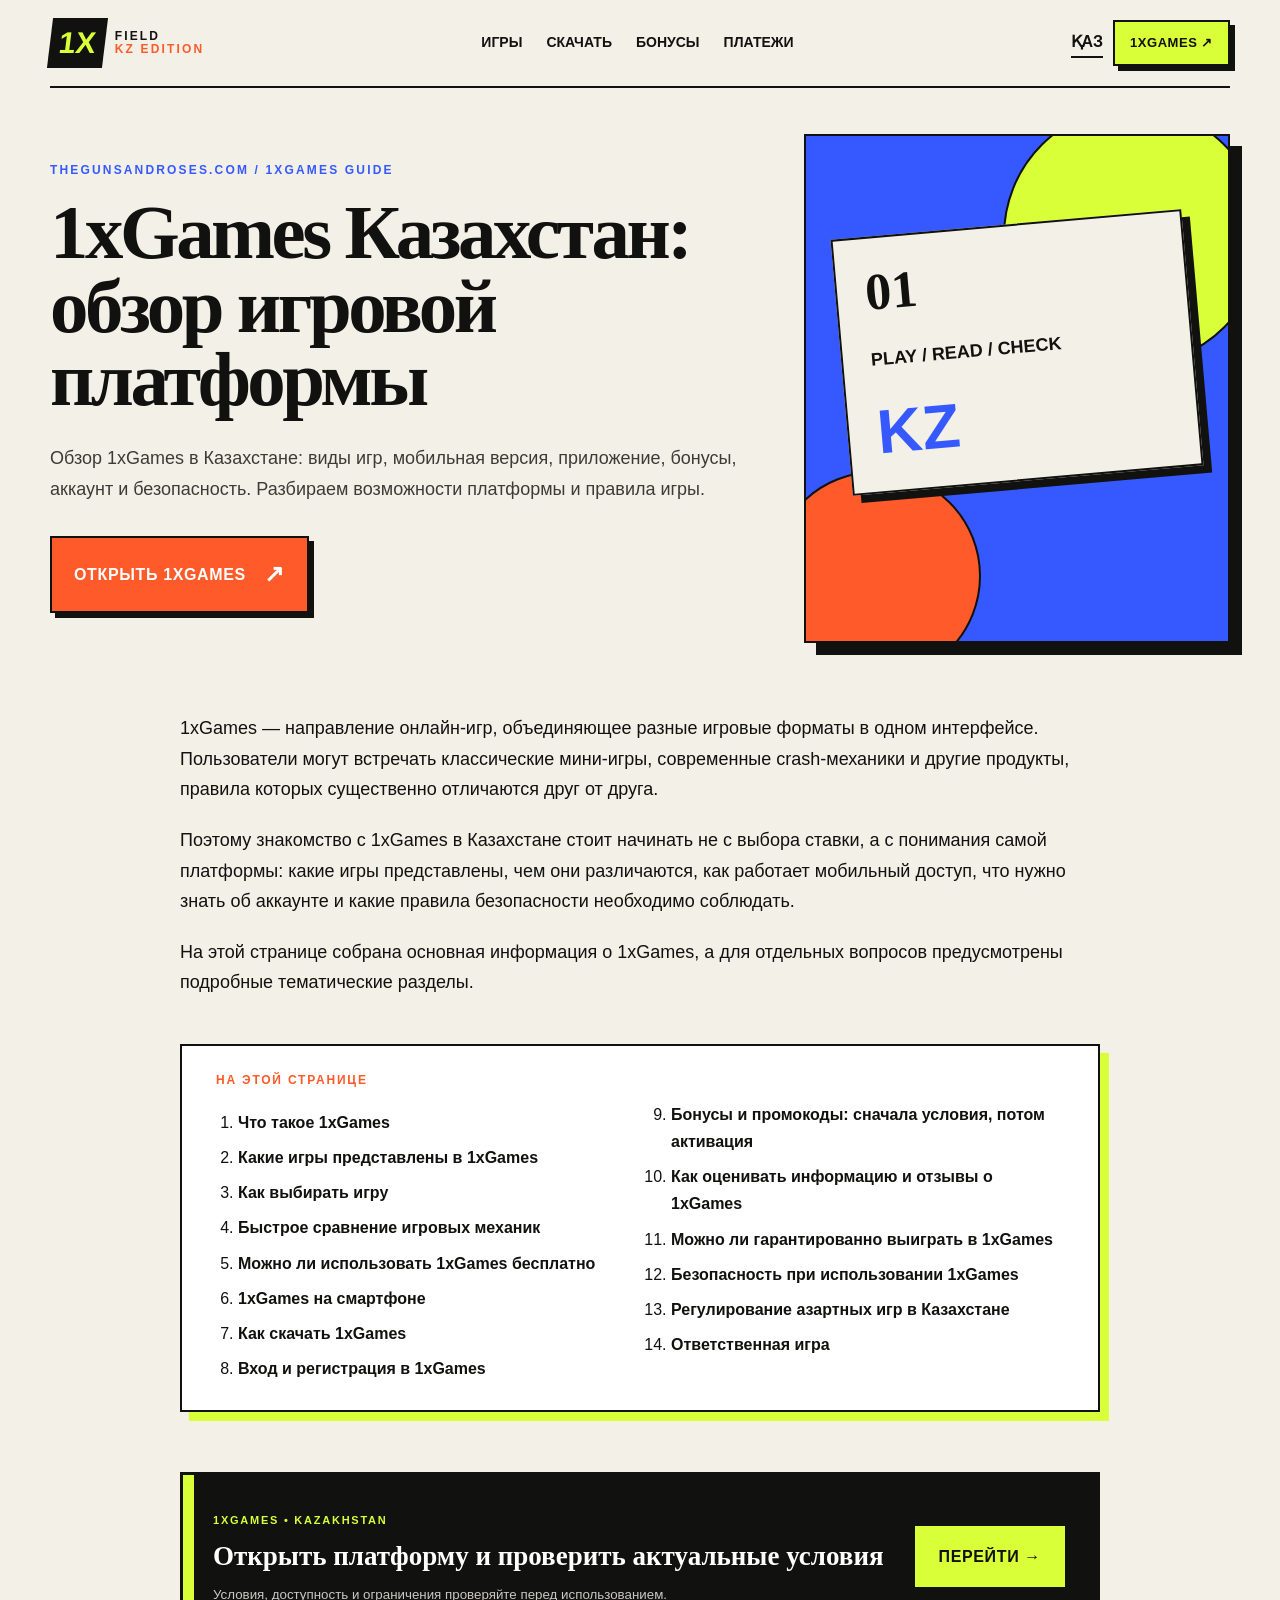
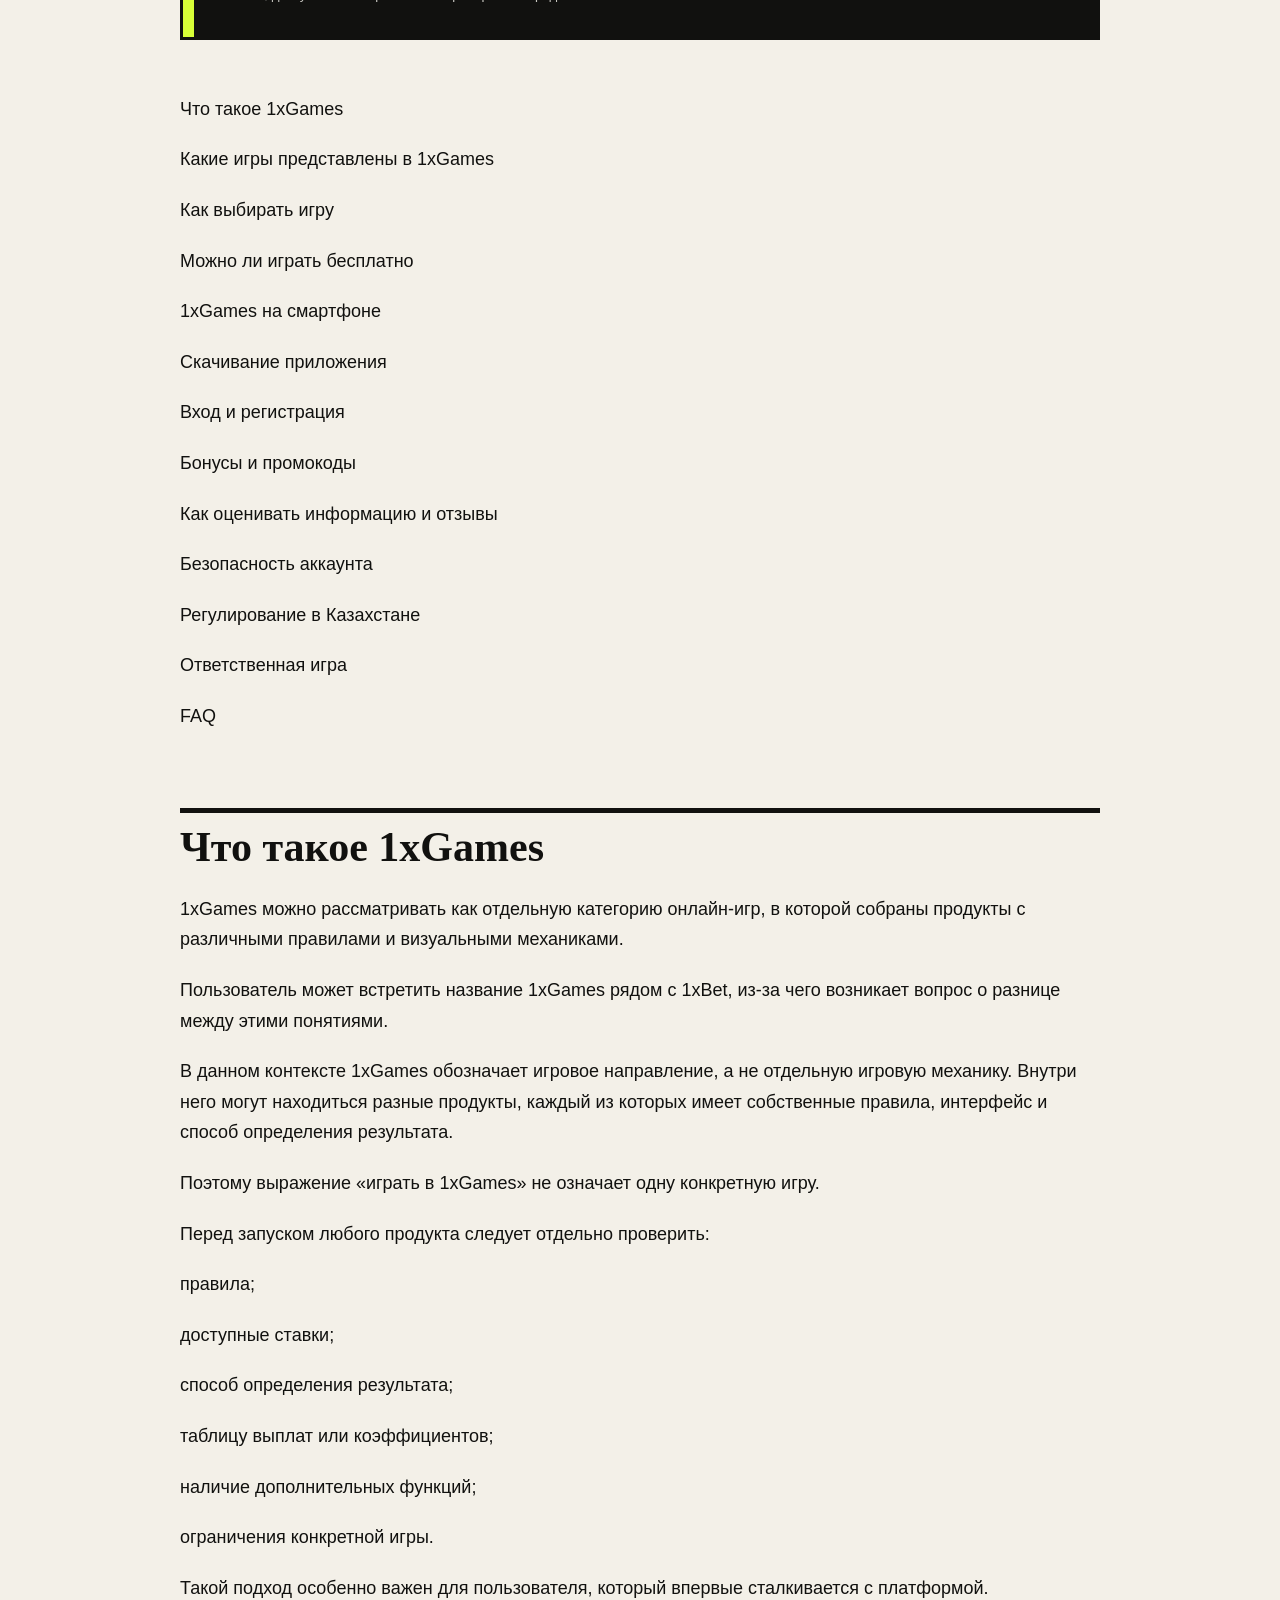
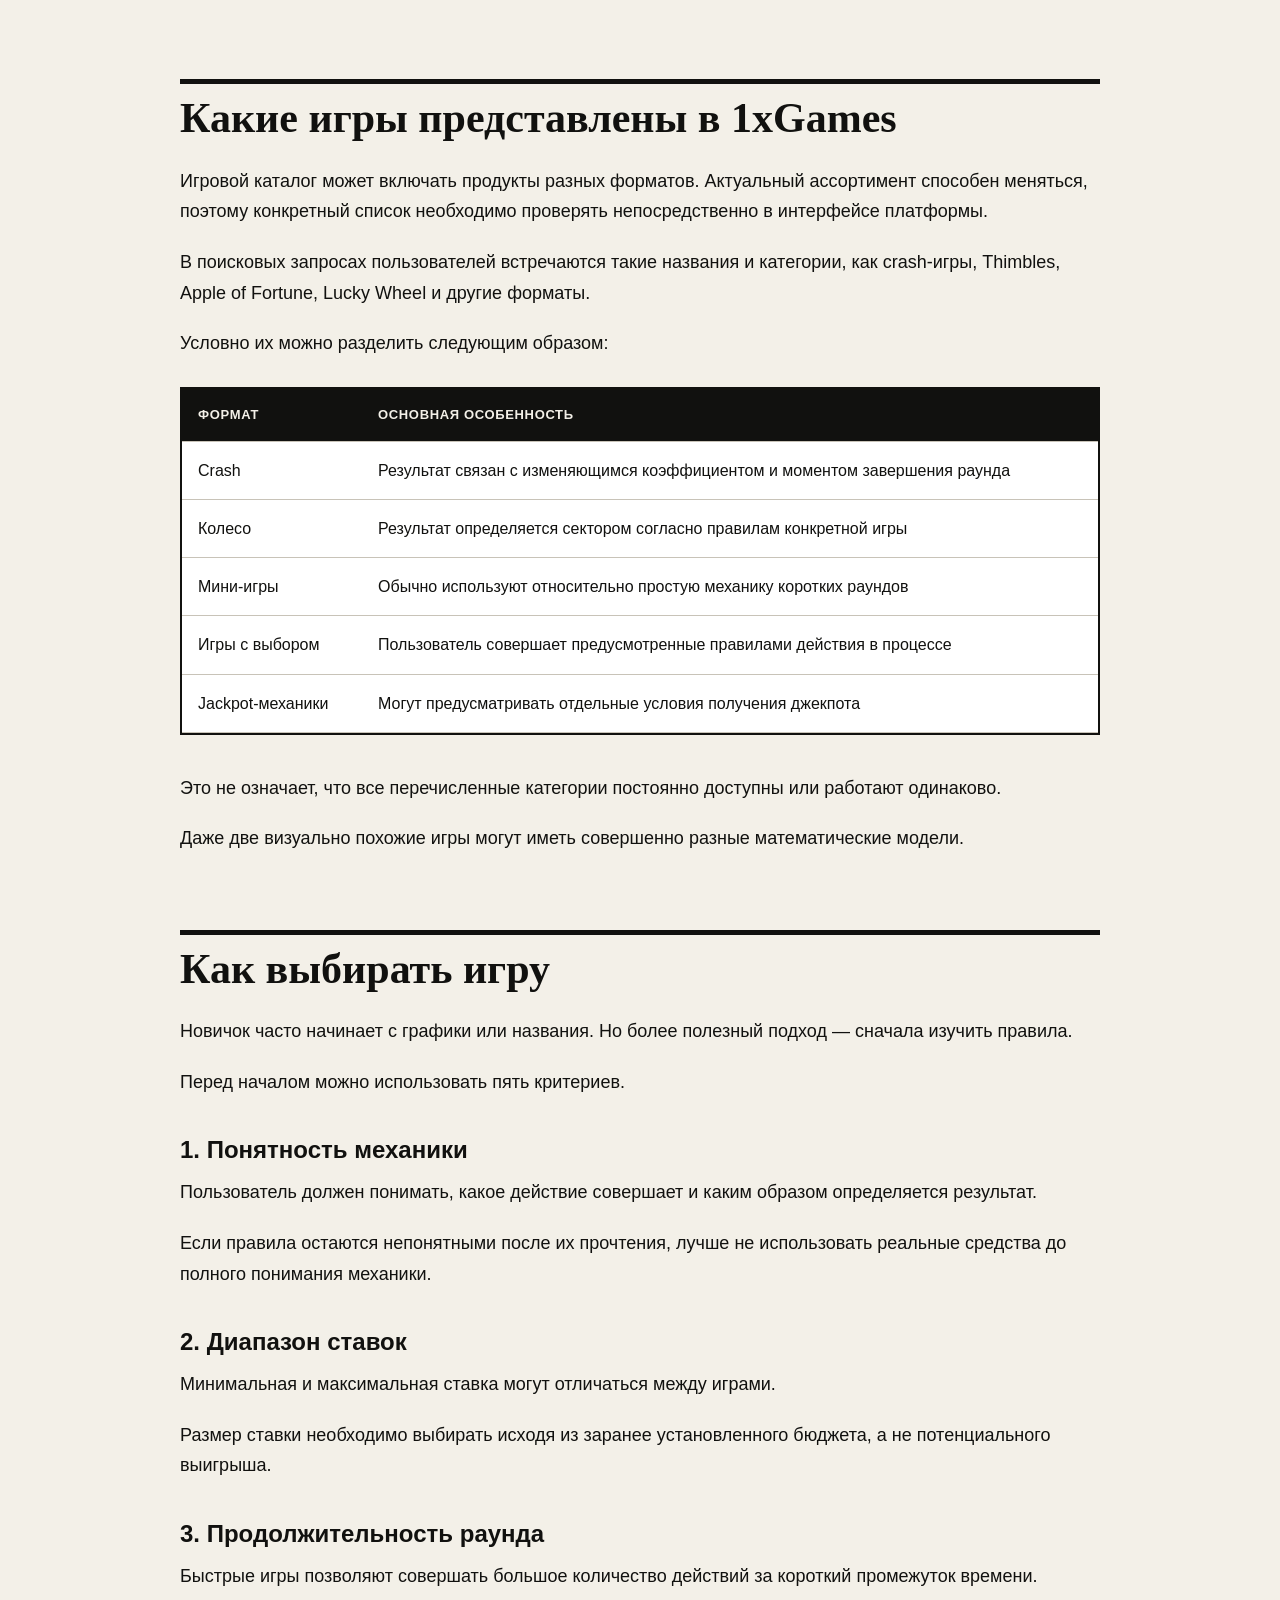
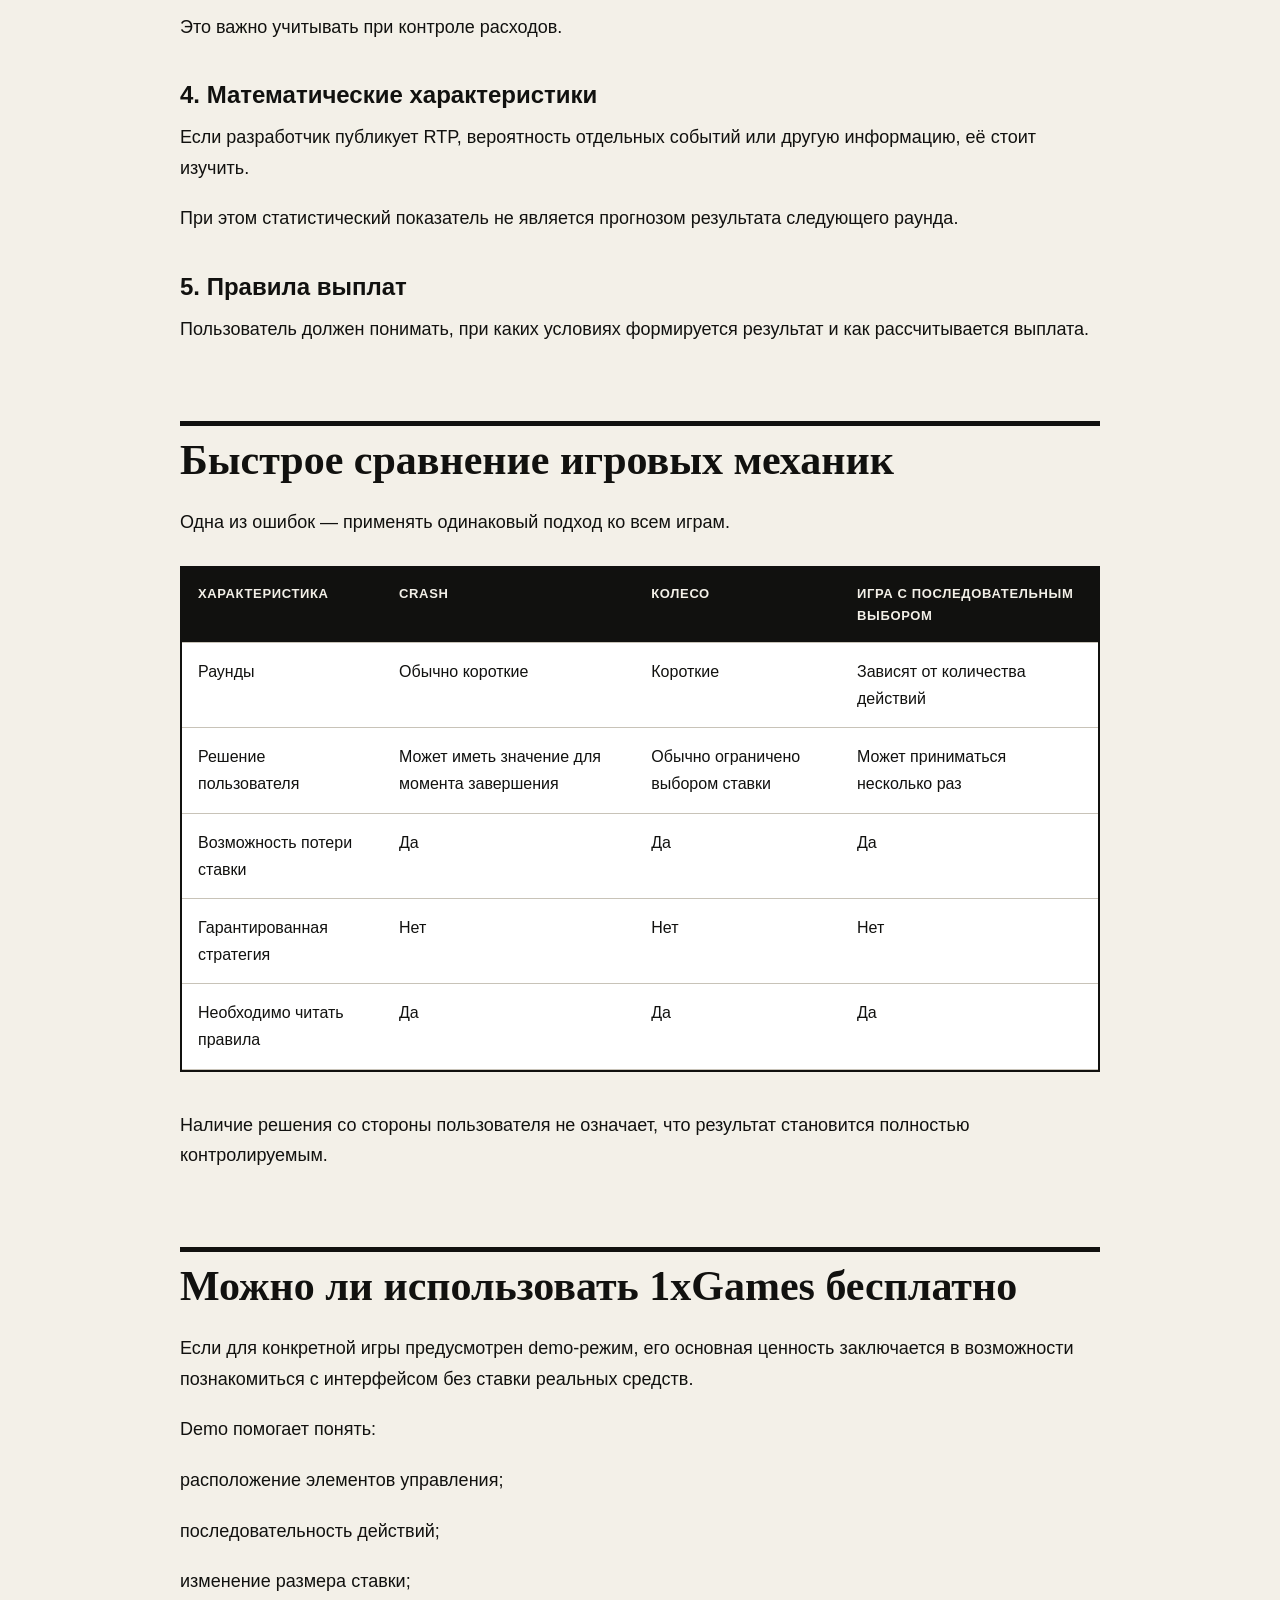
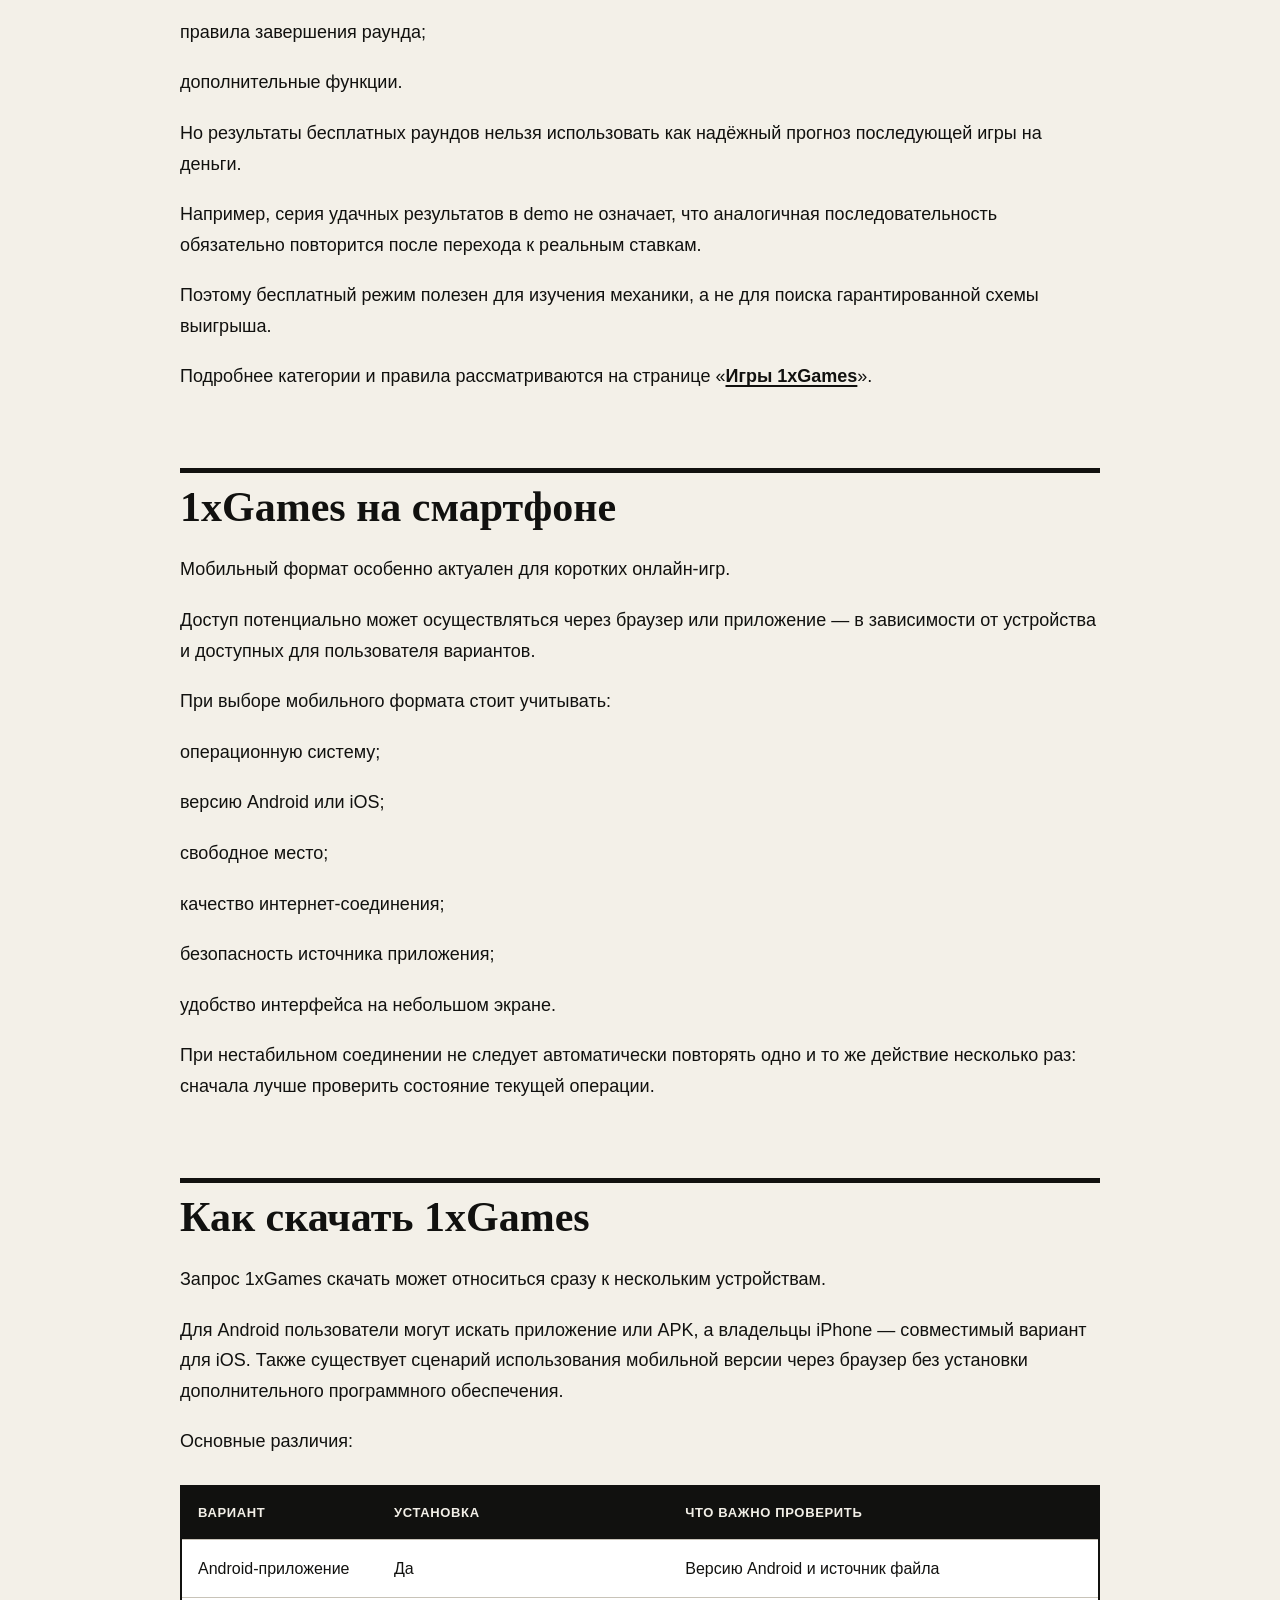
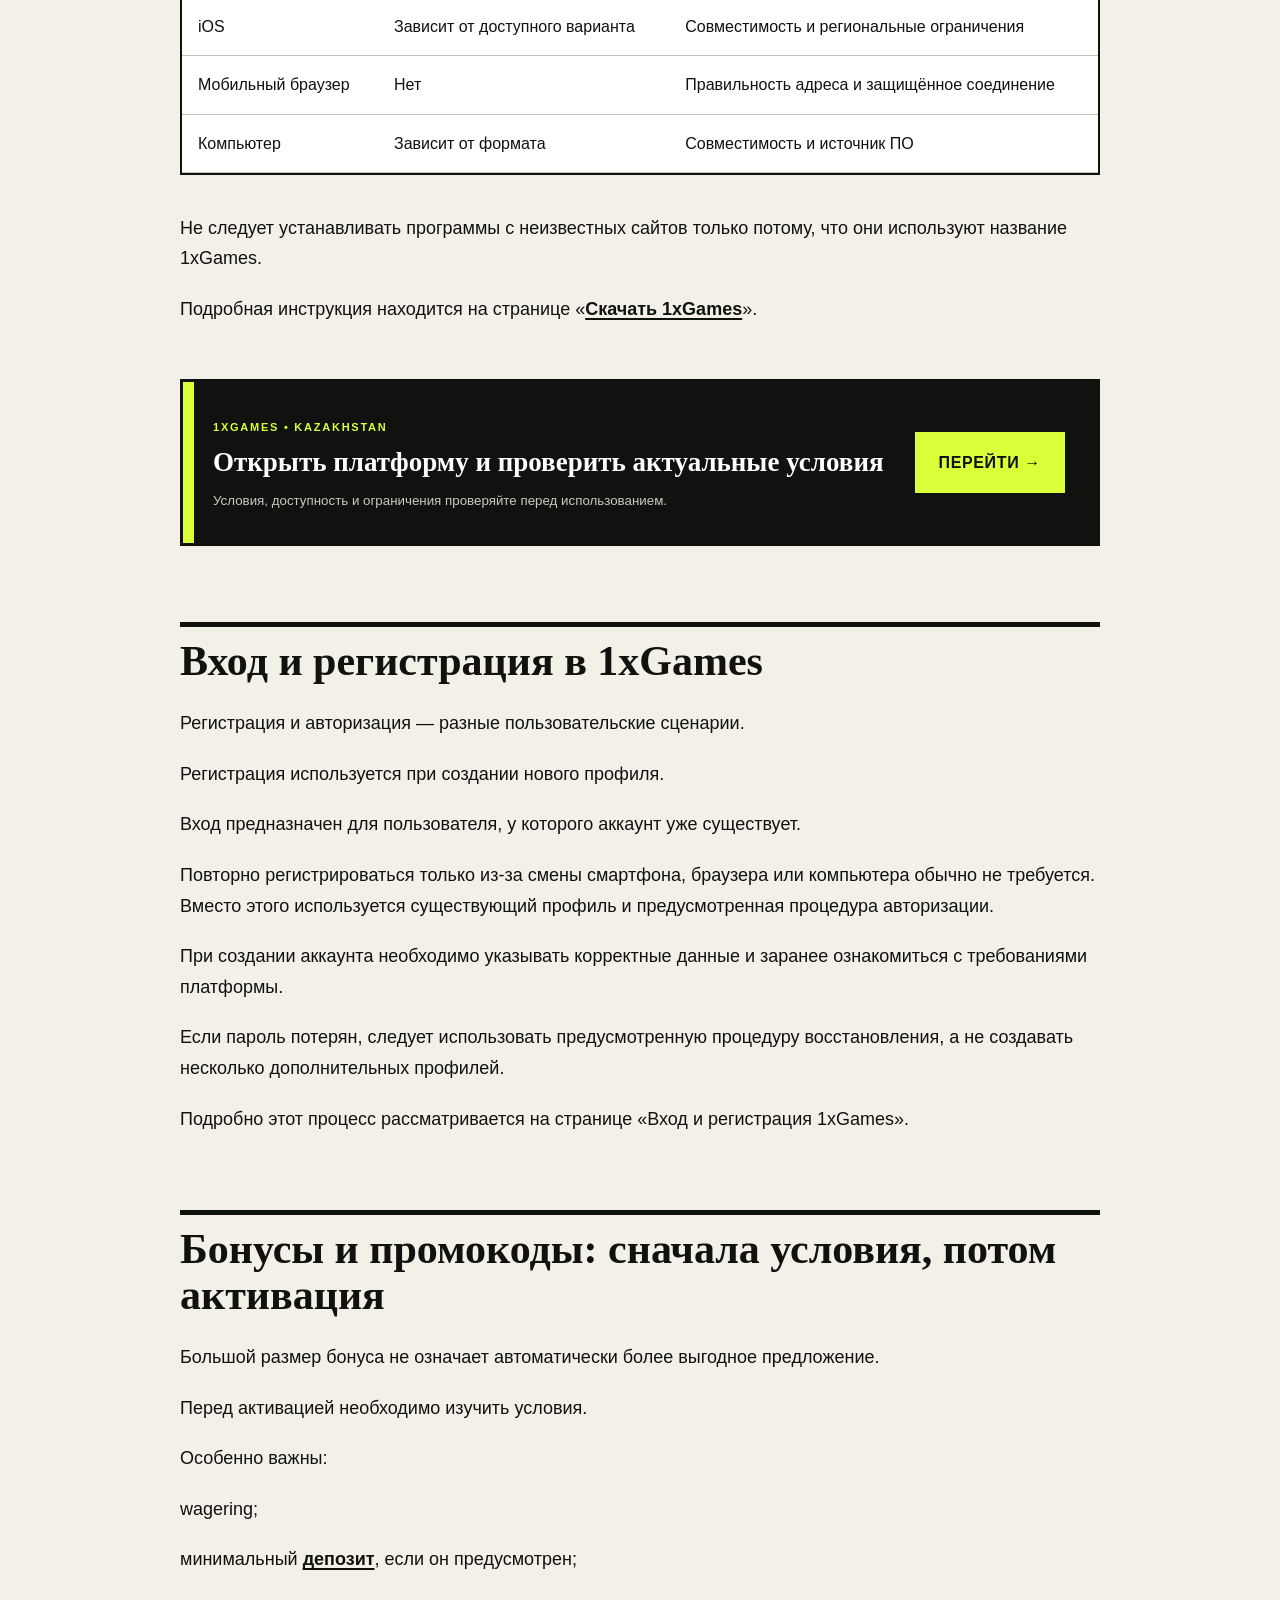
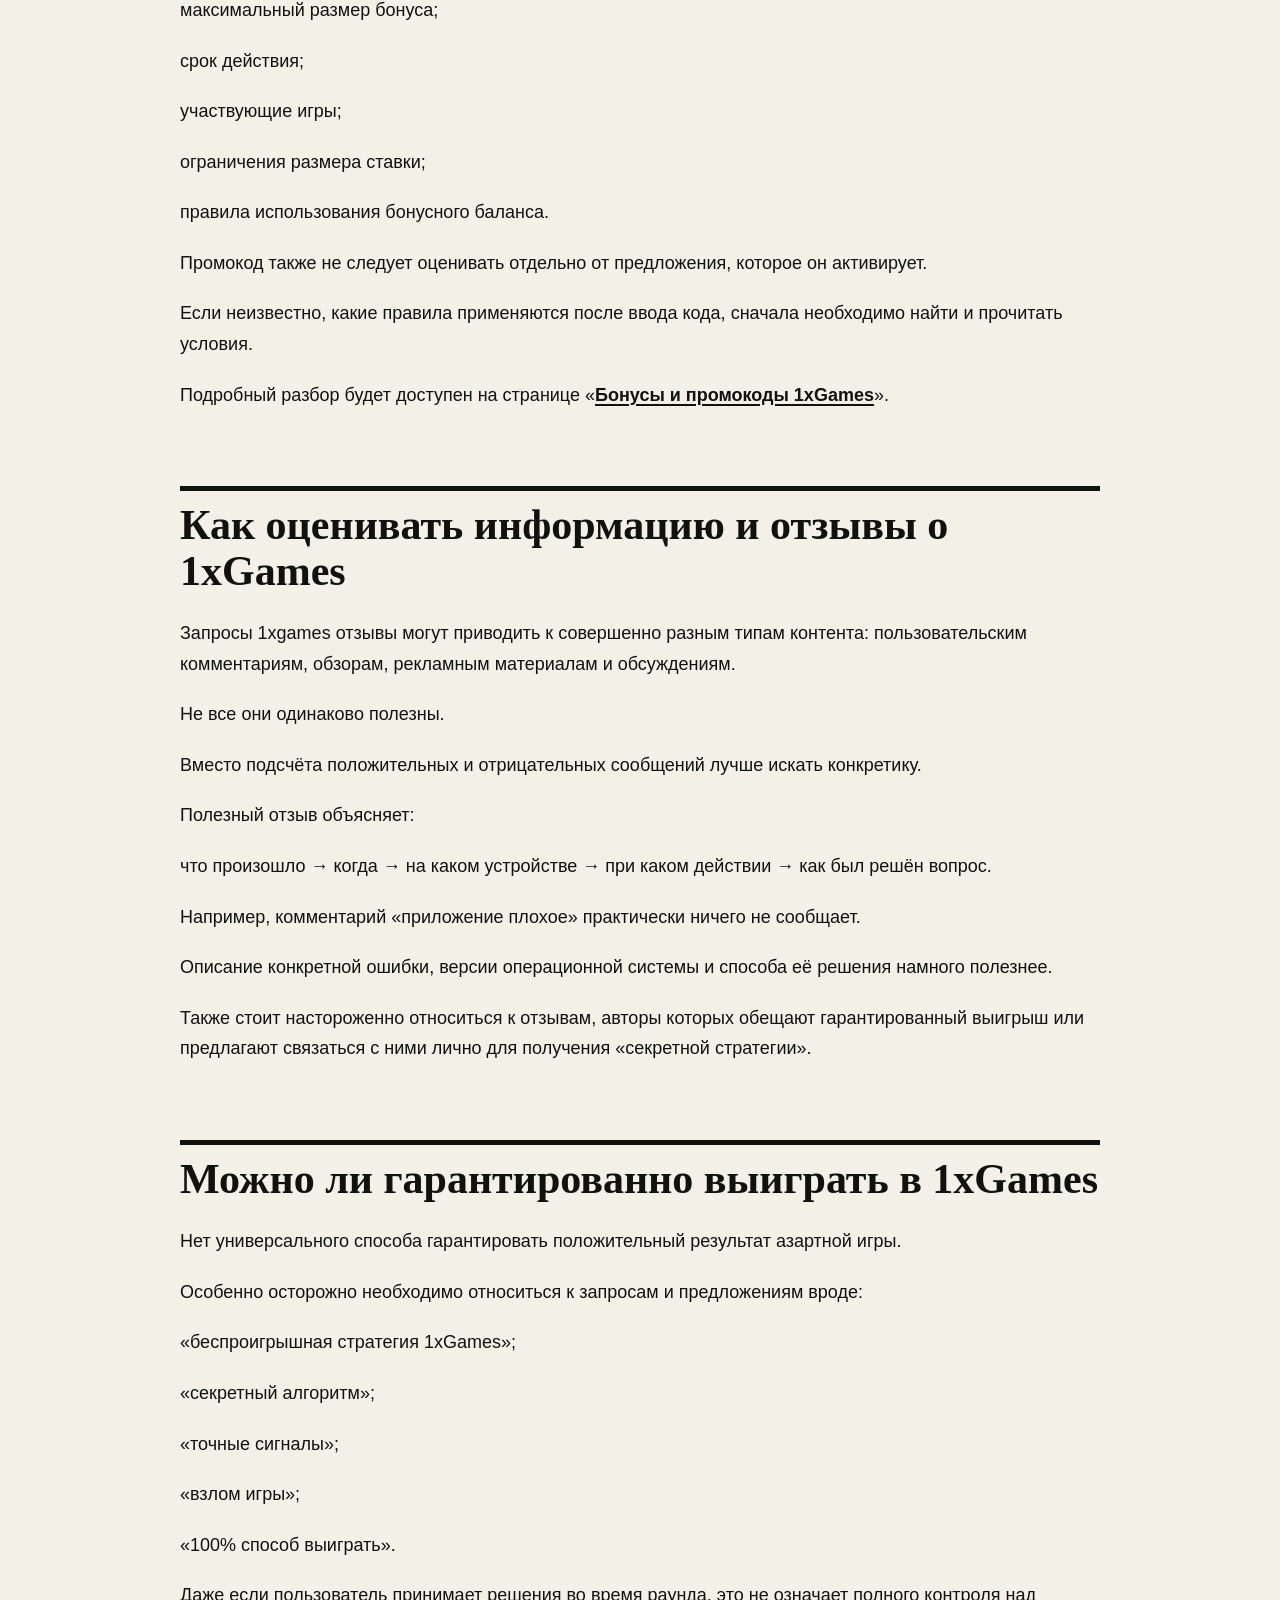
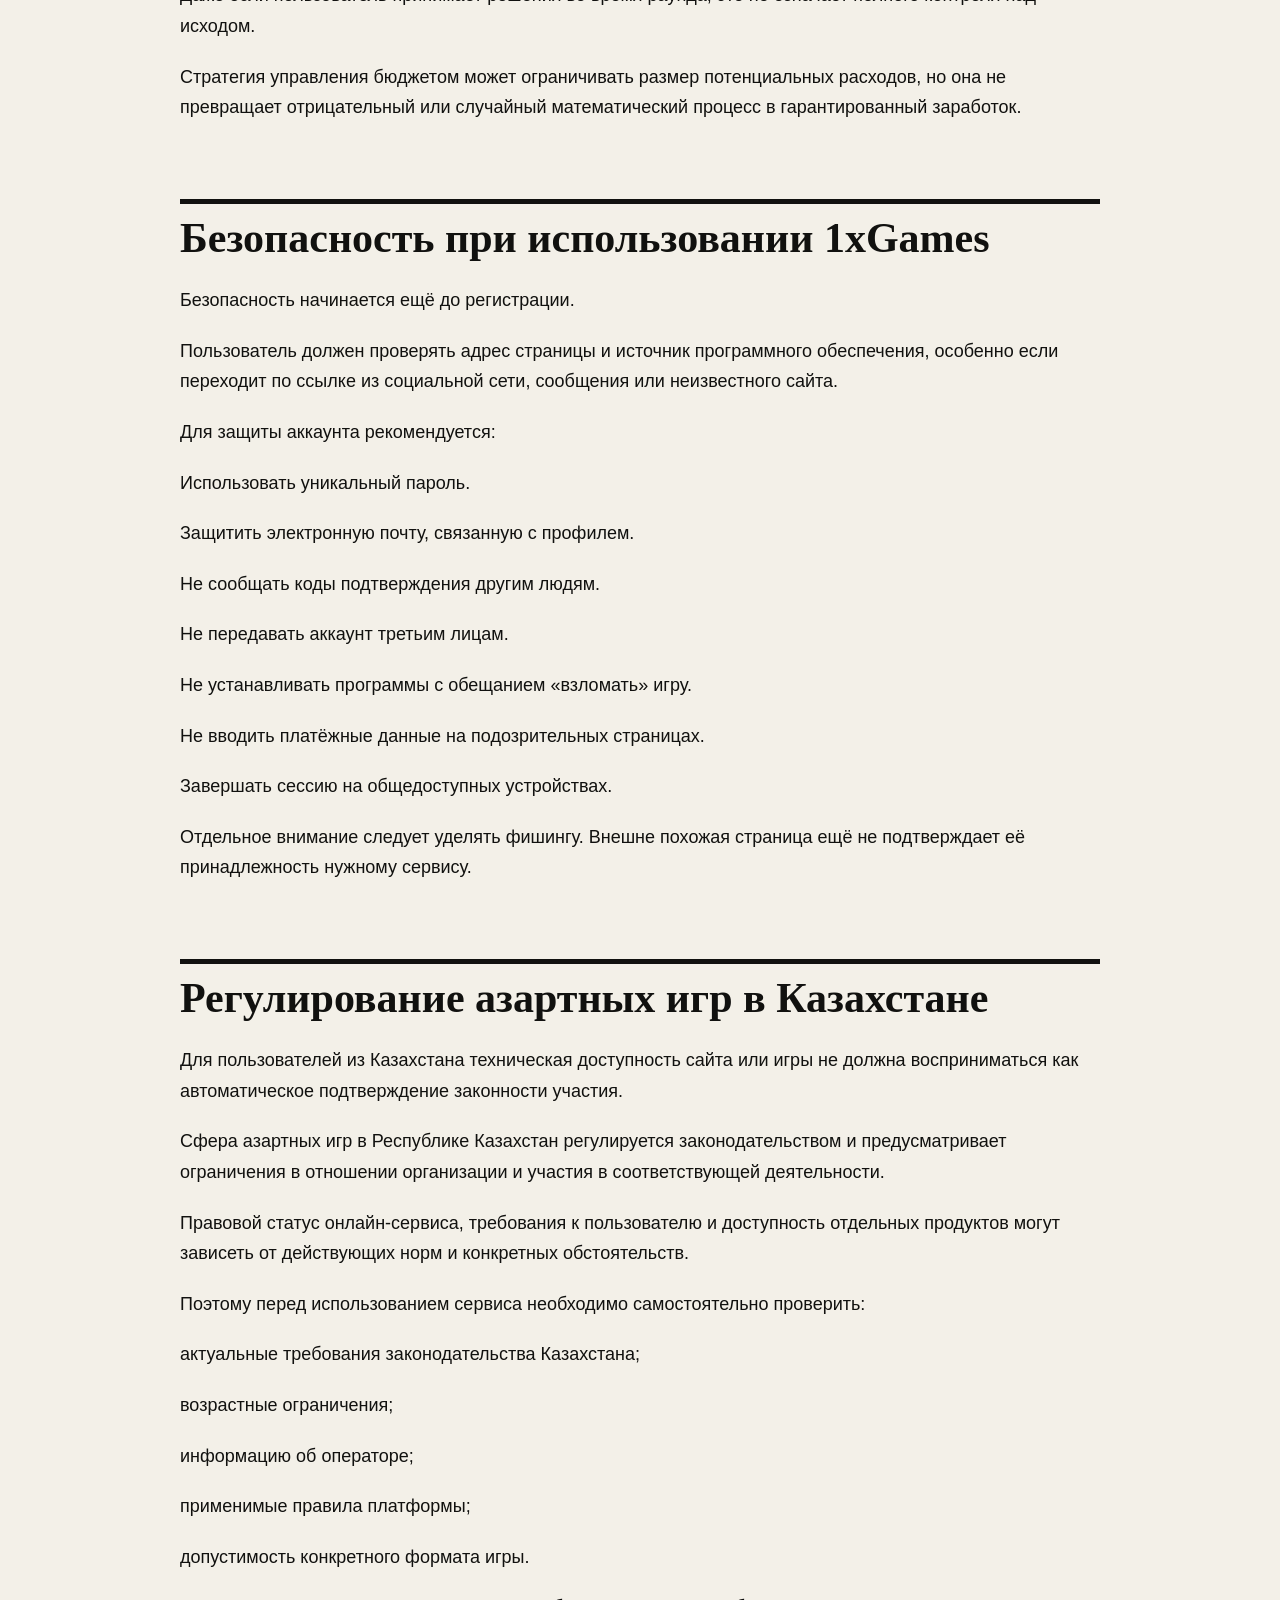
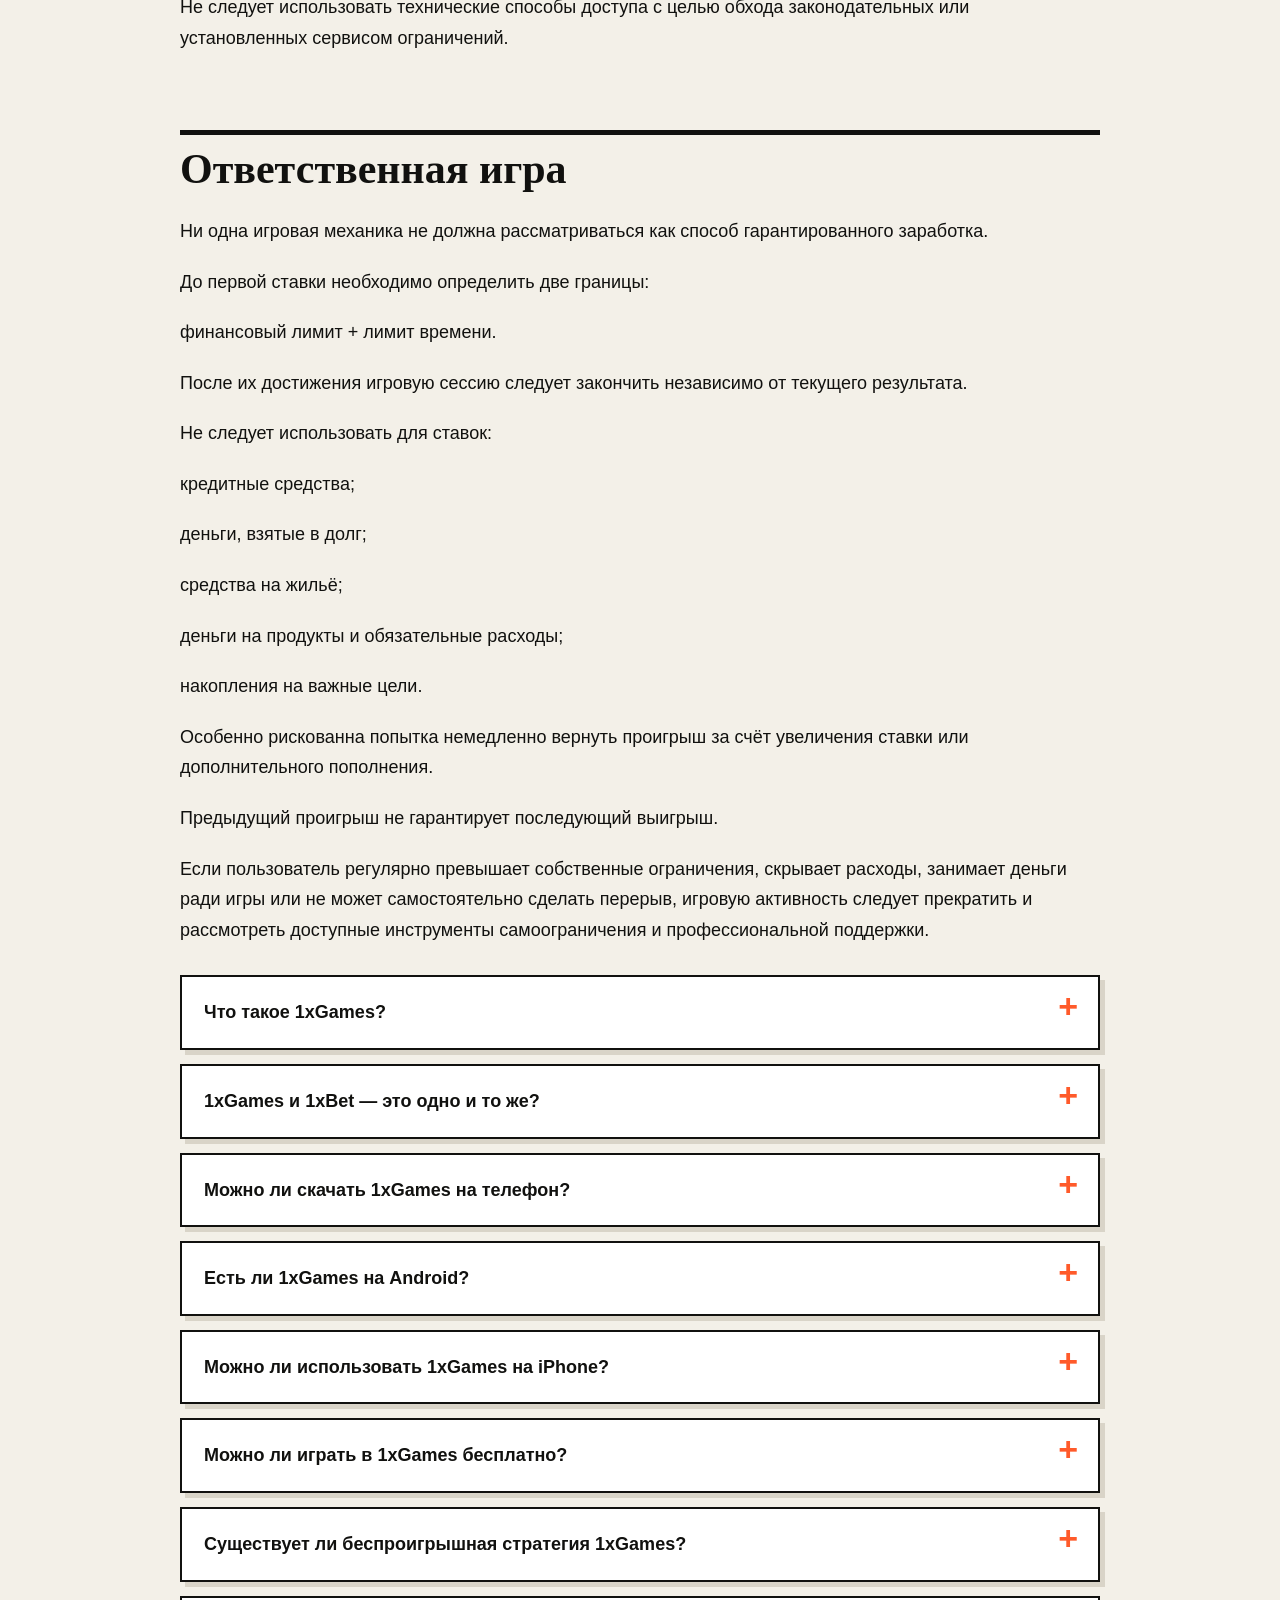
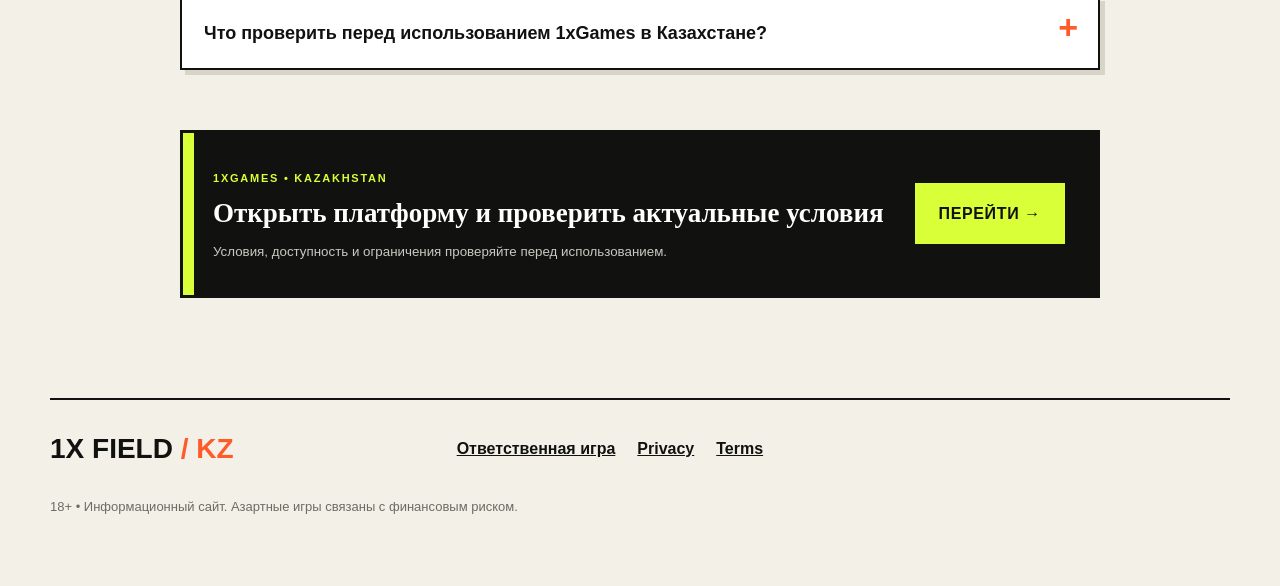
==== index.html @ cf9b111a "first commit" ====
<!doctype html><html lang="ru"><head><meta charset="utf-8"><meta name="viewport" content="width=device-width,initial-scale=1"><title>1xGames Казахстан — игры, приложение и обзор платформы</title><meta name="description" content="Обзор 1xGames в Казахстане: виды игр, мобильная версия, приложение, бонусы, аккаунт и безопасность. Разбираем возможности платформы и правила игры."><link rel="canonical" href="https://thegunsandroses.com/"><meta name="robots" content="index,follow"><meta name="google-site-verification" content="P_tBZTkmZBPvhhTVpAWwyuTfqRqusBLi5eSHK2BmX5U" /><meta property="og:title" content="1xGames Казахстан — игры, приложение и обзор платформы"><meta property="og:description" content="Обзор 1xGames в Казахстане: виды игр, мобильная версия, приложение, бонусы, аккаунт и безопасность. Разбираем возможности платформы и правила игры."><meta property="og:url" content="https://thegunsandroses.com/"><meta property="og:type" content="article"><link rel="icon" href="/favicon.svg" type="image/svg+xml"><link rel="stylesheet" href="/assets/css/site.css"></head><body>
<header class="mast"><a class="brand" href="/"><span class="brand-mark">1X</span><span class="brand-copy">FIELD<br><b>KZ EDITION</b></span></a><nav class="desk-nav"><a href="/games/">Игры</a><a href="/download/">Скачать</a><a href="/bonuses/">Бонусы</a><a href="/payments/">Платежи</a></nav><div class="head-actions"><a class="lang" href="/kz/">ҚАЗ</a><a class="head-cta" href="/go/">1XGAMES ↗</a></div></header>
<main><section class="hero"><div class="hero-copy"><div class="eyebrow">THEGUNSANDROSES.COM / 1XGAMES GUIDE</div><h1>1xGames Казахстан: обзор игровой платформы</h1><p>Обзор 1xGames в Казахстане: виды игр, мобильная версия, приложение, бонусы, аккаунт и безопасность. Разбираем возможности платформы и правила игры.</p><a class="hero-btn" href="/go/">ОТКРЫТЬ 1XGAMES <span>↗</span></a></div><div class="hero-art" aria-hidden="true"><div class="orb orb-a"></div><div class="orb orb-b"></div><div class="grid-card"><span>01</span><b>PLAY / READ / CHECK</b><em>KZ</em></div></div></section>
<article class="content-shell"><p>1xGames — направление онлайн-игр, объединяющее разные игровые форматы в одном интерфейсе. Пользователи могут встречать классические мини-игры, современные crash-механики и другие продукты, правила которых существенно отличаются друг от друга.</p><p>Поэтому знакомство с 1xGames в Казахстане стоит начинать не с выбора ставки, а с понимания самой платформы: какие игры представлены, чем они различаются, как работает мобильный доступ, что нужно знать об аккаунте и какие правила безопасности необходимо соблюдать.</p><p>На этой странице собрана основная информация о 1xGames, а для отдельных вопросов предусмотрены подробные тематические разделы.</p><nav class="toc"><div class="toc-kicker">НА ЭТОЙ СТРАНИЦЕ</div><ol><li><a href="#что-такое-1xgames">Что такое 1xGames</a></li><li><a href="#какие-игры-представлены-в-1xgames">Какие игры представлены в 1xGames</a></li><li><a href="#как-выбирать-игру">Как выбирать игру</a></li><li><a href="#быстрое-сравнение-игровых-механик">Быстрое сравнение игровых механик</a></li><li><a href="#можно-ли-использовать-1xgames-бесплатно">Можно ли использовать 1xGames бесплатно</a></li><li><a href="#1xgames-на-смартфоне">1xGames на смартфоне</a></li><li><a href="#как-скачать-1xgames">Как скачать 1xGames</a></li><li><a href="#вход-и-регистрация-в-1xgames">Вход и регистрация в 1xGames</a></li><li><a href="#бонусы-и-промокоды-сначала-условия-потом-активация">Бонусы и промокоды: сначала условия, потом активация</a></li><li><a href="#как-оценивать-информацию-и-отзывы-о-1xgames">Как оценивать информацию и отзывы о 1xGames</a></li><li><a href="#можно-ли-гарантированно-выиграть-в-1xgames">Можно ли гарантированно выиграть в 1xGames</a></li><li><a href="#безопасность-при-использовании-1xgames">Безопасность при использовании 1xGames</a></li><li><a href="#регулирование-азартных-игр-в-казахстане">Регулирование азартных игр в Казахстане</a></li><li><a href="#ответственная-игра">Ответственная игра</a></li></ol></nav><aside class="ref-panel"><div><span class="ref-label">1XGAMES • KAZAKHSTAN</span><strong>Открыть платформу и проверить актуальные условия</strong><small>Условия, доступность и ограничения проверяйте перед использованием.</small></div><a class="action-btn" href="/go/">ПЕРЕЙТИ →</a></aside><p>Что такое 1xGames</p><p>Какие игры представлены в 1xGames</p><p>Как выбирать игру</p><p>Можно ли играть бесплатно</p><p>1xGames на смартфоне</p><p>Скачивание приложения</p><p>Вход и регистрация</p><p>Бонусы и промокоды</p><p>Как оценивать информацию и отзывы</p><p>Безопасность аккаунта</p><p>Регулирование в Казахстане</p><p>Ответственная игра</p><p>FAQ</p><h2 id="что-такое-1xgames">Что такое 1xGames</h2><p>1xGames можно рассматривать как отдельную категорию онлайн-игр, в которой собраны продукты с различными правилами и визуальными механиками.</p><p>Пользователь может встретить название 1xGames рядом с 1xBet, из-за чего возникает вопрос о разнице между этими понятиями.</p><p>В данном контексте 1xGames обозначает игровое направление, а не отдельную игровую механику. Внутри него могут находиться разные продукты, каждый из которых имеет собственные правила, интерфейс и способ определения результата.</p><p>Поэтому выражение «играть в 1xGames» не означает одну конкретную игру.</p><p>Перед запуском любого продукта следует отдельно проверить:</p><p>правила;</p><p>доступные ставки;</p><p>способ определения результата;</p><p>таблицу выплат или коэффициентов;</p><p>наличие дополнительных функций;</p><p>ограничения конкретной игры.</p><p>Такой подход особенно важен для пользователя, который впервые сталкивается с платформой.</p><h2 id="какие-игры-представлены-в-1xgames">Какие игры представлены в 1xGames</h2><p>Игровой каталог может включать продукты разных форматов. Актуальный ассортимент способен меняться, поэтому конкретный список необходимо проверять непосредственно в интерфейсе платформы.</p><p>В поисковых запросах пользователей встречаются такие названия и категории, как crash-игры, Thimbles, Apple of Fortune, Lucky Wheel и другие форматы.</p><p>Условно их можно разделить следующим образом:</p><div class="table-wrap"><table><tr><th>Формат</th><th>Основная особенность</th></tr><tr><td>Crash</td><td>Результат связан с изменяющимся коэффициентом и моментом завершения раунда</td></tr><tr><td>Колесо</td><td>Результат определяется сектором согласно правилам конкретной игры</td></tr><tr><td>Мини-игры</td><td>Обычно используют относительно простую механику коротких раундов</td></tr><tr><td>Игры с выбором</td><td>Пользователь совершает предусмотренные правилами действия в процессе</td></tr><tr><td>Jackpot-механики</td><td>Могут предусматривать отдельные условия получения джекпота</td></tr></table></div><p>Это не означает, что все перечисленные категории постоянно доступны или работают одинаково.</p><p>Даже две визуально похожие игры могут иметь совершенно разные математические модели.</p><h2 id="как-выбирать-игру">Как выбирать игру</h2><p>Новичок часто начинает с графики или названия. Но более полезный подход — сначала изучить правила.</p><p>Перед началом можно использовать пять критериев.</p><h3>1. Понятность механики</h3><p>Пользователь должен понимать, какое действие совершает и каким образом определяется результат.</p><p>Если правила остаются непонятными после их прочтения, лучше не использовать реальные средства до полного понимания механики.</p><h3>2. Диапазон ставок</h3><p>Минимальная и максимальная ставка могут отличаться между играми.</p><p>Размер ставки необходимо выбирать исходя из заранее установленного бюджета, а не потенциального выигрыша.</p><h3>3. Продолжительность раунда</h3><p>Быстрые игры позволяют совершать большое количество действий за короткий промежуток времени.</p><p>Это важно учитывать при контроле расходов.</p><h3>4. Математические характеристики</h3><p>Если разработчик публикует RTP, вероятность отдельных событий или другую информацию, её стоит изучить.</p><p>При этом статистический показатель не является прогнозом результата следующего раунда.</p><h3>5. Правила выплат</h3><p>Пользователь должен понимать, при каких условиях формируется результат и как рассчитывается выплата.</p><h2 id="быстрое-сравнение-игровых-механик">Быстрое сравнение игровых механик</h2><p>Одна из ошибок — применять одинаковый подход ко всем играм.</p><div class="table-wrap"><table><tr><th>Характеристика</th><th>Crash</th><th>Колесо</th><th>Игра с последовательным выбором</th></tr><tr><td>Раунды</td><td>Обычно короткие</td><td>Короткие</td><td>Зависят от количества действий</td></tr><tr><td>Решение пользователя</td><td>Может иметь значение для момента завершения</td><td>Обычно ограничено выбором ставки</td><td>Может приниматься несколько раз</td></tr><tr><td>Возможность потери ставки</td><td>Да</td><td>Да</td><td>Да</td></tr><tr><td>Гарантированная стратегия</td><td>Нет</td><td>Нет</td><td>Нет</td></tr><tr><td>Необходимо читать правила</td><td>Да</td><td>Да</td><td>Да</td></tr></table></div><p>Наличие решения со стороны пользователя не означает, что результат становится полностью контролируемым.</p><h2 id="можно-ли-использовать-1xgames-бесплатно">Можно ли использовать 1xGames бесплатно</h2><p>Если для конкретной игры предусмотрен demo-режим, его основная ценность заключается в возможности познакомиться с интерфейсом без ставки реальных средств.</p><p>Demo помогает понять:</p><p>расположение элементов управления;</p><p>последовательность действий;</p><p>изменение размера ставки;</p><p>правила завершения раунда;</p><p>дополнительные функции.</p><p>Но результаты бесплатных раундов нельзя использовать как надёжный прогноз последующей игры на деньги.</p><p>Например, серия удачных результатов в demo не означает, что аналогичная последовательность обязательно повторится после перехода к реальным ставкам.</p><p>Поэтому бесплатный режим полезен для изучения механики, а не для поиска гарантированной схемы выигрыша.</p><p>Подробнее категории и правила рассматриваются на странице «<a class="text-link" href="/games/">Игры 1xGames</a>».</p><h2 id="1xgames-на-смартфоне">1xGames на смартфоне</h2><p>Мобильный формат особенно актуален для коротких онлайн-игр.</p><p>Доступ потенциально может осуществляться через браузер или приложение — в зависимости от устройства и доступных для пользователя вариантов.</p><p>При выборе мобильного формата стоит учитывать:</p><p>операционную систему;</p><p>версию Android или iOS;</p><p>свободное место;</p><p>качество интернет-соединения;</p><p>безопасность источника приложения;</p><p>удобство интерфейса на небольшом экране.</p><p>При нестабильном соединении не следует автоматически повторять одно и то же действие несколько раз: сначала лучше проверить состояние текущей операции.</p><h2 id="как-скачать-1xgames">Как скачать 1xGames</h2><p>Запрос 1xGames скачать может относиться сразу к нескольким устройствам.</p><p>Для Android пользователи могут искать приложение или APK, а владельцы iPhone — совместимый вариант для iOS. Также существует сценарий использования мобильной версии через браузер без установки дополнительного программного обеспечения.</p><p>Основные различия:</p><div class="table-wrap"><table><tr><th>Вариант</th><th>Установка</th><th>Что важно проверить</th></tr><tr><td>Android-приложение</td><td>Да</td><td>Версию Android и источник файла</td></tr><tr><td>iOS</td><td>Зависит от доступного варианта</td><td>Совместимость и региональные ограничения</td></tr><tr><td>Мобильный браузер</td><td>Нет</td><td>Правильность адреса и защищённое соединение</td></tr><tr><td>Компьютер</td><td>Зависит от формата</td><td>Совместимость и источник ПО</td></tr></table></div><p>Не следует устанавливать программы с неизвестных сайтов только потому, что они используют название 1xGames.</p><p>Подробная инструкция находится на странице «<a class="text-link" href="/download/">Скачать 1xGames</a>».</p><aside class="ref-panel"><div><span class="ref-label">1XGAMES • KAZAKHSTAN</span><strong>Открыть платформу и проверить актуальные условия</strong><small>Условия, доступность и ограничения проверяйте перед использованием.</small></div><a class="action-btn" href="/go/">ПЕРЕЙТИ →</a></aside><h2 id="вход-и-регистрация-в-1xgames">Вход и регистрация в 1xGames</h2><p>Регистрация и авторизация — разные пользовательские сценарии.</p><p>Регистрация используется при создании нового профиля.</p><p>Вход предназначен для пользователя, у которого аккаунт уже существует.</p><p>Повторно регистрироваться только из-за смены смартфона, браузера или компьютера обычно не требуется. Вместо этого используется существующий профиль и предусмотренная процедура авторизации.</p><p>При создании аккаунта необходимо указывать корректные данные и заранее ознакомиться с требованиями платформы.</p><p>Если пароль потерян, следует использовать предусмотренную процедуру восстановления, а не создавать несколько дополнительных профилей.</p><p>Подробно этот процесс рассматривается на странице «Вход и регистрация 1xGames».</p><h2 id="бонусы-и-промокоды-сначала-условия-потом-активация">Бонусы и промокоды: сначала условия, потом активация</h2><p>Большой размер бонуса не означает автоматически более выгодное предложение.</p><p>Перед активацией необходимо изучить условия.</p><p>Особенно важны:</p><p>wagering;</p><p>минимальный <a class="text-link" href="/payments/">депозит</a>, если он предусмотрен;</p><p>максимальный размер бонуса;</p><p>срок действия;</p><p>участвующие игры;</p><p>ограничения размера ставки;</p><p>правила использования бонусного баланса.</p><p>Промокод также не следует оценивать отдельно от предложения, которое он активирует.</p><p>Если неизвестно, какие правила применяются после ввода кода, сначала необходимо найти и прочитать условия.</p><p>Подробный разбор будет доступен на странице «<a class="text-link" href="/bonuses/">Бонусы и промокоды 1xGames</a>».</p><h2 id="как-оценивать-информацию-и-отзывы-о-1xgames">Как оценивать информацию и отзывы о 1xGames</h2><p>Запросы 1xgames отзывы могут приводить к совершенно разным типам контента: пользовательским комментариям, обзорам, рекламным материалам и обсуждениям.</p><p>Не все они одинаково полезны.</p><p>Вместо подсчёта положительных и отрицательных сообщений лучше искать конкретику.</p><p>Полезный отзыв объясняет:</p><p>что произошло → когда → на каком устройстве → при каком действии → как был решён вопрос.</p><p>Например, комментарий «приложение плохое» практически ничего не сообщает.</p><p>Описание конкретной ошибки, версии операционной системы и способа её решения намного полезнее.</p><p>Также стоит настороженно относиться к отзывам, авторы которых обещают гарантированный выигрыш или предлагают связаться с ними лично для получения «секретной стратегии».</p><h2 id="можно-ли-гарантированно-выиграть-в-1xgames">Можно ли гарантированно выиграть в 1xGames</h2><p>Нет универсального способа гарантировать положительный результат азартной игры.</p><p>Особенно осторожно необходимо относиться к запросам и предложениям вроде:</p><p>«беспроигрышная стратегия 1xGames»;</p><p>«секретный алгоритм»;</p><p>«точные сигналы»;</p><p>«взлом игры»;</p><p>«100% способ выиграть».</p><p>Даже если пользователь принимает решения во время раунда, это не означает полного контроля над исходом.</p><p>Стратегия управления бюджетом может ограничивать размер потенциальных расходов, но она не превращает отрицательный или случайный математический процесс в гарантированный заработок.</p><h2 id="безопасность-при-использовании-1xgames">Безопасность при использовании 1xGames</h2><p>Безопасность начинается ещё до регистрации.</p><p>Пользователь должен проверять адрес страницы и источник программного обеспечения, особенно если переходит по ссылке из социальной сети, сообщения или неизвестного сайта.</p><p>Для защиты аккаунта рекомендуется:</p><p>Использовать уникальный пароль.</p><p>Защитить электронную почту, связанную с профилем.</p><p>Не сообщать коды подтверждения другим людям.</p><p>Не передавать аккаунт третьим лицам.</p><p>Не устанавливать программы с обещанием «взломать» игру.</p><p>Не вводить платёжные данные на подозрительных страницах.</p><p>Завершать сессию на общедоступных устройствах.</p><p>Отдельное внимание следует уделять фишингу. Внешне похожая страница ещё не подтверждает её принадлежность нужному сервису.</p><h2 id="регулирование-азартных-игр-в-казахстане">Регулирование азартных игр в Казахстане</h2><p>Для пользователей из Казахстана техническая доступность сайта или игры не должна восприниматься как автоматическое подтверждение законности участия.</p><p>Сфера азартных игр в Республике Казахстан регулируется законодательством и предусматривает ограничения в отношении организации и участия в соответствующей деятельности.</p><p>Правовой статус онлайн-сервиса, требования к пользователю и доступность отдельных продуктов могут зависеть от действующих норм и конкретных обстоятельств.</p><p>Поэтому перед использованием сервиса необходимо самостоятельно проверить:</p><p>актуальные требования законодательства Казахстана;</p><p>возрастные ограничения;</p><p>информацию об операторе;</p><p>применимые правила платформы;</p><p>допустимость конкретного формата игры.</p><p>Не следует использовать технические способы доступа с целью обхода законодательных или установленных сервисом ограничений.</p><h2 id="ответственная-игра">Ответственная игра</h2><p>Ни одна игровая механика не должна рассматриваться как способ гарантированного заработка.</p><p>До первой ставки необходимо определить две границы:</p><p>финансовый лимит + лимит времени.</p><p>После их достижения игровую сессию следует закончить независимо от текущего результата.</p><p>Не следует использовать для ставок:</p><p>кредитные средства;</p><p>деньги, взятые в долг;</p><p>средства на жильё;</p><p>деньги на продукты и обязательные расходы;</p><p>накопления на важные цели.</p><p>Особенно рискованна попытка немедленно вернуть проигрыш за счёт увеличения ставки или дополнительного пополнения.</p><p>Предыдущий проигрыш не гарантирует последующий выигрыш.</p><p>Если пользователь регулярно превышает собственные ограничения, скрывает расходы, занимает деньги ради игры или не может самостоятельно сделать перерыв, игровую активность следует прекратить и рассмотреть доступные инструменты самоограничения и профессиональной поддержки.</p><div class="faq-grid"><details><summary>Что такое 1xGames?</summary><div class="faq-answer"><p>1xGames — игровое направление, объединяющее различные онлайн-игры и механики. Правила, ставки и способ определения результата зависят от конкретного продукта.</p></div></details><details><summary>1xGames и 1xBet — это одно и то же?</summary><div class="faq-answer"><p>Название 1xGames может встречаться внутри экосистемы, связанной с игровыми продуктами 1xBet. При этом 1xGames следует рассматривать как направление или категорию игр, а не как название одной конкретной игры.</p></div></details><details><summary>Можно ли скачать 1xGames на телефон?</summary><div class="faq-answer"><p>Варианты мобильного доступа зависят от устройства и доступности программного обеспечения. Пользователям Android и iOS следует отдельно проверять совместимость и источник приложения. Альтернативой может быть мобильная браузерная версия.</p></div></details><details><summary>Есть ли 1xGames на Android?</summary><div class="faq-answer"><p>Для Android могут использоваться соответствующие мобильные варианты, если они доступны пользователю. Перед установкой необходимо проверить системные требования и происхождение файла.</p></div></details><details><summary>Можно ли использовать 1xGames на iPhone?</summary><div class="faq-answer"><p>Возможность использования на iPhone зависит от актуальной доступности для iOS и региона. Если отдельное приложение недоступно, потенциальной альтернативой может быть совместимая мобильная веб-версия.</p></div></details><details><summary>Можно ли играть в 1xGames бесплатно?</summary><div class="faq-answer"><p>Если конкретная игра поддерживает demo-режим, его можно использовать для знакомства с интерфейсом и правилами. Наличие бесплатного режима необходимо проверять для каждой игры отдельно.</p></div></details><details><summary>Существует ли беспроигрышная стратегия 1xGames?</summary><div class="faq-answer"><p>Нет стратегии, которая могла бы гарантировать выигрыш в азартной игре. Предложения «100% алгоритмов», сигналов или программ для гарантированного выигрыша следует воспринимать критически.</p></div></details><details><summary>Что проверить перед использованием 1xGames в Казахстане?</summary><div class="faq-answer"><p>Следует проверить действующее законодательство Казахстана, возрастные требования, условия платформы, информацию об операторе и правила конкретной игры. Техническая доступность сайта сама по себе не подтверждает право на участие.</p></div></details></div><aside class="ref-panel"><div><span class="ref-label">1XGAMES • KAZAKHSTAN</span><strong>Открыть платформу и проверить актуальные условия</strong><small>Условия, доступность и ограничения проверяйте перед использованием.</small></div><a class="action-btn" href="/go/">ПЕРЕЙТИ →</a></aside></article></main>
<footer><div class="foot-brand">1X FIELD <span>/ KZ</span></div><div class="foot-links"><a href="/responsible-gaming/">Ответственная игра</a><a href="/privacy-policy/">Privacy</a><a href="/terms/">Terms</a></div><p>18+ • Информационный сайт. Азартные игры связаны с финансовым риском.</p></footer><script src="/assets/js/site.js" defer></script></body></html>
---- assets/css/site.css ----
:root{--ink:#11110f;--paper:#f3f0e8;--acid:#d8ff37;--orange:#ff5a2a;--blue:#3559ff;--muted:#6d6b63;--line:#c8c3b8;--max:1180px}*{box-sizing:border-box}html{scroll-behavior:smooth}body{margin:0;background:var(--paper);color:var(--ink);font-family:"Trebuchet MS",Arial,sans-serif;line-height:1.7}a{color:inherit}.mast{height:88px;max-width:var(--max);margin:auto;display:flex;align-items:center;justify-content:space-between;border-bottom:2px solid var(--ink);gap:24px}.brand{display:flex;align-items:center;text-decoration:none;gap:10px}.brand-mark{background:var(--ink);color:var(--acid);font:900 30px/1 Arial;padding:10px 9px;transform:skew(-7deg)}.brand-copy{font:700 12px/1.05 Arial;letter-spacing:.18em}.brand-copy b{color:var(--orange)}.desk-nav{display:flex;gap:24px}.desk-nav a{text-decoration:none;font-weight:800;font-size:14px;text-transform:uppercase}.desk-nav a:hover,.text-link:hover{color:var(--blue)}.head-actions{display:flex;gap:10px;align-items:center}.lang{font-weight:900;text-decoration:none;border-bottom:2px solid}.head-cta,.hero-btn,.action-btn{display:inline-flex;align-items:center;justify-content:center;text-decoration:none;font-weight:900;text-transform:uppercase;letter-spacing:.04em;border:2px solid var(--ink);box-shadow:5px 5px 0 var(--ink);transition:.18s}.head-cta{background:var(--acid);padding:10px 15px;font-size:13px}.head-cta:hover,.hero-btn:hover,.action-btn:hover{transform:translate(3px,3px);box-shadow:2px 2px 0 var(--ink)}main{overflow:hidden}.hero{max-width:var(--max);margin:46px auto 26px;display:grid;grid-template-columns:1.25fr .75fr;gap:44px;align-items:stretch}.hero-copy{padding:30px 0}.eyebrow{font:900 12px/1 Arial;letter-spacing:.18em;color:var(--blue);margin-bottom:20px}.hero h1,.policy h1{font-family:Georgia,"Times New Roman",serif;font-size:clamp(42px,6vw,78px);line-height:.96;letter-spacing:-.045em;margin:0 0 26px;max-width:900px}.hero-copy>p{font-size:18px;max-width:720px;color:#3c3b37}.hero-btn{margin-top:14px;background:var(--orange);color:#fff;padding:16px 22px}.hero-btn span{font-size:24px;margin-left:18px}.hero-art{position:relative;min-height:430px;border:2px solid var(--ink);background:var(--blue);overflow:hidden;box-shadow:12px 12px 0 var(--ink)}.orb{position:absolute;border-radius:50%;border:2px solid var(--ink)}.orb-a{width:260px;height:260px;background:var(--acid);right:-35px;top:-30px}.orb-b{width:210px;height:210px;background:var(--orange);left:-35px;bottom:-40px}.grid-card{position:absolute;inset:88px 35px auto 35px;background:var(--paper);border:2px solid var(--ink);padding:28px;transform:rotate(-5deg);box-shadow:8px 8px 0 var(--ink);display:grid;gap:26px}.grid-card span{font:900 52px/1 Georgia}.grid-card b{font-size:18px}.grid-card em{font:900 62px/1 Arial;color:var(--blue);font-style:normal}.content-shell{max-width:920px;margin:70px auto 100px}.content-shell>p{font-size:18px;margin:0 0 20px}.content-shell h2{font-family:Georgia,serif;font-size:42px;line-height:1.08;margin:76px 0 24px;padding-top:12px;border-top:5px solid var(--ink)}.content-shell h3{font-size:24px;line-height:1.25;margin:38px 0 12px}.text-link{font-weight:800;text-decoration-thickness:2px;text-underline-offset:3px}.toc{margin:46px 0 60px;background:#fff;border:2px solid var(--ink);padding:28px 34px;box-shadow:9px 9px 0 var(--acid)}.toc-kicker{font:900 12px/1 Arial;letter-spacing:.15em;color:var(--orange);margin-bottom:15px}.toc ol{columns:2;column-gap:40px;margin:0;padding-left:22px}.toc li{break-inside:avoid;margin:8px 0}.toc a{text-decoration:none;font-weight:700}.toc a:hover{text-decoration:underline}.table-wrap{overflow-x:auto;margin:28px 0 38px;border:2px solid var(--ink);background:#fff}.table-wrap table{border-collapse:collapse;width:100%;min-width:620px}.table-wrap th,.table-wrap td{padding:15px 16px;border-bottom:1px solid var(--line);text-align:left;vertical-align:top}.table-wrap th{background:var(--ink);color:var(--paper);font-size:13px;text-transform:uppercase;letter-spacing:.05em}.ref-panel{margin:54px 0;background:var(--ink);color:#fff;border:3px solid var(--ink);padding:30px;display:grid;grid-template-columns:1fr auto;gap:28px;align-items:center;position:relative}.ref-panel:before{content:"";position:absolute;left:0;top:0;width:11px;height:100%;background:var(--acid)}.ref-panel strong{display:block;font:700 27px/1.15 Georgia;margin:8px 0}.ref-panel small{color:#c9c8c2}.ref-label{color:var(--acid);font:900 11px/1 Arial;letter-spacing:.16em}.action-btn{background:var(--acid);color:var(--ink);padding:17px 24px;min-width:150px}.faq-grid{display:grid;gap:14px;margin:30px 0 60px}.faq-grid details{background:#fff;border:2px solid var(--ink);box-shadow:5px 5px 0 #d9d4c8}.faq-grid summary{cursor:pointer;list-style:none;padding:20px 56px 20px 22px;font-weight:900;font-size:18px;position:relative}.faq-grid summary::-webkit-details-marker{display:none}.faq-grid summary:after{content:"+";position:absolute;right:20px;top:12px;font:900 34px/1 Arial;color:var(--orange)}.faq-grid details[open] summary:after{content:"−"}.faq-answer{padding:0 22px 20px;color:#3f3d38}.policy{max-width:920px;margin:90px auto 160px}.policy p{font-size:20px}footer{border-top:2px solid var(--ink);max-width:var(--max);margin:auto;padding:35px 0 55px;display:grid;grid-template-columns:1fr 2fr;gap:20px}.foot-brand{font:900 28px/1 Arial}.foot-brand span{color:var(--orange)}.foot-links{display:flex;gap:22px;flex-wrap:wrap}.foot-links a{font-weight:800}footer p{grid-column:1/-1;color:var(--muted);font-size:13px}
@media(max-width:900px){.mast{height:auto;padding:18px 20px}.desk-nav{display:none}.hero{grid-template-columns:1fr;margin:25px 20px}.hero-art{min-height:300px}.content-shell{margin:50px 20px 80px}.content-shell h2{font-size:34px}.toc ol{columns:1}.ref-panel{grid-template-columns:1fr}.action-btn{width:100%}.policy{margin:60px 20px 100px}footer{margin:0 20px;grid-template-columns:1fr}.head-cta{padding:9px 10px}.brand-copy{display:none}}
@media(max-width:520px){.hero h1{font-size:44px}.hero-art{min-height:250px}.grid-card{inset:55px 25px auto}.grid-card em{font-size:48px}.content-shell>p{font-size:17px}.content-shell h2{font-size:30px}.ref-panel strong{font-size:23px}.toc{padding:24px}.head-actions{gap:7px}.head-cta{font-size:11px}.lang{font-size:12px}}
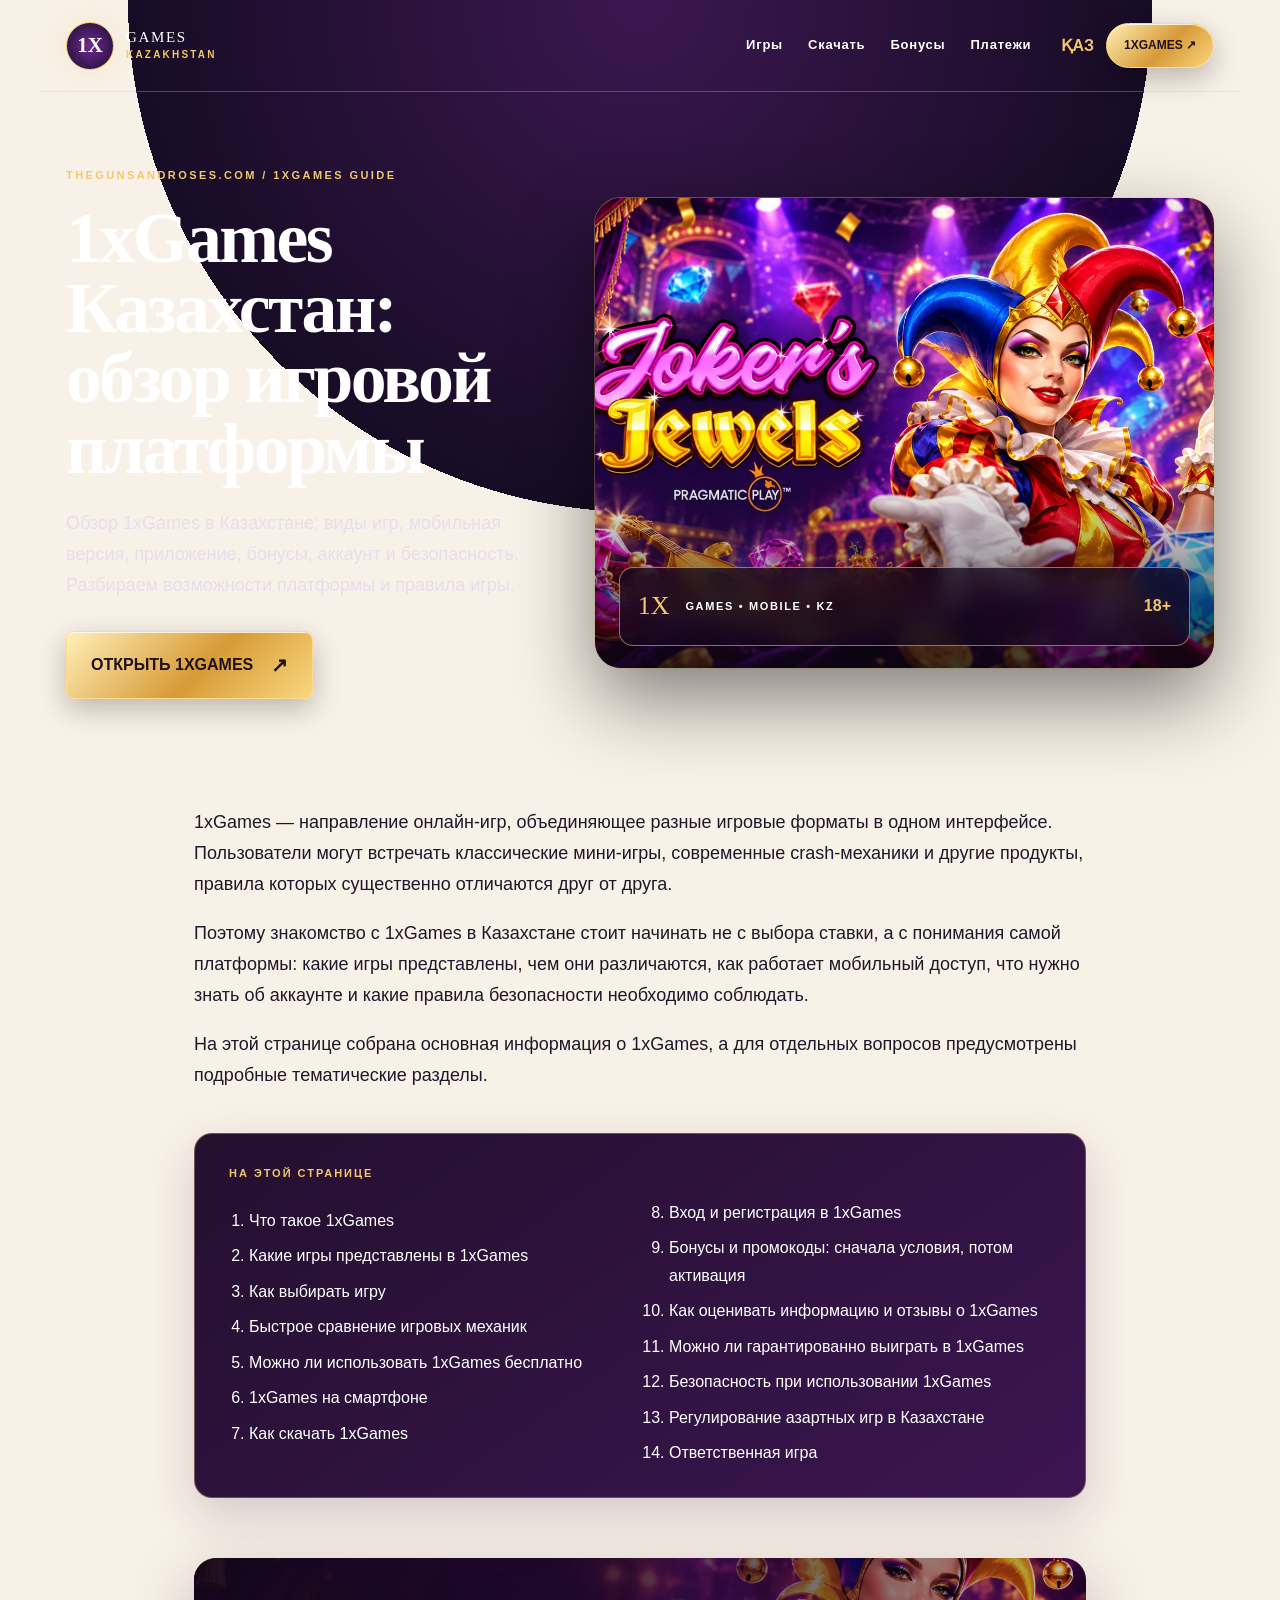
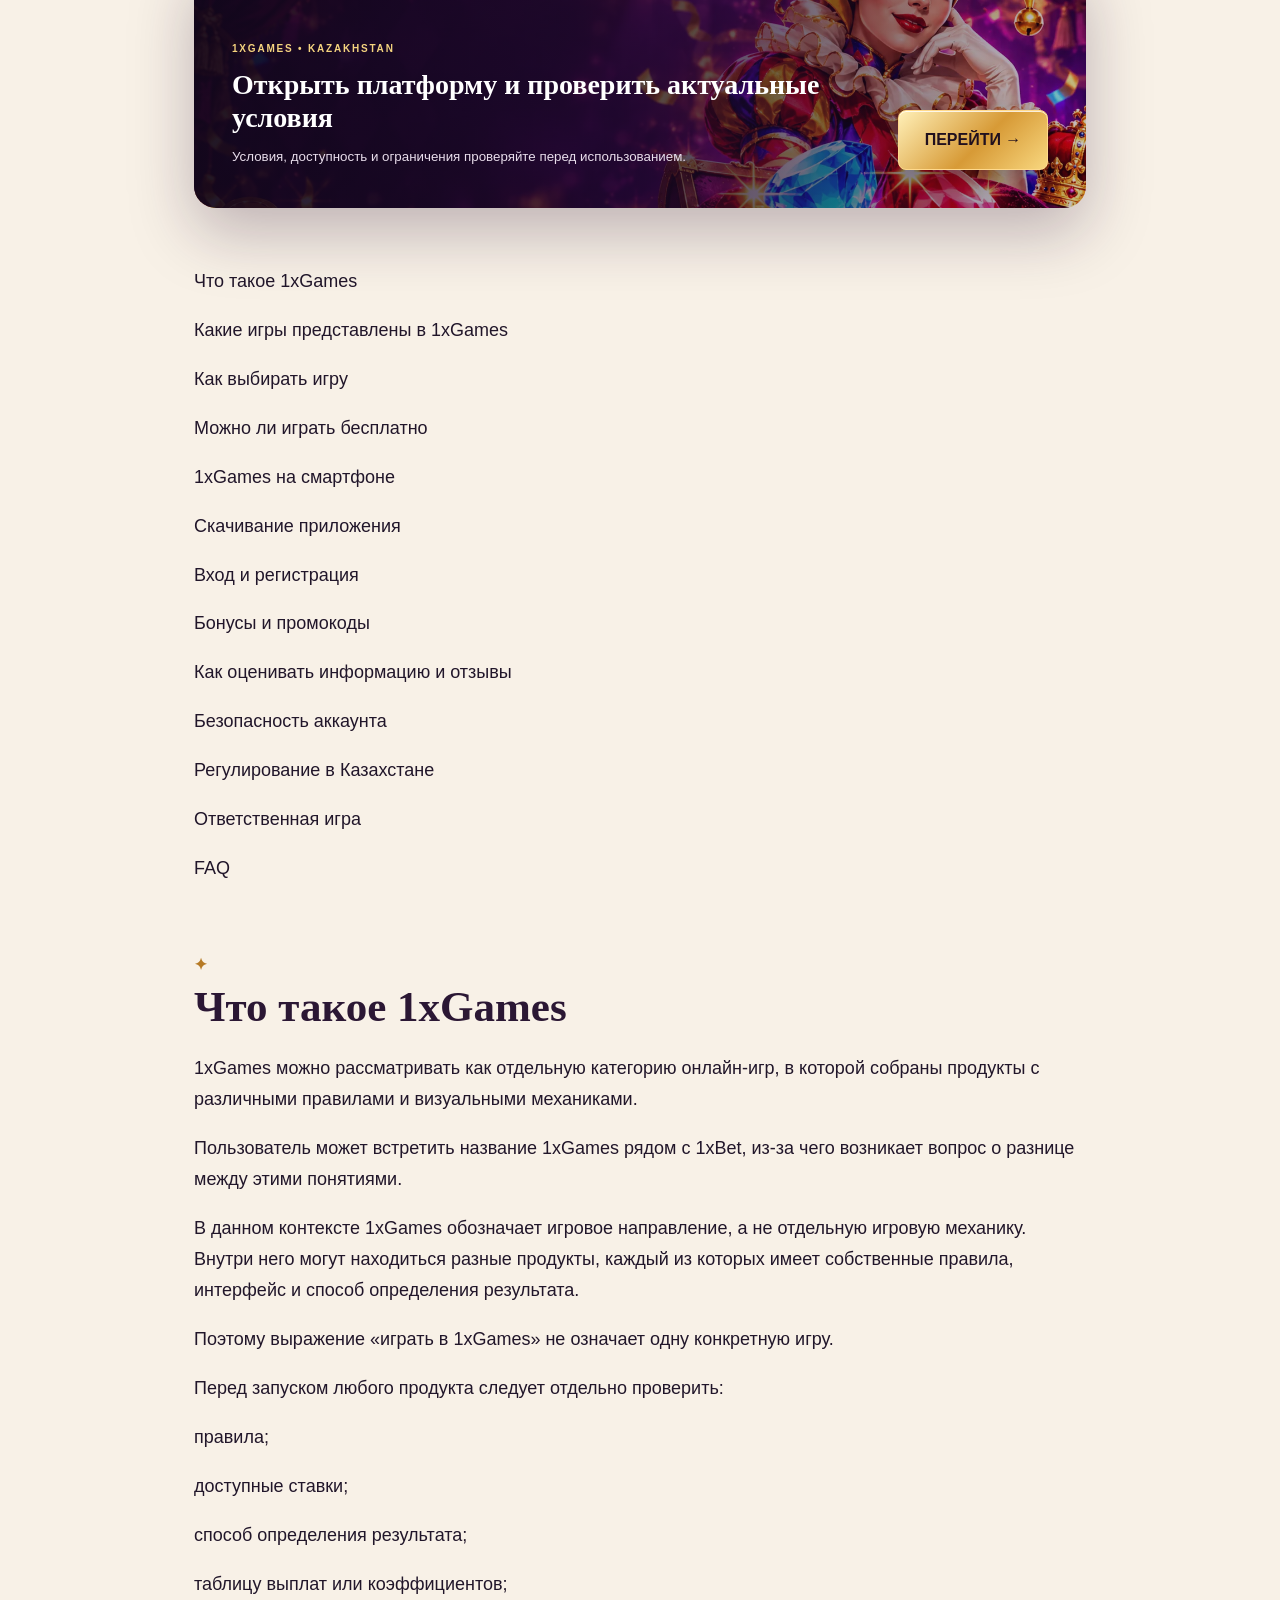
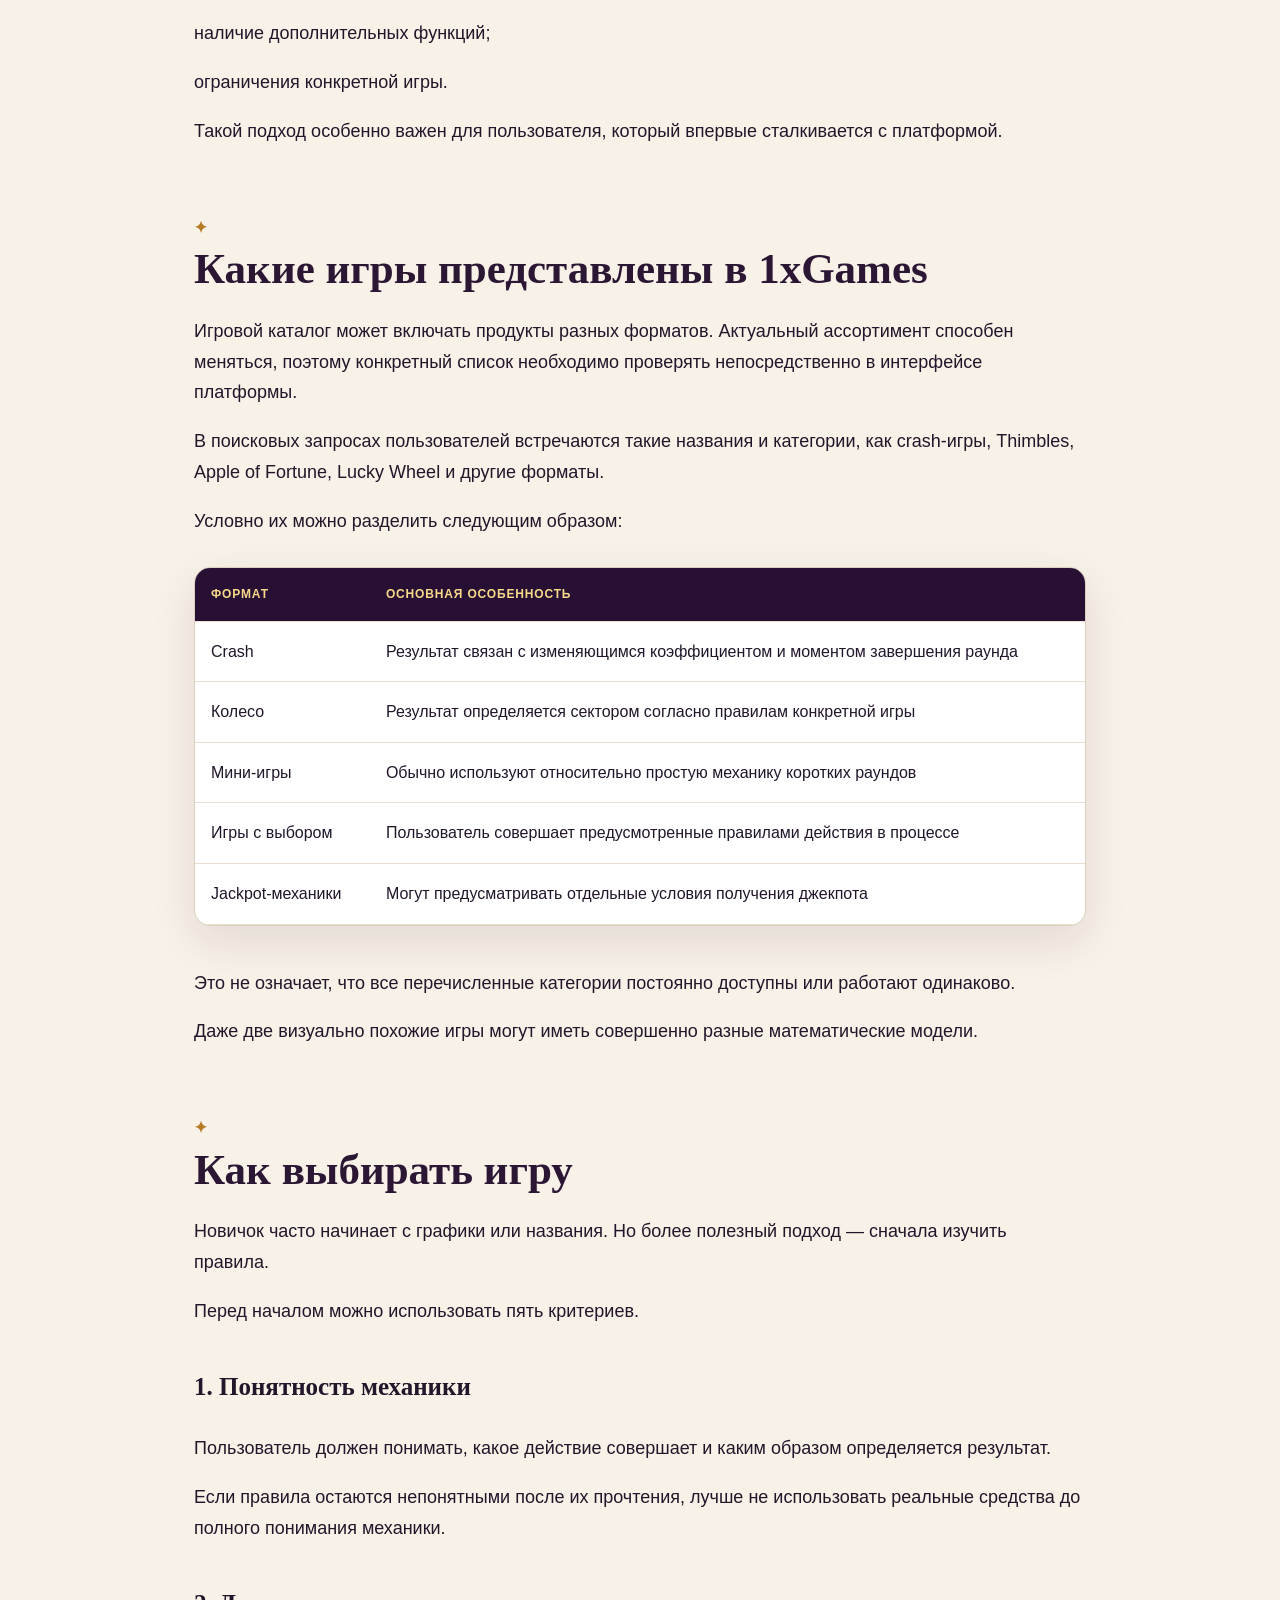
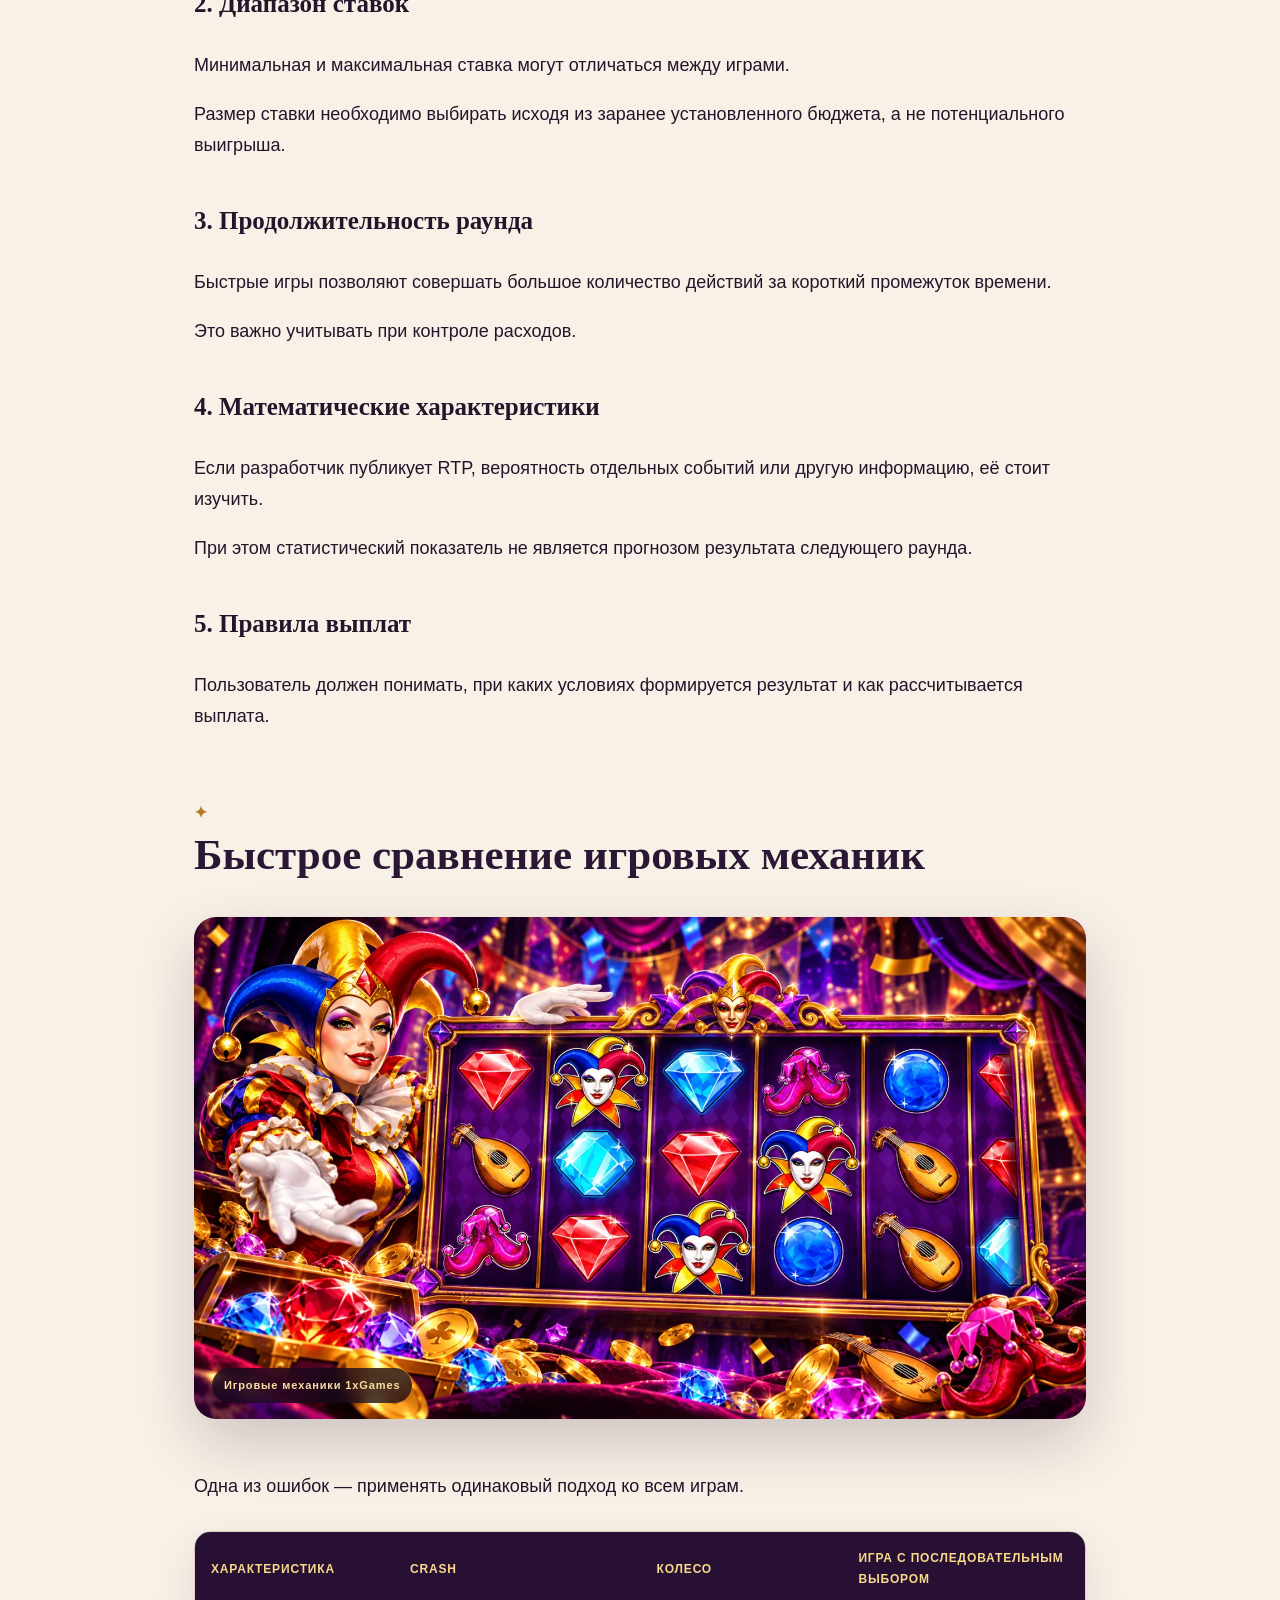
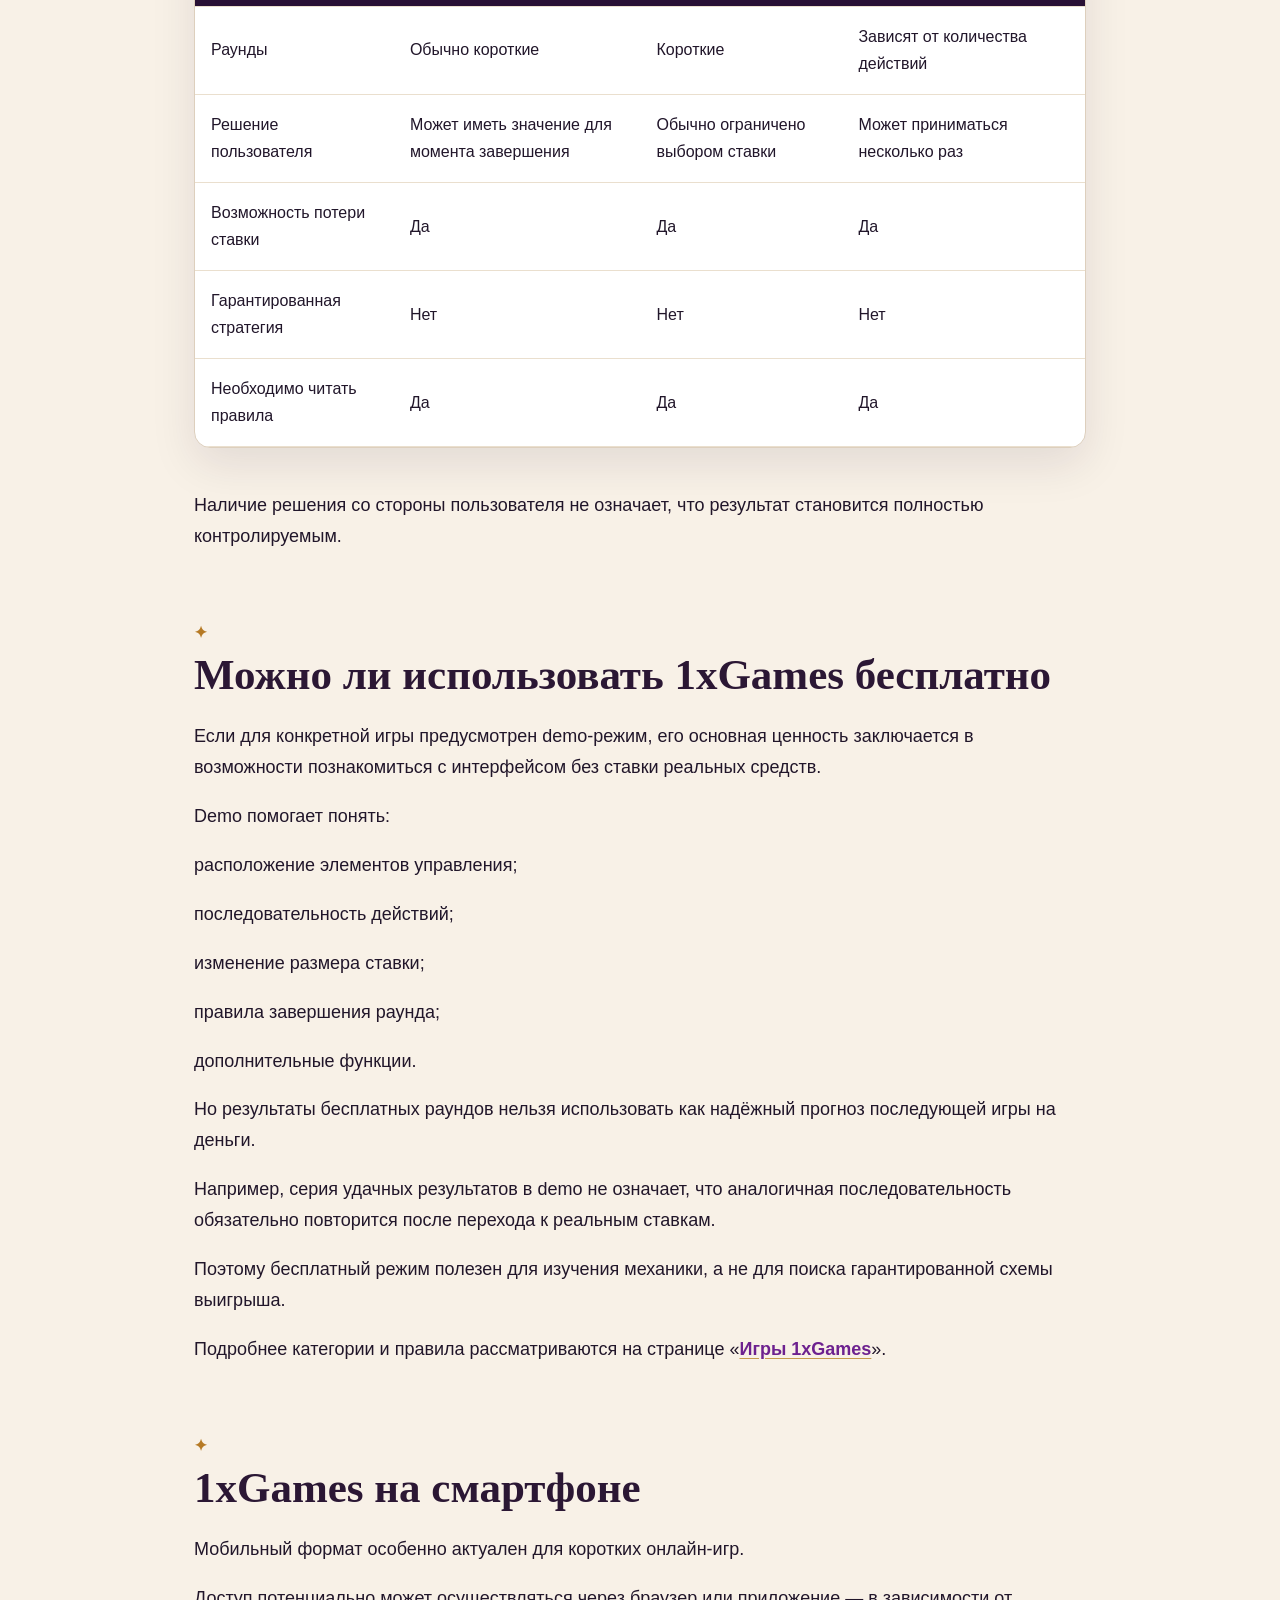
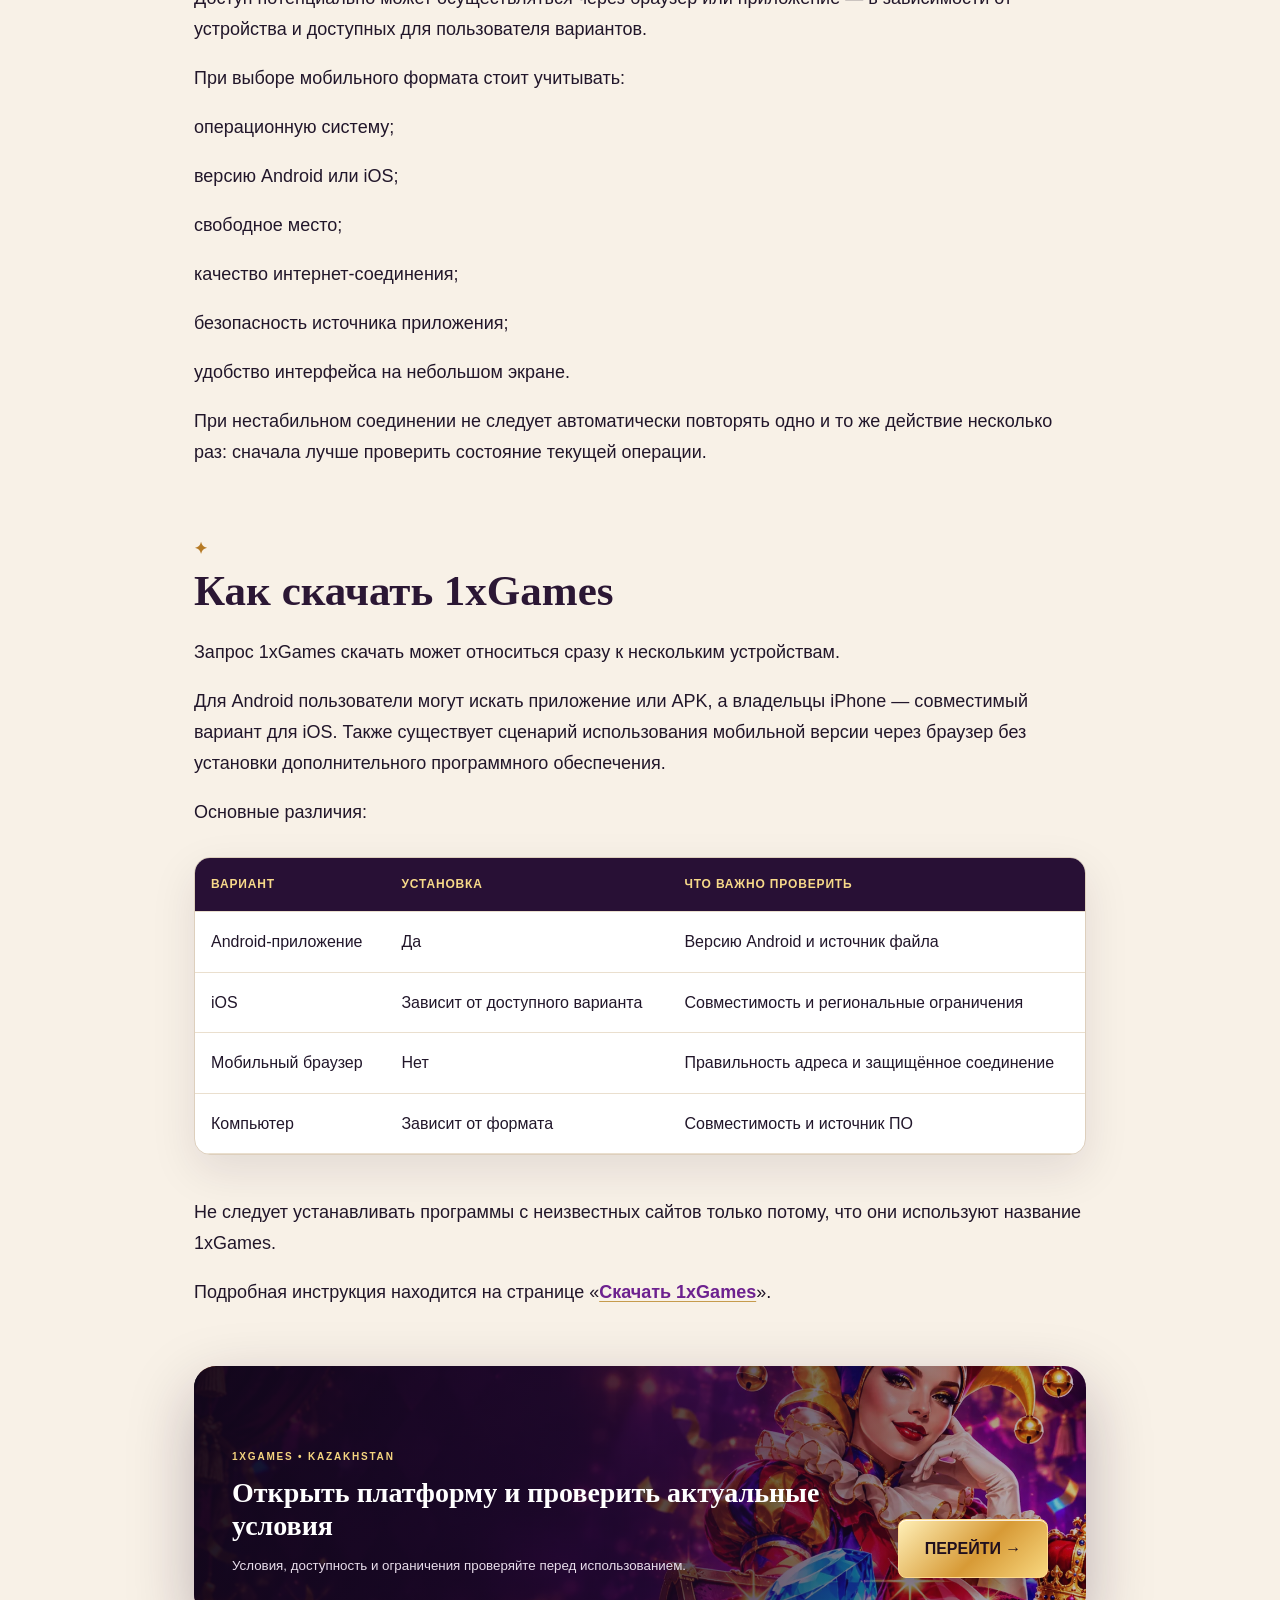
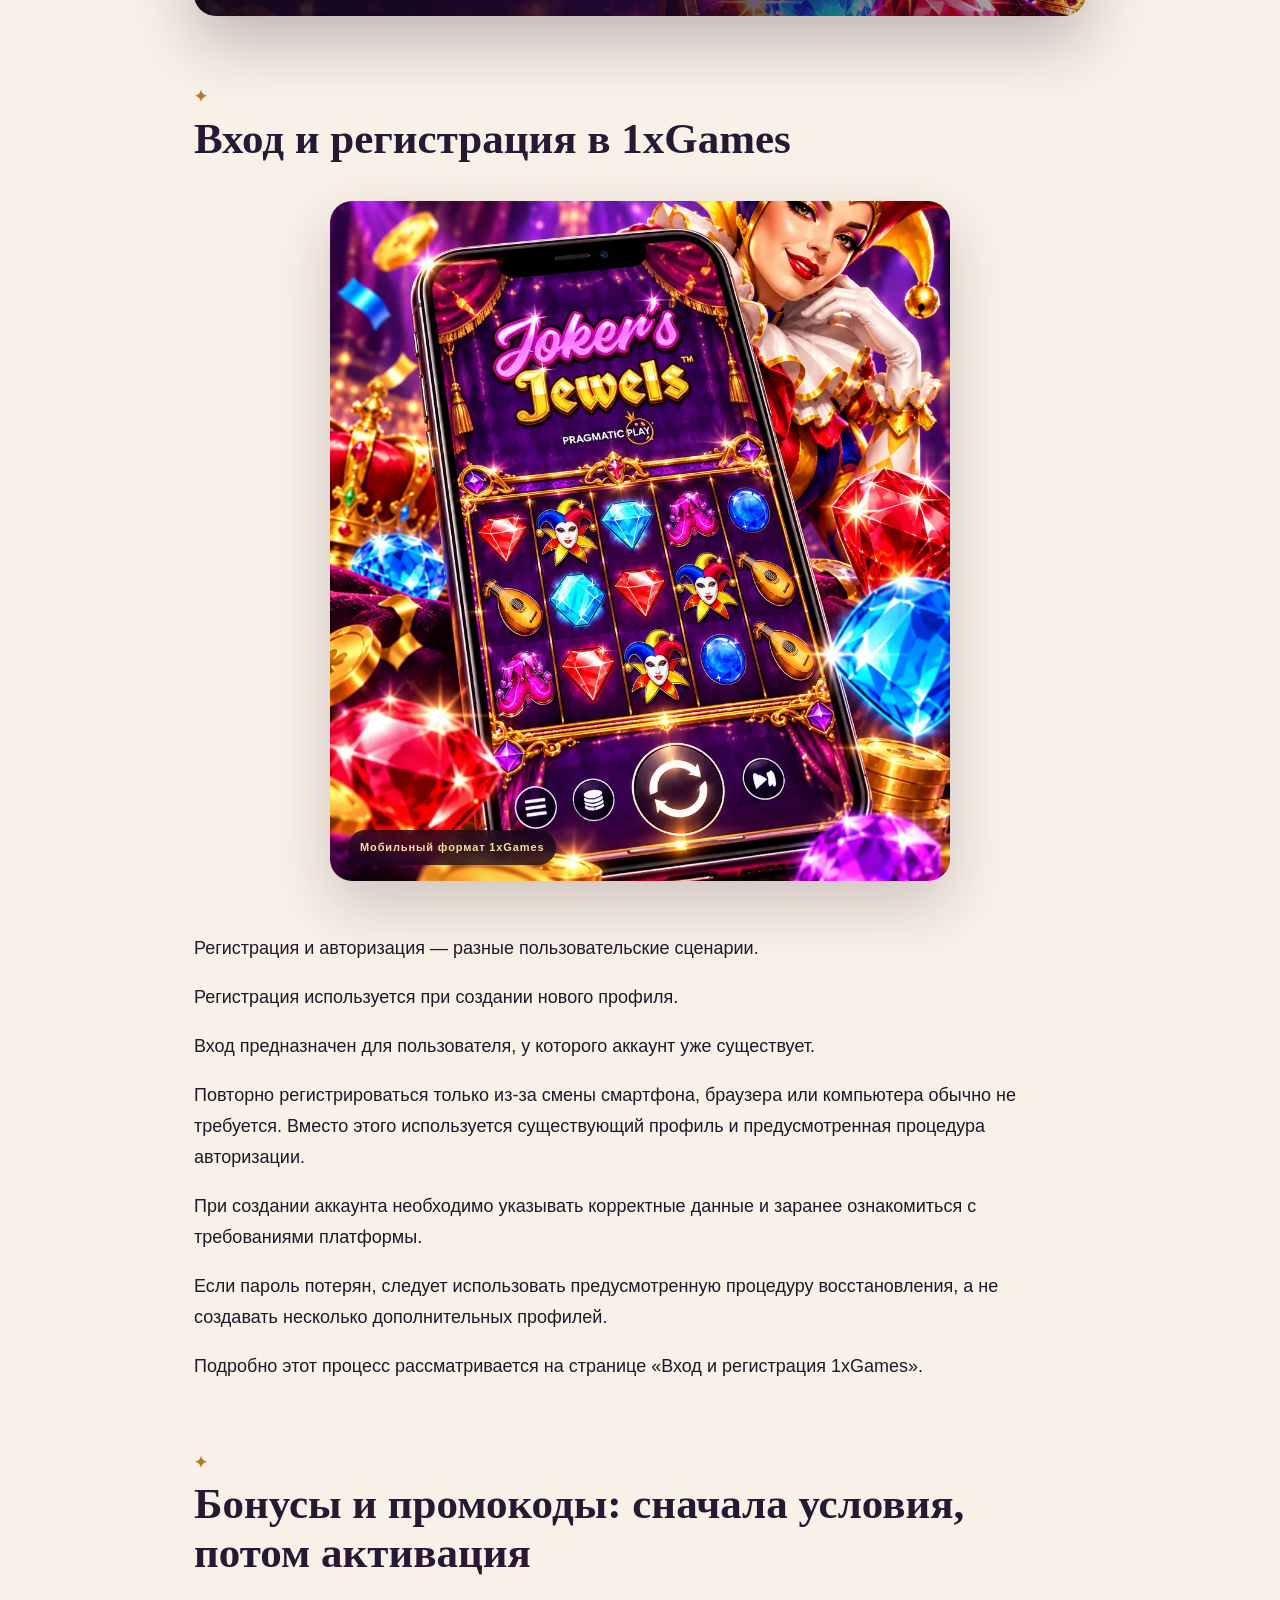
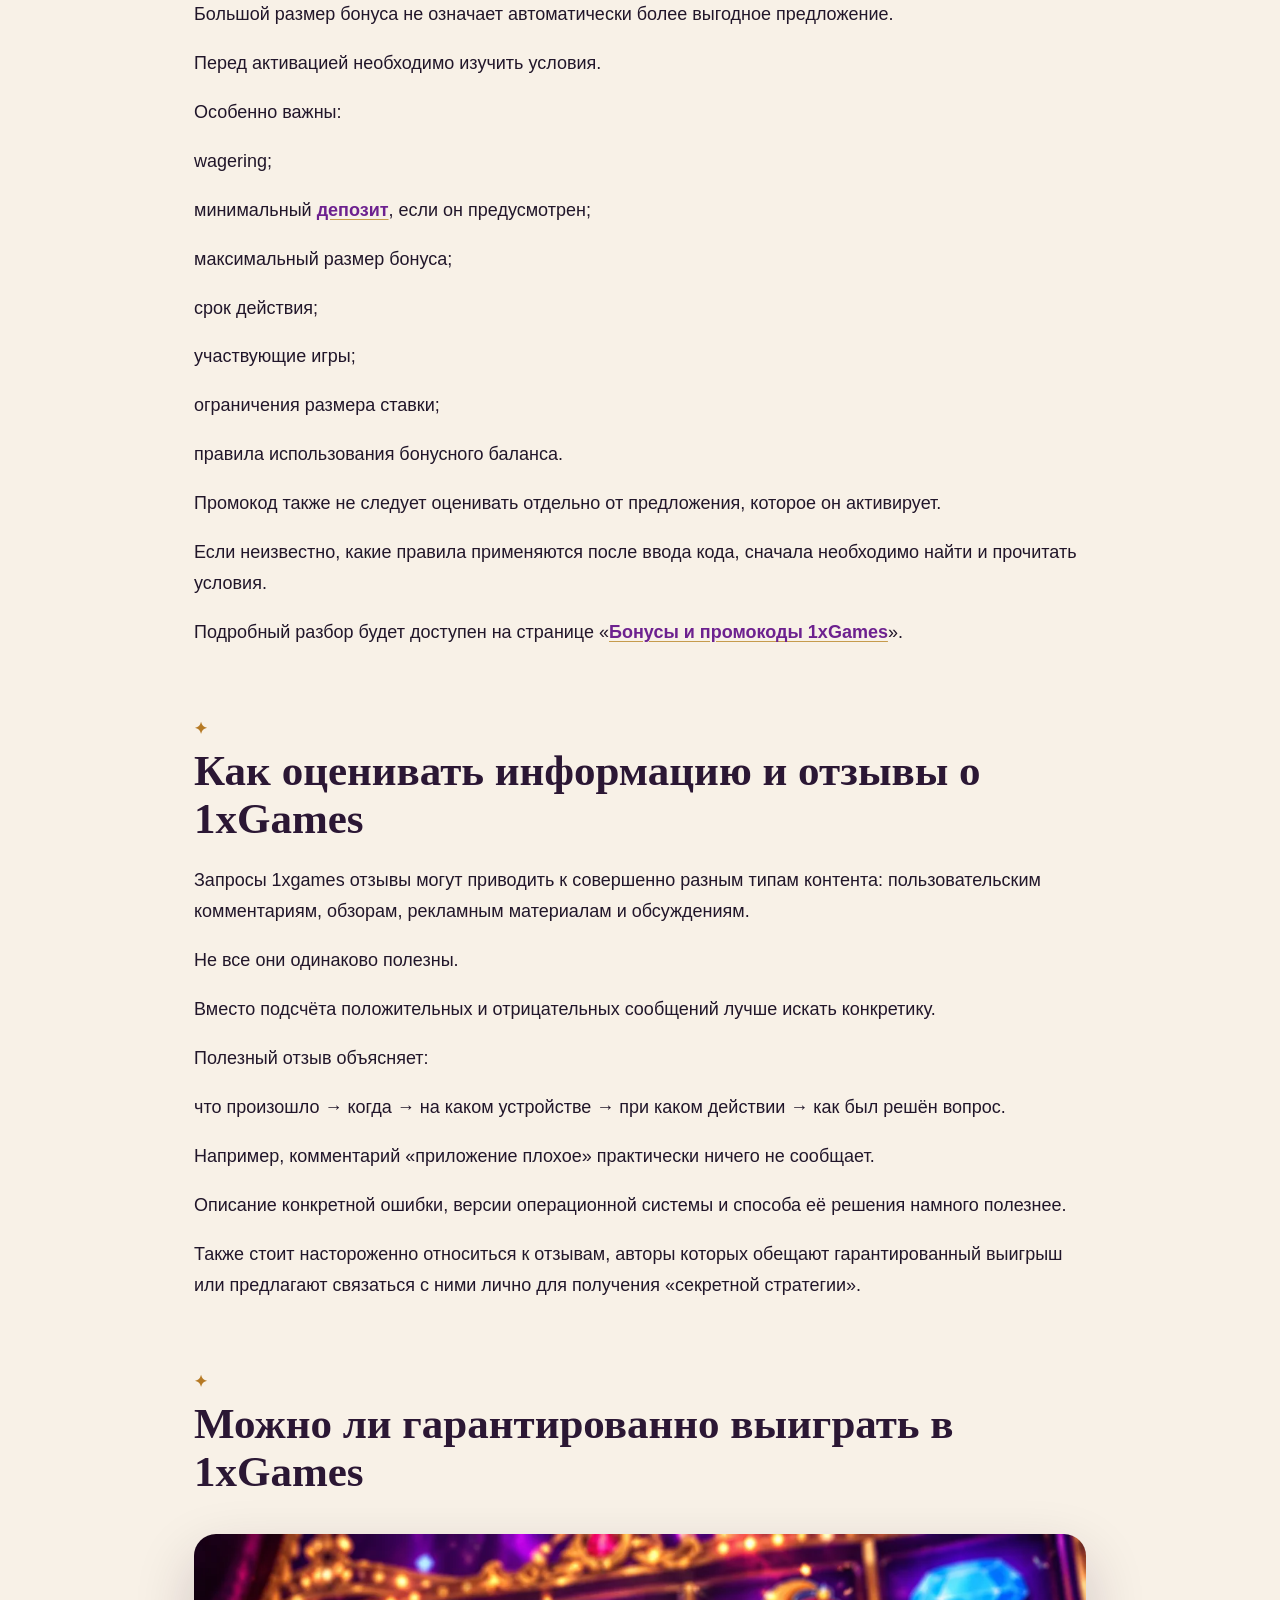
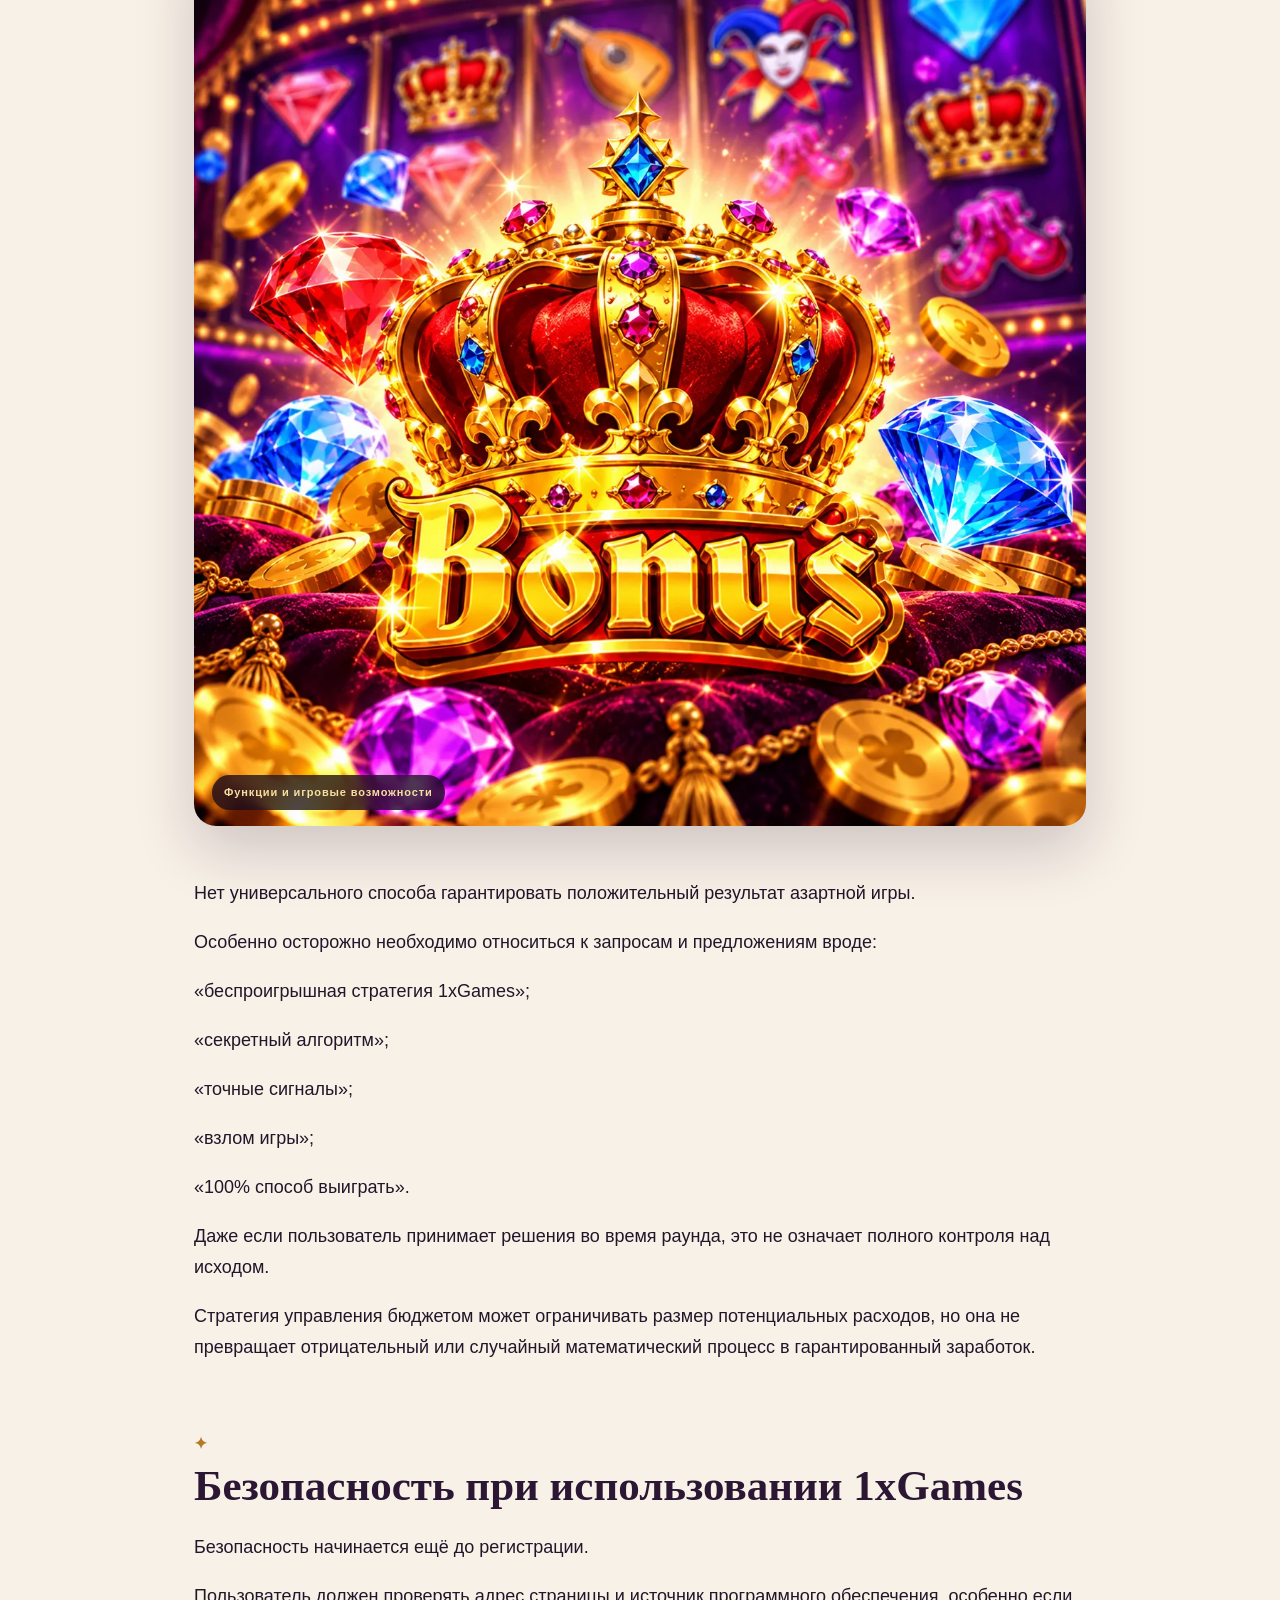
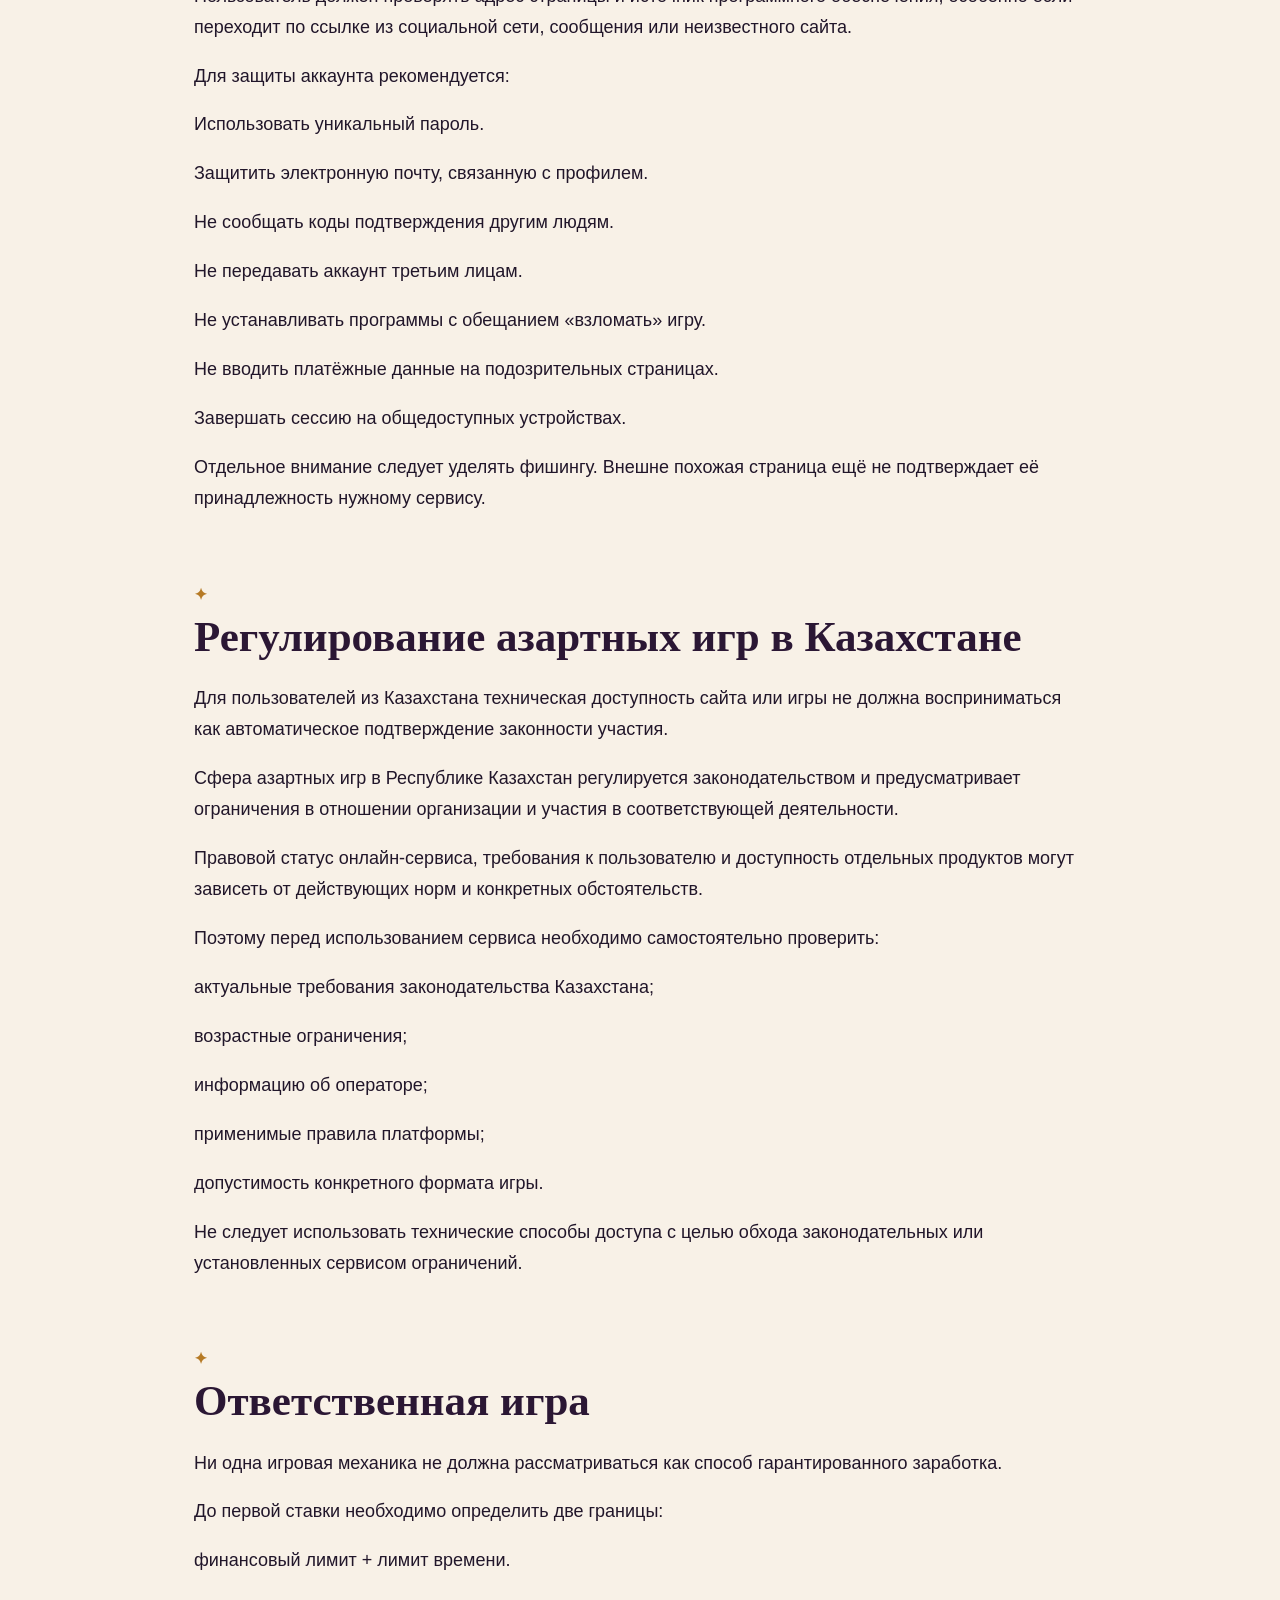
==== commit 68218de9: "Update" ====
--- a/index.html
+++ b/index.html
@@ -1,5 +1,5 @@
 <!doctype html><html lang="ru"><head><meta charset="utf-8"><meta name="viewport" content="width=device-width,initial-scale=1"><title>1xGames Казахстан — игры, приложение и обзор платформы</title><meta name="description" content="Обзор 1xGames в Казахстане: виды игр, мобильная версия, приложение, бонусы, аккаунт и безопасность. Разбираем возможности платформы и правила игры."><link rel="canonical" href="https://thegunsandroses.com/"><meta name="robots" content="index,follow"><meta name="google-site-verification" content="P_tBZTkmZBPvhhTVpAWwyuTfqRqusBLi5eSHK2BmX5U" /><meta property="og:title" content="1xGames Казахстан — игры, приложение и обзор платформы"><meta property="og:description" content="Обзор 1xGames в Казахстане: виды игр, мобильная версия, приложение, бонусы, аккаунт и безопасность. Разбираем возможности платформы и правила игры."><meta property="og:url" content="https://thegunsandroses.com/"><meta property="og:type" content="article"><link rel="icon" href="/favicon.svg" type="image/svg+xml"><link rel="stylesheet" href="/assets/css/site.css"></head><body>
-<header class="mast"><a class="brand" href="/"><span class="brand-mark">1X</span><span class="brand-copy">FIELD<br><b>KZ EDITION</b></span></a><nav class="desk-nav"><a href="/games/">Игры</a><a href="/download/">Скачать</a><a href="/bonuses/">Бонусы</a><a href="/payments/">Платежи</a></nav><div class="head-actions"><a class="lang" href="/kz/">ҚАЗ</a><a class="head-cta" href="/go/">1XGAMES ↗</a></div></header>
-<main><section class="hero"><div class="hero-copy"><div class="eyebrow">THEGUNSANDROSES.COM / 1XGAMES GUIDE</div><h1>1xGames Казахстан: обзор игровой платформы</h1><p>Обзор 1xGames в Казахстане: виды игр, мобильная версия, приложение, бонусы, аккаунт и безопасность. Разбираем возможности платформы и правила игры.</p><a class="hero-btn" href="/go/">ОТКРЫТЬ 1XGAMES <span>↗</span></a></div><div class="hero-art" aria-hidden="true"><div class="orb orb-a"></div><div class="orb orb-b"></div><div class="grid-card"><span>01</span><b>PLAY / READ / CHECK</b><em>KZ</em></div></div></section>
-<article class="content-shell"><p>1xGames — направление онлайн-игр, объединяющее разные игровые форматы в одном интерфейсе. Пользователи могут встречать классические мини-игры, современные crash-механики и другие продукты, правила которых существенно отличаются друг от друга.</p><p>Поэтому знакомство с 1xGames в Казахстане стоит начинать не с выбора ставки, а с понимания самой платформы: какие игры представлены, чем они различаются, как работает мобильный доступ, что нужно знать об аккаунте и какие правила безопасности необходимо соблюдать.</p><p>На этой странице собрана основная информация о 1xGames, а для отдельных вопросов предусмотрены подробные тематические разделы.</p><nav class="toc"><div class="toc-kicker">НА ЭТОЙ СТРАНИЦЕ</div><ol><li><a href="#что-такое-1xgames">Что такое 1xGames</a></li><li><a href="#какие-игры-представлены-в-1xgames">Какие игры представлены в 1xGames</a></li><li><a href="#как-выбирать-игру">Как выбирать игру</a></li><li><a href="#быстрое-сравнение-игровых-механик">Быстрое сравнение игровых механик</a></li><li><a href="#можно-ли-использовать-1xgames-бесплатно">Можно ли использовать 1xGames бесплатно</a></li><li><a href="#1xgames-на-смартфоне">1xGames на смартфоне</a></li><li><a href="#как-скачать-1xgames">Как скачать 1xGames</a></li><li><a href="#вход-и-регистрация-в-1xgames">Вход и регистрация в 1xGames</a></li><li><a href="#бонусы-и-промокоды-сначала-условия-потом-активация">Бонусы и промокоды: сначала условия, потом активация</a></li><li><a href="#как-оценивать-информацию-и-отзывы-о-1xgames">Как оценивать информацию и отзывы о 1xGames</a></li><li><a href="#можно-ли-гарантированно-выиграть-в-1xgames">Можно ли гарантированно выиграть в 1xGames</a></li><li><a href="#безопасность-при-использовании-1xgames">Безопасность при использовании 1xGames</a></li><li><a href="#регулирование-азартных-игр-в-казахстане">Регулирование азартных игр в Казахстане</a></li><li><a href="#ответственная-игра">Ответственная игра</a></li></ol></nav><aside class="ref-panel"><div><span class="ref-label">1XGAMES • KAZAKHSTAN</span><strong>Открыть платформу и проверить актуальные условия</strong><small>Условия, доступность и ограничения проверяйте перед использованием.</small></div><a class="action-btn" href="/go/">ПЕРЕЙТИ →</a></aside><p>Что такое 1xGames</p><p>Какие игры представлены в 1xGames</p><p>Как выбирать игру</p><p>Можно ли играть бесплатно</p><p>1xGames на смартфоне</p><p>Скачивание приложения</p><p>Вход и регистрация</p><p>Бонусы и промокоды</p><p>Как оценивать информацию и отзывы</p><p>Безопасность аккаунта</p><p>Регулирование в Казахстане</p><p>Ответственная игра</p><p>FAQ</p><h2 id="что-такое-1xgames">Что такое 1xGames</h2><p>1xGames можно рассматривать как отдельную категорию онлайн-игр, в которой собраны продукты с различными правилами и визуальными механиками.</p><p>Пользователь может встретить название 1xGames рядом с 1xBet, из-за чего возникает вопрос о разнице между этими понятиями.</p><p>В данном контексте 1xGames обозначает игровое направление, а не отдельную игровую механику. Внутри него могут находиться разные продукты, каждый из которых имеет собственные правила, интерфейс и способ определения результата.</p><p>Поэтому выражение «играть в 1xGames» не означает одну конкретную игру.</p><p>Перед запуском любого продукта следует отдельно проверить:</p><p>правила;</p><p>доступные ставки;</p><p>способ определения результата;</p><p>таблицу выплат или коэффициентов;</p><p>наличие дополнительных функций;</p><p>ограничения конкретной игры.</p><p>Такой подход особенно важен для пользователя, который впервые сталкивается с платформой.</p><h2 id="какие-игры-представлены-в-1xgames">Какие игры представлены в 1xGames</h2><p>Игровой каталог может включать продукты разных форматов. Актуальный ассортимент способен меняться, поэтому конкретный список необходимо проверять непосредственно в интерфейсе платформы.</p><p>В поисковых запросах пользователей встречаются такие названия и категории, как crash-игры, Thimbles, Apple of Fortune, Lucky Wheel и другие форматы.</p><p>Условно их можно разделить следующим образом:</p><div class="table-wrap"><table><tr><th>Формат</th><th>Основная особенность</th></tr><tr><td>Crash</td><td>Результат связан с изменяющимся коэффициентом и моментом завершения раунда</td></tr><tr><td>Колесо</td><td>Результат определяется сектором согласно правилам конкретной игры</td></tr><tr><td>Мини-игры</td><td>Обычно используют относительно простую механику коротких раундов</td></tr><tr><td>Игры с выбором</td><td>Пользователь совершает предусмотренные правилами действия в процессе</td></tr><tr><td>Jackpot-механики</td><td>Могут предусматривать отдельные условия получения джекпота</td></tr></table></div><p>Это не означает, что все перечисленные категории постоянно доступны или работают одинаково.</p><p>Даже две визуально похожие игры могут иметь совершенно разные математические модели.</p><h2 id="как-выбирать-игру">Как выбирать игру</h2><p>Новичок часто начинает с графики или названия. Но более полезный подход — сначала изучить правила.</p><p>Перед началом можно использовать пять критериев.</p><h3>1. Понятность механики</h3><p>Пользователь должен понимать, какое действие совершает и каким образом определяется результат.</p><p>Если правила остаются непонятными после их прочтения, лучше не использовать реальные средства до полного понимания механики.</p><h3>2. Диапазон ставок</h3><p>Минимальная и максимальная ставка могут отличаться между играми.</p><p>Размер ставки необходимо выбирать исходя из заранее установленного бюджета, а не потенциального выигрыша.</p><h3>3. Продолжительность раунда</h3><p>Быстрые игры позволяют совершать большое количество действий за короткий промежуток времени.</p><p>Это важно учитывать при контроле расходов.</p><h3>4. Математические характеристики</h3><p>Если разработчик публикует RTP, вероятность отдельных событий или другую информацию, её стоит изучить.</p><p>При этом статистический показатель не является прогнозом результата следующего раунда.</p><h3>5. Правила выплат</h3><p>Пользователь должен понимать, при каких условиях формируется результат и как рассчитывается выплата.</p><h2 id="быстрое-сравнение-игровых-механик">Быстрое сравнение игровых механик</h2><p>Одна из ошибок — применять одинаковый подход ко всем играм.</p><div class="table-wrap"><table><tr><th>Характеристика</th><th>Crash</th><th>Колесо</th><th>Игра с последовательным выбором</th></tr><tr><td>Раунды</td><td>Обычно короткие</td><td>Короткие</td><td>Зависят от количества действий</td></tr><tr><td>Решение пользователя</td><td>Может иметь значение для момента завершения</td><td>Обычно ограничено выбором ставки</td><td>Может приниматься несколько раз</td></tr><tr><td>Возможность потери ставки</td><td>Да</td><td>Да</td><td>Да</td></tr><tr><td>Гарантированная стратегия</td><td>Нет</td><td>Нет</td><td>Нет</td></tr><tr><td>Необходимо читать правила</td><td>Да</td><td>Да</td><td>Да</td></tr></table></div><p>Наличие решения со стороны пользователя не означает, что результат становится полностью контролируемым.</p><h2 id="можно-ли-использовать-1xgames-бесплатно">Можно ли использовать 1xGames бесплатно</h2><p>Если для конкретной игры предусмотрен demo-режим, его основная ценность заключается в возможности познакомиться с интерфейсом без ставки реальных средств.</p><p>Demo помогает понять:</p><p>расположение элементов управления;</p><p>последовательность действий;</p><p>изменение размера ставки;</p><p>правила завершения раунда;</p><p>дополнительные функции.</p><p>Но результаты бесплатных раундов нельзя использовать как надёжный прогноз последующей игры на деньги.</p><p>Например, серия удачных результатов в demo не означает, что аналогичная последовательность обязательно повторится после перехода к реальным ставкам.</p><p>Поэтому бесплатный режим полезен для изучения механики, а не для поиска гарантированной схемы выигрыша.</p><p>Подробнее категории и правила рассматриваются на странице «<a class="text-link" href="/games/">Игры 1xGames</a>».</p><h2 id="1xgames-на-смартфоне">1xGames на смартфоне</h2><p>Мобильный формат особенно актуален для коротких онлайн-игр.</p><p>Доступ потенциально может осуществляться через браузер или приложение — в зависимости от устройства и доступных для пользователя вариантов.</p><p>При выборе мобильного формата стоит учитывать:</p><p>операционную систему;</p><p>версию Android или iOS;</p><p>свободное место;</p><p>качество интернет-соединения;</p><p>безопасность источника приложения;</p><p>удобство интерфейса на небольшом экране.</p><p>При нестабильном соединении не следует автоматически повторять одно и то же действие несколько раз: сначала лучше проверить состояние текущей операции.</p><h2 id="как-скачать-1xgames">Как скачать 1xGames</h2><p>Запрос 1xGames скачать может относиться сразу к нескольким устройствам.</p><p>Для Android пользователи могут искать приложение или APK, а владельцы iPhone — совместимый вариант для iOS. Также существует сценарий использования мобильной версии через браузер без установки дополнительного программного обеспечения.</p><p>Основные различия:</p><div class="table-wrap"><table><tr><th>Вариант</th><th>Установка</th><th>Что важно проверить</th></tr><tr><td>Android-приложение</td><td>Да</td><td>Версию Android и источник файла</td></tr><tr><td>iOS</td><td>Зависит от доступного варианта</td><td>Совместимость и региональные ограничения</td></tr><tr><td>Мобильный браузер</td><td>Нет</td><td>Правильность адреса и защищённое соединение</td></tr><tr><td>Компьютер</td><td>Зависит от формата</td><td>Совместимость и источник ПО</td></tr></table></div><p>Не следует устанавливать программы с неизвестных сайтов только потому, что они используют название 1xGames.</p><p>Подробная инструкция находится на странице «<a class="text-link" href="/download/">Скачать 1xGames</a>».</p><aside class="ref-panel"><div><span class="ref-label">1XGAMES • KAZAKHSTAN</span><strong>Открыть платформу и проверить актуальные условия</strong><small>Условия, доступность и ограничения проверяйте перед использованием.</small></div><a class="action-btn" href="/go/">ПЕРЕЙТИ →</a></aside><h2 id="вход-и-регистрация-в-1xgames">Вход и регистрация в 1xGames</h2><p>Регистрация и авторизация — разные пользовательские сценарии.</p><p>Регистрация используется при создании нового профиля.</p><p>Вход предназначен для пользователя, у которого аккаунт уже существует.</p><p>Повторно регистрироваться только из-за смены смартфона, браузера или компьютера обычно не требуется. Вместо этого используется существующий профиль и предусмотренная процедура авторизации.</p><p>При создании аккаунта необходимо указывать корректные данные и заранее ознакомиться с требованиями платформы.</p><p>Если пароль потерян, следует использовать предусмотренную процедуру восстановления, а не создавать несколько дополнительных профилей.</p><p>Подробно этот процесс рассматривается на странице «Вход и регистрация 1xGames».</p><h2 id="бонусы-и-промокоды-сначала-условия-потом-активация">Бонусы и промокоды: сначала условия, потом активация</h2><p>Большой размер бонуса не означает автоматически более выгодное предложение.</p><p>Перед активацией необходимо изучить условия.</p><p>Особенно важны:</p><p>wagering;</p><p>минимальный <a class="text-link" href="/payments/">депозит</a>, если он предусмотрен;</p><p>максимальный размер бонуса;</p><p>срок действия;</p><p>участвующие игры;</p><p>ограничения размера ставки;</p><p>правила использования бонусного баланса.</p><p>Промокод также не следует оценивать отдельно от предложения, которое он активирует.</p><p>Если неизвестно, какие правила применяются после ввода кода, сначала необходимо найти и прочитать условия.</p><p>Подробный разбор будет доступен на странице «<a class="text-link" href="/bonuses/">Бонусы и промокоды 1xGames</a>».</p><h2 id="как-оценивать-информацию-и-отзывы-о-1xgames">Как оценивать информацию и отзывы о 1xGames</h2><p>Запросы 1xgames отзывы могут приводить к совершенно разным типам контента: пользовательским комментариям, обзорам, рекламным материалам и обсуждениям.</p><p>Не все они одинаково полезны.</p><p>Вместо подсчёта положительных и отрицательных сообщений лучше искать конкретику.</p><p>Полезный отзыв объясняет:</p><p>что произошло → когда → на каком устройстве → при каком действии → как был решён вопрос.</p><p>Например, комментарий «приложение плохое» практически ничего не сообщает.</p><p>Описание конкретной ошибки, версии операционной системы и способа её решения намного полезнее.</p><p>Также стоит настороженно относиться к отзывам, авторы которых обещают гарантированный выигрыш или предлагают связаться с ними лично для получения «секретной стратегии».</p><h2 id="можно-ли-гарантированно-выиграть-в-1xgames">Можно ли гарантированно выиграть в 1xGames</h2><p>Нет универсального способа гарантировать положительный результат азартной игры.</p><p>Особенно осторожно необходимо относиться к запросам и предложениям вроде:</p><p>«беспроигрышная стратегия 1xGames»;</p><p>«секретный алгоритм»;</p><p>«точные сигналы»;</p><p>«взлом игры»;</p><p>«100% способ выиграть».</p><p>Даже если пользователь принимает решения во время раунда, это не означает полного контроля над исходом.</p><p>Стратегия управления бюджетом может ограничивать размер потенциальных расходов, но она не превращает отрицательный или случайный математический процесс в гарантированный заработок.</p><h2 id="безопасность-при-использовании-1xgames">Безопасность при использовании 1xGames</h2><p>Безопасность начинается ещё до регистрации.</p><p>Пользователь должен проверять адрес страницы и источник программного обеспечения, особенно если переходит по ссылке из социальной сети, сообщения или неизвестного сайта.</p><p>Для защиты аккаунта рекомендуется:</p><p>Использовать уникальный пароль.</p><p>Защитить электронную почту, связанную с профилем.</p><p>Не сообщать коды подтверждения другим людям.</p><p>Не передавать аккаунт третьим лицам.</p><p>Не устанавливать программы с обещанием «взломать» игру.</p><p>Не вводить платёжные данные на подозрительных страницах.</p><p>Завершать сессию на общедоступных устройствах.</p><p>Отдельное внимание следует уделять фишингу. Внешне похожая страница ещё не подтверждает её принадлежность нужному сервису.</p><h2 id="регулирование-азартных-игр-в-казахстане">Регулирование азартных игр в Казахстане</h2><p>Для пользователей из Казахстана техническая доступность сайта или игры не должна восприниматься как автоматическое подтверждение законности участия.</p><p>Сфера азартных игр в Республике Казахстан регулируется законодательством и предусматривает ограничения в отношении организации и участия в соответствующей деятельности.</p><p>Правовой статус онлайн-сервиса, требования к пользователю и доступность отдельных продуктов могут зависеть от действующих норм и конкретных обстоятельств.</p><p>Поэтому перед использованием сервиса необходимо самостоятельно проверить:</p><p>актуальные требования законодательства Казахстана;</p><p>возрастные ограничения;</p><p>информацию об операторе;</p><p>применимые правила платформы;</p><p>допустимость конкретного формата игры.</p><p>Не следует использовать технические способы доступа с целью обхода законодательных или установленных сервисом ограничений.</p><h2 id="ответственная-игра">Ответственная игра</h2><p>Ни одна игровая механика не должна рассматриваться как способ гарантированного заработка.</p><p>До первой ставки необходимо определить две границы:</p><p>финансовый лимит + лимит времени.</p><p>После их достижения игровую сессию следует закончить независимо от текущего результата.</p><p>Не следует использовать для ставок:</p><p>кредитные средства;</p><p>деньги, взятые в долг;</p><p>средства на жильё;</p><p>деньги на продукты и обязательные расходы;</p><p>накопления на важные цели.</p><p>Особенно рискованна попытка немедленно вернуть проигрыш за счёт увеличения ставки или дополнительного пополнения.</p><p>Предыдущий проигрыш не гарантирует последующий выигрыш.</p><p>Если пользователь регулярно превышает собственные ограничения, скрывает расходы, занимает деньги ради игры или не может самостоятельно сделать перерыв, игровую активность следует прекратить и рассмотреть доступные инструменты самоограничения и профессиональной поддержки.</p><div class="faq-grid"><details><summary>Что такое 1xGames?</summary><div class="faq-answer"><p>1xGames — игровое направление, объединяющее различные онлайн-игры и механики. Правила, ставки и способ определения результата зависят от конкретного продукта.</p></div></details><details><summary>1xGames и 1xBet — это одно и то же?</summary><div class="faq-answer"><p>Название 1xGames может встречаться внутри экосистемы, связанной с игровыми продуктами 1xBet. При этом 1xGames следует рассматривать как направление или категорию игр, а не как название одной конкретной игры.</p></div></details><details><summary>Можно ли скачать 1xGames на телефон?</summary><div class="faq-answer"><p>Варианты мобильного доступа зависят от устройства и доступности программного обеспечения. Пользователям Android и iOS следует отдельно проверять совместимость и источник приложения. Альтернативой может быть мобильная браузерная версия.</p></div></details><details><summary>Есть ли 1xGames на Android?</summary><div class="faq-answer"><p>Для Android могут использоваться соответствующие мобильные варианты, если они доступны пользователю. Перед установкой необходимо проверить системные требования и происхождение файла.</p></div></details><details><summary>Можно ли использовать 1xGames на iPhone?</summary><div class="faq-answer"><p>Возможность использования на iPhone зависит от актуальной доступности для iOS и региона. Если отдельное приложение недоступно, потенциальной альтернативой может быть совместимая мобильная веб-версия.</p></div></details><details><summary>Можно ли играть в 1xGames бесплатно?</summary><div class="faq-answer"><p>Если конкретная игра поддерживает demo-режим, его можно использовать для знакомства с интерфейсом и правилами. Наличие бесплатного режима необходимо проверять для каждой игры отдельно.</p></div></details><details><summary>Существует ли беспроигрышная стратегия 1xGames?</summary><div class="faq-answer"><p>Нет стратегии, которая могла бы гарантировать выигрыш в азартной игре. Предложения «100% алгоритмов», сигналов или программ для гарантированного выигрыша следует воспринимать критически.</p></div></details><details><summary>Что проверить перед использованием 1xGames в Казахстане?</summary><div class="faq-answer"><p>Следует проверить действующее законодательство Казахстана, возрастные требования, условия платформы, информацию об операторе и правила конкретной игры. Техническая доступность сайта сама по себе не подтверждает право на участие.</p></div></details></div><aside class="ref-panel"><div><span class="ref-label">1XGAMES • KAZAKHSTAN</span><strong>Открыть платформу и проверить актуальные условия</strong><small>Условия, доступность и ограничения проверяйте перед использованием.</small></div><a class="action-btn" href="/go/">ПЕРЕЙТИ →</a></aside></article></main>
-<footer><div class="foot-brand">1X FIELD <span>/ KZ</span></div><div class="foot-links"><a href="/responsible-gaming/">Ответственная игра</a><a href="/privacy-policy/">Privacy</a><a href="/terms/">Terms</a></div><p>18+ • Информационный сайт. Азартные игры связаны с финансовым риском.</p></footer><script src="/assets/js/site.js" defer></script></body></html>+<header class="mast"><a class="brand" href="/"><span class="brand-mark">1X</span><span class="brand-copy">GAMES<br><b>KAZAKHSTAN</b></span></a><nav class="desk-nav"><a href="/games/">Игры</a><a href="/download/">Скачать</a><a href="/bonuses/">Бонусы</a><a href="/payments/">Платежи</a></nav><div class="head-actions"><a class="lang" href="/kz/">ҚАЗ</a><a class="head-cta" href="/go/">1XGAMES ↗</a></div></header>
+<main><section class="hero"><div class="hero-copy"><div class="eyebrow">THEGUNSANDROSES.COM / 1XGAMES GUIDE</div><h1>1xGames Казахстан: обзор игровой платформы</h1><p>Обзор 1xGames в Казахстане: виды игр, мобильная версия, приложение, бонусы, аккаунт и безопасность. Разбираем возможности платформы и правила игры.</p><a class="hero-btn" href="/go/">ОТКРЫТЬ 1XGAMES <span>↗</span></a></div><div class="hero-art" aria-hidden="true"><div class="grid-card"><span>1X</span><b>GAMES • MOBILE • KZ</b><em>18+</em></div></div></section>
+<article class="content-shell"><p>1xGames — направление онлайн-игр, объединяющее разные игровые форматы в одном интерфейсе. Пользователи могут встречать классические мини-игры, современные crash-механики и другие продукты, правила которых существенно отличаются друг от друга.</p><p>Поэтому знакомство с 1xGames в Казахстане стоит начинать не с выбора ставки, а с понимания самой платформы: какие игры представлены, чем они различаются, как работает мобильный доступ, что нужно знать об аккаунте и какие правила безопасности необходимо соблюдать.</p><p>На этой странице собрана основная информация о 1xGames, а для отдельных вопросов предусмотрены подробные тематические разделы.</p><nav class="toc"><div class="toc-kicker">НА ЭТОЙ СТРАНИЦЕ</div><ol><li><a href="#что-такое-1xgames">Что такое 1xGames</a></li><li><a href="#какие-игры-представлены-в-1xgames">Какие игры представлены в 1xGames</a></li><li><a href="#как-выбирать-игру">Как выбирать игру</a></li><li><a href="#быстрое-сравнение-игровых-механик">Быстрое сравнение игровых механик</a></li><li><a href="#можно-ли-использовать-1xgames-бесплатно">Можно ли использовать 1xGames бесплатно</a></li><li><a href="#1xgames-на-смартфоне">1xGames на смартфоне</a></li><li><a href="#как-скачать-1xgames">Как скачать 1xGames</a></li><li><a href="#вход-и-регистрация-в-1xgames">Вход и регистрация в 1xGames</a></li><li><a href="#бонусы-и-промокоды-сначала-условия-потом-активация">Бонусы и промокоды: сначала условия, потом активация</a></li><li><a href="#как-оценивать-информацию-и-отзывы-о-1xgames">Как оценивать информацию и отзывы о 1xGames</a></li><li><a href="#можно-ли-гарантированно-выиграть-в-1xgames">Можно ли гарантированно выиграть в 1xGames</a></li><li><a href="#безопасность-при-использовании-1xgames">Безопасность при использовании 1xGames</a></li><li><a href="#регулирование-азартных-игр-в-казахстане">Регулирование азартных игр в Казахстане</a></li><li><a href="#ответственная-игра">Ответственная игра</a></li></ol></nav><aside class="ref-panel"><div><span class="ref-label">1XGAMES • KAZAKHSTAN</span><strong>Открыть платформу и проверить актуальные условия</strong><small>Условия, доступность и ограничения проверяйте перед использованием.</small></div><a class="action-btn" href="/go/">ПЕРЕЙТИ →</a></aside><p>Что такое 1xGames</p><p>Какие игры представлены в 1xGames</p><p>Как выбирать игру</p><p>Можно ли играть бесплатно</p><p>1xGames на смартфоне</p><p>Скачивание приложения</p><p>Вход и регистрация</p><p>Бонусы и промокоды</p><p>Как оценивать информацию и отзывы</p><p>Безопасность аккаунта</p><p>Регулирование в Казахстане</p><p>Ответственная игра</p><p>FAQ</p><h2 id="что-такое-1xgames">Что такое 1xGames</h2><p>1xGames можно рассматривать как отдельную категорию онлайн-игр, в которой собраны продукты с различными правилами и визуальными механиками.</p><p>Пользователь может встретить название 1xGames рядом с 1xBet, из-за чего возникает вопрос о разнице между этими понятиями.</p><p>В данном контексте 1xGames обозначает игровое направление, а не отдельную игровую механику. Внутри него могут находиться разные продукты, каждый из которых имеет собственные правила, интерфейс и способ определения результата.</p><p>Поэтому выражение «играть в 1xGames» не означает одну конкретную игру.</p><p>Перед запуском любого продукта следует отдельно проверить:</p><p>правила;</p><p>доступные ставки;</p><p>способ определения результата;</p><p>таблицу выплат или коэффициентов;</p><p>наличие дополнительных функций;</p><p>ограничения конкретной игры.</p><p>Такой подход особенно важен для пользователя, который впервые сталкивается с платформой.</p><h2 id="какие-игры-представлены-в-1xgames">Какие игры представлены в 1xGames</h2><p>Игровой каталог может включать продукты разных форматов. Актуальный ассортимент способен меняться, поэтому конкретный список необходимо проверять непосредственно в интерфейсе платформы.</p><p>В поисковых запросах пользователей встречаются такие названия и категории, как crash-игры, Thimbles, Apple of Fortune, Lucky Wheel и другие форматы.</p><p>Условно их можно разделить следующим образом:</p><div class="table-wrap"><table><tr><th>Формат</th><th>Основная особенность</th></tr><tr><td>Crash</td><td>Результат связан с изменяющимся коэффициентом и моментом завершения раунда</td></tr><tr><td>Колесо</td><td>Результат определяется сектором согласно правилам конкретной игры</td></tr><tr><td>Мини-игры</td><td>Обычно используют относительно простую механику коротких раундов</td></tr><tr><td>Игры с выбором</td><td>Пользователь совершает предусмотренные правилами действия в процессе</td></tr><tr><td>Jackpot-механики</td><td>Могут предусматривать отдельные условия получения джекпота</td></tr></table></div><p>Это не означает, что все перечисленные категории постоянно доступны или работают одинаково.</p><p>Даже две визуально похожие игры могут иметь совершенно разные математические модели.</p><h2 id="как-выбирать-игру">Как выбирать игру</h2><p>Новичок часто начинает с графики или названия. Но более полезный подход — сначала изучить правила.</p><p>Перед началом можно использовать пять критериев.</p><h3>1. Понятность механики</h3><p>Пользователь должен понимать, какое действие совершает и каким образом определяется результат.</p><p>Если правила остаются непонятными после их прочтения, лучше не использовать реальные средства до полного понимания механики.</p><h3>2. Диапазон ставок</h3><p>Минимальная и максимальная ставка могут отличаться между играми.</p><p>Размер ставки необходимо выбирать исходя из заранее установленного бюджета, а не потенциального выигрыша.</p><h3>3. Продолжительность раунда</h3><p>Быстрые игры позволяют совершать большое количество действий за короткий промежуток времени.</p><p>Это важно учитывать при контроле расходов.</p><h3>4. Математические характеристики</h3><p>Если разработчик публикует RTP, вероятность отдельных событий или другую информацию, её стоит изучить.</p><p>При этом статистический показатель не является прогнозом результата следующего раунда.</p><h3>5. Правила выплат</h3><p>Пользователь должен понимать, при каких условиях формируется результат и как рассчитывается выплата.</p><h2 id="быстрое-сравнение-игровых-механик">Быстрое сравнение игровых механик</h2><figure class="editorial-image"><img src="/assets/img/gameplay.webp" alt="Игровые механики 1xGames" loading="lazy"><figcaption class="image-note">Игровые механики 1xGames</figcaption></figure><p>Одна из ошибок — применять одинаковый подход ко всем играм.</p><div class="table-wrap"><table><tr><th>Характеристика</th><th>Crash</th><th>Колесо</th><th>Игра с последовательным выбором</th></tr><tr><td>Раунды</td><td>Обычно короткие</td><td>Короткие</td><td>Зависят от количества действий</td></tr><tr><td>Решение пользователя</td><td>Может иметь значение для момента завершения</td><td>Обычно ограничено выбором ставки</td><td>Может приниматься несколько раз</td></tr><tr><td>Возможность потери ставки</td><td>Да</td><td>Да</td><td>Да</td></tr><tr><td>Гарантированная стратегия</td><td>Нет</td><td>Нет</td><td>Нет</td></tr><tr><td>Необходимо читать правила</td><td>Да</td><td>Да</td><td>Да</td></tr></table></div><p>Наличие решения со стороны пользователя не означает, что результат становится полностью контролируемым.</p><h2 id="можно-ли-использовать-1xgames-бесплатно">Можно ли использовать 1xGames бесплатно</h2><p>Если для конкретной игры предусмотрен demo-режим, его основная ценность заключается в возможности познакомиться с интерфейсом без ставки реальных средств.</p><p>Demo помогает понять:</p><p>расположение элементов управления;</p><p>последовательность действий;</p><p>изменение размера ставки;</p><p>правила завершения раунда;</p><p>дополнительные функции.</p><p>Но результаты бесплатных раундов нельзя использовать как надёжный прогноз последующей игры на деньги.</p><p>Например, серия удачных результатов в demo не означает, что аналогичная последовательность обязательно повторится после перехода к реальным ставкам.</p><p>Поэтому бесплатный режим полезен для изучения механики, а не для поиска гарантированной схемы выигрыша.</p><p>Подробнее категории и правила рассматриваются на странице «<a class="text-link" href="/games/">Игры 1xGames</a>».</p><h2 id="1xgames-на-смартфоне">1xGames на смартфоне</h2><p>Мобильный формат особенно актуален для коротких онлайн-игр.</p><p>Доступ потенциально может осуществляться через браузер или приложение — в зависимости от устройства и доступных для пользователя вариантов.</p><p>При выборе мобильного формата стоит учитывать:</p><p>операционную систему;</p><p>версию Android или iOS;</p><p>свободное место;</p><p>качество интернет-соединения;</p><p>безопасность источника приложения;</p><p>удобство интерфейса на небольшом экране.</p><p>При нестабильном соединении не следует автоматически повторять одно и то же действие несколько раз: сначала лучше проверить состояние текущей операции.</p><h2 id="как-скачать-1xgames">Как скачать 1xGames</h2><p>Запрос 1xGames скачать может относиться сразу к нескольким устройствам.</p><p>Для Android пользователи могут искать приложение или APK, а владельцы iPhone — совместимый вариант для iOS. Также существует сценарий использования мобильной версии через браузер без установки дополнительного программного обеспечения.</p><p>Основные различия:</p><div class="table-wrap"><table><tr><th>Вариант</th><th>Установка</th><th>Что важно проверить</th></tr><tr><td>Android-приложение</td><td>Да</td><td>Версию Android и источник файла</td></tr><tr><td>iOS</td><td>Зависит от доступного варианта</td><td>Совместимость и региональные ограничения</td></tr><tr><td>Мобильный браузер</td><td>Нет</td><td>Правильность адреса и защищённое соединение</td></tr><tr><td>Компьютер</td><td>Зависит от формата</td><td>Совместимость и источник ПО</td></tr></table></div><p>Не следует устанавливать программы с неизвестных сайтов только потому, что они используют название 1xGames.</p><p>Подробная инструкция находится на странице «<a class="text-link" href="/download/">Скачать 1xGames</a>».</p><aside class="ref-panel"><div><span class="ref-label">1XGAMES • KAZAKHSTAN</span><strong>Открыть платформу и проверить актуальные условия</strong><small>Условия, доступность и ограничения проверяйте перед использованием.</small></div><a class="action-btn" href="/go/">ПЕРЕЙТИ →</a></aside><h2 id="вход-и-регистрация-в-1xgames">Вход и регистрация в 1xGames</h2><figure class="editorial-image tall"><img src="/assets/img/mobile.webp" alt="Мобильный формат 1xGames" loading="lazy"><figcaption class="image-note">Мобильный формат 1xGames</figcaption></figure><p>Регистрация и авторизация — разные пользовательские сценарии.</p><p>Регистрация используется при создании нового профиля.</p><p>Вход предназначен для пользователя, у которого аккаунт уже существует.</p><p>Повторно регистрироваться только из-за смены смартфона, браузера или компьютера обычно не требуется. Вместо этого используется существующий профиль и предусмотренная процедура авторизации.</p><p>При создании аккаунта необходимо указывать корректные данные и заранее ознакомиться с требованиями платформы.</p><p>Если пароль потерян, следует использовать предусмотренную процедуру восстановления, а не создавать несколько дополнительных профилей.</p><p>Подробно этот процесс рассматривается на странице «Вход и регистрация 1xGames».</p><h2 id="бонусы-и-промокоды-сначала-условия-потом-активация">Бонусы и промокоды: сначала условия, потом активация</h2><p>Большой размер бонуса не означает автоматически более выгодное предложение.</p><p>Перед активацией необходимо изучить условия.</p><p>Особенно важны:</p><p>wagering;</p><p>минимальный <a class="text-link" href="/payments/">депозит</a>, если он предусмотрен;</p><p>максимальный размер бонуса;</p><p>срок действия;</p><p>участвующие игры;</p><p>ограничения размера ставки;</p><p>правила использования бонусного баланса.</p><p>Промокод также не следует оценивать отдельно от предложения, которое он активирует.</p><p>Если неизвестно, какие правила применяются после ввода кода, сначала необходимо найти и прочитать условия.</p><p>Подробный разбор будет доступен на странице «<a class="text-link" href="/bonuses/">Бонусы и промокоды 1xGames</a>».</p><h2 id="как-оценивать-информацию-и-отзывы-о-1xgames">Как оценивать информацию и отзывы о 1xGames</h2><p>Запросы 1xgames отзывы могут приводить к совершенно разным типам контента: пользовательским комментариям, обзорам, рекламным материалам и обсуждениям.</p><p>Не все они одинаково полезны.</p><p>Вместо подсчёта положительных и отрицательных сообщений лучше искать конкретику.</p><p>Полезный отзыв объясняет:</p><p>что произошло → когда → на каком устройстве → при каком действии → как был решён вопрос.</p><p>Например, комментарий «приложение плохое» практически ничего не сообщает.</p><p>Описание конкретной ошибки, версии операционной системы и способа её решения намного полезнее.</p><p>Также стоит настороженно относиться к отзывам, авторы которых обещают гарантированный выигрыш или предлагают связаться с ними лично для получения «секретной стратегии».</p><h2 id="можно-ли-гарантированно-выиграть-в-1xgames">Можно ли гарантированно выиграть в 1xGames</h2><figure class="editorial-image"><img src="/assets/img/feature.webp" alt="Функции и игровые возможности" loading="lazy"><figcaption class="image-note">Функции и игровые возможности</figcaption></figure><p>Нет универсального способа гарантировать положительный результат азартной игры.</p><p>Особенно осторожно необходимо относиться к запросам и предложениям вроде:</p><p>«беспроигрышная стратегия 1xGames»;</p><p>«секретный алгоритм»;</p><p>«точные сигналы»;</p><p>«взлом игры»;</p><p>«100% способ выиграть».</p><p>Даже если пользователь принимает решения во время раунда, это не означает полного контроля над исходом.</p><p>Стратегия управления бюджетом может ограничивать размер потенциальных расходов, но она не превращает отрицательный или случайный математический процесс в гарантированный заработок.</p><h2 id="безопасность-при-использовании-1xgames">Безопасность при использовании 1xGames</h2><p>Безопасность начинается ещё до регистрации.</p><p>Пользователь должен проверять адрес страницы и источник программного обеспечения, особенно если переходит по ссылке из социальной сети, сообщения или неизвестного сайта.</p><p>Для защиты аккаунта рекомендуется:</p><p>Использовать уникальный пароль.</p><p>Защитить электронную почту, связанную с профилем.</p><p>Не сообщать коды подтверждения другим людям.</p><p>Не передавать аккаунт третьим лицам.</p><p>Не устанавливать программы с обещанием «взломать» игру.</p><p>Не вводить платёжные данные на подозрительных страницах.</p><p>Завершать сессию на общедоступных устройствах.</p><p>Отдельное внимание следует уделять фишингу. Внешне похожая страница ещё не подтверждает её принадлежность нужному сервису.</p><h2 id="регулирование-азартных-игр-в-казахстане">Регулирование азартных игр в Казахстане</h2><p>Для пользователей из Казахстана техническая доступность сайта или игры не должна восприниматься как автоматическое подтверждение законности участия.</p><p>Сфера азартных игр в Республике Казахстан регулируется законодательством и предусматривает ограничения в отношении организации и участия в соответствующей деятельности.</p><p>Правовой статус онлайн-сервиса, требования к пользователю и доступность отдельных продуктов могут зависеть от действующих норм и конкретных обстоятельств.</p><p>Поэтому перед использованием сервиса необходимо самостоятельно проверить:</p><p>актуальные требования законодательства Казахстана;</p><p>возрастные ограничения;</p><p>информацию об операторе;</p><p>применимые правила платформы;</p><p>допустимость конкретного формата игры.</p><p>Не следует использовать технические способы доступа с целью обхода законодательных или установленных сервисом ограничений.</p><h2 id="ответственная-игра">Ответственная игра</h2><p>Ни одна игровая механика не должна рассматриваться как способ гарантированного заработка.</p><p>До первой ставки необходимо определить две границы:</p><p>финансовый лимит + лимит времени.</p><p>После их достижения игровую сессию следует закончить независимо от текущего результата.</p><p>Не следует использовать для ставок:</p><p>кредитные средства;</p><p>деньги, взятые в долг;</p><p>средства на жильё;</p><p>деньги на продукты и обязательные расходы;</p><p>накопления на важные цели.</p><p>Особенно рискованна попытка немедленно вернуть проигрыш за счёт увеличения ставки или дополнительного пополнения.</p><p>Предыдущий проигрыш не гарантирует последующий выигрыш.</p><p>Если пользователь регулярно превышает собственные ограничения, скрывает расходы, занимает деньги ради игры или не может самостоятельно сделать перерыв, игровую активность следует прекратить и рассмотреть доступные инструменты самоограничения и профессиональной поддержки.</p><div class="faq-grid"><details><summary>Что такое 1xGames?</summary><div class="faq-answer"><p>1xGames — игровое направление, объединяющее различные онлайн-игры и механики. Правила, ставки и способ определения результата зависят от конкретного продукта.</p></div></details><details><summary>1xGames и 1xBet — это одно и то же?</summary><div class="faq-answer"><p>Название 1xGames может встречаться внутри экосистемы, связанной с игровыми продуктами 1xBet. При этом 1xGames следует рассматривать как направление или категорию игр, а не как название одной конкретной игры.</p></div></details><details><summary>Можно ли скачать 1xGames на телефон?</summary><div class="faq-answer"><p>Варианты мобильного доступа зависят от устройства и доступности программного обеспечения. Пользователям Android и iOS следует отдельно проверять совместимость и источник приложения. Альтернативой может быть мобильная браузерная версия.</p></div></details><details><summary>Есть ли 1xGames на Android?</summary><div class="faq-answer"><p>Для Android могут использоваться соответствующие мобильные варианты, если они доступны пользователю. Перед установкой необходимо проверить системные требования и происхождение файла.</p></div></details><details><summary>Можно ли использовать 1xGames на iPhone?</summary><div class="faq-answer"><p>Возможность использования на iPhone зависит от актуальной доступности для iOS и региона. Если отдельное приложение недоступно, потенциальной альтернативой может быть совместимая мобильная веб-версия.</p></div></details><details><summary>Можно ли играть в 1xGames бесплатно?</summary><div class="faq-answer"><p>Если конкретная игра поддерживает demo-режим, его можно использовать для знакомства с интерфейсом и правилами. Наличие бесплатного режима необходимо проверять для каждой игры отдельно.</p></div></details><details><summary>Существует ли беспроигрышная стратегия 1xGames?</summary><div class="faq-answer"><p>Нет стратегии, которая могла бы гарантировать выигрыш в азартной игре. Предложения «100% алгоритмов», сигналов или программ для гарантированного выигрыша следует воспринимать критически.</p></div></details><details><summary>Что проверить перед использованием 1xGames в Казахстане?</summary><div class="faq-answer"><p>Следует проверить действующее законодательство Казахстана, возрастные требования, условия платформы, информацию об операторе и правила конкретной игры. Техническая доступность сайта сама по себе не подтверждает право на участие.</p></div></details></div><aside class="ref-panel"><div><span class="ref-label">1XGAMES • KAZAKHSTAN</span><strong>Открыть платформу и проверить актуальные условия</strong><small>Условия, доступность и ограничения проверяйте перед использованием.</small></div><a class="action-btn" href="/go/">ПЕРЕЙТИ →</a></aside></article></main>
+<footer><div class="foot-brand">1X GAMES <span>/ KZ</span></div><div class="foot-links"><a href="/responsible-gaming/">Ответственная игра</a><a href="/privacy-policy/">Privacy</a><a href="/terms/">Terms</a></div><p>18+ • Информационный сайт. Азартные игры связаны с финансовым риском.</p></footer><script src="/assets/js/site.js" defer></script></body></html>
--- a/assets/css/site.css
+++ b/assets/css/site.css
@@ -1,4 +1,9 @@
 
-:root{--ink:#11110f;--paper:#f3f0e8;--acid:#d8ff37;--orange:#ff5a2a;--blue:#3559ff;--muted:#6d6b63;--line:#c8c3b8;--max:1180px}*{box-sizing:border-box}html{scroll-behavior:smooth}body{margin:0;background:var(--paper);color:var(--ink);font-family:"Trebuchet MS",Arial,sans-serif;line-height:1.7}a{color:inherit}.mast{height:88px;max-width:var(--max);margin:auto;display:flex;align-items:center;justify-content:space-between;border-bottom:2px solid var(--ink);gap:24px}.brand{display:flex;align-items:center;text-decoration:none;gap:10px}.brand-mark{background:var(--ink);color:var(--acid);font:900 30px/1 Arial;padding:10px 9px;transform:skew(-7deg)}.brand-copy{font:700 12px/1.05 Arial;letter-spacing:.18em}.brand-copy b{color:var(--orange)}.desk-nav{display:flex;gap:24px}.desk-nav a{text-decoration:none;font-weight:800;font-size:14px;text-transform:uppercase}.desk-nav a:hover,.text-link:hover{color:var(--blue)}.head-actions{display:flex;gap:10px;align-items:center}.lang{font-weight:900;text-decoration:none;border-bottom:2px solid}.head-cta,.hero-btn,.action-btn{display:inline-flex;align-items:center;justify-content:center;text-decoration:none;font-weight:900;text-transform:uppercase;letter-spacing:.04em;border:2px solid var(--ink);box-shadow:5px 5px 0 var(--ink);transition:.18s}.head-cta{background:var(--acid);padding:10px 15px;font-size:13px}.head-cta:hover,.hero-btn:hover,.action-btn:hover{transform:translate(3px,3px);box-shadow:2px 2px 0 var(--ink)}main{overflow:hidden}.hero{max-width:var(--max);margin:46px auto 26px;display:grid;grid-template-columns:1.25fr .75fr;gap:44px;align-items:stretch}.hero-copy{padding:30px 0}.eyebrow{font:900 12px/1 Arial;letter-spacing:.18em;color:var(--blue);margin-bottom:20px}.hero h1,.policy h1{font-family:Georgia,"Times New Roman",serif;font-size:clamp(42px,6vw,78px);line-height:.96;letter-spacing:-.045em;margin:0 0 26px;max-width:900px}.hero-copy>p{font-size:18px;max-width:720px;color:#3c3b37}.hero-btn{margin-top:14px;background:var(--orange);color:#fff;padding:16px 22px}.hero-btn span{font-size:24px;margin-left:18px}.hero-art{position:relative;min-height:430px;border:2px solid var(--ink);background:var(--blue);overflow:hidden;box-shadow:12px 12px 0 var(--ink)}.orb{position:absolute;border-radius:50%;border:2px solid var(--ink)}.orb-a{width:260px;height:260px;background:var(--acid);right:-35px;top:-30px}.orb-b{width:210px;height:210px;background:var(--orange);left:-35px;bottom:-40px}.grid-card{position:absolute;inset:88px 35px auto 35px;background:var(--paper);border:2px solid var(--ink);padding:28px;transform:rotate(-5deg);box-shadow:8px 8px 0 var(--ink);display:grid;gap:26px}.grid-card span{font:900 52px/1 Georgia}.grid-card b{font-size:18px}.grid-card em{font:900 62px/1 Arial;color:var(--blue);font-style:normal}.content-shell{max-width:920px;margin:70px auto 100px}.content-shell>p{font-size:18px;margin:0 0 20px}.content-shell h2{font-family:Georgia,serif;font-size:42px;line-height:1.08;margin:76px 0 24px;padding-top:12px;border-top:5px solid var(--ink)}.content-shell h3{font-size:24px;line-height:1.25;margin:38px 0 12px}.text-link{font-weight:800;text-decoration-thickness:2px;text-underline-offset:3px}.toc{margin:46px 0 60px;background:#fff;border:2px solid var(--ink);padding:28px 34px;box-shadow:9px 9px 0 var(--acid)}.toc-kicker{font:900 12px/1 Arial;letter-spacing:.15em;color:var(--orange);margin-bottom:15px}.toc ol{columns:2;column-gap:40px;margin:0;padding-left:22px}.toc li{break-inside:avoid;margin:8px 0}.toc a{text-decoration:none;font-weight:700}.toc a:hover{text-decoration:underline}.table-wrap{overflow-x:auto;margin:28px 0 38px;border:2px solid var(--ink);background:#fff}.table-wrap table{border-collapse:collapse;width:100%;min-width:620px}.table-wrap th,.table-wrap td{padding:15px 16px;border-bottom:1px solid var(--line);text-align:left;vertical-align:top}.table-wrap th{background:var(--ink);color:var(--paper);font-size:13px;text-transform:uppercase;letter-spacing:.05em}.ref-panel{margin:54px 0;background:var(--ink);color:#fff;border:3px solid var(--ink);padding:30px;display:grid;grid-template-columns:1fr auto;gap:28px;align-items:center;position:relative}.ref-panel:before{content:"";position:absolute;left:0;top:0;width:11px;height:100%;background:var(--acid)}.ref-panel strong{display:block;font:700 27px/1.15 Georgia;margin:8px 0}.ref-panel small{color:#c9c8c2}.ref-label{color:var(--acid);font:900 11px/1 Arial;letter-spacing:.16em}.action-btn{background:var(--acid);color:var(--ink);padding:17px 24px;min-width:150px}.faq-grid{display:grid;gap:14px;margin:30px 0 60px}.faq-grid details{background:#fff;border:2px solid var(--ink);box-shadow:5px 5px 0 #d9d4c8}.faq-grid summary{cursor:pointer;list-style:none;padding:20px 56px 20px 22px;font-weight:900;font-size:18px;position:relative}.faq-grid summary::-webkit-details-marker{display:none}.faq-grid summary:after{content:"+";position:absolute;right:20px;top:12px;font:900 34px/1 Arial;color:var(--orange)}.faq-grid details[open] summary:after{content:"−"}.faq-answer{padding:0 22px 20px;color:#3f3d38}.policy{max-width:920px;margin:90px auto 160px}.policy p{font-size:20px}footer{border-top:2px solid var(--ink);max-width:var(--max);margin:auto;padding:35px 0 55px;display:grid;grid-template-columns:1fr 2fr;gap:20px}.foot-brand{font:900 28px/1 Arial}.foot-brand span{color:var(--orange)}.foot-links{display:flex;gap:22px;flex-wrap:wrap}.foot-links a{font-weight:800}footer p{grid-column:1/-1;color:var(--muted);font-size:13px}
-@media(max-width:900px){.mast{height:auto;padding:18px 20px}.desk-nav{display:none}.hero{grid-template-columns:1fr;margin:25px 20px}.hero-art{min-height:300px}.content-shell{margin:50px 20px 80px}.content-shell h2{font-size:34px}.toc ol{columns:1}.ref-panel{grid-template-columns:1fr}.action-btn{width:100%}.policy{margin:60px 20px 100px}footer{margin:0 20px;grid-template-columns:1fr}.head-cta{padding:9px 10px}.brand-copy{display:none}}
-@media(max-width:520px){.hero h1{font-size:44px}.hero-art{min-height:250px}.grid-card{inset:55px 25px auto}.grid-card em{font-size:48px}.content-shell>p{font-size:17px}.content-shell h2{font-size:30px}.ref-panel strong{font-size:23px}.toc{padding:24px}.head-actions{gap:7px}.head-cta{font-size:11px}.lang{font-size:12px}}
+:root{--night:#10091b;--night2:#1b0d2d;--velvet:#34104b;--gold:#f2c86b;--gold2:#b67a25;--cream:#fff7e8;--rose:#b81755;--violet:#6c28a9;--ink:#21162a;--muted:#74687b;--max:1200px;--content:940px}
+*{box-sizing:border-box}html{scroll-behavior:smooth}body{margin:0;background:radial-gradient(circle at 50% 0,#3b1750 0,#170c25 32rem,#f8f1e7 32rem,#f8f1e7 100%);color:var(--ink);font-family:Arial,"Helvetica Neue",sans-serif;line-height:1.72}a{color:inherit}main{overflow:hidden}.mast{max-width:var(--max);margin:0 auto;height:92px;display:flex;align-items:center;gap:30px;padding:0 26px;color:#fff;border-bottom:1px solid rgba(242,200,107,.32);position:relative;z-index:5}.brand{display:flex;align-items:center;gap:12px;text-decoration:none;margin-right:auto}.brand-mark{width:48px;height:48px;border:1px solid var(--gold);border-radius:50%;display:grid;place-items:center;font-family:Georgia,serif;font-size:21px;font-weight:800;background:radial-gradient(circle,#6e2b91,#1c0c2d);box-shadow:0 0 28px rgba(242,200,107,.2)}.brand-copy{font-family:Georgia,serif;font-size:15px;line-height:1.05;letter-spacing:.11em}.brand-copy b{font:700 10px/1 Arial;color:var(--gold);letter-spacing:.22em}.desk-nav{display:flex;gap:25px}.desk-nav a{text-decoration:none;font-size:13px;font-weight:700;letter-spacing:.06em}.desk-nav a:hover{color:var(--gold)}.head-actions{display:flex;align-items:center;gap:12px}.lang{color:var(--gold);font-weight:800;text-decoration:none}.head-cta,.hero-btn,.action-btn{display:inline-flex;align-items:center;justify-content:center;text-decoration:none;font-weight:800;border:1px solid #ffd98c;color:#21101e;background:linear-gradient(135deg,#fff0b8,#d79a36 55%,#f8d77f);box-shadow:0 10px 28px rgba(0,0,0,.25),inset 0 1px rgba(255,255,255,.8);transition:.2s}.head-cta{padding:11px 17px;border-radius:999px;font-size:12px}.head-cta:hover,.hero-btn:hover,.action-btn:hover{transform:translateY(-2px);filter:brightness(1.08)}
+.hero{max-width:var(--max);margin:42px auto 76px;padding:0 26px;display:grid;grid-template-columns:.88fr 1.12fr;align-items:center;gap:42px;color:#fff}.hero-copy{padding:32px 0}.eyebrow{color:var(--gold);font-size:11px;font-weight:800;letter-spacing:.22em;text-transform:uppercase;margin-bottom:18px}.hero h1,.policy h1{font-family:Georgia,"Times New Roman",serif;font-size:clamp(42px,5.6vw,72px);line-height:.98;letter-spacing:-.035em;margin:0 0 24px}.hero-copy>p{font-size:18px;color:#e8ddec;max-width:620px}.hero-btn{margin-top:12px;padding:16px 24px;border-radius:8px}.hero-btn span{font-size:20px;margin-left:18px}.hero-art{min-height:470px;border-radius:26px;background:url('/assets/img/hero.webp') center/cover no-repeat;position:relative;box-shadow:0 32px 80px rgba(0,0,0,.48),0 0 0 1px rgba(255,218,142,.35);overflow:hidden}.hero-art:after{content:"";position:absolute;inset:0;background:linear-gradient(180deg,transparent 58%,rgba(12,5,20,.82))}.grid-card{position:absolute;z-index:2;left:24px;right:24px;bottom:22px;padding:16px 18px;border:1px solid rgba(255,224,157,.5);border-radius:14px;background:rgba(20,8,31,.72);backdrop-filter:blur(12px);display:flex;align-items:center;gap:16px}.grid-card span{font-family:Georgia,serif;color:var(--gold);font-size:26px}.grid-card b{font-size:11px;letter-spacing:.15em}.grid-card em{margin-left:auto;font-style:normal;font-weight:900;color:var(--gold)}
+.content-shell{max-width:var(--content);margin:0 auto 110px;padding:0 24px}.content-shell>p{font-size:18px}.content-shell h2{font-family:Georgia,serif;font-size:clamp(31px,4vw,43px);line-height:1.12;margin:72px 0 22px;color:#2b1734}.content-shell h2:before{content:"✦";display:block;color:var(--gold2);font-size:16px;margin-bottom:9px}.content-shell h3{font-family:Georgia,serif;font-size:25px;margin-top:38px}.text-link{color:#6d218f;font-weight:700;text-decoration-color:#c69b4d;text-underline-offset:3px}.toc{margin:42px 0 60px;padding:30px 34px;border-radius:18px;background:linear-gradient(145deg,#24102f,#3b1550);color:#fff;box-shadow:0 18px 48px rgba(51,20,65,.18);border:1px solid rgba(242,200,107,.35)}.toc-kicker{font-size:11px;letter-spacing:.18em;color:var(--gold);font-weight:900;margin-bottom:16px}.toc ol{columns:2;column-gap:38px;margin:0;padding-left:20px}.toc li{break-inside:avoid;margin:8px 0}.toc a{text-decoration:none}.toc a:hover{color:var(--gold)}.table-wrap{overflow-x:auto;margin:30px 0 42px;border-radius:16px;box-shadow:0 16px 45px rgba(44,20,51,.1);border:1px solid #ddcfbd;background:#fff}.table-wrap table{border-collapse:collapse;width:100%;min-width:650px}.table-wrap th,.table-wrap td{padding:16px;border-bottom:1px solid #eadfce;text-align:left}.table-wrap th{background:#281035;color:#f7d989;font-size:12px;text-transform:uppercase;letter-spacing:.07em}
+.editorial-image{margin:38px 0 52px;border-radius:22px;overflow:hidden;box-shadow:0 24px 60px rgba(39,15,47,.2);position:relative}.editorial-image img{width:100%;height:auto;display:block}.editorial-image.tall{max-width:620px;margin-left:auto;margin-right:auto}.editorial-image.tall img{max-height:680px;object-fit:cover}.image-note{position:absolute;left:18px;bottom:16px;padding:8px 12px;border-radius:999px;background:rgba(20,8,29,.75);backdrop-filter:blur(8px);color:#f8dfa1;font-size:11px;font-weight:800;letter-spacing:.08em}
+.ref-panel{margin:58px 0;border-radius:22px;min-height:250px;padding:38px;display:grid;grid-template-columns:1fr auto;gap:28px;align-items:end;position:relative;overflow:hidden;color:#fff;background:#24102f url('/assets/img/cta.webp') center/cover no-repeat;box-shadow:0 24px 65px rgba(39,15,47,.28)}.ref-panel:before{content:"";position:absolute;inset:0;background:linear-gradient(90deg,rgba(18,7,28,.94),rgba(28,9,39,.72) 58%,rgba(28,9,39,.25))}.ref-panel>div,.ref-panel>a{position:relative;z-index:1}.ref-panel strong{display:block;font-family:Georgia,serif;font-size:28px;line-height:1.18;margin:8px 0}.ref-panel small{color:#e8ddeb}.ref-label{color:#f5d47f;font-size:10px;letter-spacing:.18em;font-weight:900}.action-btn{padding:15px 22px;border-radius:8px;min-width:150px}.faq-grid{display:grid;gap:13px;margin:30px 0 58px}.faq-grid details{background:#fff;border:1px solid #dfd1c0;border-radius:14px;box-shadow:0 9px 24px rgba(46,26,48,.06)}.faq-grid summary{cursor:pointer;list-style:none;padding:19px 55px 19px 21px;font-weight:800;position:relative}.faq-grid summary::-webkit-details-marker{display:none}.faq-grid summary:after{content:"+";position:absolute;right:20px;color:#8a3ca3;font-size:26px;top:11px}.faq-grid details[open] summary:after{content:"−"}.faq-answer{padding:0 21px 18px;color:#54485a}.policy{max-width:900px;margin:80px auto 140px;padding:0 24px}.policy h1{color:#fff;margin-bottom:70px}.policy p{font-size:18px}footer{background:#14091f;color:#ddd0e1;padding:48px max(24px,calc((100vw - var(--max))/2));display:grid;grid-template-columns:1fr 2fr;gap:24px}.foot-brand{font-family:Georgia,serif;font-size:25px;color:#fff}.foot-brand span{color:var(--gold)}.foot-links{display:flex;gap:22px;flex-wrap:wrap}.foot-links a{color:#eee;text-decoration:none}.foot-links a:hover{color:var(--gold)}footer p{grid-column:1/-1;color:#9e91a3;font-size:13px}
+@media(max-width:900px){body{background:linear-gradient(#170c25 0 29rem,#f8f1e7 29rem)}.mast{height:auto;min-height:78px;padding:14px 18px;gap:13px}.desk-nav{display:flex;order:3;width:100%;overflow-x:auto;padding:5px 0 2px}.mast{flex-wrap:wrap}.brand-copy{display:none}.hero{grid-template-columns:1fr;margin:24px auto 58px;padding:0 18px;gap:24px}.hero-copy{padding:12px 0}.hero-art{min-height:330px}.content-shell{padding:0 18px}.toc ol{columns:1}.ref-panel{grid-template-columns:1fr;padding:28px;min-height:300px}.action-btn{width:100%}.policy{margin-top:55px}.policy h1{margin-bottom:55px}footer{grid-template-columns:1fr}.head-cta{padding:9px 12px}}
+@media(max-width:520px){.hero h1{font-size:43px}.hero-art{min-height:280px;border-radius:18px}.grid-card{left:12px;right:12px;bottom:12px}.grid-card b{display:none}.content-shell h2{font-size:30px}.toc{padding:25px 22px}.ref-panel strong{font-size:24px}.lang{font-size:12px}.head-cta{font-size:10px}.editorial-image{border-radius:15px}}
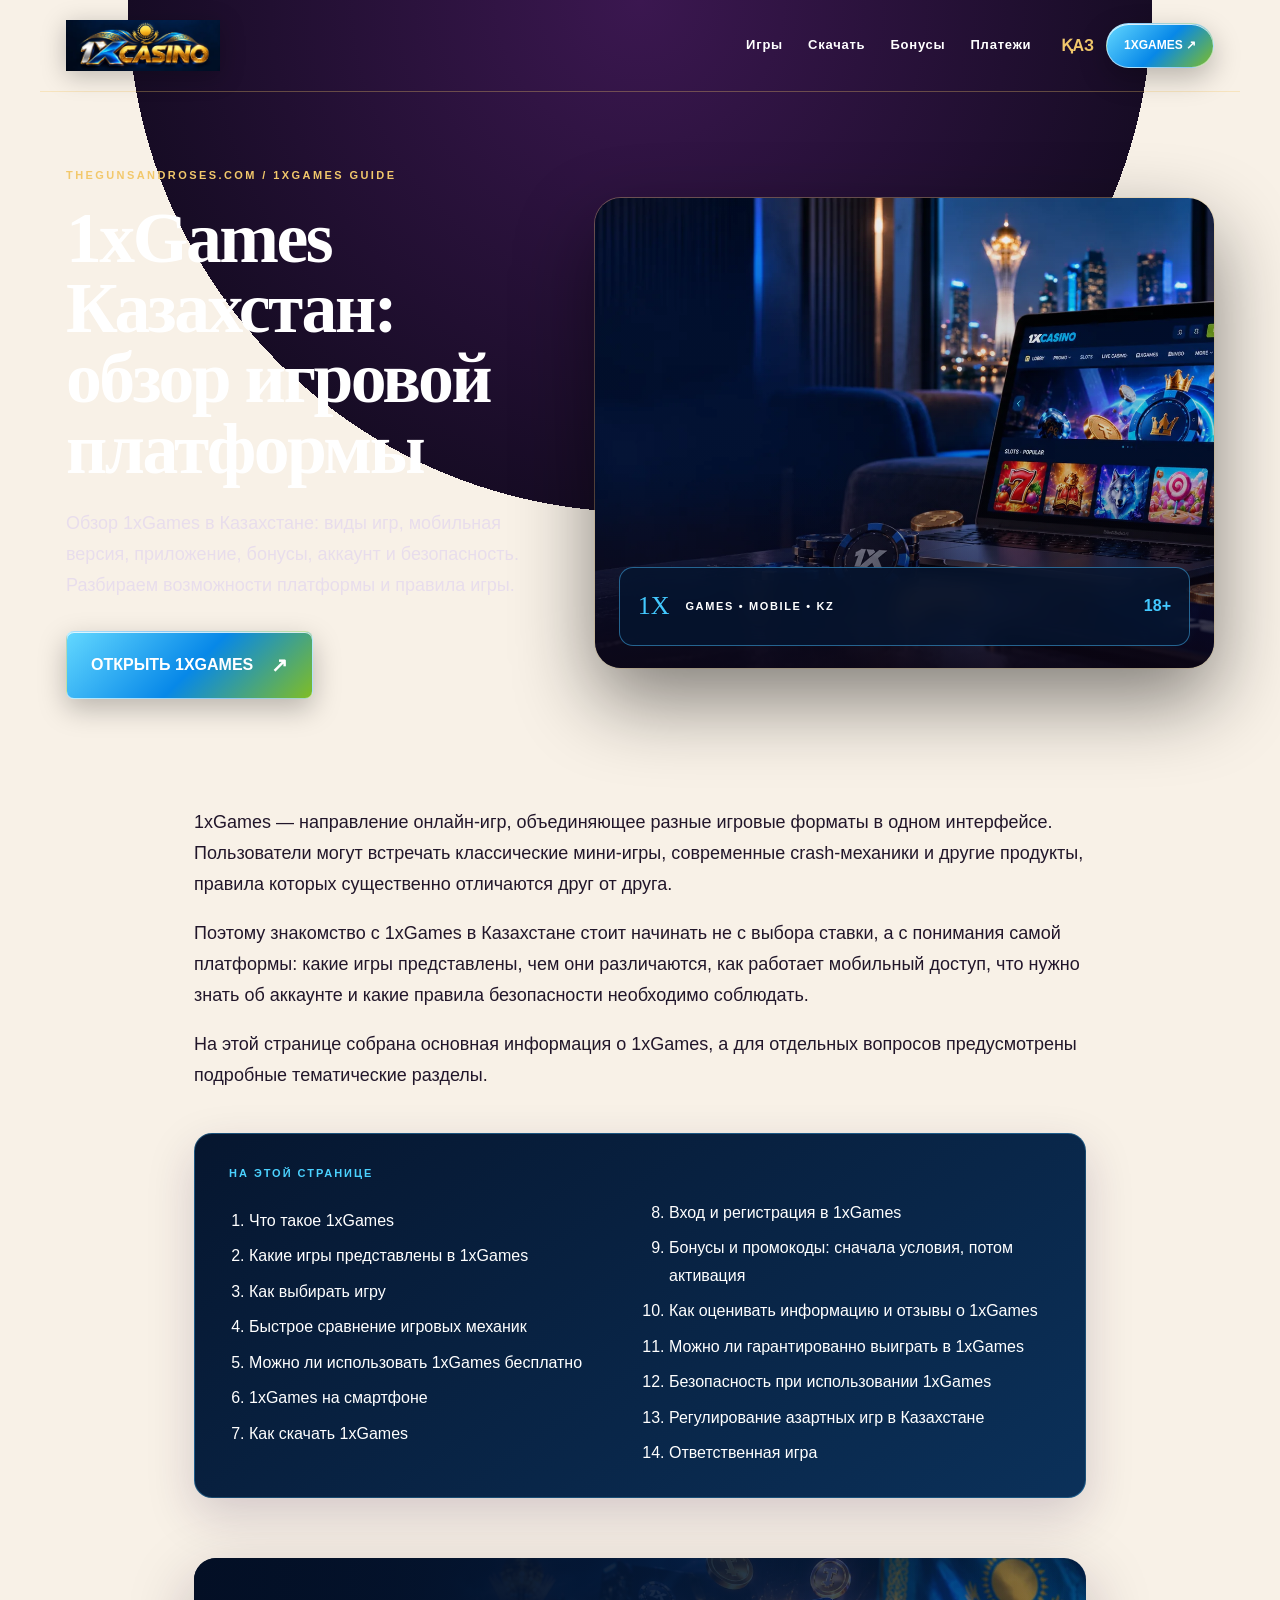
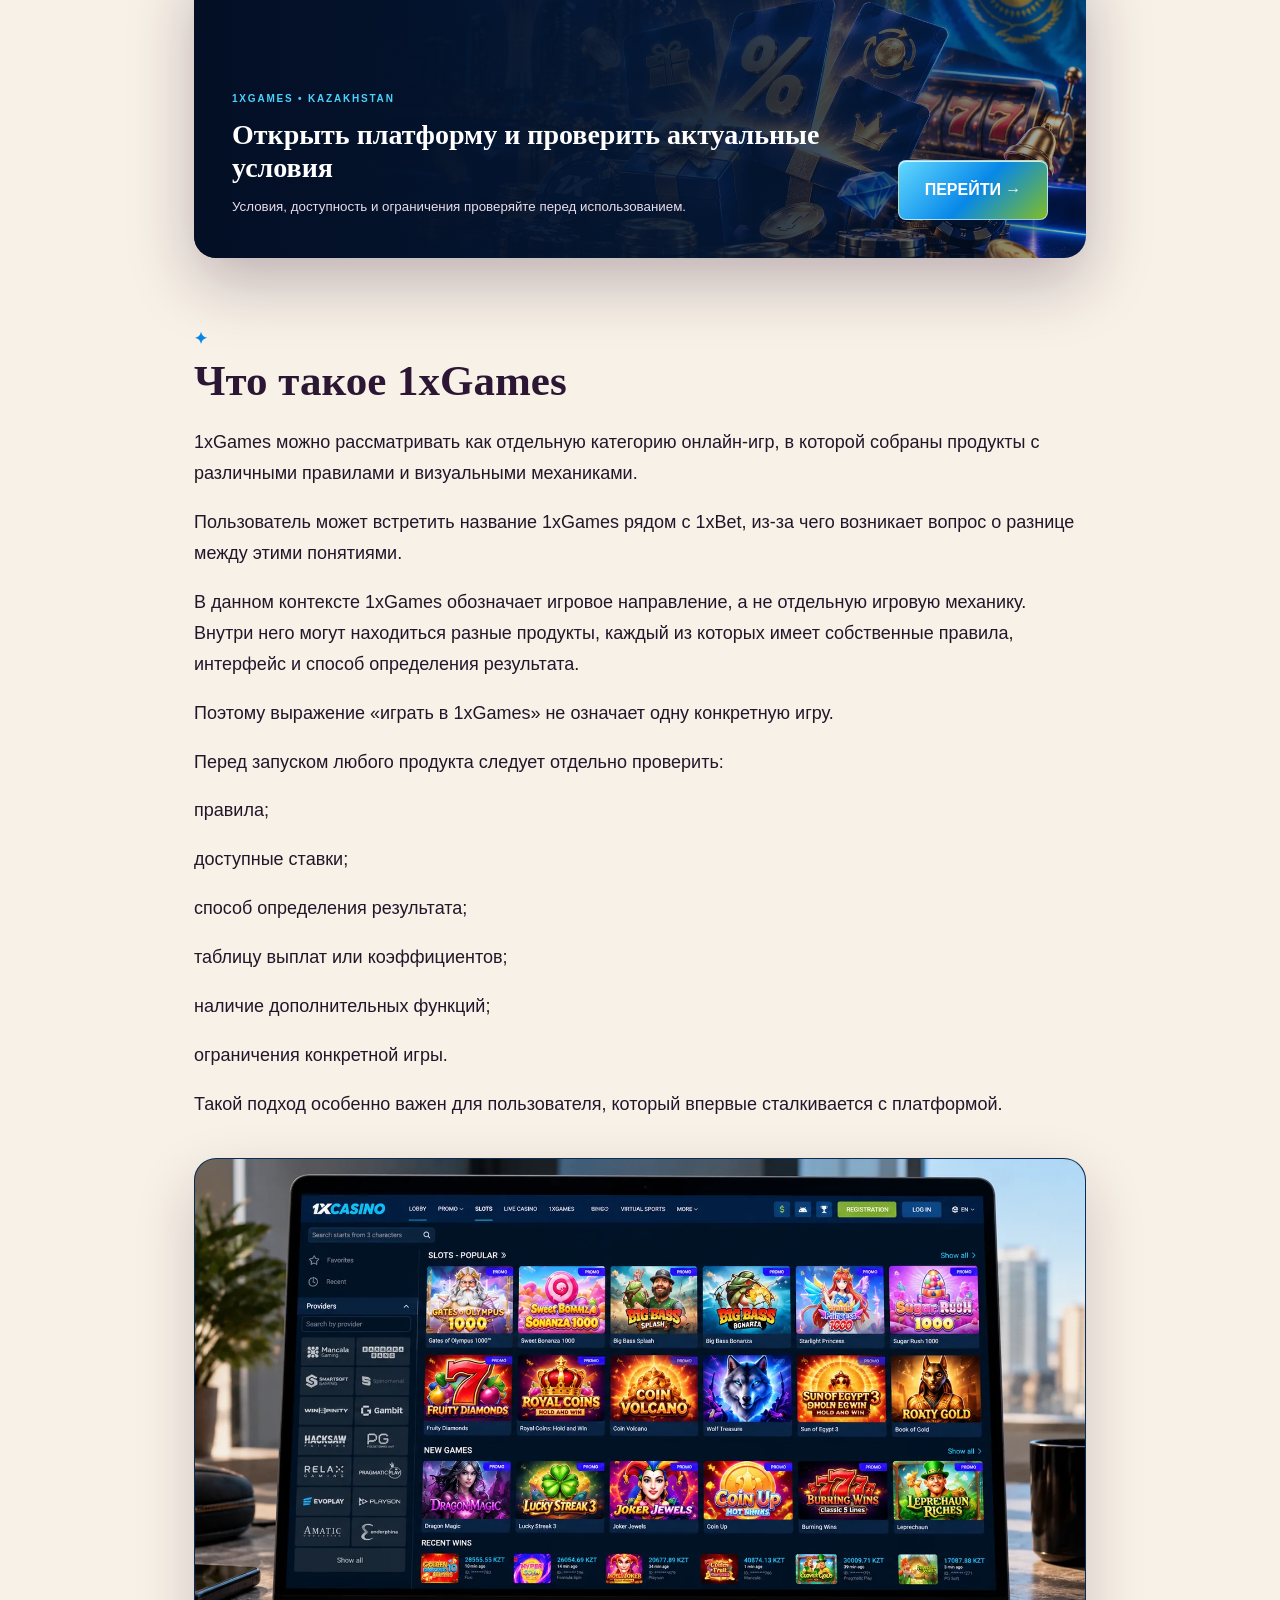
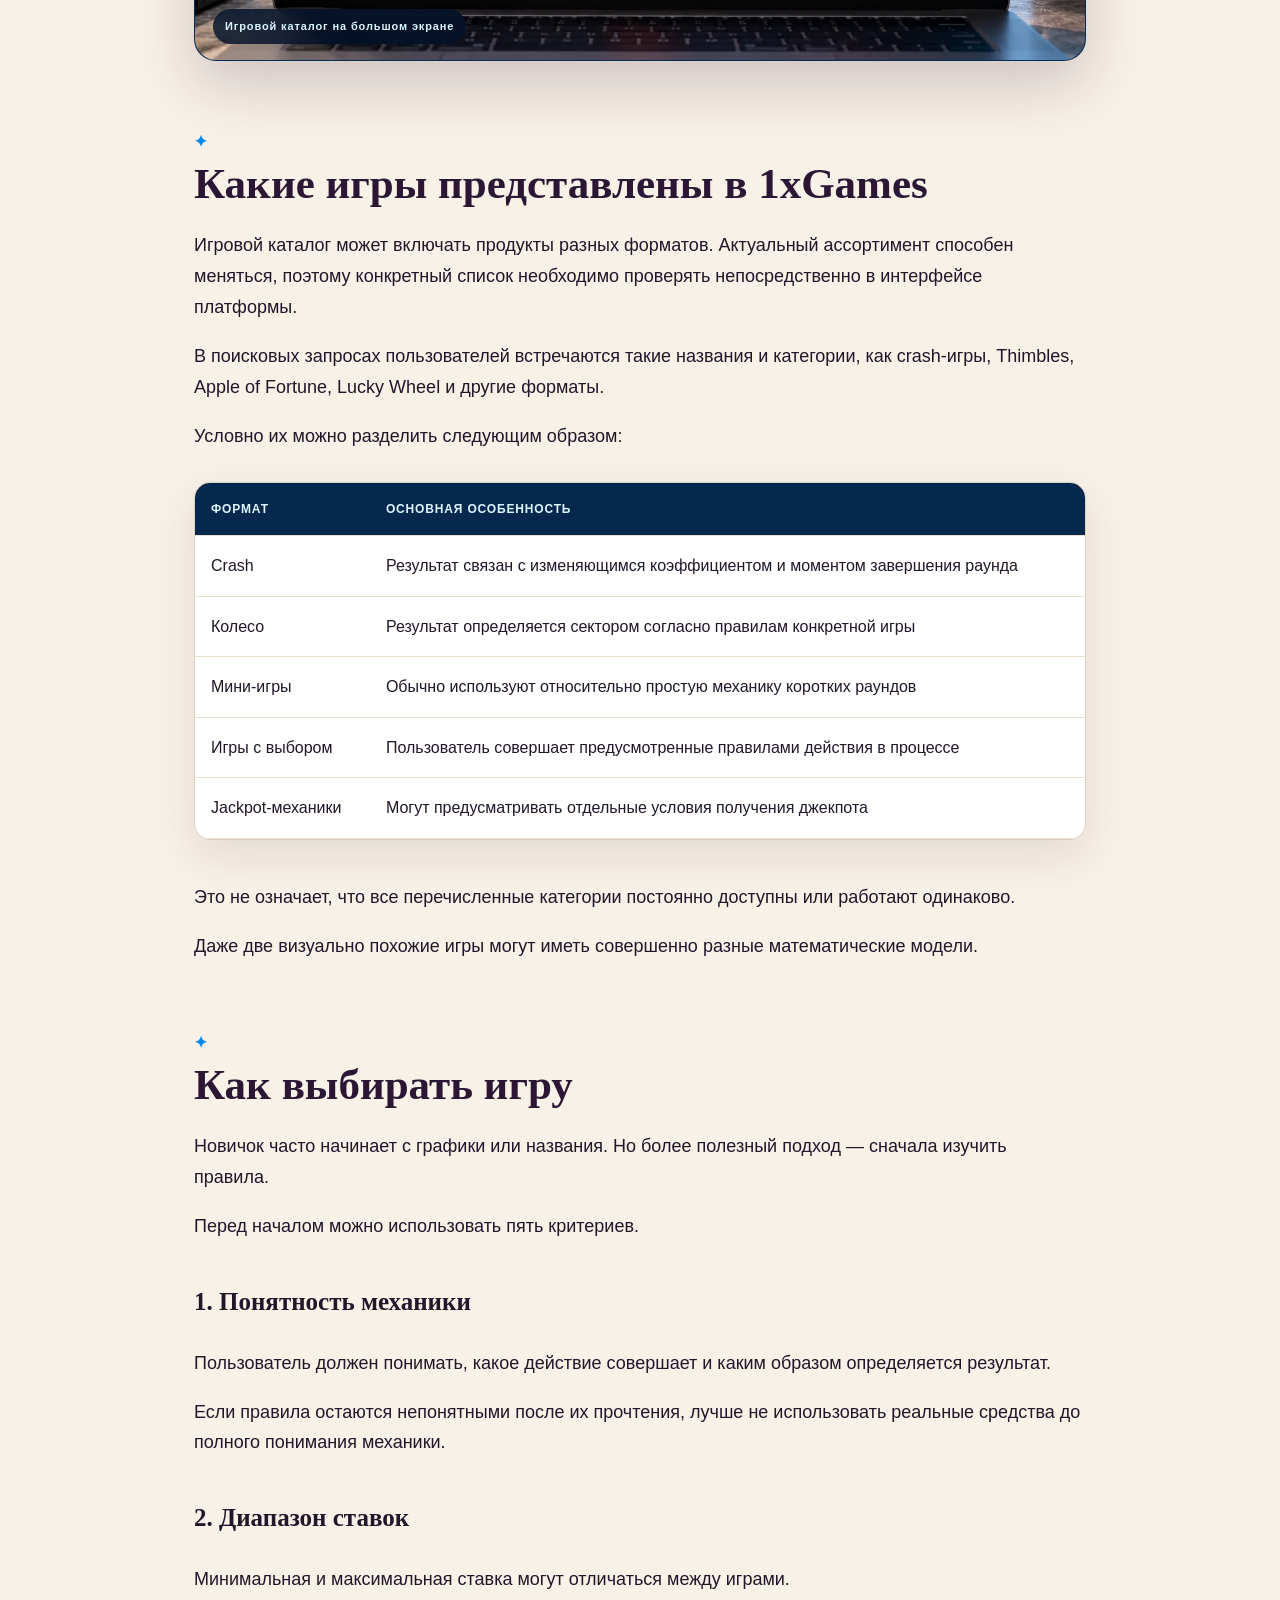
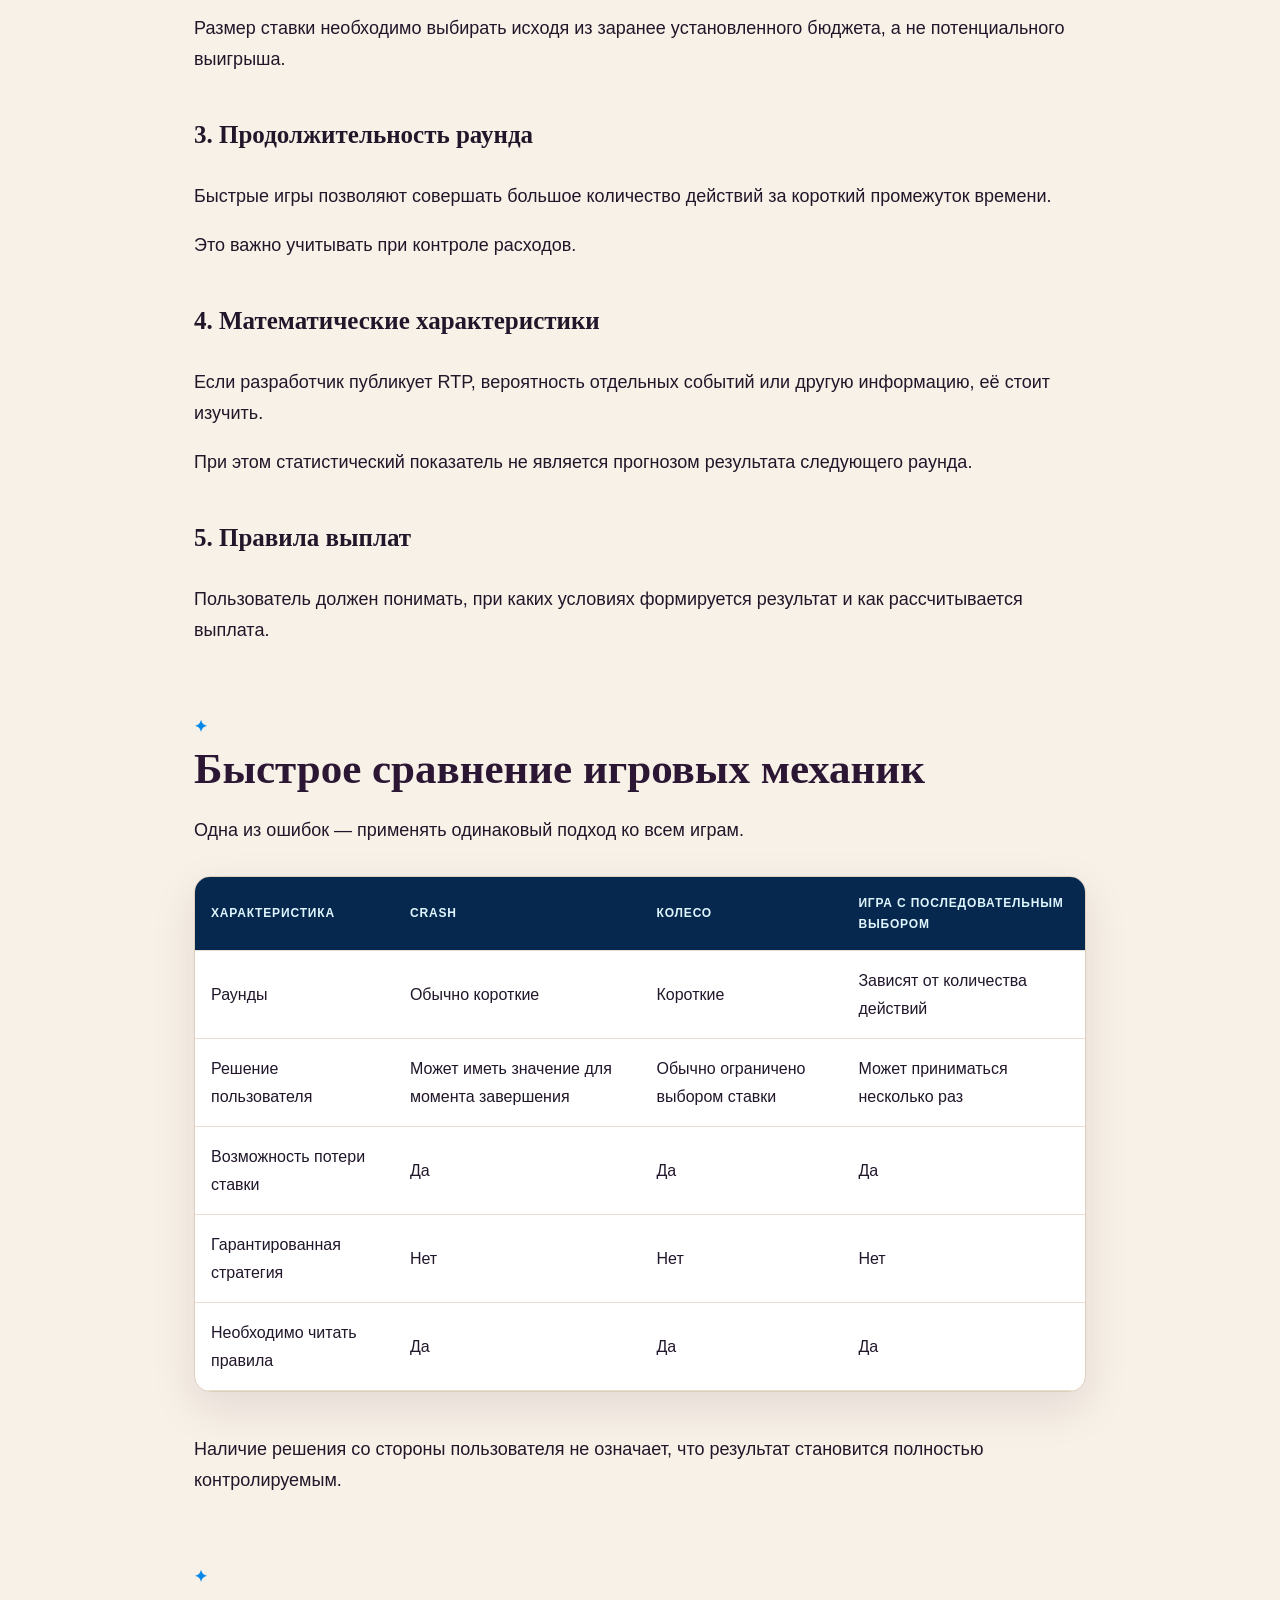
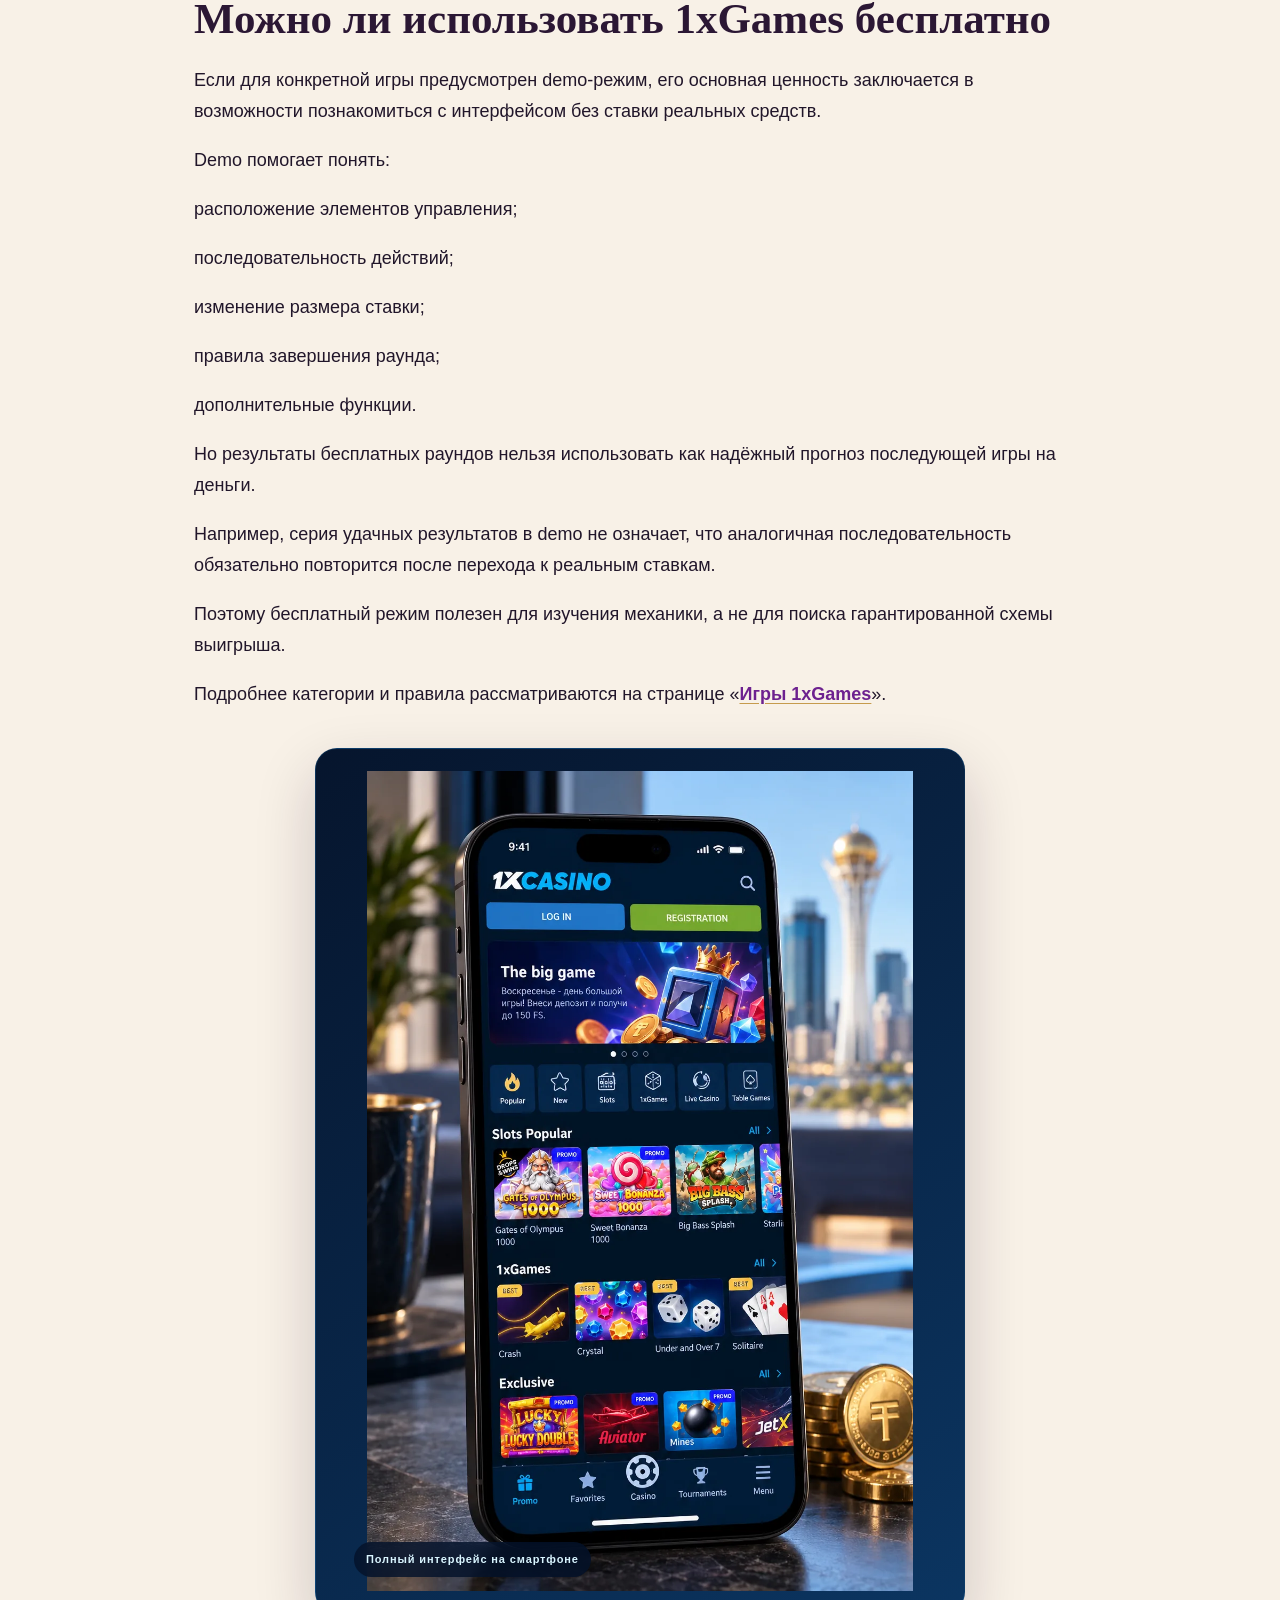
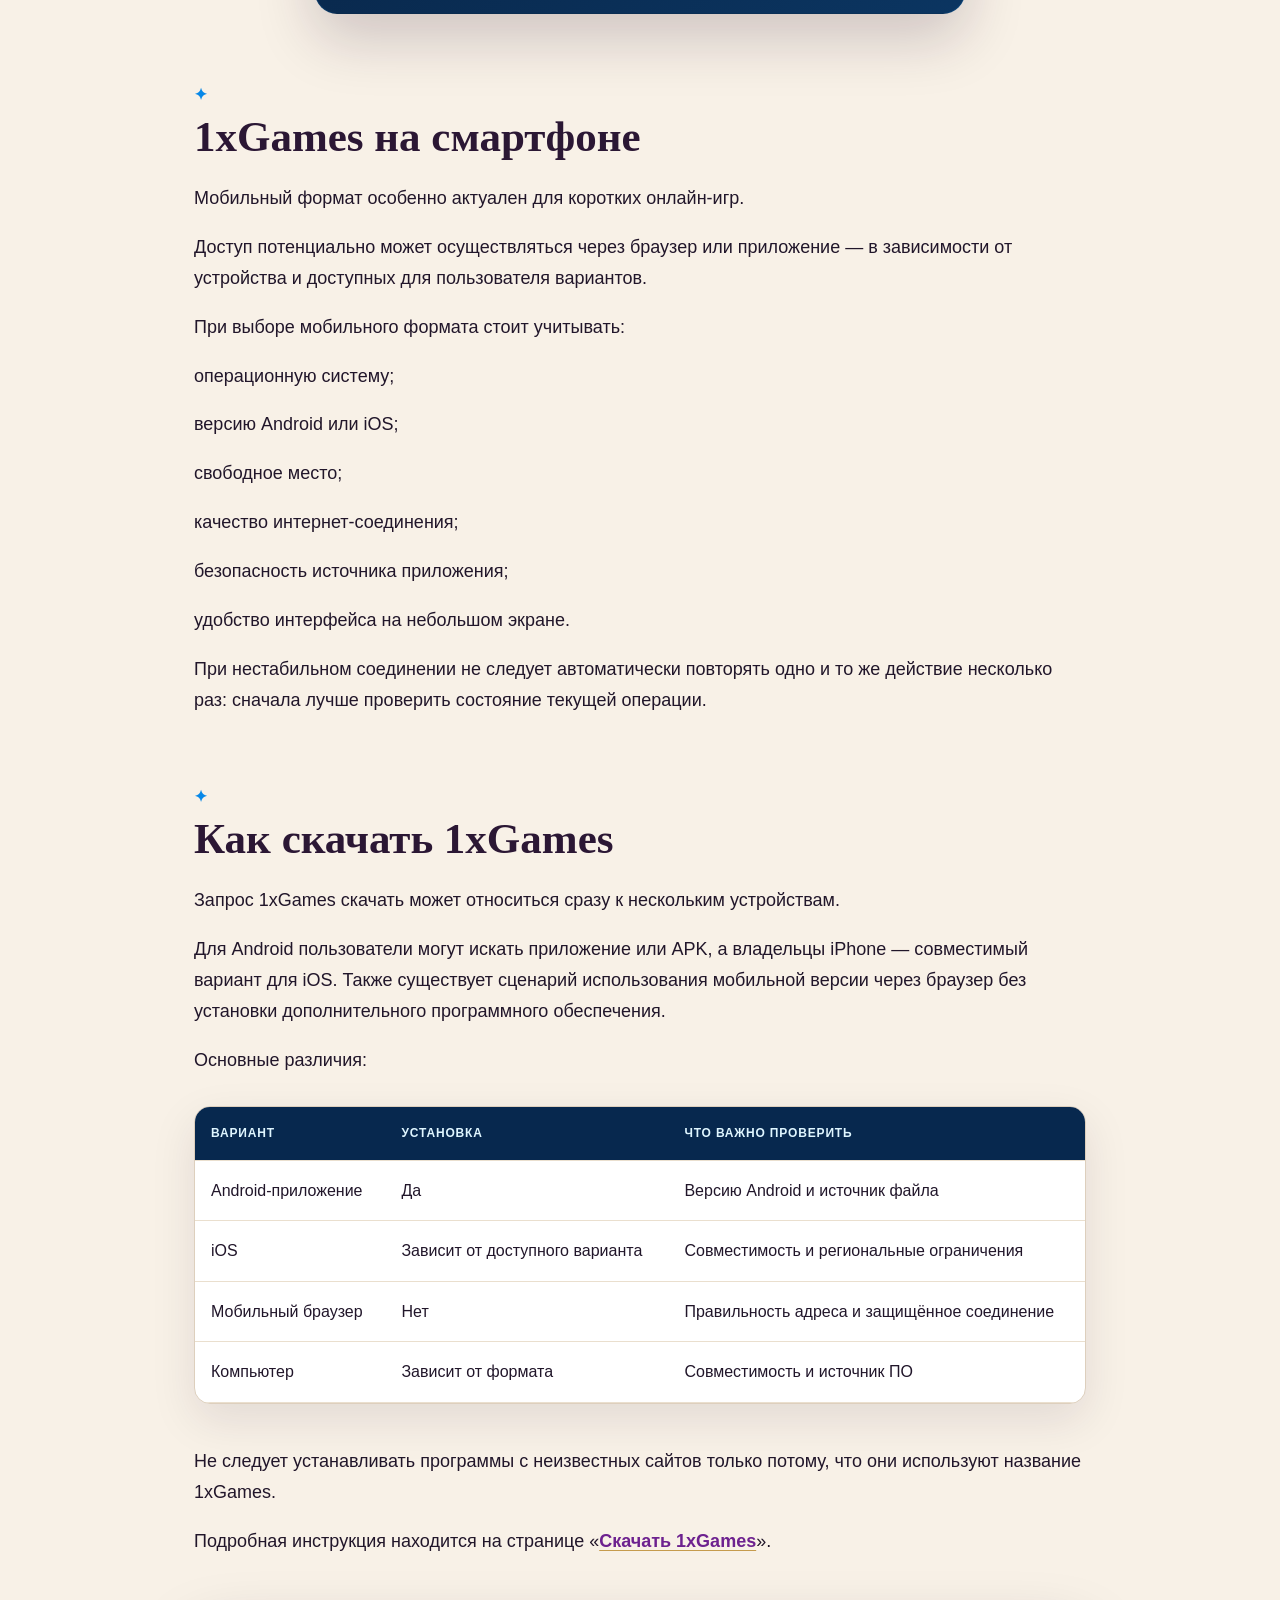
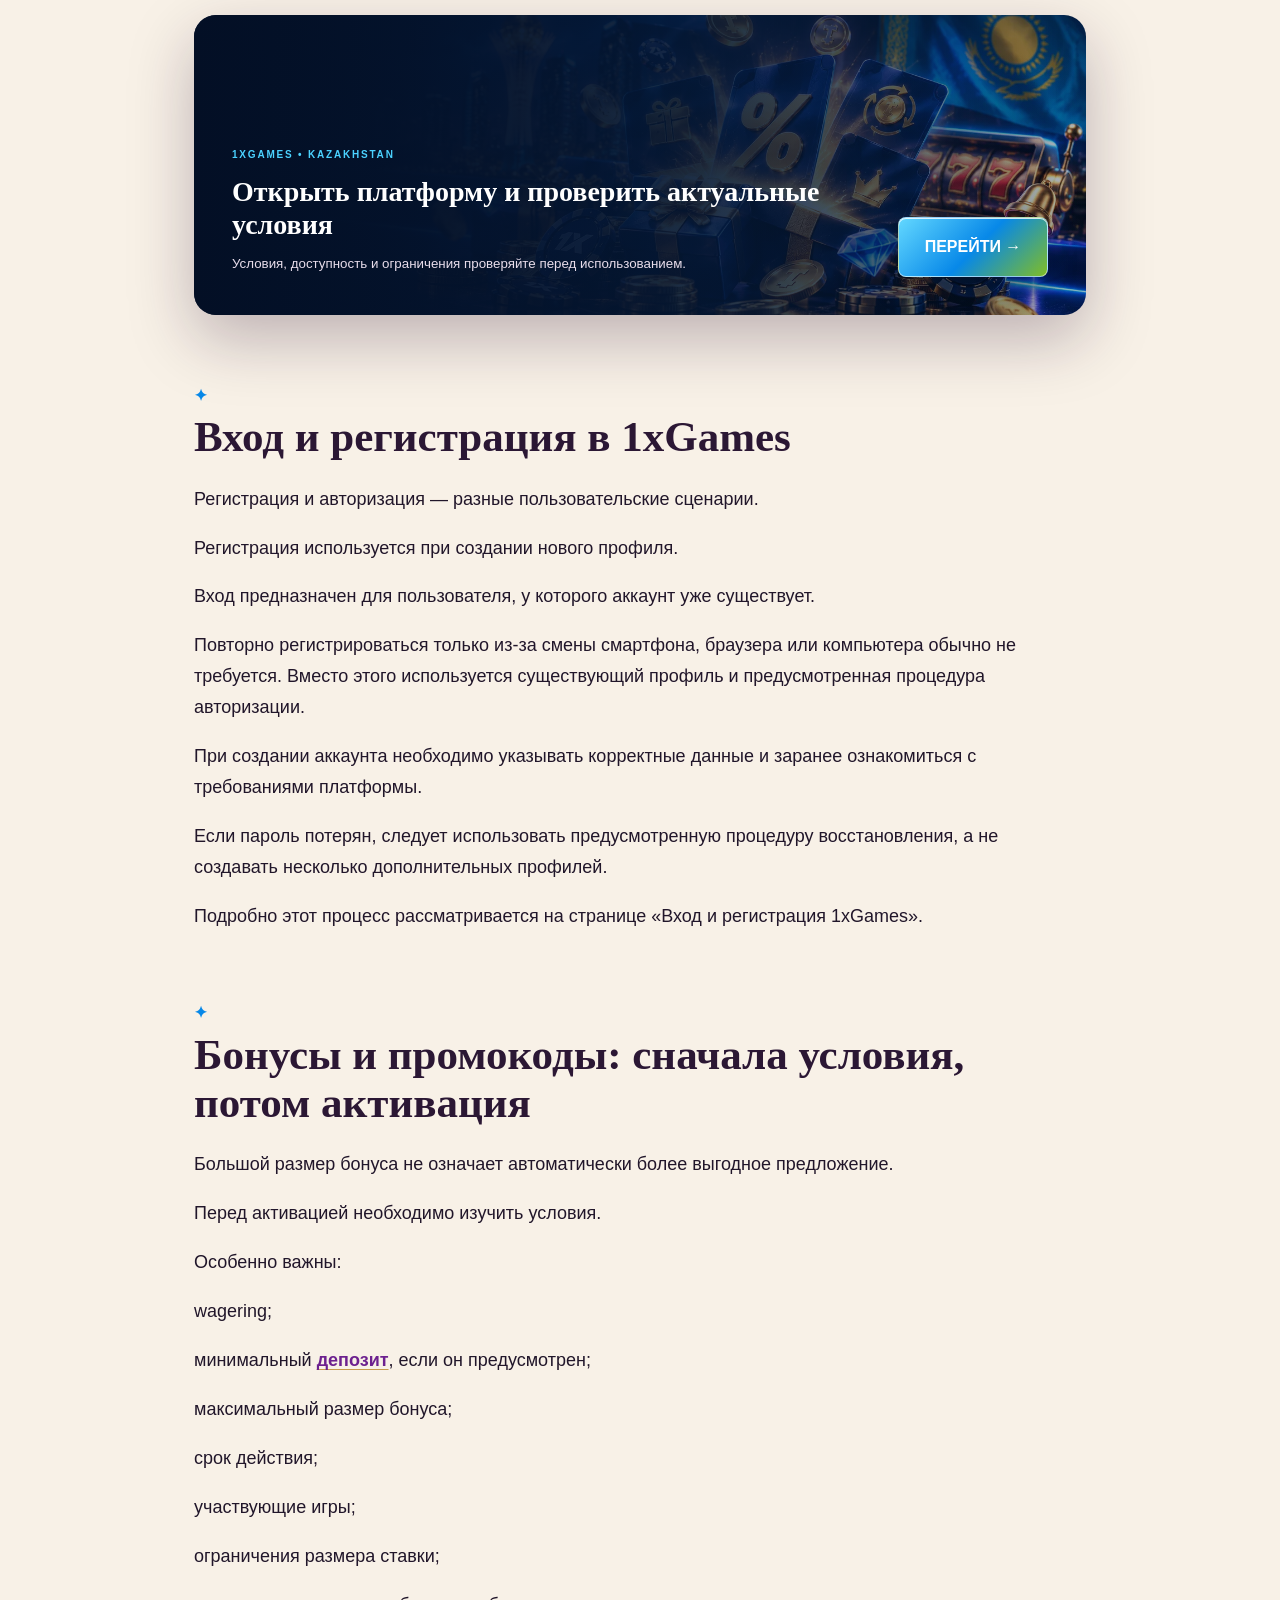
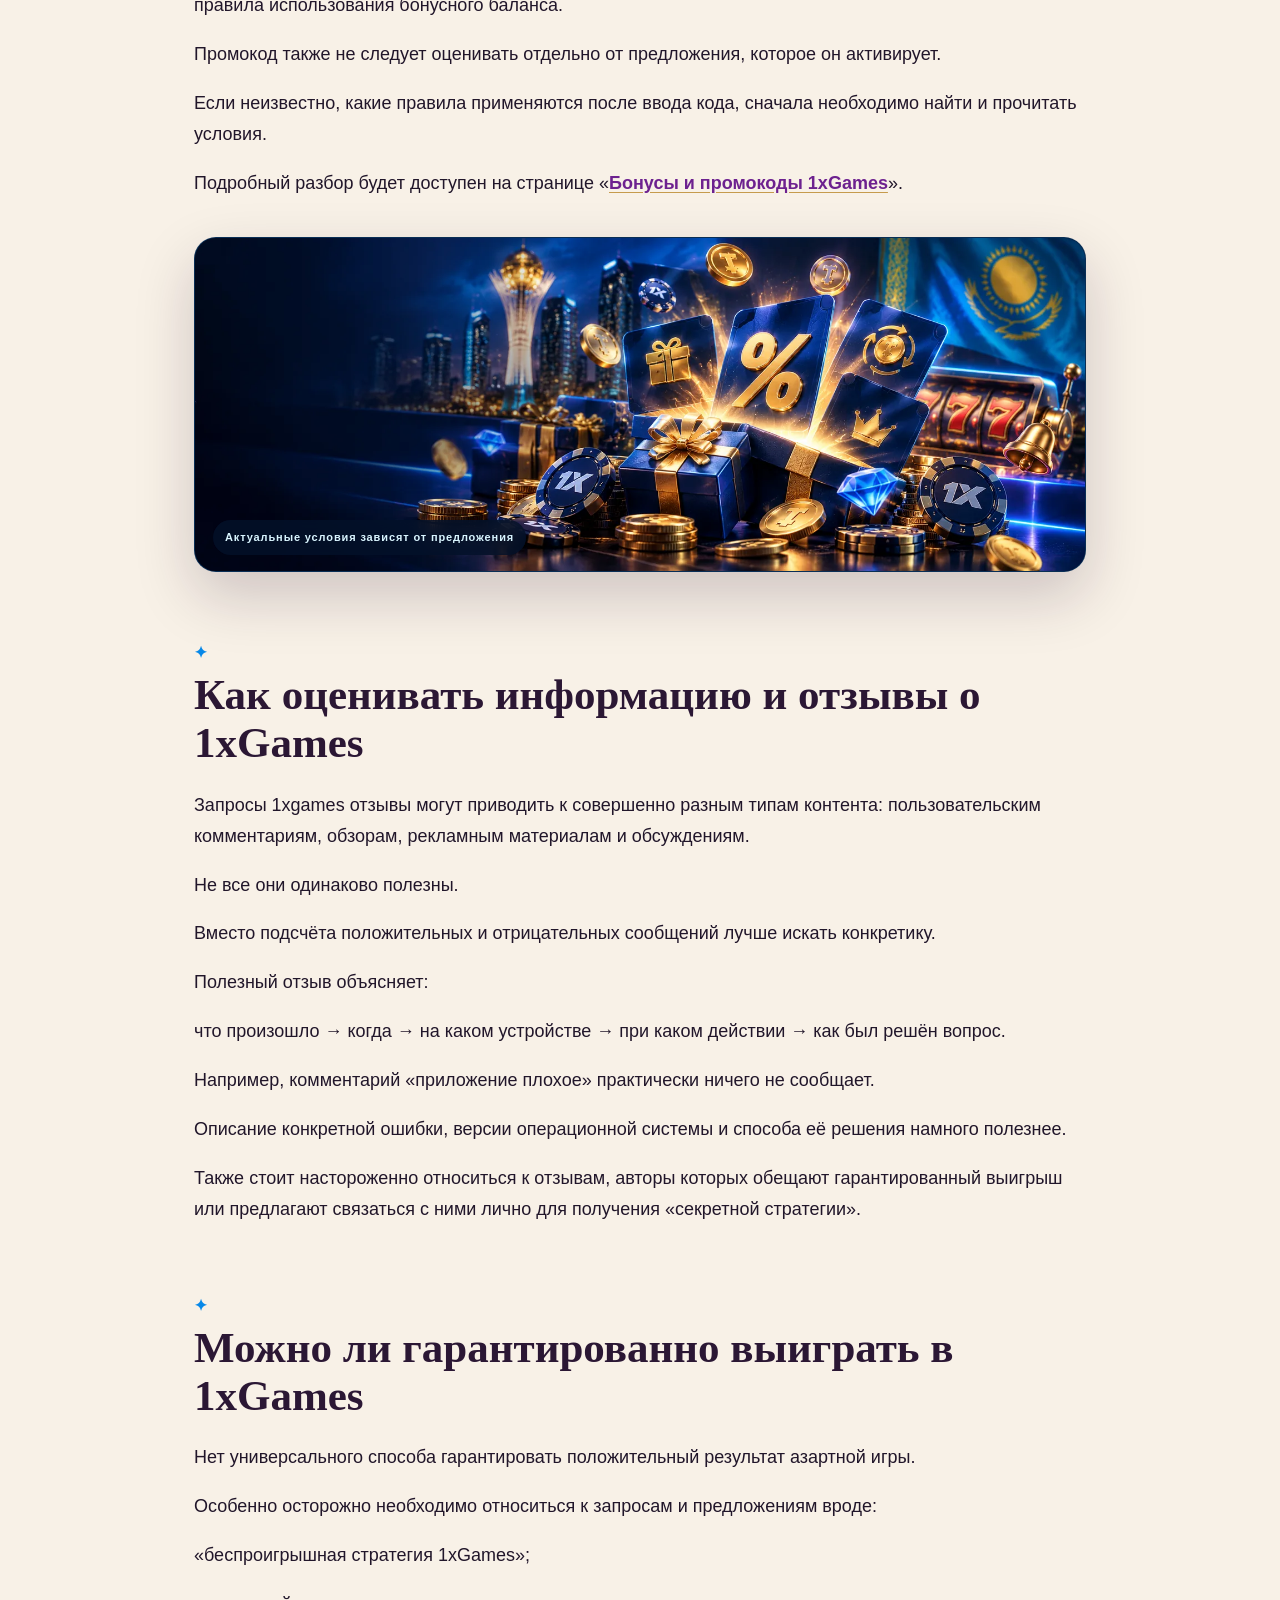
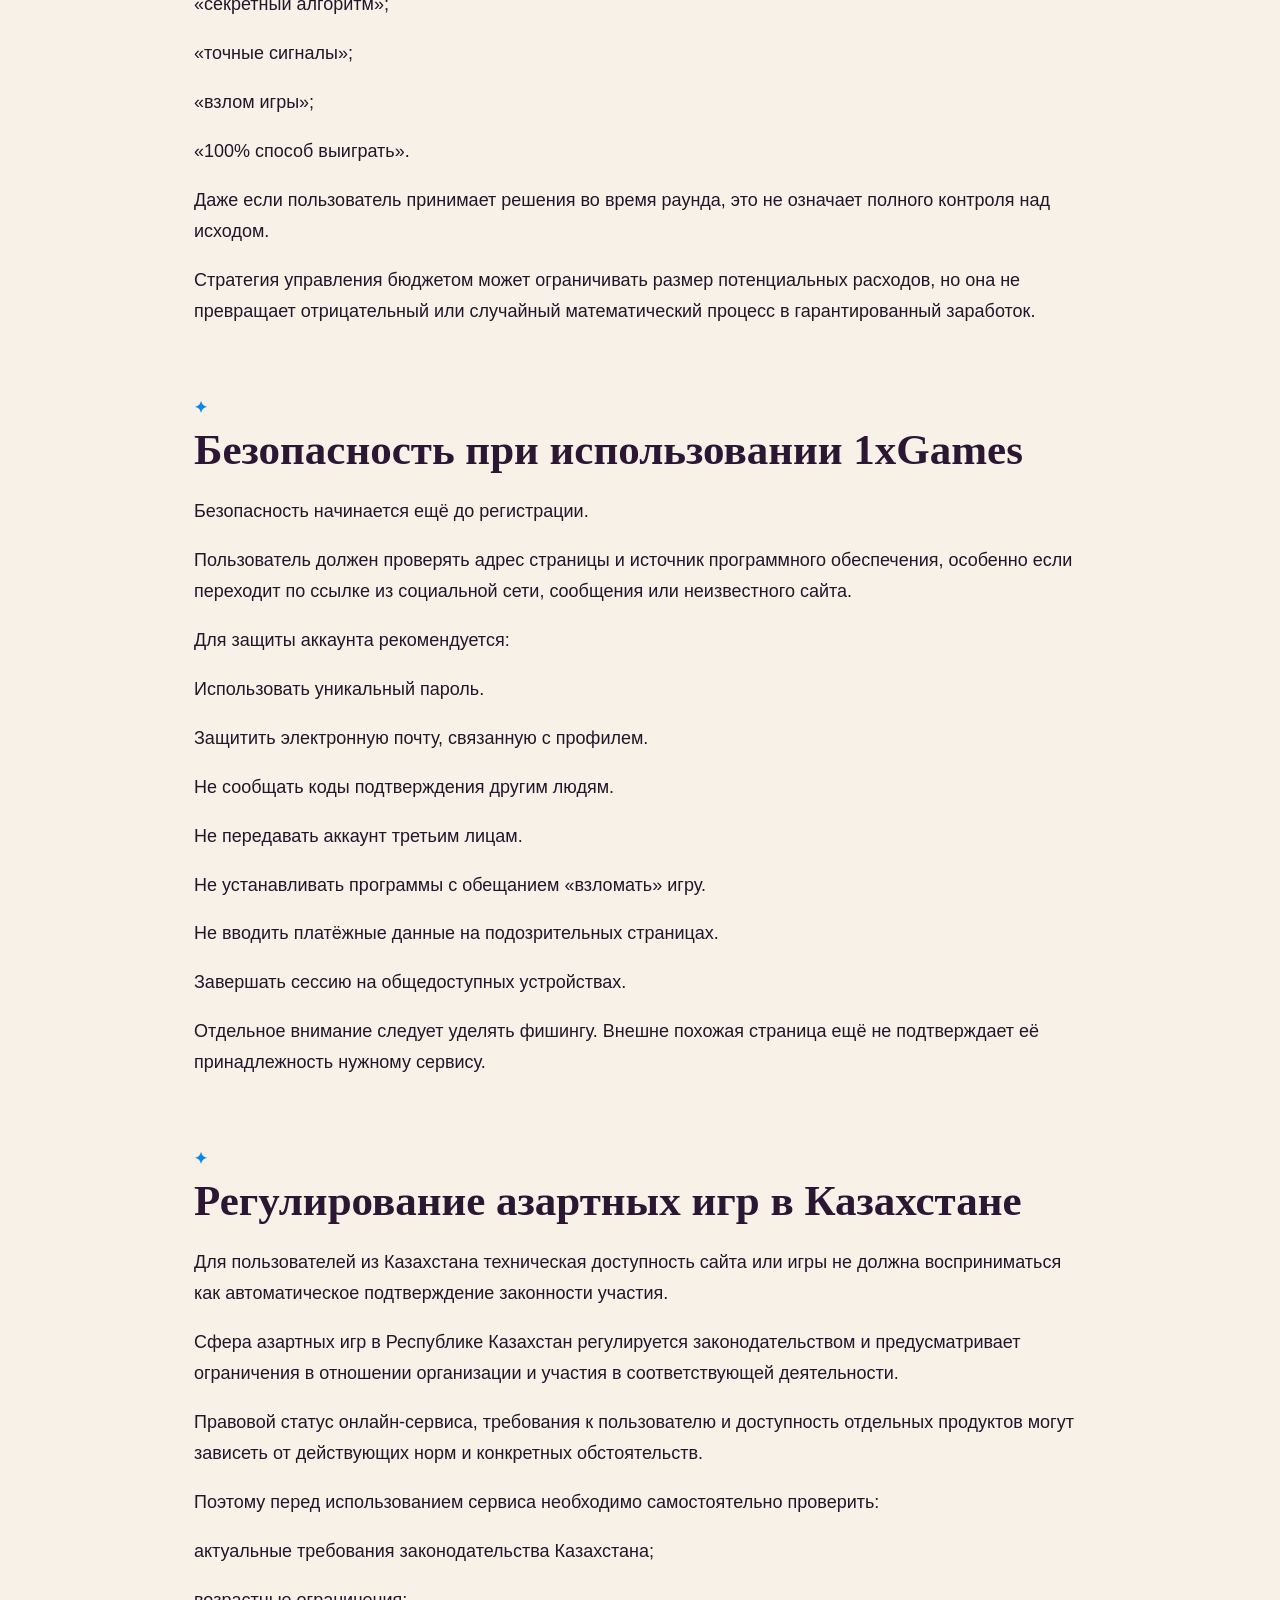
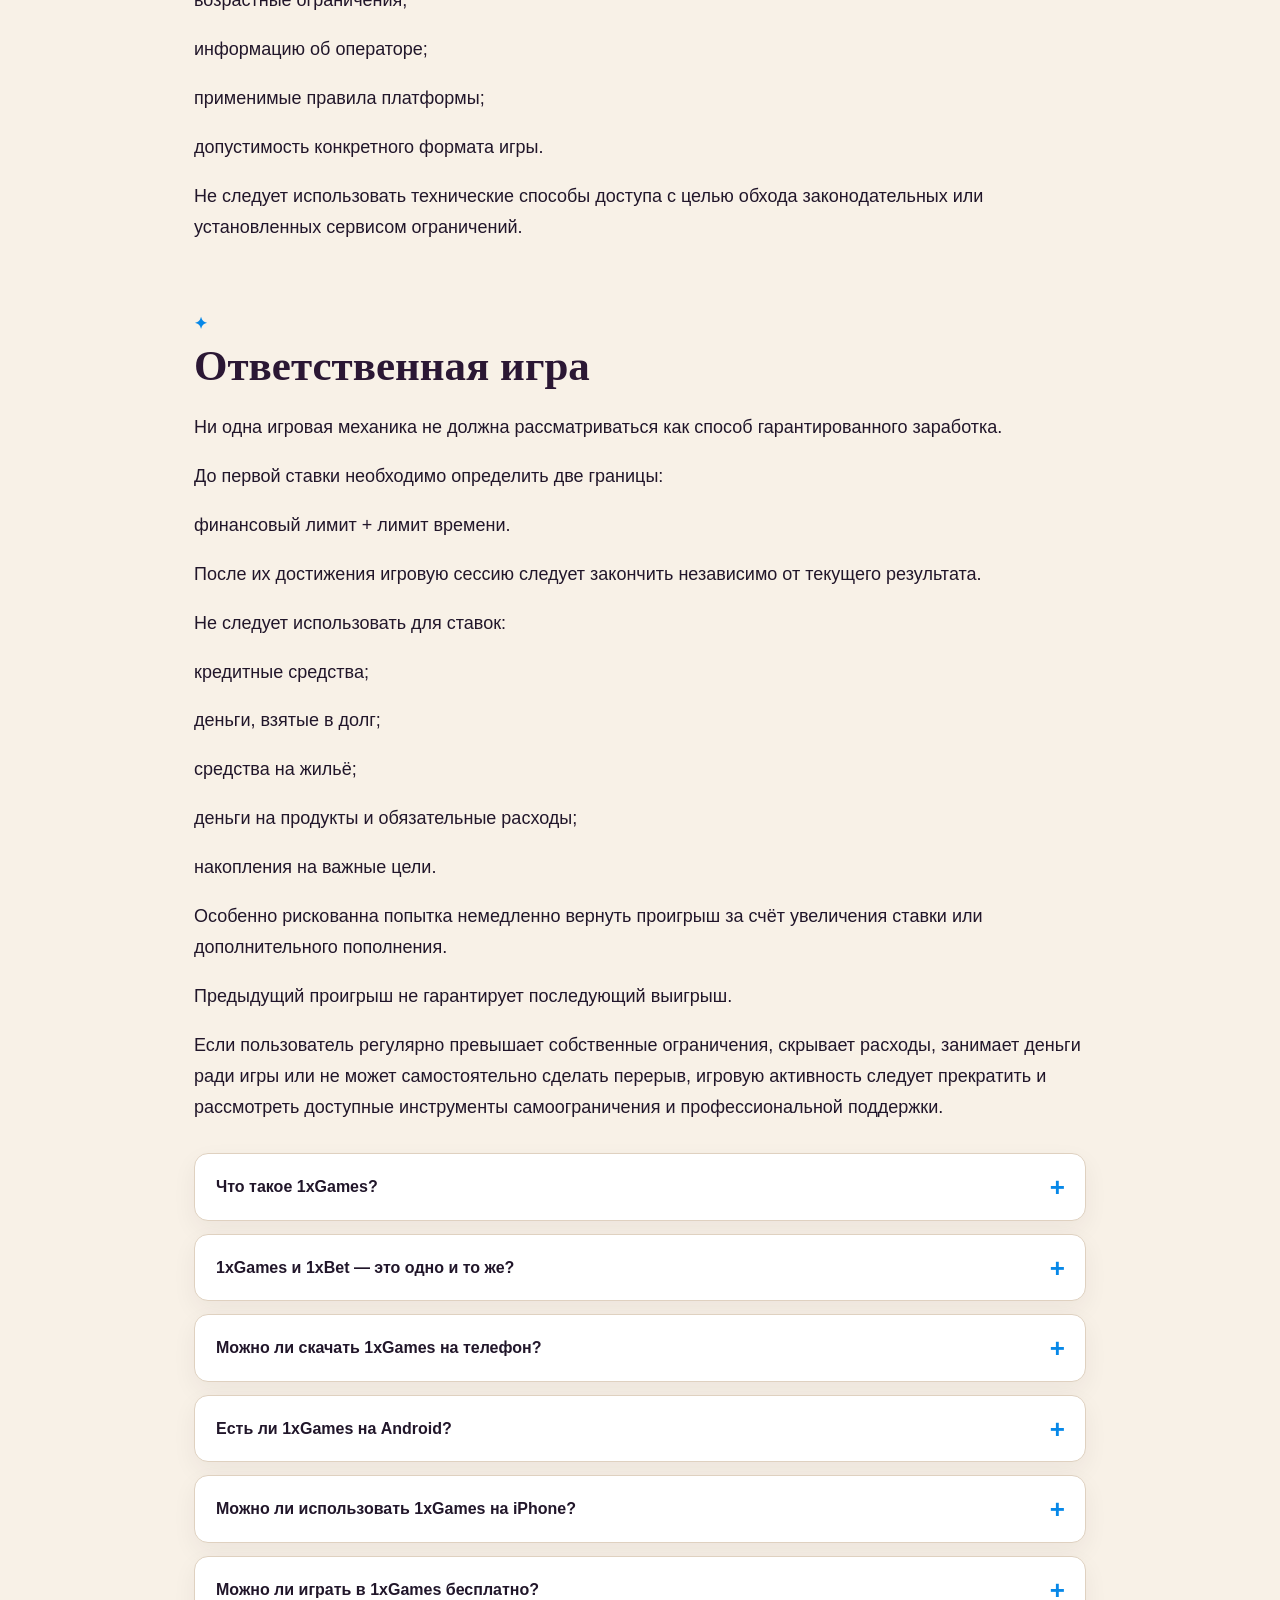
==== commit a059399f: "Update2" ====
--- a/index.html
+++ b/index.html
@@ -1,5 +1,5 @@
-<!doctype html><html lang="ru"><head><meta charset="utf-8"><meta name="viewport" content="width=device-width,initial-scale=1"><title>1xGames Казахстан — игры, приложение и обзор платформы</title><meta name="description" content="Обзор 1xGames в Казахстане: виды игр, мобильная версия, приложение, бонусы, аккаунт и безопасность. Разбираем возможности платформы и правила игры."><link rel="canonical" href="https://thegunsandroses.com/"><meta name="robots" content="index,follow"><meta name="google-site-verification" content="P_tBZTkmZBPvhhTVpAWwyuTfqRqusBLi5eSHK2BmX5U" /><meta property="og:title" content="1xGames Казахстан — игры, приложение и обзор платформы"><meta property="og:description" content="Обзор 1xGames в Казахстане: виды игр, мобильная версия, приложение, бонусы, аккаунт и безопасность. Разбираем возможности платформы и правила игры."><meta property="og:url" content="https://thegunsandroses.com/"><meta property="og:type" content="article"><link rel="icon" href="/favicon.svg" type="image/svg+xml"><link rel="stylesheet" href="/assets/css/site.css"></head><body>
-<header class="mast"><a class="brand" href="/"><span class="brand-mark">1X</span><span class="brand-copy">GAMES<br><b>KAZAKHSTAN</b></span></a><nav class="desk-nav"><a href="/games/">Игры</a><a href="/download/">Скачать</a><a href="/bonuses/">Бонусы</a><a href="/payments/">Платежи</a></nav><div class="head-actions"><a class="lang" href="/kz/">ҚАЗ</a><a class="head-cta" href="/go/">1XGAMES ↗</a></div></header>
+<!doctype html><html lang="ru"><head><meta charset="utf-8"><meta name="viewport" content="width=device-width,initial-scale=1"><title>1xGames Казахстан — игры, приложение и обзор платформы</title><meta name="description" content="Обзор 1xGames в Казахстане: виды игр, мобильная версия, приложение, бонусы, аккаунт и безопасность. Разбираем возможности платформы и правила игры."><link rel="canonical" href="https://thegunsandroses.com/"><meta name="robots" content="index,follow"><meta name="google-site-verification" content="P_tBZTkmZBPvhhTVpAWwyuTfqRqusBLi5eSHK2BmX5U" /><meta property="og:title" content="1xGames Казахстан — игры, приложение и обзор платформы"><meta property="og:description" content="Обзор 1xGames в Казахстане: виды игр, мобильная версия, приложение, бонусы, аккаунт и безопасность. Разбираем возможности платформы и правила игры."><meta property="og:url" content="https://thegunsandroses.com/"><meta property="og:type" content="article"><link rel="icon" href="/assets/img/favicon.webp" type="image/webp"><link rel="stylesheet" href="/assets/css/site.css"></head><body class="route-">
+<header class="mast"><a class="brand" href="/"><img src="/assets/img/logo.webp" alt="1xCasino Kazakhstan"></a><nav class="desk-nav"><a href="/games/">Игры</a><a href="/download/">Скачать</a><a href="/bonuses/">Бонусы</a><a href="/payments/">Платежи</a></nav><div class="head-actions"><a class="lang" href="/kz/">ҚАЗ</a><a class="head-cta" href="/go/">1XGAMES ↗</a></div></header>
 <main><section class="hero"><div class="hero-copy"><div class="eyebrow">THEGUNSANDROSES.COM / 1XGAMES GUIDE</div><h1>1xGames Казахстан: обзор игровой платформы</h1><p>Обзор 1xGames в Казахстане: виды игр, мобильная версия, приложение, бонусы, аккаунт и безопасность. Разбираем возможности платформы и правила игры.</p><a class="hero-btn" href="/go/">ОТКРЫТЬ 1XGAMES <span>↗</span></a></div><div class="hero-art" aria-hidden="true"><div class="grid-card"><span>1X</span><b>GAMES • MOBILE • KZ</b><em>18+</em></div></div></section>
-<article class="content-shell"><p>1xGames — направление онлайн-игр, объединяющее разные игровые форматы в одном интерфейсе. Пользователи могут встречать классические мини-игры, современные crash-механики и другие продукты, правила которых существенно отличаются друг от друга.</p><p>Поэтому знакомство с 1xGames в Казахстане стоит начинать не с выбора ставки, а с понимания самой платформы: какие игры представлены, чем они различаются, как работает мобильный доступ, что нужно знать об аккаунте и какие правила безопасности необходимо соблюдать.</p><p>На этой странице собрана основная информация о 1xGames, а для отдельных вопросов предусмотрены подробные тематические разделы.</p><nav class="toc"><div class="toc-kicker">НА ЭТОЙ СТРАНИЦЕ</div><ol><li><a href="#что-такое-1xgames">Что такое 1xGames</a></li><li><a href="#какие-игры-представлены-в-1xgames">Какие игры представлены в 1xGames</a></li><li><a href="#как-выбирать-игру">Как выбирать игру</a></li><li><a href="#быстрое-сравнение-игровых-механик">Быстрое сравнение игровых механик</a></li><li><a href="#можно-ли-использовать-1xgames-бесплатно">Можно ли использовать 1xGames бесплатно</a></li><li><a href="#1xgames-на-смартфоне">1xGames на смартфоне</a></li><li><a href="#как-скачать-1xgames">Как скачать 1xGames</a></li><li><a href="#вход-и-регистрация-в-1xgames">Вход и регистрация в 1xGames</a></li><li><a href="#бонусы-и-промокоды-сначала-условия-потом-активация">Бонусы и промокоды: сначала условия, потом активация</a></li><li><a href="#как-оценивать-информацию-и-отзывы-о-1xgames">Как оценивать информацию и отзывы о 1xGames</a></li><li><a href="#можно-ли-гарантированно-выиграть-в-1xgames">Можно ли гарантированно выиграть в 1xGames</a></li><li><a href="#безопасность-при-использовании-1xgames">Безопасность при использовании 1xGames</a></li><li><a href="#регулирование-азартных-игр-в-казахстане">Регулирование азартных игр в Казахстане</a></li><li><a href="#ответственная-игра">Ответственная игра</a></li></ol></nav><aside class="ref-panel"><div><span class="ref-label">1XGAMES • KAZAKHSTAN</span><strong>Открыть платформу и проверить актуальные условия</strong><small>Условия, доступность и ограничения проверяйте перед использованием.</small></div><a class="action-btn" href="/go/">ПЕРЕЙТИ →</a></aside><p>Что такое 1xGames</p><p>Какие игры представлены в 1xGames</p><p>Как выбирать игру</p><p>Можно ли играть бесплатно</p><p>1xGames на смартфоне</p><p>Скачивание приложения</p><p>Вход и регистрация</p><p>Бонусы и промокоды</p><p>Как оценивать информацию и отзывы</p><p>Безопасность аккаунта</p><p>Регулирование в Казахстане</p><p>Ответственная игра</p><p>FAQ</p><h2 id="что-такое-1xgames">Что такое 1xGames</h2><p>1xGames можно рассматривать как отдельную категорию онлайн-игр, в которой собраны продукты с различными правилами и визуальными механиками.</p><p>Пользователь может встретить название 1xGames рядом с 1xBet, из-за чего возникает вопрос о разнице между этими понятиями.</p><p>В данном контексте 1xGames обозначает игровое направление, а не отдельную игровую механику. Внутри него могут находиться разные продукты, каждый из которых имеет собственные правила, интерфейс и способ определения результата.</p><p>Поэтому выражение «играть в 1xGames» не означает одну конкретную игру.</p><p>Перед запуском любого продукта следует отдельно проверить:</p><p>правила;</p><p>доступные ставки;</p><p>способ определения результата;</p><p>таблицу выплат или коэффициентов;</p><p>наличие дополнительных функций;</p><p>ограничения конкретной игры.</p><p>Такой подход особенно важен для пользователя, который впервые сталкивается с платформой.</p><h2 id="какие-игры-представлены-в-1xgames">Какие игры представлены в 1xGames</h2><p>Игровой каталог может включать продукты разных форматов. Актуальный ассортимент способен меняться, поэтому конкретный список необходимо проверять непосредственно в интерфейсе платформы.</p><p>В поисковых запросах пользователей встречаются такие названия и категории, как crash-игры, Thimbles, Apple of Fortune, Lucky Wheel и другие форматы.</p><p>Условно их можно разделить следующим образом:</p><div class="table-wrap"><table><tr><th>Формат</th><th>Основная особенность</th></tr><tr><td>Crash</td><td>Результат связан с изменяющимся коэффициентом и моментом завершения раунда</td></tr><tr><td>Колесо</td><td>Результат определяется сектором согласно правилам конкретной игры</td></tr><tr><td>Мини-игры</td><td>Обычно используют относительно простую механику коротких раундов</td></tr><tr><td>Игры с выбором</td><td>Пользователь совершает предусмотренные правилами действия в процессе</td></tr><tr><td>Jackpot-механики</td><td>Могут предусматривать отдельные условия получения джекпота</td></tr></table></div><p>Это не означает, что все перечисленные категории постоянно доступны или работают одинаково.</p><p>Даже две визуально похожие игры могут иметь совершенно разные математические модели.</p><h2 id="как-выбирать-игру">Как выбирать игру</h2><p>Новичок часто начинает с графики или названия. Но более полезный подход — сначала изучить правила.</p><p>Перед началом можно использовать пять критериев.</p><h3>1. Понятность механики</h3><p>Пользователь должен понимать, какое действие совершает и каким образом определяется результат.</p><p>Если правила остаются непонятными после их прочтения, лучше не использовать реальные средства до полного понимания механики.</p><h3>2. Диапазон ставок</h3><p>Минимальная и максимальная ставка могут отличаться между играми.</p><p>Размер ставки необходимо выбирать исходя из заранее установленного бюджета, а не потенциального выигрыша.</p><h3>3. Продолжительность раунда</h3><p>Быстрые игры позволяют совершать большое количество действий за короткий промежуток времени.</p><p>Это важно учитывать при контроле расходов.</p><h3>4. Математические характеристики</h3><p>Если разработчик публикует RTP, вероятность отдельных событий или другую информацию, её стоит изучить.</p><p>При этом статистический показатель не является прогнозом результата следующего раунда.</p><h3>5. Правила выплат</h3><p>Пользователь должен понимать, при каких условиях формируется результат и как рассчитывается выплата.</p><h2 id="быстрое-сравнение-игровых-механик">Быстрое сравнение игровых механик</h2><figure class="editorial-image"><img src="/assets/img/gameplay.webp" alt="Игровые механики 1xGames" loading="lazy"><figcaption class="image-note">Игровые механики 1xGames</figcaption></figure><p>Одна из ошибок — применять одинаковый подход ко всем играм.</p><div class="table-wrap"><table><tr><th>Характеристика</th><th>Crash</th><th>Колесо</th><th>Игра с последовательным выбором</th></tr><tr><td>Раунды</td><td>Обычно короткие</td><td>Короткие</td><td>Зависят от количества действий</td></tr><tr><td>Решение пользователя</td><td>Может иметь значение для момента завершения</td><td>Обычно ограничено выбором ставки</td><td>Может приниматься несколько раз</td></tr><tr><td>Возможность потери ставки</td><td>Да</td><td>Да</td><td>Да</td></tr><tr><td>Гарантированная стратегия</td><td>Нет</td><td>Нет</td><td>Нет</td></tr><tr><td>Необходимо читать правила</td><td>Да</td><td>Да</td><td>Да</td></tr></table></div><p>Наличие решения со стороны пользователя не означает, что результат становится полностью контролируемым.</p><h2 id="можно-ли-использовать-1xgames-бесплатно">Можно ли использовать 1xGames бесплатно</h2><p>Если для конкретной игры предусмотрен demo-режим, его основная ценность заключается в возможности познакомиться с интерфейсом без ставки реальных средств.</p><p>Demo помогает понять:</p><p>расположение элементов управления;</p><p>последовательность действий;</p><p>изменение размера ставки;</p><p>правила завершения раунда;</p><p>дополнительные функции.</p><p>Но результаты бесплатных раундов нельзя использовать как надёжный прогноз последующей игры на деньги.</p><p>Например, серия удачных результатов в demo не означает, что аналогичная последовательность обязательно повторится после перехода к реальным ставкам.</p><p>Поэтому бесплатный режим полезен для изучения механики, а не для поиска гарантированной схемы выигрыша.</p><p>Подробнее категории и правила рассматриваются на странице «<a class="text-link" href="/games/">Игры 1xGames</a>».</p><h2 id="1xgames-на-смартфоне">1xGames на смартфоне</h2><p>Мобильный формат особенно актуален для коротких онлайн-игр.</p><p>Доступ потенциально может осуществляться через браузер или приложение — в зависимости от устройства и доступных для пользователя вариантов.</p><p>При выборе мобильного формата стоит учитывать:</p><p>операционную систему;</p><p>версию Android или iOS;</p><p>свободное место;</p><p>качество интернет-соединения;</p><p>безопасность источника приложения;</p><p>удобство интерфейса на небольшом экране.</p><p>При нестабильном соединении не следует автоматически повторять одно и то же действие несколько раз: сначала лучше проверить состояние текущей операции.</p><h2 id="как-скачать-1xgames">Как скачать 1xGames</h2><p>Запрос 1xGames скачать может относиться сразу к нескольким устройствам.</p><p>Для Android пользователи могут искать приложение или APK, а владельцы iPhone — совместимый вариант для iOS. Также существует сценарий использования мобильной версии через браузер без установки дополнительного программного обеспечения.</p><p>Основные различия:</p><div class="table-wrap"><table><tr><th>Вариант</th><th>Установка</th><th>Что важно проверить</th></tr><tr><td>Android-приложение</td><td>Да</td><td>Версию Android и источник файла</td></tr><tr><td>iOS</td><td>Зависит от доступного варианта</td><td>Совместимость и региональные ограничения</td></tr><tr><td>Мобильный браузер</td><td>Нет</td><td>Правильность адреса и защищённое соединение</td></tr><tr><td>Компьютер</td><td>Зависит от формата</td><td>Совместимость и источник ПО</td></tr></table></div><p>Не следует устанавливать программы с неизвестных сайтов только потому, что они используют название 1xGames.</p><p>Подробная инструкция находится на странице «<a class="text-link" href="/download/">Скачать 1xGames</a>».</p><aside class="ref-panel"><div><span class="ref-label">1XGAMES • KAZAKHSTAN</span><strong>Открыть платформу и проверить актуальные условия</strong><small>Условия, доступность и ограничения проверяйте перед использованием.</small></div><a class="action-btn" href="/go/">ПЕРЕЙТИ →</a></aside><h2 id="вход-и-регистрация-в-1xgames">Вход и регистрация в 1xGames</h2><figure class="editorial-image tall"><img src="/assets/img/mobile.webp" alt="Мобильный формат 1xGames" loading="lazy"><figcaption class="image-note">Мобильный формат 1xGames</figcaption></figure><p>Регистрация и авторизация — разные пользовательские сценарии.</p><p>Регистрация используется при создании нового профиля.</p><p>Вход предназначен для пользователя, у которого аккаунт уже существует.</p><p>Повторно регистрироваться только из-за смены смартфона, браузера или компьютера обычно не требуется. Вместо этого используется существующий профиль и предусмотренная процедура авторизации.</p><p>При создании аккаунта необходимо указывать корректные данные и заранее ознакомиться с требованиями платформы.</p><p>Если пароль потерян, следует использовать предусмотренную процедуру восстановления, а не создавать несколько дополнительных профилей.</p><p>Подробно этот процесс рассматривается на странице «Вход и регистрация 1xGames».</p><h2 id="бонусы-и-промокоды-сначала-условия-потом-активация">Бонусы и промокоды: сначала условия, потом активация</h2><p>Большой размер бонуса не означает автоматически более выгодное предложение.</p><p>Перед активацией необходимо изучить условия.</p><p>Особенно важны:</p><p>wagering;</p><p>минимальный <a class="text-link" href="/payments/">депозит</a>, если он предусмотрен;</p><p>максимальный размер бонуса;</p><p>срок действия;</p><p>участвующие игры;</p><p>ограничения размера ставки;</p><p>правила использования бонусного баланса.</p><p>Промокод также не следует оценивать отдельно от предложения, которое он активирует.</p><p>Если неизвестно, какие правила применяются после ввода кода, сначала необходимо найти и прочитать условия.</p><p>Подробный разбор будет доступен на странице «<a class="text-link" href="/bonuses/">Бонусы и промокоды 1xGames</a>».</p><h2 id="как-оценивать-информацию-и-отзывы-о-1xgames">Как оценивать информацию и отзывы о 1xGames</h2><p>Запросы 1xgames отзывы могут приводить к совершенно разным типам контента: пользовательским комментариям, обзорам, рекламным материалам и обсуждениям.</p><p>Не все они одинаково полезны.</p><p>Вместо подсчёта положительных и отрицательных сообщений лучше искать конкретику.</p><p>Полезный отзыв объясняет:</p><p>что произошло → когда → на каком устройстве → при каком действии → как был решён вопрос.</p><p>Например, комментарий «приложение плохое» практически ничего не сообщает.</p><p>Описание конкретной ошибки, версии операционной системы и способа её решения намного полезнее.</p><p>Также стоит настороженно относиться к отзывам, авторы которых обещают гарантированный выигрыш или предлагают связаться с ними лично для получения «секретной стратегии».</p><h2 id="можно-ли-гарантированно-выиграть-в-1xgames">Можно ли гарантированно выиграть в 1xGames</h2><figure class="editorial-image"><img src="/assets/img/feature.webp" alt="Функции и игровые возможности" loading="lazy"><figcaption class="image-note">Функции и игровые возможности</figcaption></figure><p>Нет универсального способа гарантировать положительный результат азартной игры.</p><p>Особенно осторожно необходимо относиться к запросам и предложениям вроде:</p><p>«беспроигрышная стратегия 1xGames»;</p><p>«секретный алгоритм»;</p><p>«точные сигналы»;</p><p>«взлом игры»;</p><p>«100% способ выиграть».</p><p>Даже если пользователь принимает решения во время раунда, это не означает полного контроля над исходом.</p><p>Стратегия управления бюджетом может ограничивать размер потенциальных расходов, но она не превращает отрицательный или случайный математический процесс в гарантированный заработок.</p><h2 id="безопасность-при-использовании-1xgames">Безопасность при использовании 1xGames</h2><p>Безопасность начинается ещё до регистрации.</p><p>Пользователь должен проверять адрес страницы и источник программного обеспечения, особенно если переходит по ссылке из социальной сети, сообщения или неизвестного сайта.</p><p>Для защиты аккаунта рекомендуется:</p><p>Использовать уникальный пароль.</p><p>Защитить электронную почту, связанную с профилем.</p><p>Не сообщать коды подтверждения другим людям.</p><p>Не передавать аккаунт третьим лицам.</p><p>Не устанавливать программы с обещанием «взломать» игру.</p><p>Не вводить платёжные данные на подозрительных страницах.</p><p>Завершать сессию на общедоступных устройствах.</p><p>Отдельное внимание следует уделять фишингу. Внешне похожая страница ещё не подтверждает её принадлежность нужному сервису.</p><h2 id="регулирование-азартных-игр-в-казахстане">Регулирование азартных игр в Казахстане</h2><p>Для пользователей из Казахстана техническая доступность сайта или игры не должна восприниматься как автоматическое подтверждение законности участия.</p><p>Сфера азартных игр в Республике Казахстан регулируется законодательством и предусматривает ограничения в отношении организации и участия в соответствующей деятельности.</p><p>Правовой статус онлайн-сервиса, требования к пользователю и доступность отдельных продуктов могут зависеть от действующих норм и конкретных обстоятельств.</p><p>Поэтому перед использованием сервиса необходимо самостоятельно проверить:</p><p>актуальные требования законодательства Казахстана;</p><p>возрастные ограничения;</p><p>информацию об операторе;</p><p>применимые правила платформы;</p><p>допустимость конкретного формата игры.</p><p>Не следует использовать технические способы доступа с целью обхода законодательных или установленных сервисом ограничений.</p><h2 id="ответственная-игра">Ответственная игра</h2><p>Ни одна игровая механика не должна рассматриваться как способ гарантированного заработка.</p><p>До первой ставки необходимо определить две границы:</p><p>финансовый лимит + лимит времени.</p><p>После их достижения игровую сессию следует закончить независимо от текущего результата.</p><p>Не следует использовать для ставок:</p><p>кредитные средства;</p><p>деньги, взятые в долг;</p><p>средства на жильё;</p><p>деньги на продукты и обязательные расходы;</p><p>накопления на важные цели.</p><p>Особенно рискованна попытка немедленно вернуть проигрыш за счёт увеличения ставки или дополнительного пополнения.</p><p>Предыдущий проигрыш не гарантирует последующий выигрыш.</p><p>Если пользователь регулярно превышает собственные ограничения, скрывает расходы, занимает деньги ради игры или не может самостоятельно сделать перерыв, игровую активность следует прекратить и рассмотреть доступные инструменты самоограничения и профессиональной поддержки.</p><div class="faq-grid"><details><summary>Что такое 1xGames?</summary><div class="faq-answer"><p>1xGames — игровое направление, объединяющее различные онлайн-игры и механики. Правила, ставки и способ определения результата зависят от конкретного продукта.</p></div></details><details><summary>1xGames и 1xBet — это одно и то же?</summary><div class="faq-answer"><p>Название 1xGames может встречаться внутри экосистемы, связанной с игровыми продуктами 1xBet. При этом 1xGames следует рассматривать как направление или категорию игр, а не как название одной конкретной игры.</p></div></details><details><summary>Можно ли скачать 1xGames на телефон?</summary><div class="faq-answer"><p>Варианты мобильного доступа зависят от устройства и доступности программного обеспечения. Пользователям Android и iOS следует отдельно проверять совместимость и источник приложения. Альтернативой может быть мобильная браузерная версия.</p></div></details><details><summary>Есть ли 1xGames на Android?</summary><div class="faq-answer"><p>Для Android могут использоваться соответствующие мобильные варианты, если они доступны пользователю. Перед установкой необходимо проверить системные требования и происхождение файла.</p></div></details><details><summary>Можно ли использовать 1xGames на iPhone?</summary><div class="faq-answer"><p>Возможность использования на iPhone зависит от актуальной доступности для iOS и региона. Если отдельное приложение недоступно, потенциальной альтернативой может быть совместимая мобильная веб-версия.</p></div></details><details><summary>Можно ли играть в 1xGames бесплатно?</summary><div class="faq-answer"><p>Если конкретная игра поддерживает demo-режим, его можно использовать для знакомства с интерфейсом и правилами. Наличие бесплатного режима необходимо проверять для каждой игры отдельно.</p></div></details><details><summary>Существует ли беспроигрышная стратегия 1xGames?</summary><div class="faq-answer"><p>Нет стратегии, которая могла бы гарантировать выигрыш в азартной игре. Предложения «100% алгоритмов», сигналов или программ для гарантированного выигрыша следует воспринимать критически.</p></div></details><details><summary>Что проверить перед использованием 1xGames в Казахстане?</summary><div class="faq-answer"><p>Следует проверить действующее законодательство Казахстана, возрастные требования, условия платформы, информацию об операторе и правила конкретной игры. Техническая доступность сайта сама по себе не подтверждает право на участие.</p></div></details></div><aside class="ref-panel"><div><span class="ref-label">1XGAMES • KAZAKHSTAN</span><strong>Открыть платформу и проверить актуальные условия</strong><small>Условия, доступность и ограничения проверяйте перед использованием.</small></div><a class="action-btn" href="/go/">ПЕРЕЙТИ →</a></aside></article></main>
+<article class="content-shell"><p>1xGames — направление онлайн-игр, объединяющее разные игровые форматы в одном интерфейсе. Пользователи могут встречать классические мини-игры, современные crash-механики и другие продукты, правила которых существенно отличаются друг от друга.</p><p>Поэтому знакомство с 1xGames в Казахстане стоит начинать не с выбора ставки, а с понимания самой платформы: какие игры представлены, чем они различаются, как работает мобильный доступ, что нужно знать об аккаунте и какие правила безопасности необходимо соблюдать.</p><p>На этой странице собрана основная информация о 1xGames, а для отдельных вопросов предусмотрены подробные тематические разделы.</p><nav class="toc"><div class="toc-kicker">НА ЭТОЙ СТРАНИЦЕ</div><ol><li><a href="#что-такое-1xgames">Что такое 1xGames</a></li><li><a href="#какие-игры-представлены-в-1xgames">Какие игры представлены в 1xGames</a></li><li><a href="#как-выбирать-игру">Как выбирать игру</a></li><li><a href="#быстрое-сравнение-игровых-механик">Быстрое сравнение игровых механик</a></li><li><a href="#можно-ли-использовать-1xgames-бесплатно">Можно ли использовать 1xGames бесплатно</a></li><li><a href="#1xgames-на-смартфоне">1xGames на смартфоне</a></li><li><a href="#как-скачать-1xgames">Как скачать 1xGames</a></li><li><a href="#вход-и-регистрация-в-1xgames">Вход и регистрация в 1xGames</a></li><li><a href="#бонусы-и-промокоды-сначала-условия-потом-активация">Бонусы и промокоды: сначала условия, потом активация</a></li><li><a href="#как-оценивать-информацию-и-отзывы-о-1xgames">Как оценивать информацию и отзывы о 1xGames</a></li><li><a href="#можно-ли-гарантированно-выиграть-в-1xgames">Можно ли гарантированно выиграть в 1xGames</a></li><li><a href="#безопасность-при-использовании-1xgames">Безопасность при использовании 1xGames</a></li><li><a href="#регулирование-азартных-игр-в-казахстане">Регулирование азартных игр в Казахстане</a></li><li><a href="#ответственная-игра">Ответственная игра</a></li></ol></nav><aside class="ref-panel"><div><span class="ref-label">1XGAMES • KAZAKHSTAN</span><strong>Открыть платформу и проверить актуальные условия</strong><small>Условия, доступность и ограничения проверяйте перед использованием.</small></div><a class="action-btn" href="/go/">ПЕРЕЙТИ →</a></aside><h2 id="что-такое-1xgames">Что такое 1xGames</h2><p>1xGames можно рассматривать как отдельную категорию онлайн-игр, в которой собраны продукты с различными правилами и визуальными механиками.</p><p>Пользователь может встретить название 1xGames рядом с 1xBet, из-за чего возникает вопрос о разнице между этими понятиями.</p><p>В данном контексте 1xGames обозначает игровое направление, а не отдельную игровую механику. Внутри него могут находиться разные продукты, каждый из которых имеет собственные правила, интерфейс и способ определения результата.</p><p>Поэтому выражение «играть в 1xGames» не означает одну конкретную игру.</p><p>Перед запуском любого продукта следует отдельно проверить:</p><p>правила;</p><p>доступные ставки;</p><p>способ определения результата;</p><p>таблицу выплат или коэффициентов;</p><p>наличие дополнительных функций;</p><p>ограничения конкретной игры.</p><p>Такой подход особенно важен для пользователя, который впервые сталкивается с платформой.</p><figure class="editorial-image"><img src="/assets/img/lobby.webp" alt="Интерфейс 1xGames" loading="lazy"><figcaption class="image-note">Игровой каталог на большом экране</figcaption></figure><h2 id="какие-игры-представлены-в-1xgames">Какие игры представлены в 1xGames</h2><p>Игровой каталог может включать продукты разных форматов. Актуальный ассортимент способен меняться, поэтому конкретный список необходимо проверять непосредственно в интерфейсе платформы.</p><p>В поисковых запросах пользователей встречаются такие названия и категории, как crash-игры, Thimbles, Apple of Fortune, Lucky Wheel и другие форматы.</p><p>Условно их можно разделить следующим образом:</p><div class="table-wrap"><table><tr><th>Формат</th><th>Основная особенность</th></tr><tr><td>Crash</td><td>Результат связан с изменяющимся коэффициентом и моментом завершения раунда</td></tr><tr><td>Колесо</td><td>Результат определяется сектором согласно правилам конкретной игры</td></tr><tr><td>Мини-игры</td><td>Обычно используют относительно простую механику коротких раундов</td></tr><tr><td>Игры с выбором</td><td>Пользователь совершает предусмотренные правилами действия в процессе</td></tr><tr><td>Jackpot-механики</td><td>Могут предусматривать отдельные условия получения джекпота</td></tr></table></div><p>Это не означает, что все перечисленные категории постоянно доступны или работают одинаково.</p><p>Даже две визуально похожие игры могут иметь совершенно разные математические модели.</p><h2 id="как-выбирать-игру">Как выбирать игру</h2><p>Новичок часто начинает с графики или названия. Но более полезный подход — сначала изучить правила.</p><p>Перед началом можно использовать пять критериев.</p><h3>1. Понятность механики</h3><p>Пользователь должен понимать, какое действие совершает и каким образом определяется результат.</p><p>Если правила остаются непонятными после их прочтения, лучше не использовать реальные средства до полного понимания механики.</p><h3>2. Диапазон ставок</h3><p>Минимальная и максимальная ставка могут отличаться между играми.</p><p>Размер ставки необходимо выбирать исходя из заранее установленного бюджета, а не потенциального выигрыша.</p><h3>3. Продолжительность раунда</h3><p>Быстрые игры позволяют совершать большое количество действий за короткий промежуток времени.</p><p>Это важно учитывать при контроле расходов.</p><h3>4. Математические характеристики</h3><p>Если разработчик публикует RTP, вероятность отдельных событий или другую информацию, её стоит изучить.</p><p>При этом статистический показатель не является прогнозом результата следующего раунда.</p><h3>5. Правила выплат</h3><p>Пользователь должен понимать, при каких условиях формируется результат и как рассчитывается выплата.</p><h2 id="быстрое-сравнение-игровых-механик">Быстрое сравнение игровых механик</h2><p>Одна из ошибок — применять одинаковый подход ко всем играм.</p><div class="table-wrap"><table><tr><th>Характеристика</th><th>Crash</th><th>Колесо</th><th>Игра с последовательным выбором</th></tr><tr><td>Раунды</td><td>Обычно короткие</td><td>Короткие</td><td>Зависят от количества действий</td></tr><tr><td>Решение пользователя</td><td>Может иметь значение для момента завершения</td><td>Обычно ограничено выбором ставки</td><td>Может приниматься несколько раз</td></tr><tr><td>Возможность потери ставки</td><td>Да</td><td>Да</td><td>Да</td></tr><tr><td>Гарантированная стратегия</td><td>Нет</td><td>Нет</td><td>Нет</td></tr><tr><td>Необходимо читать правила</td><td>Да</td><td>Да</td><td>Да</td></tr></table></div><p>Наличие решения со стороны пользователя не означает, что результат становится полностью контролируемым.</p><h2 id="можно-ли-использовать-1xgames-бесплатно">Можно ли использовать 1xGames бесплатно</h2><p>Если для конкретной игры предусмотрен demo-режим, его основная ценность заключается в возможности познакомиться с интерфейсом без ставки реальных средств.</p><p>Demo помогает понять:</p><p>расположение элементов управления;</p><p>последовательность действий;</p><p>изменение размера ставки;</p><p>правила завершения раунда;</p><p>дополнительные функции.</p><p>Но результаты бесплатных раундов нельзя использовать как надёжный прогноз последующей игры на деньги.</p><p>Например, серия удачных результатов в demo не означает, что аналогичная последовательность обязательно повторится после перехода к реальным ставкам.</p><p>Поэтому бесплатный режим полезен для изучения механики, а не для поиска гарантированной схемы выигрыша.</p><p>Подробнее категории и правила рассматриваются на странице «<a class="text-link" href="/games/">Игры 1xGames</a>».</p><figure class="editorial-image phone-shot"><img src="/assets/img/mobile.webp" alt="Мобильный доступ 1xGames" loading="lazy"><figcaption class="image-note">Полный интерфейс на смартфоне</figcaption></figure><h2 id="1xgames-на-смартфоне">1xGames на смартфоне</h2><p>Мобильный формат особенно актуален для коротких онлайн-игр.</p><p>Доступ потенциально может осуществляться через браузер или приложение — в зависимости от устройства и доступных для пользователя вариантов.</p><p>При выборе мобильного формата стоит учитывать:</p><p>операционную систему;</p><p>версию Android или iOS;</p><p>свободное место;</p><p>качество интернет-соединения;</p><p>безопасность источника приложения;</p><p>удобство интерфейса на небольшом экране.</p><p>При нестабильном соединении не следует автоматически повторять одно и то же действие несколько раз: сначала лучше проверить состояние текущей операции.</p><h2 id="как-скачать-1xgames">Как скачать 1xGames</h2><p>Запрос 1xGames скачать может относиться сразу к нескольким устройствам.</p><p>Для Android пользователи могут искать приложение или APK, а владельцы iPhone — совместимый вариант для iOS. Также существует сценарий использования мобильной версии через браузер без установки дополнительного программного обеспечения.</p><p>Основные различия:</p><div class="table-wrap"><table><tr><th>Вариант</th><th>Установка</th><th>Что важно проверить</th></tr><tr><td>Android-приложение</td><td>Да</td><td>Версию Android и источник файла</td></tr><tr><td>iOS</td><td>Зависит от доступного варианта</td><td>Совместимость и региональные ограничения</td></tr><tr><td>Мобильный браузер</td><td>Нет</td><td>Правильность адреса и защищённое соединение</td></tr><tr><td>Компьютер</td><td>Зависит от формата</td><td>Совместимость и источник ПО</td></tr></table></div><p>Не следует устанавливать программы с неизвестных сайтов только потому, что они используют название 1xGames.</p><p>Подробная инструкция находится на странице «<a class="text-link" href="/download/">Скачать 1xGames</a>».</p><aside class="ref-panel"><div><span class="ref-label">1XGAMES • KAZAKHSTAN</span><strong>Открыть платформу и проверить актуальные условия</strong><small>Условия, доступность и ограничения проверяйте перед использованием.</small></div><a class="action-btn" href="/go/">ПЕРЕЙТИ →</a></aside><h2 id="вход-и-регистрация-в-1xgames">Вход и регистрация в 1xGames</h2><p>Регистрация и авторизация — разные пользовательские сценарии.</p><p>Регистрация используется при создании нового профиля.</p><p>Вход предназначен для пользователя, у которого аккаунт уже существует.</p><p>Повторно регистрироваться только из-за смены смартфона, браузера или компьютера обычно не требуется. Вместо этого используется существующий профиль и предусмотренная процедура авторизации.</p><p>При создании аккаунта необходимо указывать корректные данные и заранее ознакомиться с требованиями платформы.</p><p>Если пароль потерян, следует использовать предусмотренную процедуру восстановления, а не создавать несколько дополнительных профилей.</p><p>Подробно этот процесс рассматривается на странице «Вход и регистрация 1xGames».</p><h2 id="бонусы-и-промокоды-сначала-условия-потом-активация">Бонусы и промокоды: сначала условия, потом активация</h2><p>Большой размер бонуса не означает автоматически более выгодное предложение.</p><p>Перед активацией необходимо изучить условия.</p><p>Особенно важны:</p><p>wagering;</p><p>минимальный <a class="text-link" href="/payments/">депозит</a>, если он предусмотрен;</p><p>максимальный размер бонуса;</p><p>срок действия;</p><p>участвующие игры;</p><p>ограничения размера ставки;</p><p>правила использования бонусного баланса.</p><p>Промокод также не следует оценивать отдельно от предложения, которое он активирует.</p><p>Если неизвестно, какие правила применяются после ввода кода, сначала необходимо найти и прочитать условия.</p><p>Подробный разбор будет доступен на странице «<a class="text-link" href="/bonuses/">Бонусы и промокоды 1xGames</a>».</p><figure class="editorial-image"><img src="/assets/img/promo.webp" alt="Промо и акции 1xGames" loading="lazy"><figcaption class="image-note">Актуальные условия зависят от предложения</figcaption></figure><h2 id="как-оценивать-информацию-и-отзывы-о-1xgames">Как оценивать информацию и отзывы о 1xGames</h2><p>Запросы 1xgames отзывы могут приводить к совершенно разным типам контента: пользовательским комментариям, обзорам, рекламным материалам и обсуждениям.</p><p>Не все они одинаково полезны.</p><p>Вместо подсчёта положительных и отрицательных сообщений лучше искать конкретику.</p><p>Полезный отзыв объясняет:</p><p>что произошло → когда → на каком устройстве → при каком действии → как был решён вопрос.</p><p>Например, комментарий «приложение плохое» практически ничего не сообщает.</p><p>Описание конкретной ошибки, версии операционной системы и способа её решения намного полезнее.</p><p>Также стоит настороженно относиться к отзывам, авторы которых обещают гарантированный выигрыш или предлагают связаться с ними лично для получения «секретной стратегии».</p><h2 id="можно-ли-гарантированно-выиграть-в-1xgames">Можно ли гарантированно выиграть в 1xGames</h2><p>Нет универсального способа гарантировать положительный результат азартной игры.</p><p>Особенно осторожно необходимо относиться к запросам и предложениям вроде:</p><p>«беспроигрышная стратегия 1xGames»;</p><p>«секретный алгоритм»;</p><p>«точные сигналы»;</p><p>«взлом игры»;</p><p>«100% способ выиграть».</p><p>Даже если пользователь принимает решения во время раунда, это не означает полного контроля над исходом.</p><p>Стратегия управления бюджетом может ограничивать размер потенциальных расходов, но она не превращает отрицательный или случайный математический процесс в гарантированный заработок.</p><h2 id="безопасность-при-использовании-1xgames">Безопасность при использовании 1xGames</h2><p>Безопасность начинается ещё до регистрации.</p><p>Пользователь должен проверять адрес страницы и источник программного обеспечения, особенно если переходит по ссылке из социальной сети, сообщения или неизвестного сайта.</p><p>Для защиты аккаунта рекомендуется:</p><p>Использовать уникальный пароль.</p><p>Защитить электронную почту, связанную с профилем.</p><p>Не сообщать коды подтверждения другим людям.</p><p>Не передавать аккаунт третьим лицам.</p><p>Не устанавливать программы с обещанием «взломать» игру.</p><p>Не вводить платёжные данные на подозрительных страницах.</p><p>Завершать сессию на общедоступных устройствах.</p><p>Отдельное внимание следует уделять фишингу. Внешне похожая страница ещё не подтверждает её принадлежность нужному сервису.</p><h2 id="регулирование-азартных-игр-в-казахстане">Регулирование азартных игр в Казахстане</h2><p>Для пользователей из Казахстана техническая доступность сайта или игры не должна восприниматься как автоматическое подтверждение законности участия.</p><p>Сфера азартных игр в Республике Казахстан регулируется законодательством и предусматривает ограничения в отношении организации и участия в соответствующей деятельности.</p><p>Правовой статус онлайн-сервиса, требования к пользователю и доступность отдельных продуктов могут зависеть от действующих норм и конкретных обстоятельств.</p><p>Поэтому перед использованием сервиса необходимо самостоятельно проверить:</p><p>актуальные требования законодательства Казахстана;</p><p>возрастные ограничения;</p><p>информацию об операторе;</p><p>применимые правила платформы;</p><p>допустимость конкретного формата игры.</p><p>Не следует использовать технические способы доступа с целью обхода законодательных или установленных сервисом ограничений.</p><h2 id="ответственная-игра">Ответственная игра</h2><p>Ни одна игровая механика не должна рассматриваться как способ гарантированного заработка.</p><p>До первой ставки необходимо определить две границы:</p><p>финансовый лимит + лимит времени.</p><p>После их достижения игровую сессию следует закончить независимо от текущего результата.</p><p>Не следует использовать для ставок:</p><p>кредитные средства;</p><p>деньги, взятые в долг;</p><p>средства на жильё;</p><p>деньги на продукты и обязательные расходы;</p><p>накопления на важные цели.</p><p>Особенно рискованна попытка немедленно вернуть проигрыш за счёт увеличения ставки или дополнительного пополнения.</p><p>Предыдущий проигрыш не гарантирует последующий выигрыш.</p><p>Если пользователь регулярно превышает собственные ограничения, скрывает расходы, занимает деньги ради игры или не может самостоятельно сделать перерыв, игровую активность следует прекратить и рассмотреть доступные инструменты самоограничения и профессиональной поддержки.</p><div class="faq-grid"><details><summary>Что такое 1xGames?</summary><div class="faq-answer"><p>1xGames — игровое направление, объединяющее различные онлайн-игры и механики. Правила, ставки и способ определения результата зависят от конкретного продукта.</p></div></details><details><summary>1xGames и 1xBet — это одно и то же?</summary><div class="faq-answer"><p>Название 1xGames может встречаться внутри экосистемы, связанной с игровыми продуктами 1xBet. При этом 1xGames следует рассматривать как направление или категорию игр, а не как название одной конкретной игры.</p></div></details><details><summary>Можно ли скачать 1xGames на телефон?</summary><div class="faq-answer"><p>Варианты мобильного доступа зависят от устройства и доступности программного обеспечения. Пользователям Android и iOS следует отдельно проверять совместимость и источник приложения. Альтернативой может быть мобильная браузерная версия.</p></div></details><details><summary>Есть ли 1xGames на Android?</summary><div class="faq-answer"><p>Для Android могут использоваться соответствующие мобильные варианты, если они доступны пользователю. Перед установкой необходимо проверить системные требования и происхождение файла.</p></div></details><details><summary>Можно ли использовать 1xGames на iPhone?</summary><div class="faq-answer"><p>Возможность использования на iPhone зависит от актуальной доступности для iOS и региона. Если отдельное приложение недоступно, потенциальной альтернативой может быть совместимая мобильная веб-версия.</p></div></details><details><summary>Можно ли играть в 1xGames бесплатно?</summary><div class="faq-answer"><p>Если конкретная игра поддерживает demo-режим, его можно использовать для знакомства с интерфейсом и правилами. Наличие бесплатного режима необходимо проверять для каждой игры отдельно.</p></div></details><details><summary>Существует ли беспроигрышная стратегия 1xGames?</summary><div class="faq-answer"><p>Нет стратегии, которая могла бы гарантировать выигрыш в азартной игре. Предложения «100% алгоритмов», сигналов или программ для гарантированного выигрыша следует воспринимать критически.</p></div></details><details><summary>Что проверить перед использованием 1xGames в Казахстане?</summary><div class="faq-answer"><p>Следует проверить действующее законодательство Казахстана, возрастные требования, условия платформы, информацию об операторе и правила конкретной игры. Техническая доступность сайта сама по себе не подтверждает право на участие.</p></div></details></div><aside class="ref-panel"><div><span class="ref-label">1XGAMES • KAZAKHSTAN</span><strong>Открыть платформу и проверить актуальные условия</strong><small>Условия, доступность и ограничения проверяйте перед использованием.</small></div><a class="action-btn" href="/go/">ПЕРЕЙТИ →</a></aside></article></main>
 <footer><div class="foot-brand">1X GAMES <span>/ KZ</span></div><div class="foot-links"><a href="/responsible-gaming/">Ответственная игра</a><a href="/privacy-policy/">Privacy</a><a href="/terms/">Terms</a></div><p>18+ • Информационный сайт. Азартные игры связаны с финансовым риском.</p></footer><script src="/assets/js/site.js" defer></script></body></html>
--- a/assets/css/site.css
+++ b/assets/css/site.css
@@ -7,3 +7,8 @@
 .ref-panel{margin:58px 0;border-radius:22px;min-height:250px;padding:38px;display:grid;grid-template-columns:1fr auto;gap:28px;align-items:end;position:relative;overflow:hidden;color:#fff;background:#24102f url('/assets/img/cta.webp') center/cover no-repeat;box-shadow:0 24px 65px rgba(39,15,47,.28)}.ref-panel:before{content:"";position:absolute;inset:0;background:linear-gradient(90deg,rgba(18,7,28,.94),rgba(28,9,39,.72) 58%,rgba(28,9,39,.25))}.ref-panel>div,.ref-panel>a{position:relative;z-index:1}.ref-panel strong{display:block;font-family:Georgia,serif;font-size:28px;line-height:1.18;margin:8px 0}.ref-panel small{color:#e8ddeb}.ref-label{color:#f5d47f;font-size:10px;letter-spacing:.18em;font-weight:900}.action-btn{padding:15px 22px;border-radius:8px;min-width:150px}.faq-grid{display:grid;gap:13px;margin:30px 0 58px}.faq-grid details{background:#fff;border:1px solid #dfd1c0;border-radius:14px;box-shadow:0 9px 24px rgba(46,26,48,.06)}.faq-grid summary{cursor:pointer;list-style:none;padding:19px 55px 19px 21px;font-weight:800;position:relative}.faq-grid summary::-webkit-details-marker{display:none}.faq-grid summary:after{content:"+";position:absolute;right:20px;color:#8a3ca3;font-size:26px;top:11px}.faq-grid details[open] summary:after{content:"−"}.faq-answer{padding:0 21px 18px;color:#54485a}.policy{max-width:900px;margin:80px auto 140px;padding:0 24px}.policy h1{color:#fff;margin-bottom:70px}.policy p{font-size:18px}footer{background:#14091f;color:#ddd0e1;padding:48px max(24px,calc((100vw - var(--max))/2));display:grid;grid-template-columns:1fr 2fr;gap:24px}.foot-brand{font-family:Georgia,serif;font-size:25px;color:#fff}.foot-brand span{color:var(--gold)}.foot-links{display:flex;gap:22px;flex-wrap:wrap}.foot-links a{color:#eee;text-decoration:none}.foot-links a:hover{color:var(--gold)}footer p{grid-column:1/-1;color:#9e91a3;font-size:13px}
 @media(max-width:900px){body{background:linear-gradient(#170c25 0 29rem,#f8f1e7 29rem)}.mast{height:auto;min-height:78px;padding:14px 18px;gap:13px}.desk-nav{display:flex;order:3;width:100%;overflow-x:auto;padding:5px 0 2px}.mast{flex-wrap:wrap}.brand-copy{display:none}.hero{grid-template-columns:1fr;margin:24px auto 58px;padding:0 18px;gap:24px}.hero-copy{padding:12px 0}.hero-art{min-height:330px}.content-shell{padding:0 18px}.toc ol{columns:1}.ref-panel{grid-template-columns:1fr;padding:28px;min-height:300px}.action-btn{width:100%}.policy{margin-top:55px}.policy h1{margin-bottom:55px}footer{grid-template-columns:1fr}.head-cta{padding:9px 12px}}
 @media(max-width:520px){.hero h1{font-size:43px}.hero-art{min-height:280px;border-radius:18px}.grid-card{left:12px;right:12px;bottom:12px}.grid-card b{display:none}.content-shell h2{font-size:30px}.toc{padding:25px 22px}.ref-panel strong{font-size:24px}.lang{font-size:12px}.head-cta{font-size:10px}.editorial-image{border-radius:15px}}
+
+/* v3: Kazakhstan visual system using supplied media */
+.brand img{display:block;width:154px;max-height:52px;object-fit:contain;object-position:left center;filter:drop-shadow(0 5px 12px rgba(0,0,0,.24))}.brand-mark,.brand-copy{display:none!important}
+.hero-art{background-image:linear-gradient(180deg,rgba(7,19,44,.02),rgba(5,12,31,.35)),url('/assets/img/hero.webp');background-position:center;background-size:cover}.route-kz .hero-art{background-position:62% center}.grid-card{background:rgba(5,21,48,.78);border-color:rgba(71,191,255,.48)}.grid-card span,.grid-card em{color:#43c9ff}.head-cta,.hero-btn,.action-btn{background:linear-gradient(135deg,#63d8ff,#0788e8 52%,#80bd25);border-color:rgba(255,255,255,.55);color:#fff}.ref-panel{background-image:linear-gradient(90deg,rgba(4,17,42,.96),rgba(4,26,57,.72) 52%,rgba(4,20,48,.18)),url('/assets/img/promo.webp');background-position:center;background-size:cover;min-height:300px}.ref-panel:before{background:linear-gradient(90deg,rgba(3,15,37,.96),rgba(4,23,51,.68) 58%,rgba(4,23,51,.12))}.ref-label{color:#4bd2ff}.editorial-image{background:#061b39;border:1px solid rgba(22,134,209,.18)}.editorial-image img{width:100%;height:auto;max-height:none;object-fit:contain;display:block}.editorial-image.phone-shot{max-width:650px;margin-left:auto;margin-right:auto;background:linear-gradient(145deg,#06152d,#0b3561);padding:22px}.editorial-image.phone-shot img{max-height:820px;object-fit:contain}.editorial-image.phone-shot .image-note{left:38px;bottom:36px}.image-note{background:rgba(3,18,42,.82);color:#d9f5ff}.content-shell h2:before{color:#0788e8}.toc{background:linear-gradient(145deg,#06162f,#0b315a);border-color:rgba(70,192,255,.3)}.toc-kicker{color:#4bd2ff}.table-wrap th{background:#07284e;color:#dff6ff}.faq-grid summary:after{color:#0788e8}
+@media(max-width:900px){.brand img{width:126px}.hero-art{background-position:62% center}.editorial-image.phone-shot{padding:12px}.ref-panel{min-height:330px;background-position:62% center}}
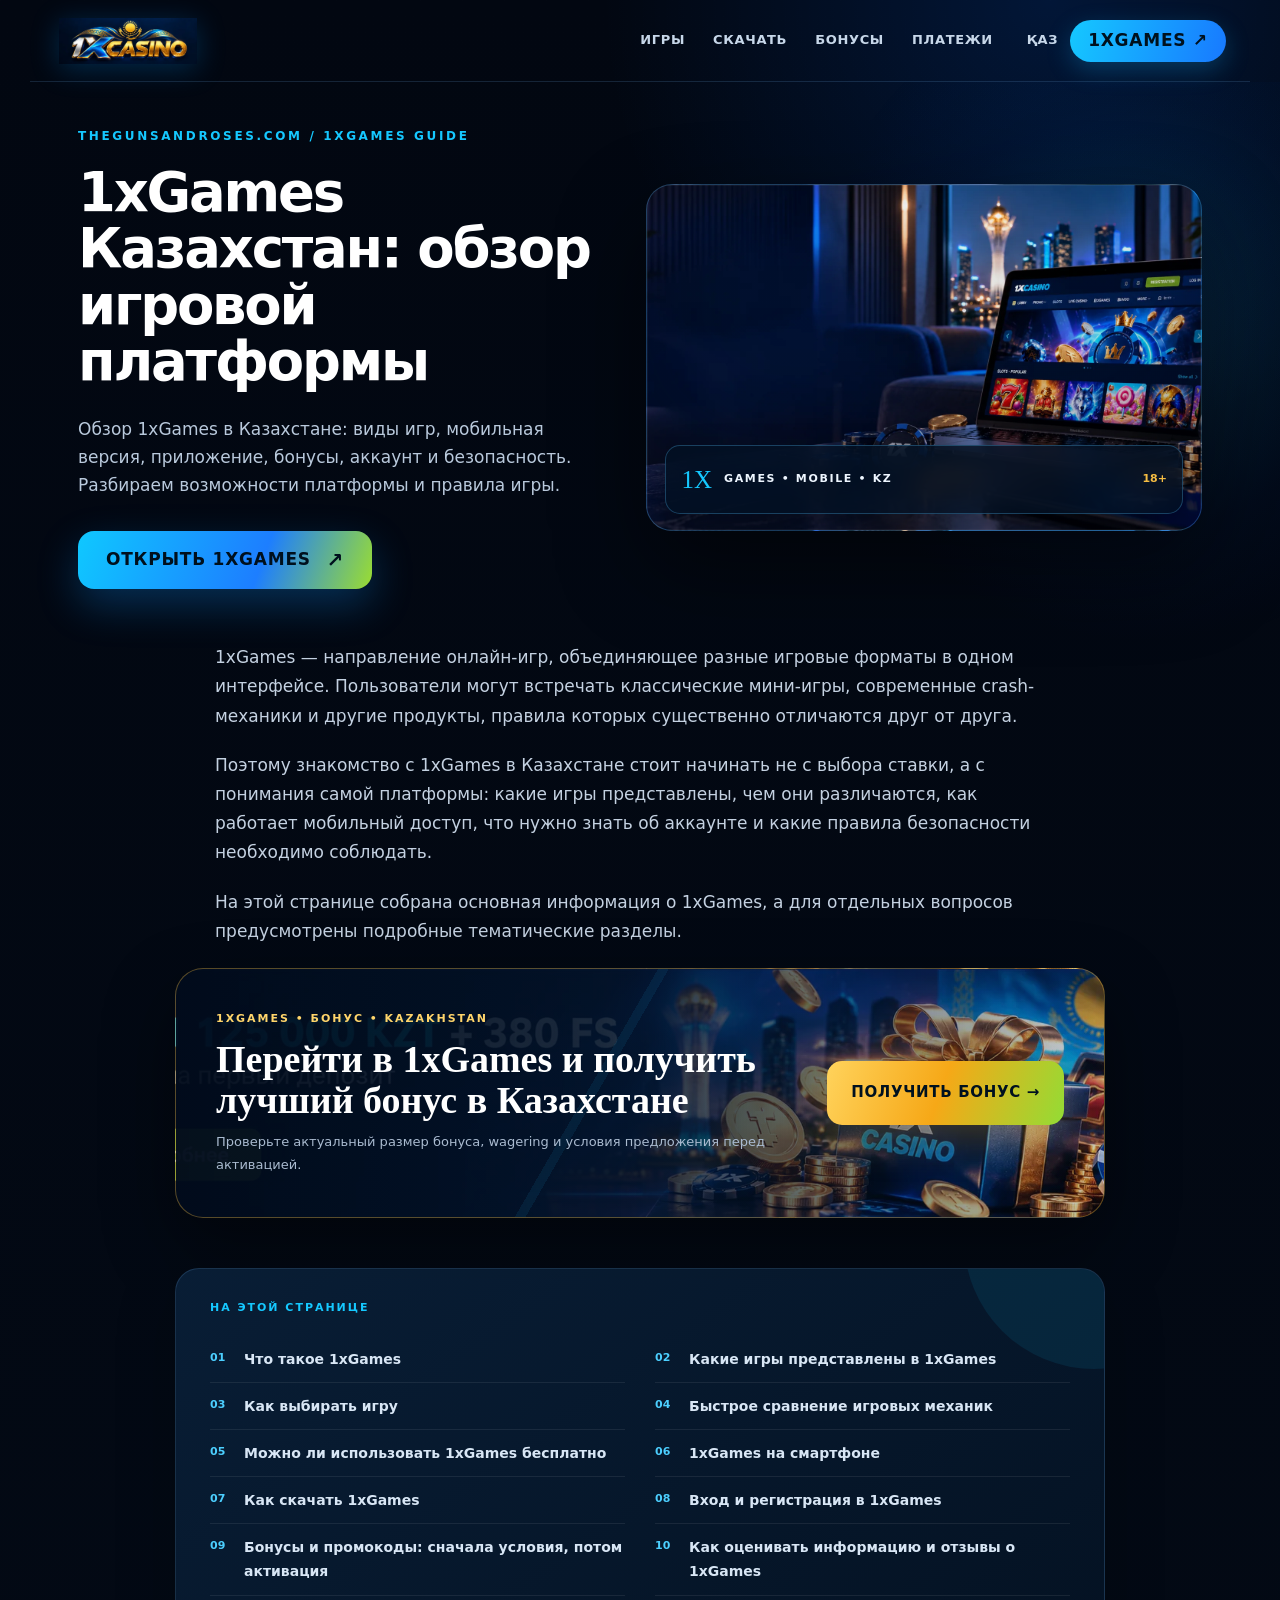
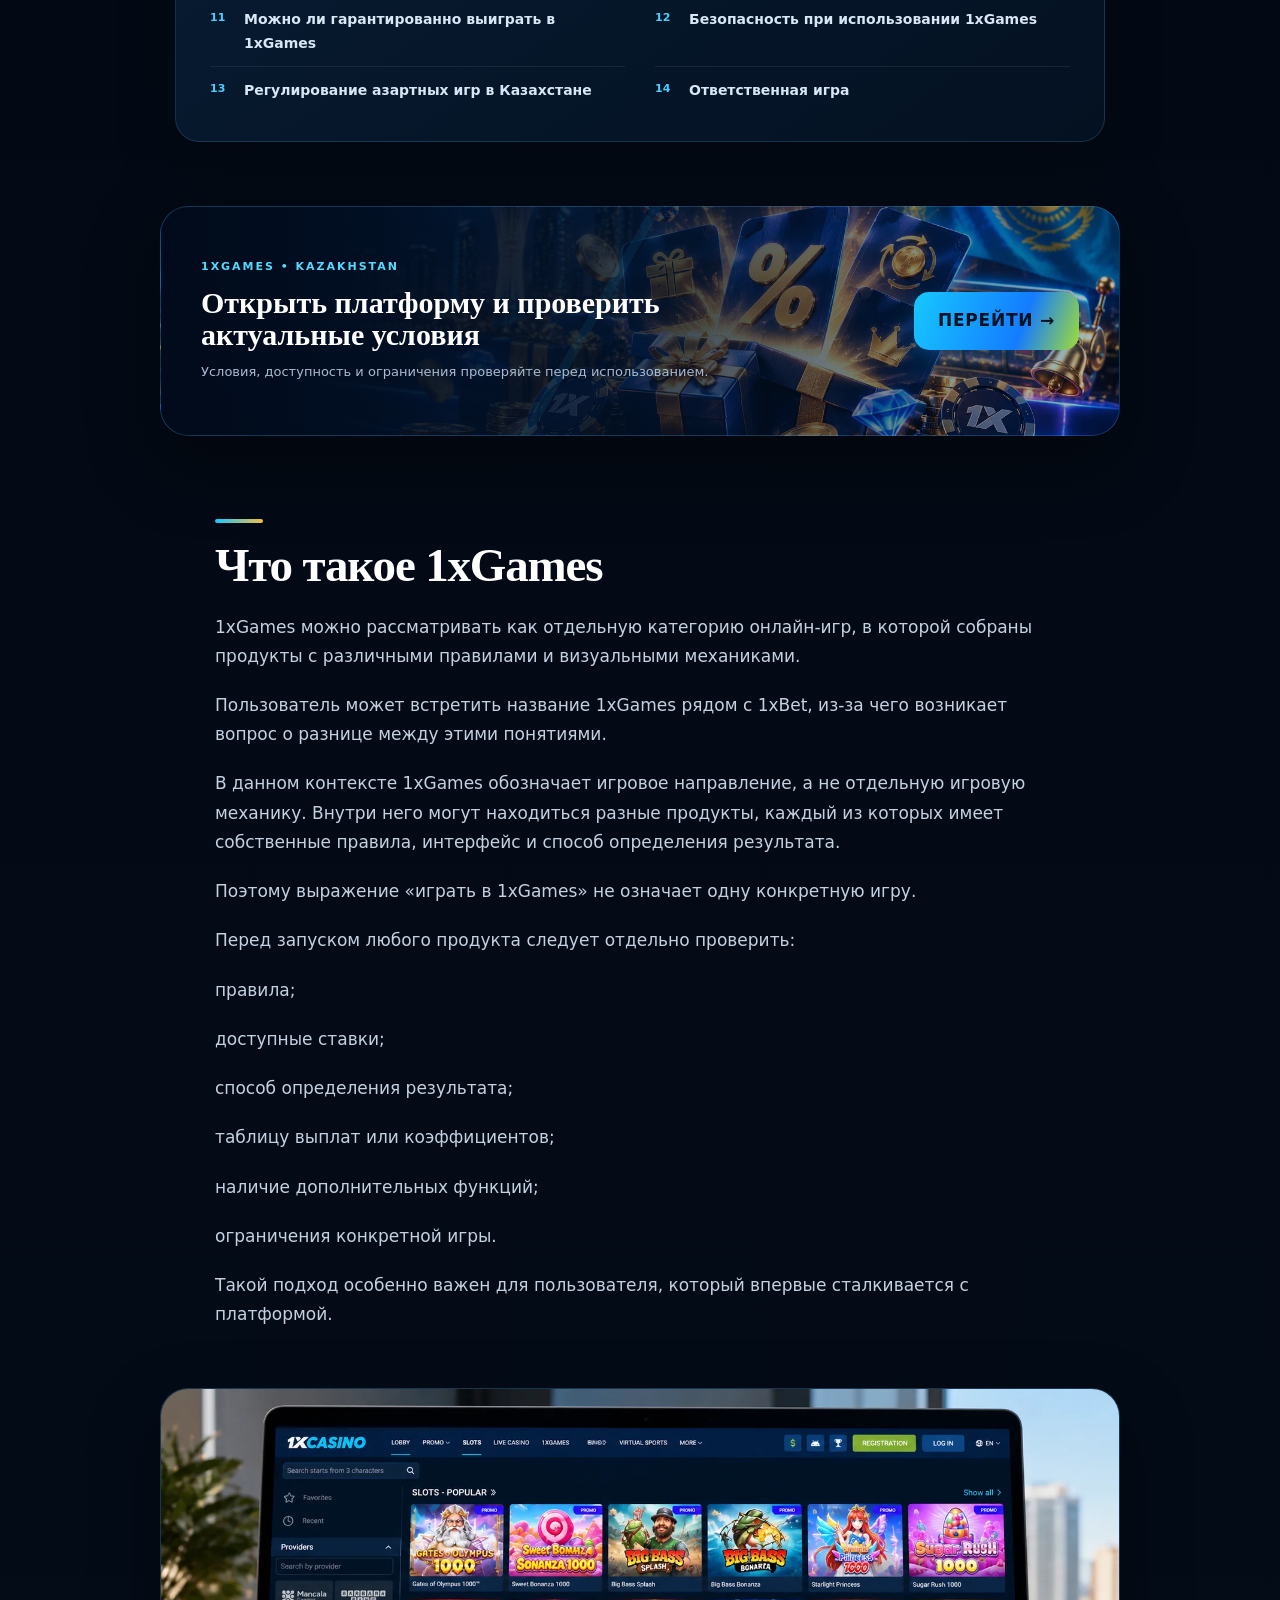
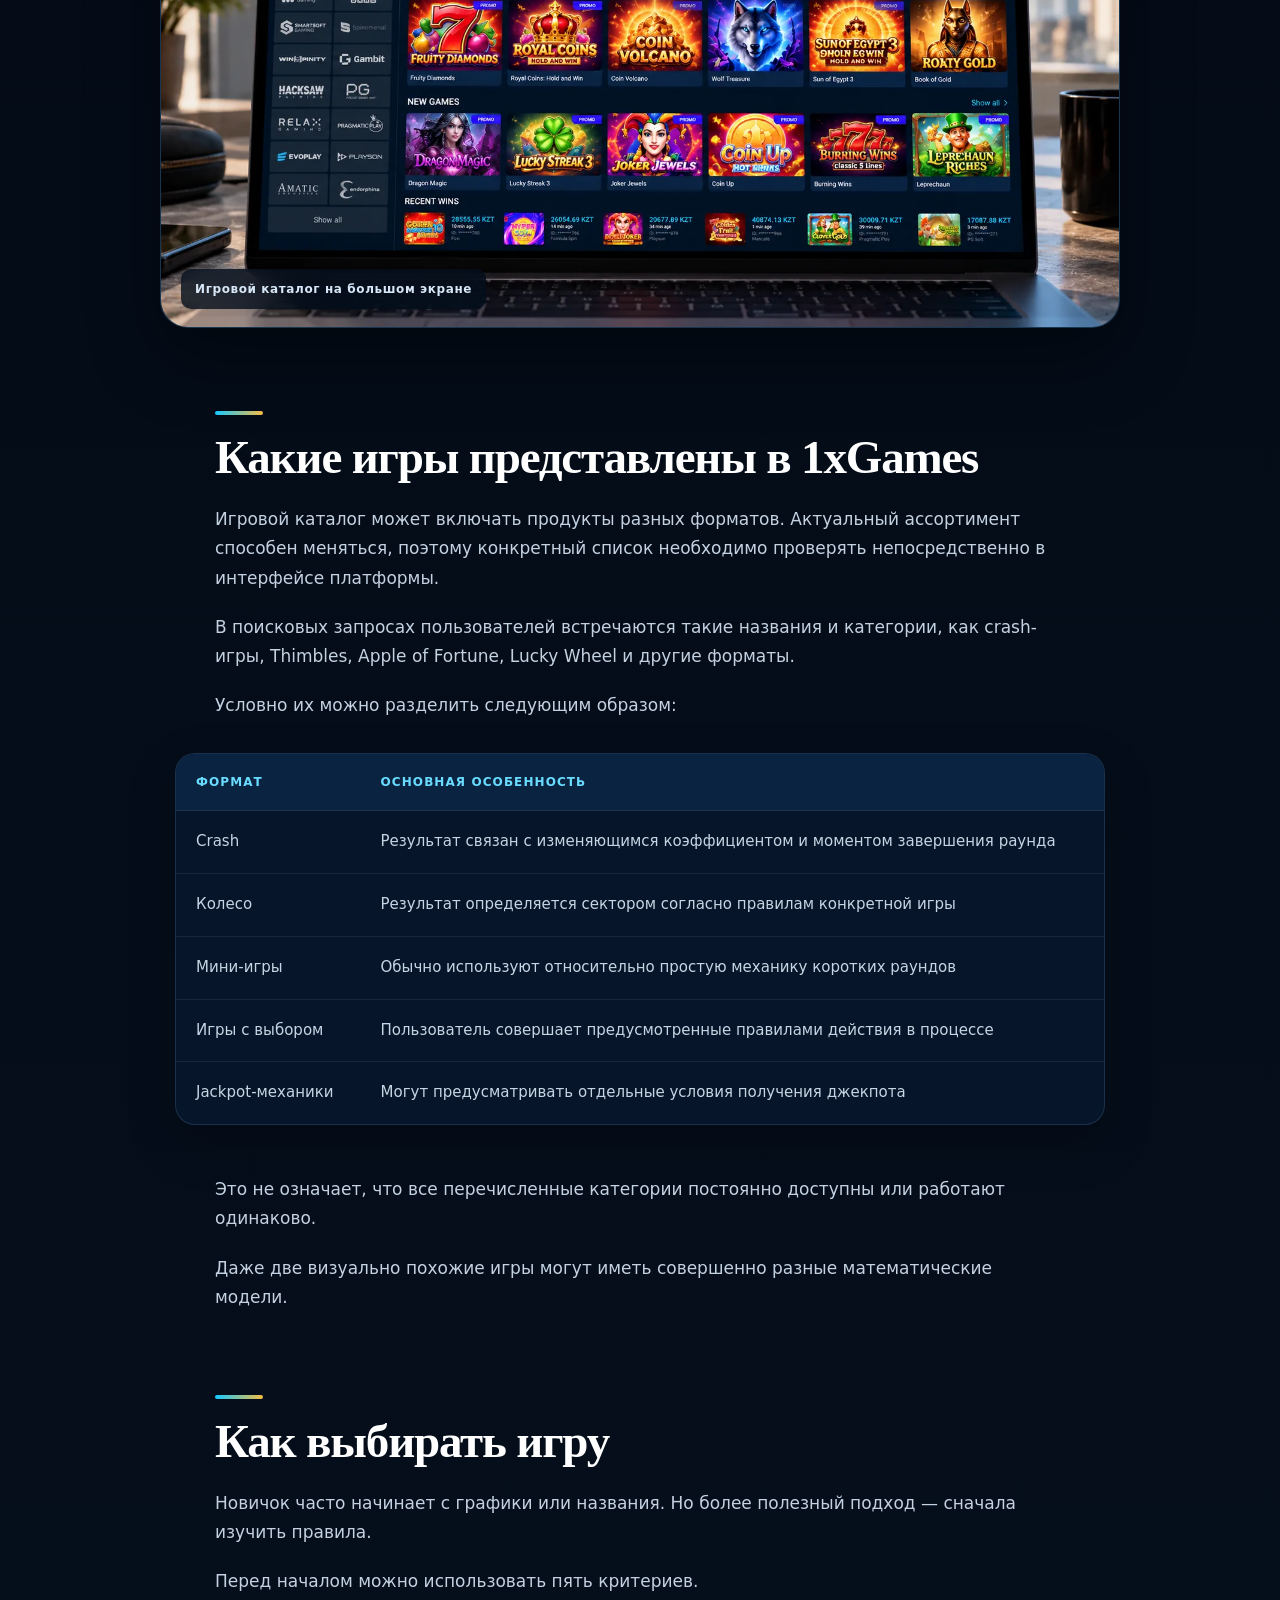
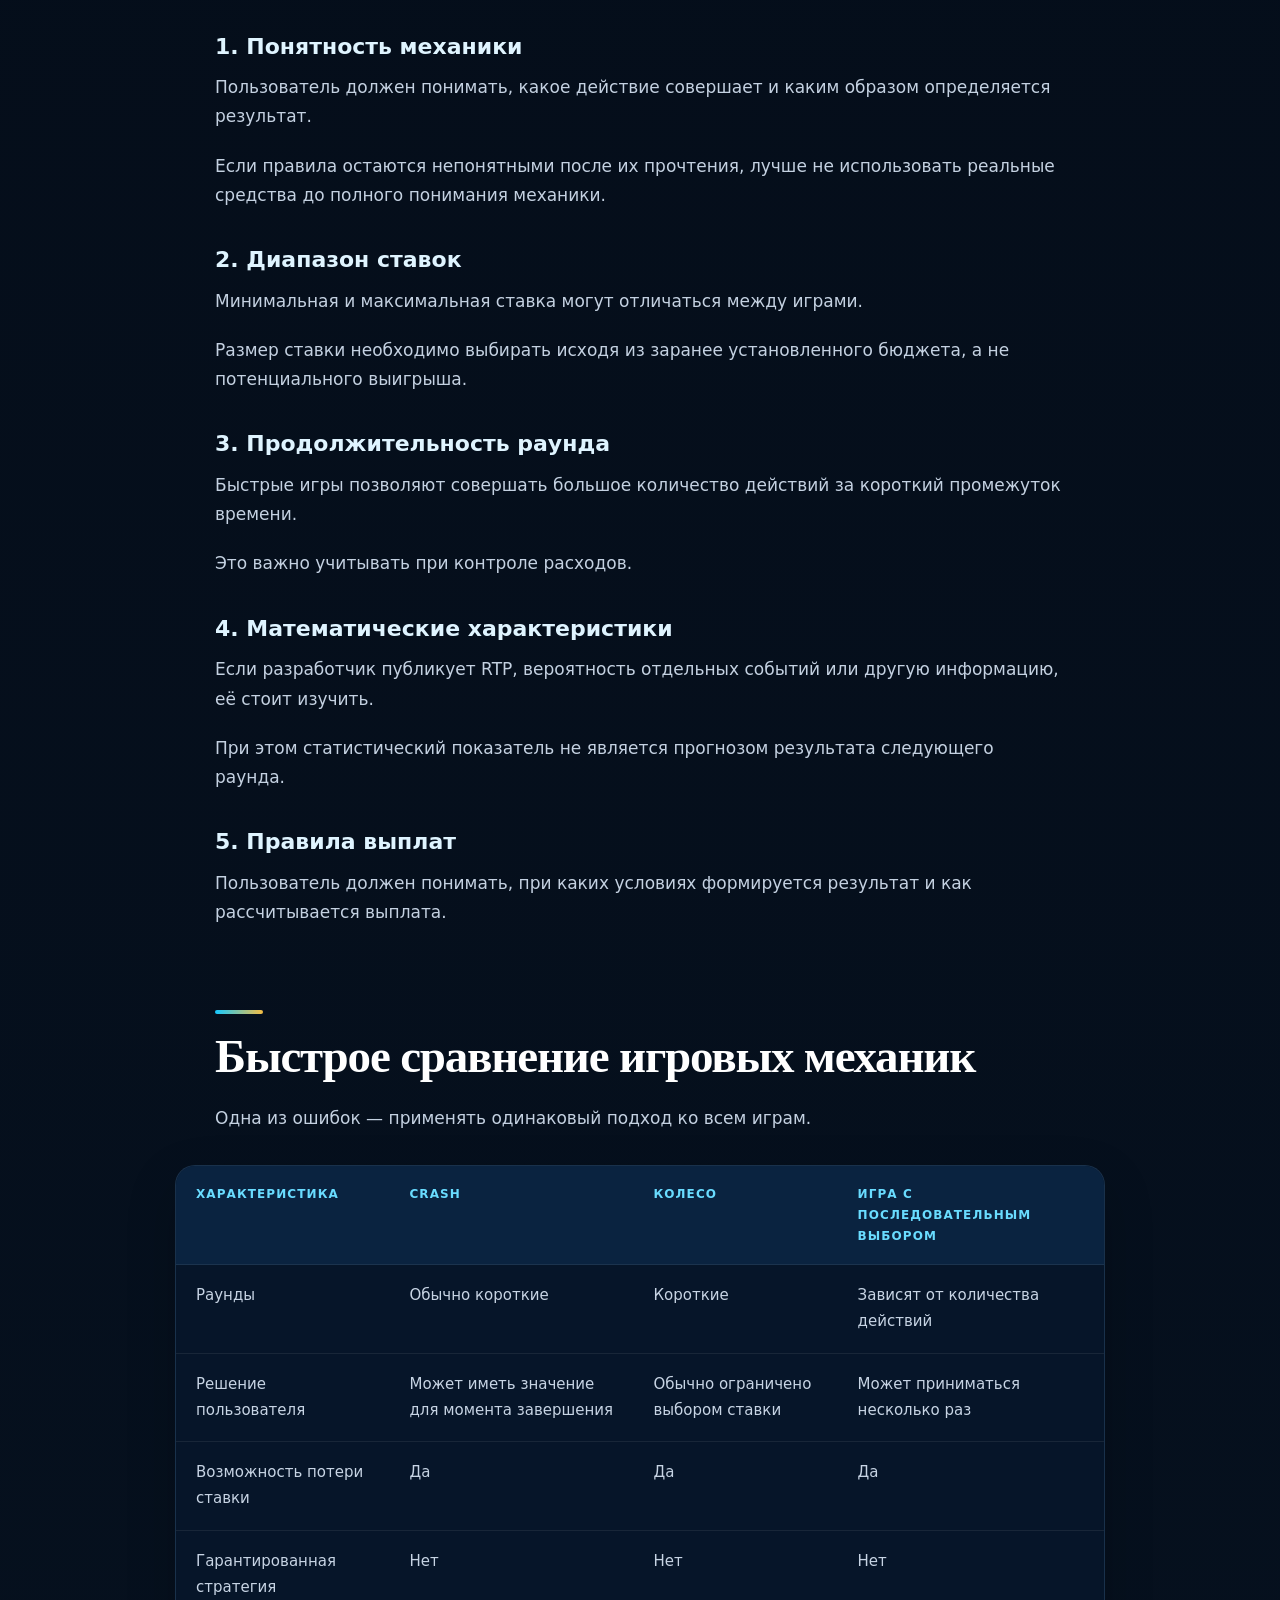
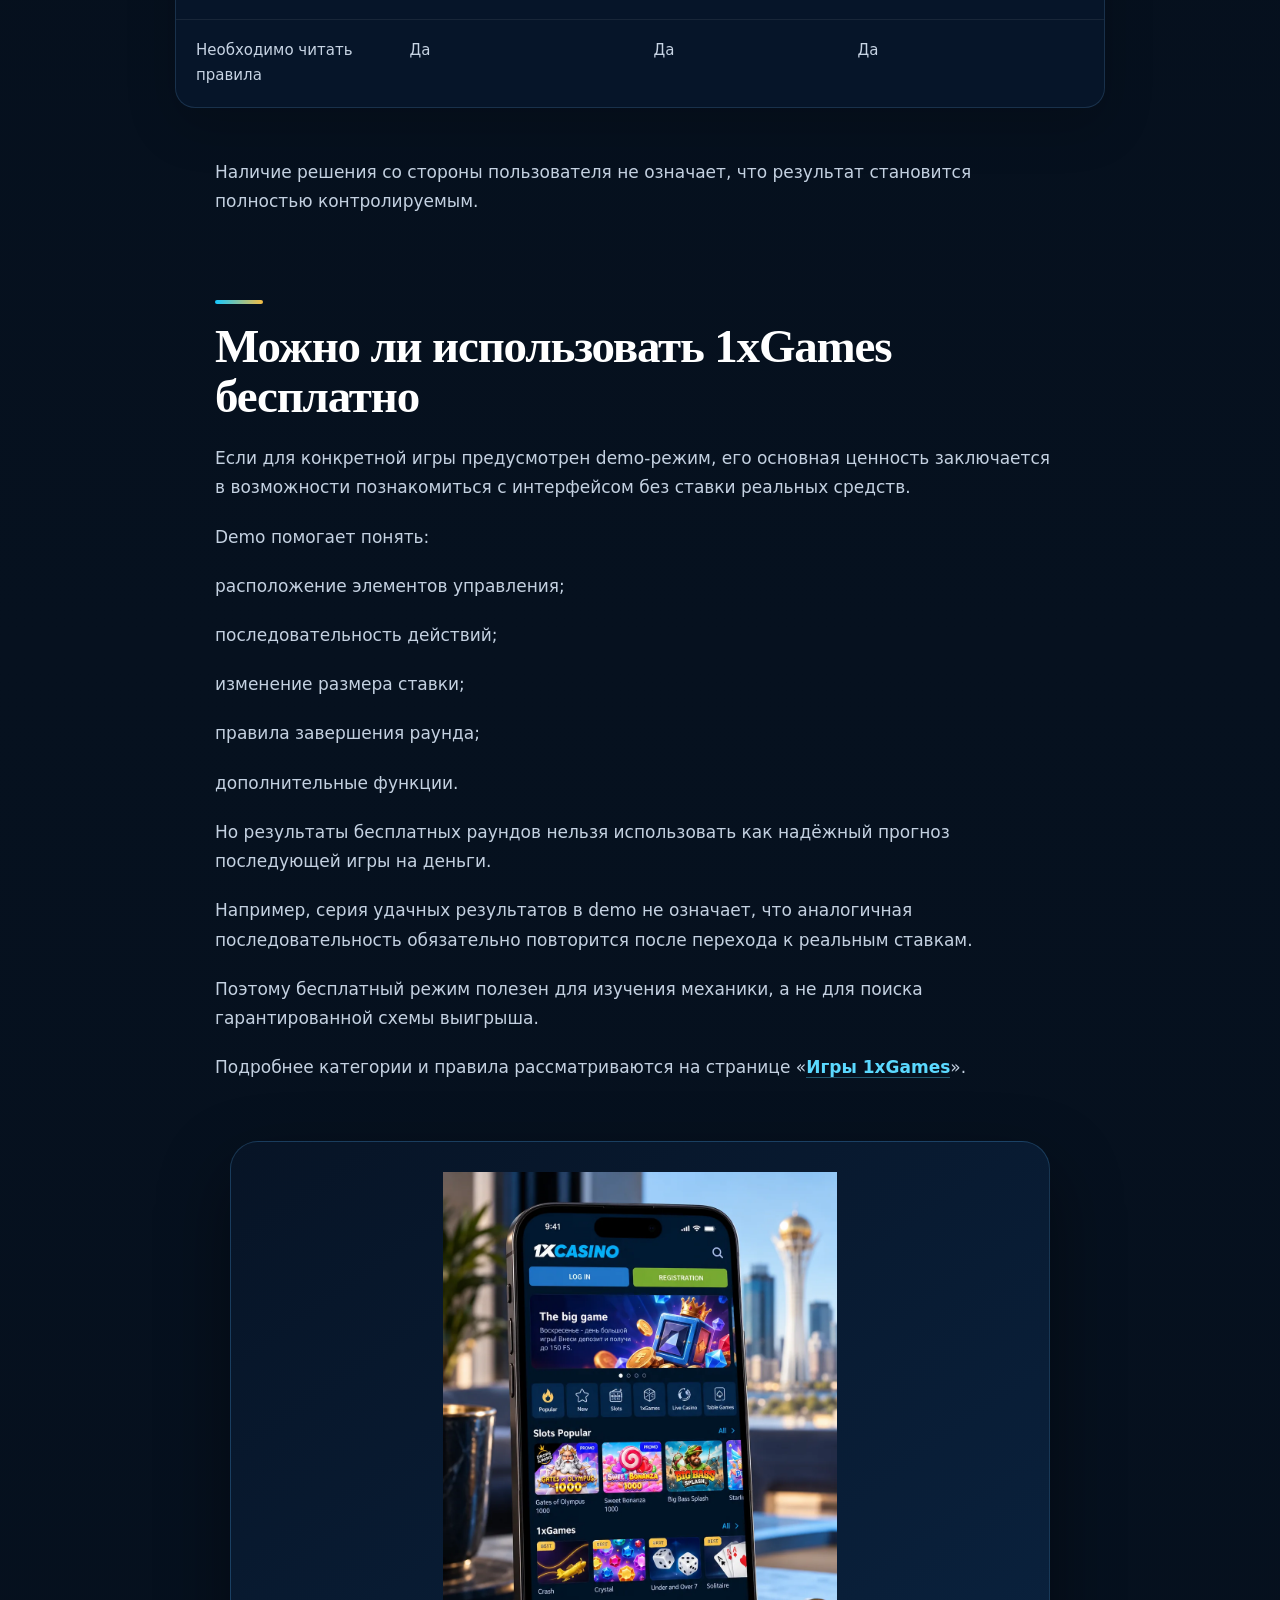
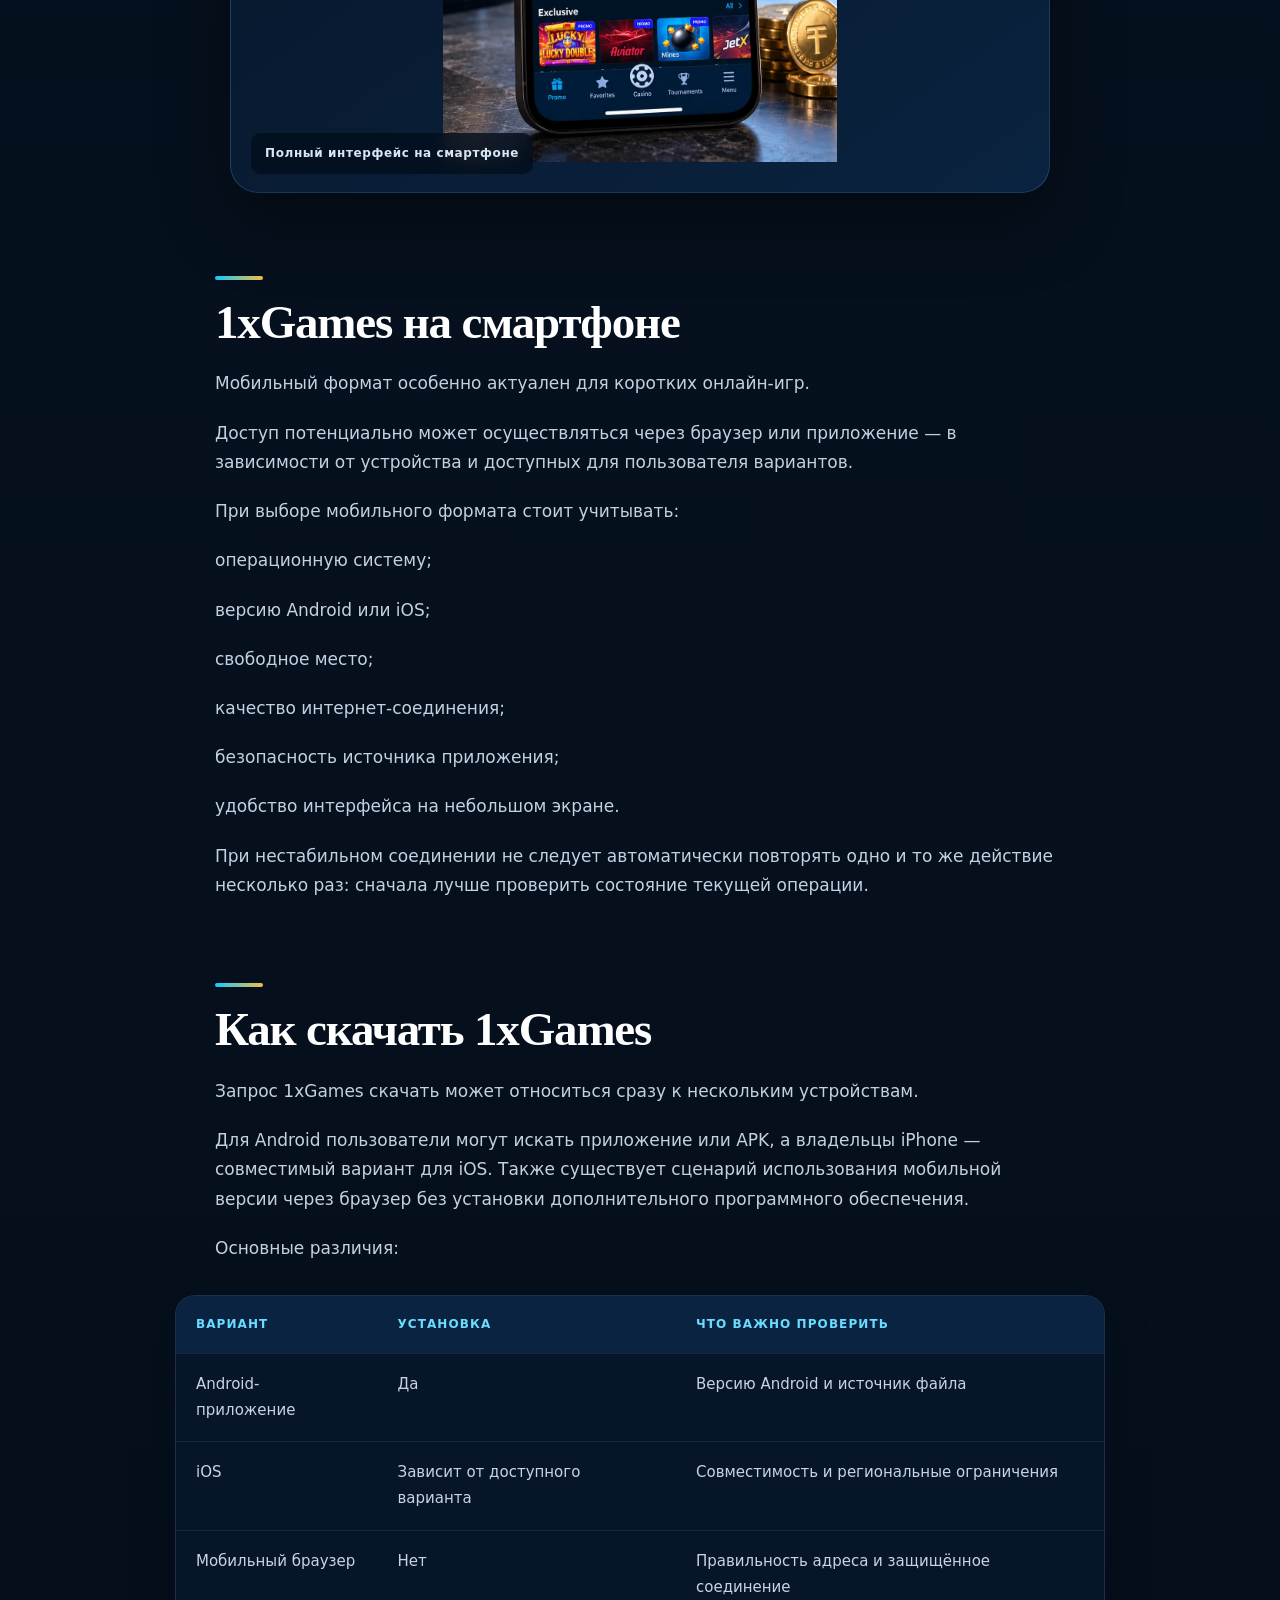
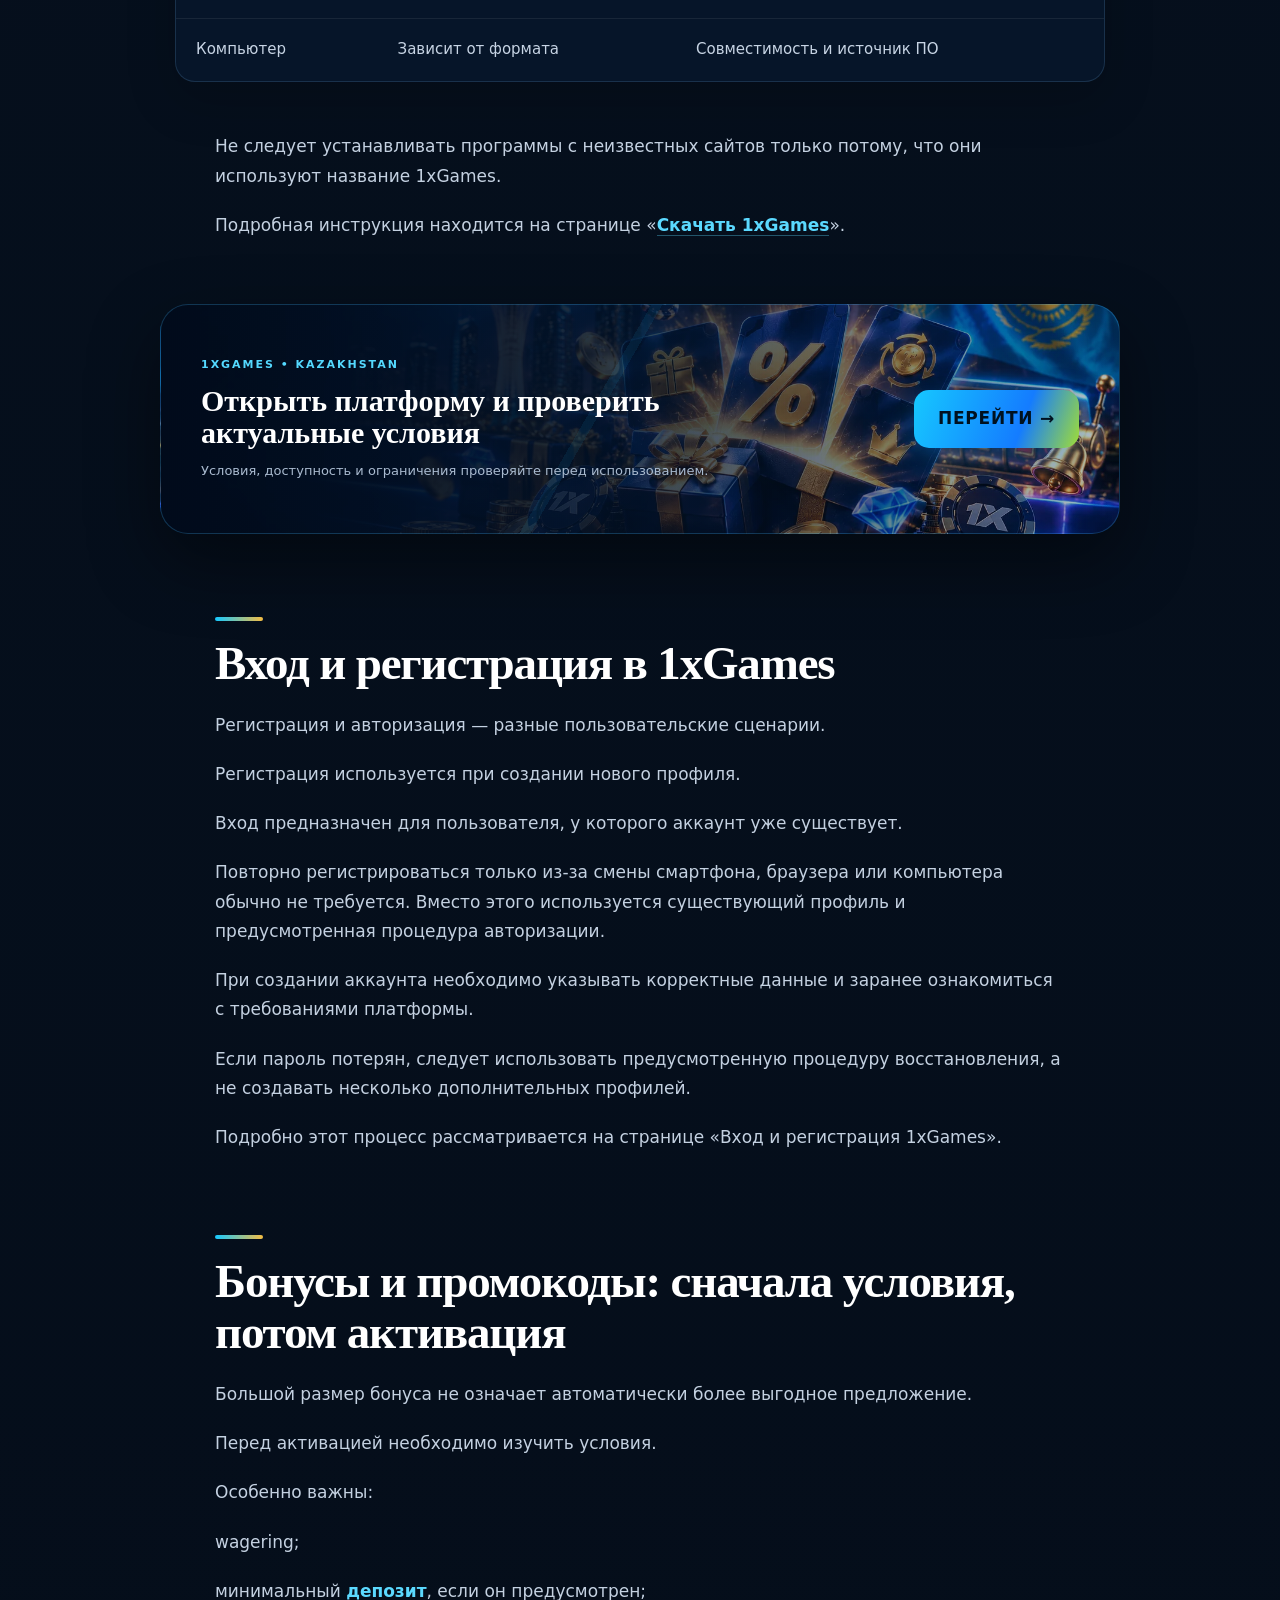
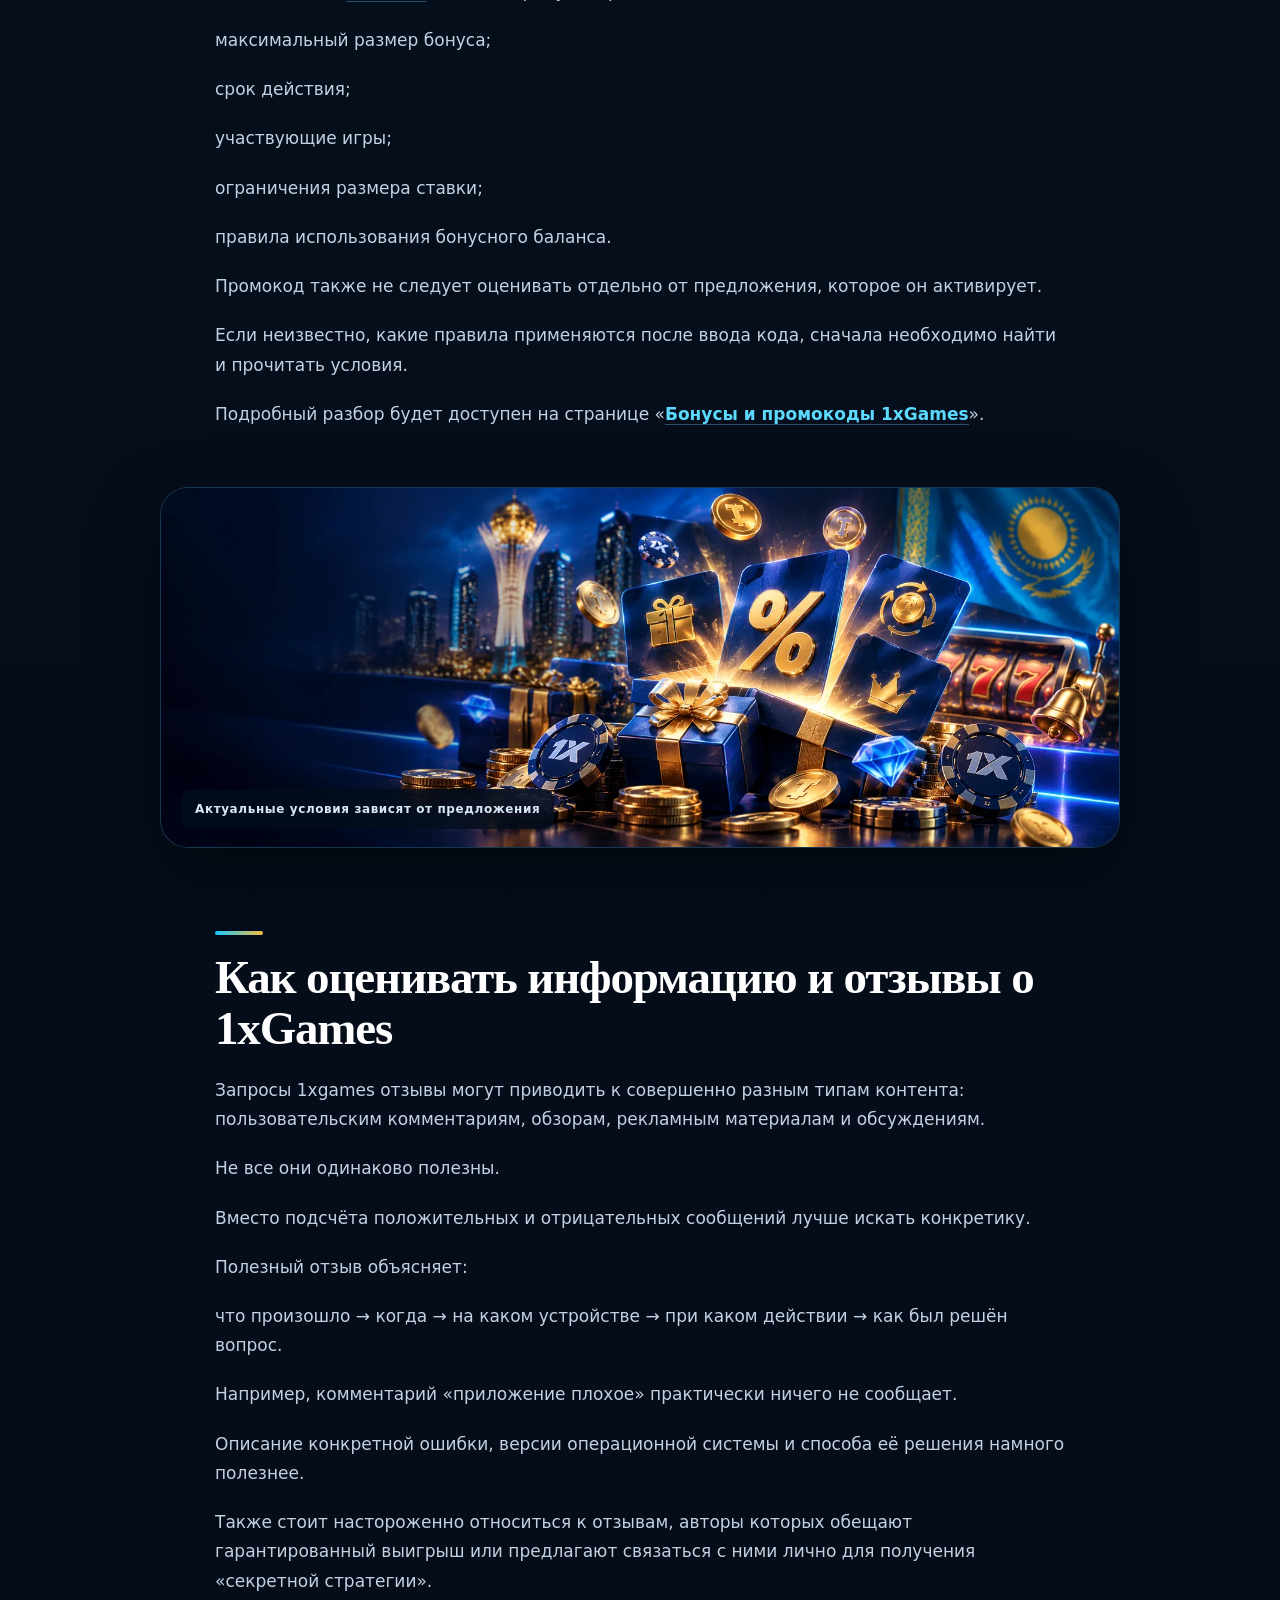
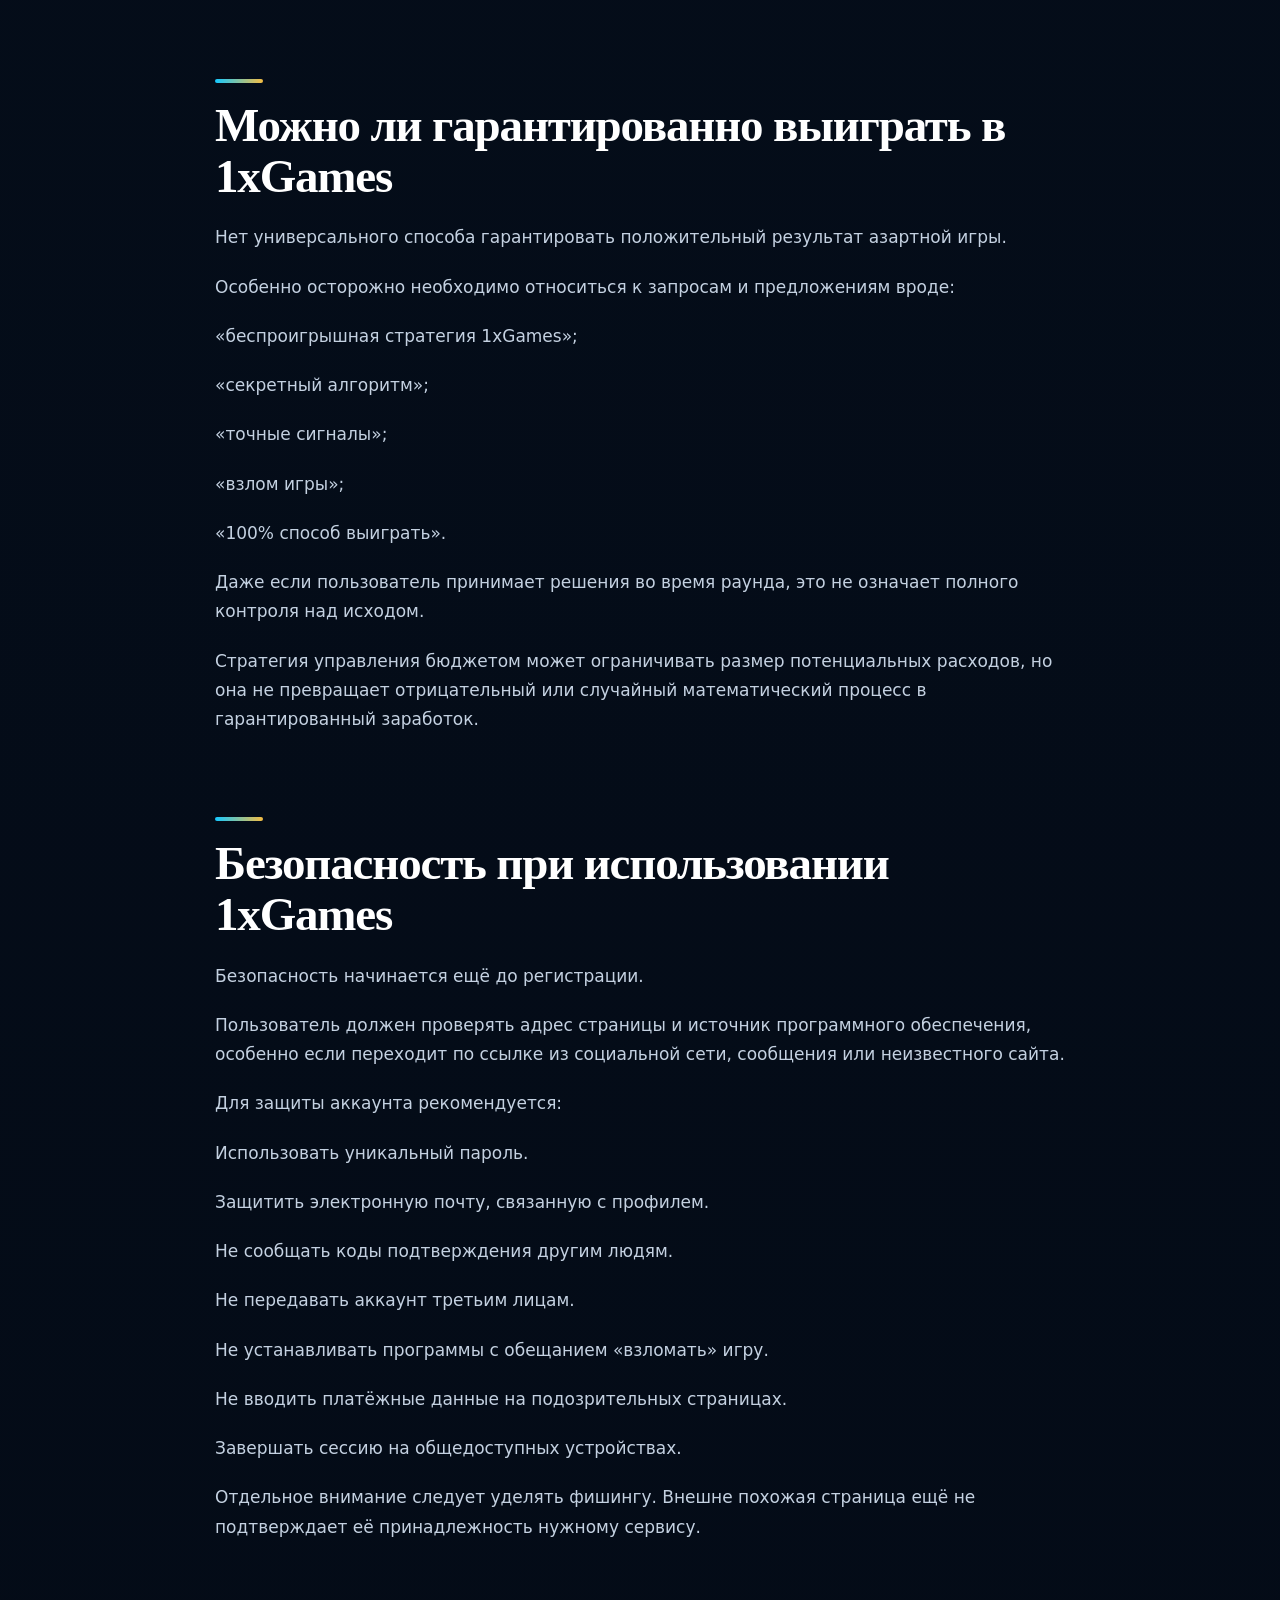
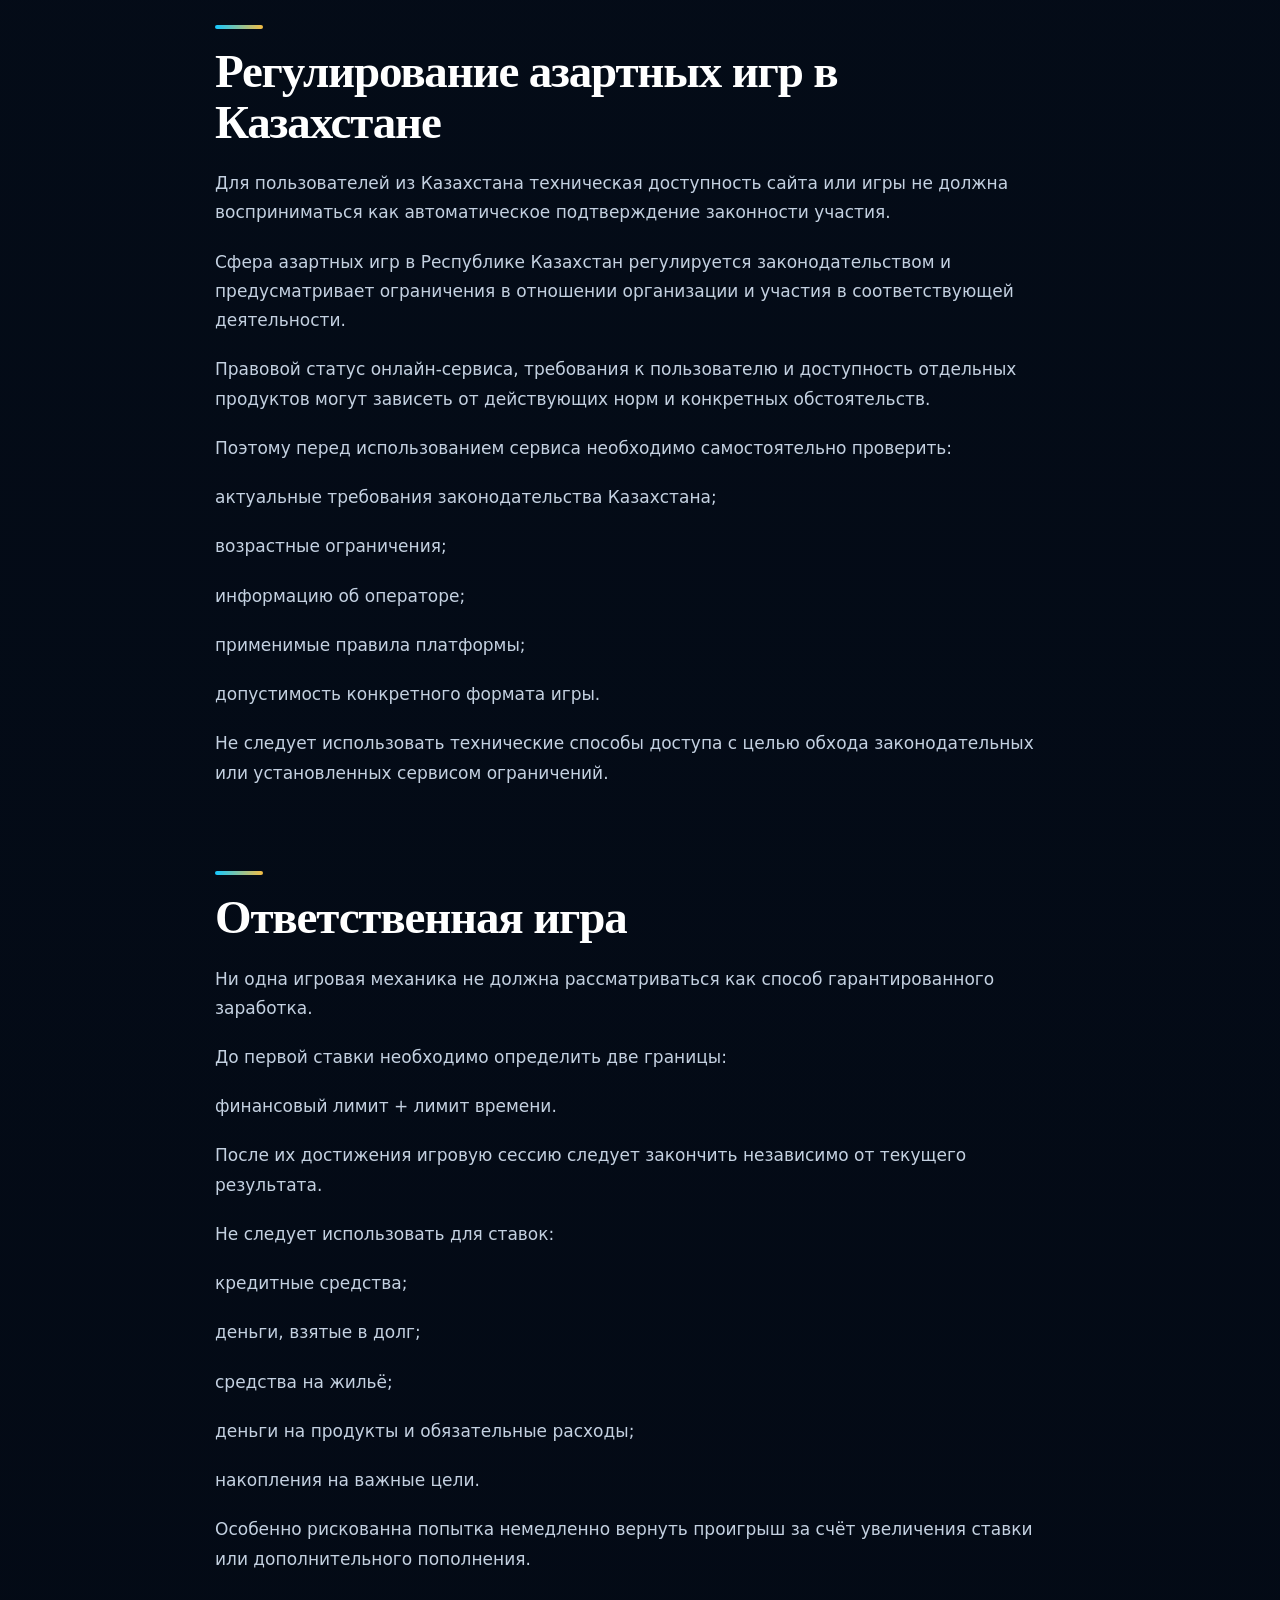
==== commit 5635c5f3: "Update5" ====
--- a/index.html
+++ b/index.html
@@ -1,5 +1,5 @@
-<!doctype html><html lang="ru"><head><meta charset="utf-8"><meta name="viewport" content="width=device-width,initial-scale=1"><title>1xGames Казахстан — игры, приложение и обзор платформы</title><meta name="description" content="Обзор 1xGames в Казахстане: виды игр, мобильная версия, приложение, бонусы, аккаунт и безопасность. Разбираем возможности платформы и правила игры."><link rel="canonical" href="https://thegunsandroses.com/"><meta name="robots" content="index,follow"><meta name="google-site-verification" content="P_tBZTkmZBPvhhTVpAWwyuTfqRqusBLi5eSHK2BmX5U" /><meta property="og:title" content="1xGames Казахстан — игры, приложение и обзор платформы"><meta property="og:description" content="Обзор 1xGames в Казахстане: виды игр, мобильная версия, приложение, бонусы, аккаунт и безопасность. Разбираем возможности платформы и правила игры."><meta property="og:url" content="https://thegunsandroses.com/"><meta property="og:type" content="article"><link rel="icon" href="/assets/img/favicon.webp" type="image/webp"><link rel="stylesheet" href="/assets/css/site.css"></head><body class="route-">
+<!doctype html><html lang="ru"><head><meta charset="utf-8"><meta name="viewport" content="width=device-width,initial-scale=1"><title>1xGames Казахстан — игры, приложение и обзор платформы</title><meta name="description" content="Обзор 1xGames в Казахстане: виды игр, мобильная версия, приложение, бонусы, аккаунт и безопасность. Разбираем возможности платформы и правила игры."><link rel="canonical" href="https://thegunsandroses.com/"><meta name="robots" content="index,follow"><meta name="google-site-verification" content="P_tBZTkmZBPvhhTVpAWwyuTfqRqusBLi5eSHK2BmX5U" /><meta property="og:title" content="1xGames Казахстан — игры, приложение и обзор платформы"><meta property="og:description" content="Обзор 1xGames в Казахстане: виды игр, мобильная версия, приложение, бонусы, аккаунт и безопасность. Разбираем возможности платформы и правила игры."><meta property="og:url" content="https://thegunsandroses.com/"><meta property="og:type" content="article"><link rel="icon" href="/assets/img/favicon.webp" type="image/webp"><link rel="stylesheet" href="/assets/css/site.css?v=5"></head><body class="route-">
 <header class="mast"><a class="brand" href="/"><img src="/assets/img/logo.webp" alt="1xCasino Kazakhstan"></a><nav class="desk-nav"><a href="/games/">Игры</a><a href="/download/">Скачать</a><a href="/bonuses/">Бонусы</a><a href="/payments/">Платежи</a></nav><div class="head-actions"><a class="lang" href="/kz/">ҚАЗ</a><a class="head-cta" href="/go/">1XGAMES ↗</a></div></header>
 <main><section class="hero"><div class="hero-copy"><div class="eyebrow">THEGUNSANDROSES.COM / 1XGAMES GUIDE</div><h1>1xGames Казахстан: обзор игровой платформы</h1><p>Обзор 1xGames в Казахстане: виды игр, мобильная версия, приложение, бонусы, аккаунт и безопасность. Разбираем возможности платформы и правила игры.</p><a class="hero-btn" href="/go/">ОТКРЫТЬ 1XGAMES <span>↗</span></a></div><div class="hero-art" aria-hidden="true"><div class="grid-card"><span>1X</span><b>GAMES • MOBILE • KZ</b><em>18+</em></div></div></section>
-<article class="content-shell"><p>1xGames — направление онлайн-игр, объединяющее разные игровые форматы в одном интерфейсе. Пользователи могут встречать классические мини-игры, современные crash-механики и другие продукты, правила которых существенно отличаются друг от друга.</p><p>Поэтому знакомство с 1xGames в Казахстане стоит начинать не с выбора ставки, а с понимания самой платформы: какие игры представлены, чем они различаются, как работает мобильный доступ, что нужно знать об аккаунте и какие правила безопасности необходимо соблюдать.</p><p>На этой странице собрана основная информация о 1xGames, а для отдельных вопросов предусмотрены подробные тематические разделы.</p><nav class="toc"><div class="toc-kicker">НА ЭТОЙ СТРАНИЦЕ</div><ol><li><a href="#что-такое-1xgames">Что такое 1xGames</a></li><li><a href="#какие-игры-представлены-в-1xgames">Какие игры представлены в 1xGames</a></li><li><a href="#как-выбирать-игру">Как выбирать игру</a></li><li><a href="#быстрое-сравнение-игровых-механик">Быстрое сравнение игровых механик</a></li><li><a href="#можно-ли-использовать-1xgames-бесплатно">Можно ли использовать 1xGames бесплатно</a></li><li><a href="#1xgames-на-смартфоне">1xGames на смартфоне</a></li><li><a href="#как-скачать-1xgames">Как скачать 1xGames</a></li><li><a href="#вход-и-регистрация-в-1xgames">Вход и регистрация в 1xGames</a></li><li><a href="#бонусы-и-промокоды-сначала-условия-потом-активация">Бонусы и промокоды: сначала условия, потом активация</a></li><li><a href="#как-оценивать-информацию-и-отзывы-о-1xgames">Как оценивать информацию и отзывы о 1xGames</a></li><li><a href="#можно-ли-гарантированно-выиграть-в-1xgames">Можно ли гарантированно выиграть в 1xGames</a></li><li><a href="#безопасность-при-использовании-1xgames">Безопасность при использовании 1xGames</a></li><li><a href="#регулирование-азартных-игр-в-казахстане">Регулирование азартных игр в Казахстане</a></li><li><a href="#ответственная-игра">Ответственная игра</a></li></ol></nav><aside class="ref-panel"><div><span class="ref-label">1XGAMES • KAZAKHSTAN</span><strong>Открыть платформу и проверить актуальные условия</strong><small>Условия, доступность и ограничения проверяйте перед использованием.</small></div><a class="action-btn" href="/go/">ПЕРЕЙТИ →</a></aside><h2 id="что-такое-1xgames">Что такое 1xGames</h2><p>1xGames можно рассматривать как отдельную категорию онлайн-игр, в которой собраны продукты с различными правилами и визуальными механиками.</p><p>Пользователь может встретить название 1xGames рядом с 1xBet, из-за чего возникает вопрос о разнице между этими понятиями.</p><p>В данном контексте 1xGames обозначает игровое направление, а не отдельную игровую механику. Внутри него могут находиться разные продукты, каждый из которых имеет собственные правила, интерфейс и способ определения результата.</p><p>Поэтому выражение «играть в 1xGames» не означает одну конкретную игру.</p><p>Перед запуском любого продукта следует отдельно проверить:</p><p>правила;</p><p>доступные ставки;</p><p>способ определения результата;</p><p>таблицу выплат или коэффициентов;</p><p>наличие дополнительных функций;</p><p>ограничения конкретной игры.</p><p>Такой подход особенно важен для пользователя, который впервые сталкивается с платформой.</p><figure class="editorial-image"><img src="/assets/img/lobby.webp" alt="Интерфейс 1xGames" loading="lazy"><figcaption class="image-note">Игровой каталог на большом экране</figcaption></figure><h2 id="какие-игры-представлены-в-1xgames">Какие игры представлены в 1xGames</h2><p>Игровой каталог может включать продукты разных форматов. Актуальный ассортимент способен меняться, поэтому конкретный список необходимо проверять непосредственно в интерфейсе платформы.</p><p>В поисковых запросах пользователей встречаются такие названия и категории, как crash-игры, Thimbles, Apple of Fortune, Lucky Wheel и другие форматы.</p><p>Условно их можно разделить следующим образом:</p><div class="table-wrap"><table><tr><th>Формат</th><th>Основная особенность</th></tr><tr><td>Crash</td><td>Результат связан с изменяющимся коэффициентом и моментом завершения раунда</td></tr><tr><td>Колесо</td><td>Результат определяется сектором согласно правилам конкретной игры</td></tr><tr><td>Мини-игры</td><td>Обычно используют относительно простую механику коротких раундов</td></tr><tr><td>Игры с выбором</td><td>Пользователь совершает предусмотренные правилами действия в процессе</td></tr><tr><td>Jackpot-механики</td><td>Могут предусматривать отдельные условия получения джекпота</td></tr></table></div><p>Это не означает, что все перечисленные категории постоянно доступны или работают одинаково.</p><p>Даже две визуально похожие игры могут иметь совершенно разные математические модели.</p><h2 id="как-выбирать-игру">Как выбирать игру</h2><p>Новичок часто начинает с графики или названия. Но более полезный подход — сначала изучить правила.</p><p>Перед началом можно использовать пять критериев.</p><h3>1. Понятность механики</h3><p>Пользователь должен понимать, какое действие совершает и каким образом определяется результат.</p><p>Если правила остаются непонятными после их прочтения, лучше не использовать реальные средства до полного понимания механики.</p><h3>2. Диапазон ставок</h3><p>Минимальная и максимальная ставка могут отличаться между играми.</p><p>Размер ставки необходимо выбирать исходя из заранее установленного бюджета, а не потенциального выигрыша.</p><h3>3. Продолжительность раунда</h3><p>Быстрые игры позволяют совершать большое количество действий за короткий промежуток времени.</p><p>Это важно учитывать при контроле расходов.</p><h3>4. Математические характеристики</h3><p>Если разработчик публикует RTP, вероятность отдельных событий или другую информацию, её стоит изучить.</p><p>При этом статистический показатель не является прогнозом результата следующего раунда.</p><h3>5. Правила выплат</h3><p>Пользователь должен понимать, при каких условиях формируется результат и как рассчитывается выплата.</p><h2 id="быстрое-сравнение-игровых-механик">Быстрое сравнение игровых механик</h2><p>Одна из ошибок — применять одинаковый подход ко всем играм.</p><div class="table-wrap"><table><tr><th>Характеристика</th><th>Crash</th><th>Колесо</th><th>Игра с последовательным выбором</th></tr><tr><td>Раунды</td><td>Обычно короткие</td><td>Короткие</td><td>Зависят от количества действий</td></tr><tr><td>Решение пользователя</td><td>Может иметь значение для момента завершения</td><td>Обычно ограничено выбором ставки</td><td>Может приниматься несколько раз</td></tr><tr><td>Возможность потери ставки</td><td>Да</td><td>Да</td><td>Да</td></tr><tr><td>Гарантированная стратегия</td><td>Нет</td><td>Нет</td><td>Нет</td></tr><tr><td>Необходимо читать правила</td><td>Да</td><td>Да</td><td>Да</td></tr></table></div><p>Наличие решения со стороны пользователя не означает, что результат становится полностью контролируемым.</p><h2 id="можно-ли-использовать-1xgames-бесплатно">Можно ли использовать 1xGames бесплатно</h2><p>Если для конкретной игры предусмотрен demo-режим, его основная ценность заключается в возможности познакомиться с интерфейсом без ставки реальных средств.</p><p>Demo помогает понять:</p><p>расположение элементов управления;</p><p>последовательность действий;</p><p>изменение размера ставки;</p><p>правила завершения раунда;</p><p>дополнительные функции.</p><p>Но результаты бесплатных раундов нельзя использовать как надёжный прогноз последующей игры на деньги.</p><p>Например, серия удачных результатов в demo не означает, что аналогичная последовательность обязательно повторится после перехода к реальным ставкам.</p><p>Поэтому бесплатный режим полезен для изучения механики, а не для поиска гарантированной схемы выигрыша.</p><p>Подробнее категории и правила рассматриваются на странице «<a class="text-link" href="/games/">Игры 1xGames</a>».</p><figure class="editorial-image phone-shot"><img src="/assets/img/mobile.webp" alt="Мобильный доступ 1xGames" loading="lazy"><figcaption class="image-note">Полный интерфейс на смартфоне</figcaption></figure><h2 id="1xgames-на-смартфоне">1xGames на смартфоне</h2><p>Мобильный формат особенно актуален для коротких онлайн-игр.</p><p>Доступ потенциально может осуществляться через браузер или приложение — в зависимости от устройства и доступных для пользователя вариантов.</p><p>При выборе мобильного формата стоит учитывать:</p><p>операционную систему;</p><p>версию Android или iOS;</p><p>свободное место;</p><p>качество интернет-соединения;</p><p>безопасность источника приложения;</p><p>удобство интерфейса на небольшом экране.</p><p>При нестабильном соединении не следует автоматически повторять одно и то же действие несколько раз: сначала лучше проверить состояние текущей операции.</p><h2 id="как-скачать-1xgames">Как скачать 1xGames</h2><p>Запрос 1xGames скачать может относиться сразу к нескольким устройствам.</p><p>Для Android пользователи могут искать приложение или APK, а владельцы iPhone — совместимый вариант для iOS. Также существует сценарий использования мобильной версии через браузер без установки дополнительного программного обеспечения.</p><p>Основные различия:</p><div class="table-wrap"><table><tr><th>Вариант</th><th>Установка</th><th>Что важно проверить</th></tr><tr><td>Android-приложение</td><td>Да</td><td>Версию Android и источник файла</td></tr><tr><td>iOS</td><td>Зависит от доступного варианта</td><td>Совместимость и региональные ограничения</td></tr><tr><td>Мобильный браузер</td><td>Нет</td><td>Правильность адреса и защищённое соединение</td></tr><tr><td>Компьютер</td><td>Зависит от формата</td><td>Совместимость и источник ПО</td></tr></table></div><p>Не следует устанавливать программы с неизвестных сайтов только потому, что они используют название 1xGames.</p><p>Подробная инструкция находится на странице «<a class="text-link" href="/download/">Скачать 1xGames</a>».</p><aside class="ref-panel"><div><span class="ref-label">1XGAMES • KAZAKHSTAN</span><strong>Открыть платформу и проверить актуальные условия</strong><small>Условия, доступность и ограничения проверяйте перед использованием.</small></div><a class="action-btn" href="/go/">ПЕРЕЙТИ →</a></aside><h2 id="вход-и-регистрация-в-1xgames">Вход и регистрация в 1xGames</h2><p>Регистрация и авторизация — разные пользовательские сценарии.</p><p>Регистрация используется при создании нового профиля.</p><p>Вход предназначен для пользователя, у которого аккаунт уже существует.</p><p>Повторно регистрироваться только из-за смены смартфона, браузера или компьютера обычно не требуется. Вместо этого используется существующий профиль и предусмотренная процедура авторизации.</p><p>При создании аккаунта необходимо указывать корректные данные и заранее ознакомиться с требованиями платформы.</p><p>Если пароль потерян, следует использовать предусмотренную процедуру восстановления, а не создавать несколько дополнительных профилей.</p><p>Подробно этот процесс рассматривается на странице «Вход и регистрация 1xGames».</p><h2 id="бонусы-и-промокоды-сначала-условия-потом-активация">Бонусы и промокоды: сначала условия, потом активация</h2><p>Большой размер бонуса не означает автоматически более выгодное предложение.</p><p>Перед активацией необходимо изучить условия.</p><p>Особенно важны:</p><p>wagering;</p><p>минимальный <a class="text-link" href="/payments/">депозит</a>, если он предусмотрен;</p><p>максимальный размер бонуса;</p><p>срок действия;</p><p>участвующие игры;</p><p>ограничения размера ставки;</p><p>правила использования бонусного баланса.</p><p>Промокод также не следует оценивать отдельно от предложения, которое он активирует.</p><p>Если неизвестно, какие правила применяются после ввода кода, сначала необходимо найти и прочитать условия.</p><p>Подробный разбор будет доступен на странице «<a class="text-link" href="/bonuses/">Бонусы и промокоды 1xGames</a>».</p><figure class="editorial-image"><img src="/assets/img/promo.webp" alt="Промо и акции 1xGames" loading="lazy"><figcaption class="image-note">Актуальные условия зависят от предложения</figcaption></figure><h2 id="как-оценивать-информацию-и-отзывы-о-1xgames">Как оценивать информацию и отзывы о 1xGames</h2><p>Запросы 1xgames отзывы могут приводить к совершенно разным типам контента: пользовательским комментариям, обзорам, рекламным материалам и обсуждениям.</p><p>Не все они одинаково полезны.</p><p>Вместо подсчёта положительных и отрицательных сообщений лучше искать конкретику.</p><p>Полезный отзыв объясняет:</p><p>что произошло → когда → на каком устройстве → при каком действии → как был решён вопрос.</p><p>Например, комментарий «приложение плохое» практически ничего не сообщает.</p><p>Описание конкретной ошибки, версии операционной системы и способа её решения намного полезнее.</p><p>Также стоит настороженно относиться к отзывам, авторы которых обещают гарантированный выигрыш или предлагают связаться с ними лично для получения «секретной стратегии».</p><h2 id="можно-ли-гарантированно-выиграть-в-1xgames">Можно ли гарантированно выиграть в 1xGames</h2><p>Нет универсального способа гарантировать положительный результат азартной игры.</p><p>Особенно осторожно необходимо относиться к запросам и предложениям вроде:</p><p>«беспроигрышная стратегия 1xGames»;</p><p>«секретный алгоритм»;</p><p>«точные сигналы»;</p><p>«взлом игры»;</p><p>«100% способ выиграть».</p><p>Даже если пользователь принимает решения во время раунда, это не означает полного контроля над исходом.</p><p>Стратегия управления бюджетом может ограничивать размер потенциальных расходов, но она не превращает отрицательный или случайный математический процесс в гарантированный заработок.</p><h2 id="безопасность-при-использовании-1xgames">Безопасность при использовании 1xGames</h2><p>Безопасность начинается ещё до регистрации.</p><p>Пользователь должен проверять адрес страницы и источник программного обеспечения, особенно если переходит по ссылке из социальной сети, сообщения или неизвестного сайта.</p><p>Для защиты аккаунта рекомендуется:</p><p>Использовать уникальный пароль.</p><p>Защитить электронную почту, связанную с профилем.</p><p>Не сообщать коды подтверждения другим людям.</p><p>Не передавать аккаунт третьим лицам.</p><p>Не устанавливать программы с обещанием «взломать» игру.</p><p>Не вводить платёжные данные на подозрительных страницах.</p><p>Завершать сессию на общедоступных устройствах.</p><p>Отдельное внимание следует уделять фишингу. Внешне похожая страница ещё не подтверждает её принадлежность нужному сервису.</p><h2 id="регулирование-азартных-игр-в-казахстане">Регулирование азартных игр в Казахстане</h2><p>Для пользователей из Казахстана техническая доступность сайта или игры не должна восприниматься как автоматическое подтверждение законности участия.</p><p>Сфера азартных игр в Республике Казахстан регулируется законодательством и предусматривает ограничения в отношении организации и участия в соответствующей деятельности.</p><p>Правовой статус онлайн-сервиса, требования к пользователю и доступность отдельных продуктов могут зависеть от действующих норм и конкретных обстоятельств.</p><p>Поэтому перед использованием сервиса необходимо самостоятельно проверить:</p><p>актуальные требования законодательства Казахстана;</p><p>возрастные ограничения;</p><p>информацию об операторе;</p><p>применимые правила платформы;</p><p>допустимость конкретного формата игры.</p><p>Не следует использовать технические способы доступа с целью обхода законодательных или установленных сервисом ограничений.</p><h2 id="ответственная-игра">Ответственная игра</h2><p>Ни одна игровая механика не должна рассматриваться как способ гарантированного заработка.</p><p>До первой ставки необходимо определить две границы:</p><p>финансовый лимит + лимит времени.</p><p>После их достижения игровую сессию следует закончить независимо от текущего результата.</p><p>Не следует использовать для ставок:</p><p>кредитные средства;</p><p>деньги, взятые в долг;</p><p>средства на жильё;</p><p>деньги на продукты и обязательные расходы;</p><p>накопления на важные цели.</p><p>Особенно рискованна попытка немедленно вернуть проигрыш за счёт увеличения ставки или дополнительного пополнения.</p><p>Предыдущий проигрыш не гарантирует последующий выигрыш.</p><p>Если пользователь регулярно превышает собственные ограничения, скрывает расходы, занимает деньги ради игры или не может самостоятельно сделать перерыв, игровую активность следует прекратить и рассмотреть доступные инструменты самоограничения и профессиональной поддержки.</p><div class="faq-grid"><details><summary>Что такое 1xGames?</summary><div class="faq-answer"><p>1xGames — игровое направление, объединяющее различные онлайн-игры и механики. Правила, ставки и способ определения результата зависят от конкретного продукта.</p></div></details><details><summary>1xGames и 1xBet — это одно и то же?</summary><div class="faq-answer"><p>Название 1xGames может встречаться внутри экосистемы, связанной с игровыми продуктами 1xBet. При этом 1xGames следует рассматривать как направление или категорию игр, а не как название одной конкретной игры.</p></div></details><details><summary>Можно ли скачать 1xGames на телефон?</summary><div class="faq-answer"><p>Варианты мобильного доступа зависят от устройства и доступности программного обеспечения. Пользователям Android и iOS следует отдельно проверять совместимость и источник приложения. Альтернативой может быть мобильная браузерная версия.</p></div></details><details><summary>Есть ли 1xGames на Android?</summary><div class="faq-answer"><p>Для Android могут использоваться соответствующие мобильные варианты, если они доступны пользователю. Перед установкой необходимо проверить системные требования и происхождение файла.</p></div></details><details><summary>Можно ли использовать 1xGames на iPhone?</summary><div class="faq-answer"><p>Возможность использования на iPhone зависит от актуальной доступности для iOS и региона. Если отдельное приложение недоступно, потенциальной альтернативой может быть совместимая мобильная веб-версия.</p></div></details><details><summary>Можно ли играть в 1xGames бесплатно?</summary><div class="faq-answer"><p>Если конкретная игра поддерживает demo-режим, его можно использовать для знакомства с интерфейсом и правилами. Наличие бесплатного режима необходимо проверять для каждой игры отдельно.</p></div></details><details><summary>Существует ли беспроигрышная стратегия 1xGames?</summary><div class="faq-answer"><p>Нет стратегии, которая могла бы гарантировать выигрыш в азартной игре. Предложения «100% алгоритмов», сигналов или программ для гарантированного выигрыша следует воспринимать критически.</p></div></details><details><summary>Что проверить перед использованием 1xGames в Казахстане?</summary><div class="faq-answer"><p>Следует проверить действующее законодательство Казахстана, возрастные требования, условия платформы, информацию об операторе и правила конкретной игры. Техническая доступность сайта сама по себе не подтверждает право на участие.</p></div></details></div><aside class="ref-panel"><div><span class="ref-label">1XGAMES • KAZAKHSTAN</span><strong>Открыть платформу и проверить актуальные условия</strong><small>Условия, доступность и ограничения проверяйте перед использованием.</small></div><a class="action-btn" href="/go/">ПЕРЕЙТИ →</a></aside></article></main>
+<article class="content-shell"><p>1xGames — направление онлайн-игр, объединяющее разные игровые форматы в одном интерфейсе. Пользователи могут встречать классические мини-игры, современные crash-механики и другие продукты, правила которых существенно отличаются друг от друга.</p><p>Поэтому знакомство с 1xGames в Казахстане стоит начинать не с выбора ставки, а с понимания самой платформы: какие игры представлены, чем они различаются, как работает мобильный доступ, что нужно знать об аккаунте и какие правила безопасности необходимо соблюдать.</p><p>На этой странице собрана основная информация о 1xGames, а для отдельных вопросов предусмотрены подробные тематические разделы.</p><aside class="ref-panel first-offer"><div><span class="ref-label">1XGAMES • БОНУС • KAZAKHSTAN</span><strong>Перейти в 1xGames и получить лучший бонус в Казахстане</strong><small>Проверьте актуальный размер бонуса, wagering и условия предложения перед активацией.</small></div><a class="action-btn" href="/go/">ПОЛУЧИТЬ БОНУС →</a></aside><nav class="toc"><div class="toc-kicker">НА ЭТОЙ СТРАНИЦЕ</div><ol><li><a href="#что-такое-1xgames">Что такое 1xGames</a></li><li><a href="#какие-игры-представлены-в-1xgames">Какие игры представлены в 1xGames</a></li><li><a href="#как-выбирать-игру">Как выбирать игру</a></li><li><a href="#быстрое-сравнение-игровых-механик">Быстрое сравнение игровых механик</a></li><li><a href="#можно-ли-использовать-1xgames-бесплатно">Можно ли использовать 1xGames бесплатно</a></li><li><a href="#1xgames-на-смартфоне">1xGames на смартфоне</a></li><li><a href="#как-скачать-1xgames">Как скачать 1xGames</a></li><li><a href="#вход-и-регистрация-в-1xgames">Вход и регистрация в 1xGames</a></li><li><a href="#бонусы-и-промокоды-сначала-условия-потом-активация">Бонусы и промокоды: сначала условия, потом активация</a></li><li><a href="#как-оценивать-информацию-и-отзывы-о-1xgames">Как оценивать информацию и отзывы о 1xGames</a></li><li><a href="#можно-ли-гарантированно-выиграть-в-1xgames">Можно ли гарантированно выиграть в 1xGames</a></li><li><a href="#безопасность-при-использовании-1xgames">Безопасность при использовании 1xGames</a></li><li><a href="#регулирование-азартных-игр-в-казахстане">Регулирование азартных игр в Казахстане</a></li><li><a href="#ответственная-игра">Ответственная игра</a></li></ol></nav><aside class="ref-panel"><div><span class="ref-label">1XGAMES • KAZAKHSTAN</span><strong>Открыть платформу и проверить актуальные условия</strong><small>Условия, доступность и ограничения проверяйте перед использованием.</small></div><a class="action-btn" href="/go/">ПЕРЕЙТИ →</a></aside><h2 id="что-такое-1xgames">Что такое 1xGames</h2><p>1xGames можно рассматривать как отдельную категорию онлайн-игр, в которой собраны продукты с различными правилами и визуальными механиками.</p><p>Пользователь может встретить название 1xGames рядом с 1xBet, из-за чего возникает вопрос о разнице между этими понятиями.</p><p>В данном контексте 1xGames обозначает игровое направление, а не отдельную игровую механику. Внутри него могут находиться разные продукты, каждый из которых имеет собственные правила, интерфейс и способ определения результата.</p><p>Поэтому выражение «играть в 1xGames» не означает одну конкретную игру.</p><p>Перед запуском любого продукта следует отдельно проверить:</p><p>правила;</p><p>доступные ставки;</p><p>способ определения результата;</p><p>таблицу выплат или коэффициентов;</p><p>наличие дополнительных функций;</p><p>ограничения конкретной игры.</p><p>Такой подход особенно важен для пользователя, который впервые сталкивается с платформой.</p><figure class="editorial-image"><img src="/assets/img/lobby.webp" alt="Интерфейс 1xGames" loading="lazy"><figcaption class="image-note">Игровой каталог на большом экране</figcaption></figure><h2 id="какие-игры-представлены-в-1xgames">Какие игры представлены в 1xGames</h2><p>Игровой каталог может включать продукты разных форматов. Актуальный ассортимент способен меняться, поэтому конкретный список необходимо проверять непосредственно в интерфейсе платформы.</p><p>В поисковых запросах пользователей встречаются такие названия и категории, как crash-игры, Thimbles, Apple of Fortune, Lucky Wheel и другие форматы.</p><p>Условно их можно разделить следующим образом:</p><div class="table-wrap"><table><tr><th>Формат</th><th>Основная особенность</th></tr><tr><td>Crash</td><td>Результат связан с изменяющимся коэффициентом и моментом завершения раунда</td></tr><tr><td>Колесо</td><td>Результат определяется сектором согласно правилам конкретной игры</td></tr><tr><td>Мини-игры</td><td>Обычно используют относительно простую механику коротких раундов</td></tr><tr><td>Игры с выбором</td><td>Пользователь совершает предусмотренные правилами действия в процессе</td></tr><tr><td>Jackpot-механики</td><td>Могут предусматривать отдельные условия получения джекпота</td></tr></table></div><p>Это не означает, что все перечисленные категории постоянно доступны или работают одинаково.</p><p>Даже две визуально похожие игры могут иметь совершенно разные математические модели.</p><h2 id="как-выбирать-игру">Как выбирать игру</h2><p>Новичок часто начинает с графики или названия. Но более полезный подход — сначала изучить правила.</p><p>Перед началом можно использовать пять критериев.</p><h3>1. Понятность механики</h3><p>Пользователь должен понимать, какое действие совершает и каким образом определяется результат.</p><p>Если правила остаются непонятными после их прочтения, лучше не использовать реальные средства до полного понимания механики.</p><h3>2. Диапазон ставок</h3><p>Минимальная и максимальная ставка могут отличаться между играми.</p><p>Размер ставки необходимо выбирать исходя из заранее установленного бюджета, а не потенциального выигрыша.</p><h3>3. Продолжительность раунда</h3><p>Быстрые игры позволяют совершать большое количество действий за короткий промежуток времени.</p><p>Это важно учитывать при контроле расходов.</p><h3>4. Математические характеристики</h3><p>Если разработчик публикует RTP, вероятность отдельных событий или другую информацию, её стоит изучить.</p><p>При этом статистический показатель не является прогнозом результата следующего раунда.</p><h3>5. Правила выплат</h3><p>Пользователь должен понимать, при каких условиях формируется результат и как рассчитывается выплата.</p><h2 id="быстрое-сравнение-игровых-механик">Быстрое сравнение игровых механик</h2><p>Одна из ошибок — применять одинаковый подход ко всем играм.</p><div class="table-wrap"><table><tr><th>Характеристика</th><th>Crash</th><th>Колесо</th><th>Игра с последовательным выбором</th></tr><tr><td>Раунды</td><td>Обычно короткие</td><td>Короткие</td><td>Зависят от количества действий</td></tr><tr><td>Решение пользователя</td><td>Может иметь значение для момента завершения</td><td>Обычно ограничено выбором ставки</td><td>Может приниматься несколько раз</td></tr><tr><td>Возможность потери ставки</td><td>Да</td><td>Да</td><td>Да</td></tr><tr><td>Гарантированная стратегия</td><td>Нет</td><td>Нет</td><td>Нет</td></tr><tr><td>Необходимо читать правила</td><td>Да</td><td>Да</td><td>Да</td></tr></table></div><p>Наличие решения со стороны пользователя не означает, что результат становится полностью контролируемым.</p><h2 id="можно-ли-использовать-1xgames-бесплатно">Можно ли использовать 1xGames бесплатно</h2><p>Если для конкретной игры предусмотрен demo-режим, его основная ценность заключается в возможности познакомиться с интерфейсом без ставки реальных средств.</p><p>Demo помогает понять:</p><p>расположение элементов управления;</p><p>последовательность действий;</p><p>изменение размера ставки;</p><p>правила завершения раунда;</p><p>дополнительные функции.</p><p>Но результаты бесплатных раундов нельзя использовать как надёжный прогноз последующей игры на деньги.</p><p>Например, серия удачных результатов в demo не означает, что аналогичная последовательность обязательно повторится после перехода к реальным ставкам.</p><p>Поэтому бесплатный режим полезен для изучения механики, а не для поиска гарантированной схемы выигрыша.</p><p>Подробнее категории и правила рассматриваются на странице «<a class="text-link" href="/games/">Игры 1xGames</a>».</p><figure class="editorial-image phone-shot"><img src="/assets/img/mobile.webp" alt="Мобильный доступ 1xGames" loading="lazy"><figcaption class="image-note">Полный интерфейс на смартфоне</figcaption></figure><h2 id="1xgames-на-смартфоне">1xGames на смартфоне</h2><p>Мобильный формат особенно актуален для коротких онлайн-игр.</p><p>Доступ потенциально может осуществляться через браузер или приложение — в зависимости от устройства и доступных для пользователя вариантов.</p><p>При выборе мобильного формата стоит учитывать:</p><p>операционную систему;</p><p>версию Android или iOS;</p><p>свободное место;</p><p>качество интернет-соединения;</p><p>безопасность источника приложения;</p><p>удобство интерфейса на небольшом экране.</p><p>При нестабильном соединении не следует автоматически повторять одно и то же действие несколько раз: сначала лучше проверить состояние текущей операции.</p><h2 id="как-скачать-1xgames">Как скачать 1xGames</h2><p>Запрос 1xGames скачать может относиться сразу к нескольким устройствам.</p><p>Для Android пользователи могут искать приложение или APK, а владельцы iPhone — совместимый вариант для iOS. Также существует сценарий использования мобильной версии через браузер без установки дополнительного программного обеспечения.</p><p>Основные различия:</p><div class="table-wrap"><table><tr><th>Вариант</th><th>Установка</th><th>Что важно проверить</th></tr><tr><td>Android-приложение</td><td>Да</td><td>Версию Android и источник файла</td></tr><tr><td>iOS</td><td>Зависит от доступного варианта</td><td>Совместимость и региональные ограничения</td></tr><tr><td>Мобильный браузер</td><td>Нет</td><td>Правильность адреса и защищённое соединение</td></tr><tr><td>Компьютер</td><td>Зависит от формата</td><td>Совместимость и источник ПО</td></tr></table></div><p>Не следует устанавливать программы с неизвестных сайтов только потому, что они используют название 1xGames.</p><p>Подробная инструкция находится на странице «<a class="text-link" href="/download/">Скачать 1xGames</a>».</p><aside class="ref-panel"><div><span class="ref-label">1XGAMES • KAZAKHSTAN</span><strong>Открыть платформу и проверить актуальные условия</strong><small>Условия, доступность и ограничения проверяйте перед использованием.</small></div><a class="action-btn" href="/go/">ПЕРЕЙТИ →</a></aside><h2 id="вход-и-регистрация-в-1xgames">Вход и регистрация в 1xGames</h2><p>Регистрация и авторизация — разные пользовательские сценарии.</p><p>Регистрация используется при создании нового профиля.</p><p>Вход предназначен для пользователя, у которого аккаунт уже существует.</p><p>Повторно регистрироваться только из-за смены смартфона, браузера или компьютера обычно не требуется. Вместо этого используется существующий профиль и предусмотренная процедура авторизации.</p><p>При создании аккаунта необходимо указывать корректные данные и заранее ознакомиться с требованиями платформы.</p><p>Если пароль потерян, следует использовать предусмотренную процедуру восстановления, а не создавать несколько дополнительных профилей.</p><p>Подробно этот процесс рассматривается на странице «Вход и регистрация 1xGames».</p><h2 id="бонусы-и-промокоды-сначала-условия-потом-активация">Бонусы и промокоды: сначала условия, потом активация</h2><p>Большой размер бонуса не означает автоматически более выгодное предложение.</p><p>Перед активацией необходимо изучить условия.</p><p>Особенно важны:</p><p>wagering;</p><p>минимальный <a class="text-link" href="/payments/">депозит</a>, если он предусмотрен;</p><p>максимальный размер бонуса;</p><p>срок действия;</p><p>участвующие игры;</p><p>ограничения размера ставки;</p><p>правила использования бонусного баланса.</p><p>Промокод также не следует оценивать отдельно от предложения, которое он активирует.</p><p>Если неизвестно, какие правила применяются после ввода кода, сначала необходимо найти и прочитать условия.</p><p>Подробный разбор будет доступен на странице «<a class="text-link" href="/bonuses/">Бонусы и промокоды 1xGames</a>».</p><figure class="editorial-image"><img src="/assets/img/promo.webp" alt="Промо и акции 1xGames" loading="lazy"><figcaption class="image-note">Актуальные условия зависят от предложения</figcaption></figure><h2 id="как-оценивать-информацию-и-отзывы-о-1xgames">Как оценивать информацию и отзывы о 1xGames</h2><p>Запросы 1xgames отзывы могут приводить к совершенно разным типам контента: пользовательским комментариям, обзорам, рекламным материалам и обсуждениям.</p><p>Не все они одинаково полезны.</p><p>Вместо подсчёта положительных и отрицательных сообщений лучше искать конкретику.</p><p>Полезный отзыв объясняет:</p><p>что произошло → когда → на каком устройстве → при каком действии → как был решён вопрос.</p><p>Например, комментарий «приложение плохое» практически ничего не сообщает.</p><p>Описание конкретной ошибки, версии операционной системы и способа её решения намного полезнее.</p><p>Также стоит настороженно относиться к отзывам, авторы которых обещают гарантированный выигрыш или предлагают связаться с ними лично для получения «секретной стратегии».</p><h2 id="можно-ли-гарантированно-выиграть-в-1xgames">Можно ли гарантированно выиграть в 1xGames</h2><p>Нет универсального способа гарантировать положительный результат азартной игры.</p><p>Особенно осторожно необходимо относиться к запросам и предложениям вроде:</p><p>«беспроигрышная стратегия 1xGames»;</p><p>«секретный алгоритм»;</p><p>«точные сигналы»;</p><p>«взлом игры»;</p><p>«100% способ выиграть».</p><p>Даже если пользователь принимает решения во время раунда, это не означает полного контроля над исходом.</p><p>Стратегия управления бюджетом может ограничивать размер потенциальных расходов, но она не превращает отрицательный или случайный математический процесс в гарантированный заработок.</p><h2 id="безопасность-при-использовании-1xgames">Безопасность при использовании 1xGames</h2><p>Безопасность начинается ещё до регистрации.</p><p>Пользователь должен проверять адрес страницы и источник программного обеспечения, особенно если переходит по ссылке из социальной сети, сообщения или неизвестного сайта.</p><p>Для защиты аккаунта рекомендуется:</p><p>Использовать уникальный пароль.</p><p>Защитить электронную почту, связанную с профилем.</p><p>Не сообщать коды подтверждения другим людям.</p><p>Не передавать аккаунт третьим лицам.</p><p>Не устанавливать программы с обещанием «взломать» игру.</p><p>Не вводить платёжные данные на подозрительных страницах.</p><p>Завершать сессию на общедоступных устройствах.</p><p>Отдельное внимание следует уделять фишингу. Внешне похожая страница ещё не подтверждает её принадлежность нужному сервису.</p><h2 id="регулирование-азартных-игр-в-казахстане">Регулирование азартных игр в Казахстане</h2><p>Для пользователей из Казахстана техническая доступность сайта или игры не должна восприниматься как автоматическое подтверждение законности участия.</p><p>Сфера азартных игр в Республике Казахстан регулируется законодательством и предусматривает ограничения в отношении организации и участия в соответствующей деятельности.</p><p>Правовой статус онлайн-сервиса, требования к пользователю и доступность отдельных продуктов могут зависеть от действующих норм и конкретных обстоятельств.</p><p>Поэтому перед использованием сервиса необходимо самостоятельно проверить:</p><p>актуальные требования законодательства Казахстана;</p><p>возрастные ограничения;</p><p>информацию об операторе;</p><p>применимые правила платформы;</p><p>допустимость конкретного формата игры.</p><p>Не следует использовать технические способы доступа с целью обхода законодательных или установленных сервисом ограничений.</p><h2 id="ответственная-игра">Ответственная игра</h2><p>Ни одна игровая механика не должна рассматриваться как способ гарантированного заработка.</p><p>До первой ставки необходимо определить две границы:</p><p>финансовый лимит + лимит времени.</p><p>После их достижения игровую сессию следует закончить независимо от текущего результата.</p><p>Не следует использовать для ставок:</p><p>кредитные средства;</p><p>деньги, взятые в долг;</p><p>средства на жильё;</p><p>деньги на продукты и обязательные расходы;</p><p>накопления на важные цели.</p><p>Особенно рискованна попытка немедленно вернуть проигрыш за счёт увеличения ставки или дополнительного пополнения.</p><p>Предыдущий проигрыш не гарантирует последующий выигрыш.</p><p>Если пользователь регулярно превышает собственные ограничения, скрывает расходы, занимает деньги ради игры или не может самостоятельно сделать перерыв, игровую активность следует прекратить и рассмотреть доступные инструменты самоограничения и профессиональной поддержки.</p><div class="faq-grid"><details><summary>Что такое 1xGames?</summary><div class="faq-answer"><p>1xGames — игровое направление, объединяющее различные онлайн-игры и механики. Правила, ставки и способ определения результата зависят от конкретного продукта.</p></div></details><details><summary>1xGames и 1xBet — это одно и то же?</summary><div class="faq-answer"><p>Название 1xGames может встречаться внутри экосистемы, связанной с игровыми продуктами 1xBet. При этом 1xGames следует рассматривать как направление или категорию игр, а не как название одной конкретной игры.</p></div></details><details><summary>Можно ли скачать 1xGames на телефон?</summary><div class="faq-answer"><p>Варианты мобильного доступа зависят от устройства и доступности программного обеспечения. Пользователям Android и iOS следует отдельно проверять совместимость и источник приложения. Альтернативой может быть мобильная браузерная версия.</p></div></details><details><summary>Есть ли 1xGames на Android?</summary><div class="faq-answer"><p>Для Android могут использоваться соответствующие мобильные варианты, если они доступны пользователю. Перед установкой необходимо проверить системные требования и происхождение файла.</p></div></details><details><summary>Можно ли использовать 1xGames на iPhone?</summary><div class="faq-answer"><p>Возможность использования на iPhone зависит от актуальной доступности для iOS и региона. Если отдельное приложение недоступно, потенциальной альтернативой может быть совместимая мобильная веб-версия.</p></div></details><details><summary>Можно ли играть в 1xGames бесплатно?</summary><div class="faq-answer"><p>Если конкретная игра поддерживает demo-режим, его можно использовать для знакомства с интерфейсом и правилами. Наличие бесплатного режима необходимо проверять для каждой игры отдельно.</p></div></details><details><summary>Существует ли беспроигрышная стратегия 1xGames?</summary><div class="faq-answer"><p>Нет стратегии, которая могла бы гарантировать выигрыш в азартной игре. Предложения «100% алгоритмов», сигналов или программ для гарантированного выигрыша следует воспринимать критически.</p></div></details><details><summary>Что проверить перед использованием 1xGames в Казахстане?</summary><div class="faq-answer"><p>Следует проверить действующее законодательство Казахстана, возрастные требования, условия платформы, информацию об операторе и правила конкретной игры. Техническая доступность сайта сама по себе не подтверждает право на участие.</p></div></details></div><aside class="ref-panel"><div><span class="ref-label">1XGAMES • KAZAKHSTAN</span><strong>Открыть платформу и проверить актуальные условия</strong><small>Условия, доступность и ограничения проверяйте перед использованием.</small></div><a class="action-btn" href="/go/">ПЕРЕЙТИ →</a></aside></article></main>
 <footer><div class="foot-brand">1X GAMES <span>/ KZ</span></div><div class="foot-links"><a href="/responsible-gaming/">Ответственная игра</a><a href="/privacy-policy/">Privacy</a><a href="/terms/">Terms</a></div><p>18+ • Информационный сайт. Азартные игры связаны с финансовым риском.</p></footer><script src="/assets/js/site.js" defer></script></body></html>
--- a/assets/css/site.css
+++ b/assets/css/site.css
@@ -1,14 +1,16 @@
+:root{--ink:#eef6ff;--muted:#a9bad0;--bg:#030914;--panel:#07172b;--panel2:#0b2038;--cyan:#15c8ff;--blue:#1879ff;--gold:#f5bd43;--lime:#9bdd31;--line:rgba(124,190,255,.16);--shadow:0 28px 70px rgba(0,0,0,.42);--radius:26px;--max:1220px}
+*{box-sizing:border-box}html{scroll-behavior:smooth}body{margin:0;background:radial-gradient(circle at 82% 0,rgba(0,102,255,.16),transparent 28rem),linear-gradient(180deg,#020711,#06111f 40%,#030914);color:var(--ink);font-family:Inter,ui-sans-serif,system-ui,-apple-system,"Segoe UI",Arial,sans-serif;font-size:17px;line-height:1.72;-webkit-font-smoothing:antialiased}body:before{content:"";position:fixed;inset:0;pointer-events:none;opacity:.24;background-image:linear-gradient(rgba(255,255,255,.018) 1px,transparent 1px),linear-gradient(90deg,rgba(255,255,255,.018) 1px,transparent 1px);background-size:42px 42px;mask-image:linear-gradient(to bottom,#000,transparent 72%)}a{color:inherit}img{max-width:100%;display:block}.mast{height:82px;max-width:var(--max);margin:0 auto;padding:0 24px;display:flex;align-items:center;gap:34px;border-bottom:1px solid var(--line);position:relative;z-index:20}.brand{display:flex;align-items:center;margin-right:auto}.brand img{width:148px;height:46px;object-fit:contain;filter:drop-shadow(0 5px 14px rgba(0,145,255,.24))}.desk-nav{display:flex;align-items:center;gap:28px}.desk-nav a,.lang{font-size:13px;font-weight:800;letter-spacing:.05em;text-transform:uppercase;text-decoration:none;color:#c7d7e9;transition:.2s}.desk-nav a:hover,.lang:hover{color:#fff}.head-actions{display:flex;align-items:center;gap:12px}.head-cta,.hero-btn,.action-btn{display:inline-flex;align-items:center;justify-content:center;text-decoration:none;font-weight:900;text-transform:uppercase;letter-spacing:.045em;border:0;transition:transform .2s,filter .2s,box-shadow .2s}.head-cta{min-height:42px;padding:0 18px;border-radius:999px;background:linear-gradient(105deg,var(--cyan),var(--blue));color:#00111e;box-shadow:0 8px 24px rgba(18,177,255,.25)}.head-cta:hover,.hero-btn:hover,.action-btn:hover{transform:translateY(-2px);filter:brightness(1.08)}main{overflow:hidden}.hero{max-width:var(--max);min-height:610px;margin:28px auto 72px;padding:0 24px;display:grid;grid-template-columns:minmax(0,.82fr) minmax(520px,1.18fr);align-items:center;gap:48px;position:relative}.hero:before{content:"";position:absolute;width:680px;height:680px;border-radius:50%;right:-250px;top:-150px;background:radial-gradient(circle,rgba(26,178,255,.16),rgba(11,83,196,.05) 45%,transparent 70%);pointer-events:none}.hero-copy{position:relative;z-index:3}.eyebrow{font-size:12px;font-weight:900;letter-spacing:.22em;color:var(--cyan);text-transform:uppercase;margin-bottom:18px}.hero h1{font-family:Georgia,"Times New Roman",serif;font-size:clamp(48px,5.2vw,76px);line-height:.98;letter-spacing:-.045em;margin:0 0 24px;color:#fff;max-width:760px;text-wrap:balance}.hero-copy>p{font-size:18px;color:#b9c9dc;max-width:610px;margin:0 0 32px}.hero-btn{min-height:58px;padding:0 28px;border-radius:16px;background:linear-gradient(110deg,#0fc8ff,#1d7eff 62%,#9bdd31);color:#00101d;box-shadow:0 16px 40px rgba(13,148,255,.28);gap:16px}.hero-btn span{font-size:20px}.hero-art{height:510px;border-radius:32px;background-image:linear-gradient(180deg,rgba(1,8,18,.02),rgba(1,8,18,.22)),url('/assets/img/hero.webp');background-size:cover;background-position:center;position:relative;box-shadow:0 36px 90px rgba(0,0,0,.48);border:1px solid rgba(94,193,255,.25);overflow:hidden;transform:perspective(1200px) rotateY(-2deg)}.hero-art:after{content:"";position:absolute;inset:0;box-shadow:inset 0 0 0 1px rgba(255,255,255,.05),inset 0 -90px 120px rgba(0,6,18,.4);pointer-events:none}.grid-card{position:absolute;left:24px;right:24px;bottom:22px;z-index:2;display:flex;align-items:center;gap:12px;padding:15px 18px;border:1px solid rgba(85,192,255,.28);background:rgba(2,16,35,.76);backdrop-filter:blur(14px);border-radius:15px;box-shadow:0 15px 35px rgba(0,0,0,.25)}.grid-card span{font-family:Georgia,serif;font-size:25px;color:var(--cyan)}.grid-card b{font-size:11px;letter-spacing:.15em}.grid-card em{margin-left:auto;font-style:normal;font-size:11px;font-weight:900;color:var(--gold)}.content-shell{max-width:1060px;margin:0 auto;padding:0 24px 100px}.content-shell>p,.content-shell>ul,.content-shell>ol{max-width:850px;margin-left:auto;margin-right:auto;color:#c4d1e1}.content-shell>p{margin-top:0;margin-bottom:20px}.content-shell h2,.content-shell h3{max-width:850px;margin-left:auto;margin-right:auto;color:#fff;scroll-margin-top:30px}.content-shell h2{font-family:Georgia,"Times New Roman",serif;font-size:clamp(32px,4vw,47px);line-height:1.08;letter-spacing:-.025em;margin-top:78px;margin-bottom:22px;padding-top:5px;position:relative}.content-shell h2:before{content:"";display:block;width:48px;height:4px;border-radius:4px;background:linear-gradient(90deg,var(--cyan),var(--gold));margin-bottom:17px}.content-shell h3{font-size:22px;line-height:1.3;margin-top:36px;margin-bottom:12px;color:#dff4ff}.text-link{color:#5bd9ff;text-decoration:none;border-bottom:1px solid rgba(91,217,255,.35);font-weight:700}.text-link:hover{color:#fff;border-color:#fff}.toc{max-width:930px;margin:50px auto 60px;padding:30px 34px 28px;border:1px solid var(--line);border-radius:24px;background:linear-gradient(145deg,rgba(9,31,55,.95),rgba(4,18,34,.95));box-shadow:0 24px 60px rgba(0,0,0,.22);position:relative;overflow:hidden}.toc:after{content:"";position:absolute;width:260px;height:260px;border-radius:50%;right:-120px;top:-160px;background:rgba(21,200,255,.09)}.toc-kicker{font-size:11px;font-weight:900;letter-spacing:.18em;color:var(--cyan);margin-bottom:18px}.toc ol{margin:0;padding:0;list-style:none;display:grid;grid-template-columns:1fr 1fr;gap:0 30px;counter-reset:toc}.toc li{counter-increment:toc;border-top:1px solid rgba(255,255,255,.075)}.toc li:nth-child(-n+2){border-top:0}.toc a{display:flex;gap:10px;padding:11px 0;text-decoration:none;color:#d8e6f5;font-size:14px;font-weight:650}.toc a:before{content:counter(toc,decimal-leading-zero);color:#4ccfff;font-size:11px;font-weight:900;min-width:24px;padding-top:2px}.toc a:hover{color:#fff}.ref-panel{max-width:960px;min-height:230px;margin:64px auto;padding:38px 40px;border-radius:28px;display:grid;grid-template-columns:1fr auto;align-items:center;gap:28px;position:relative;overflow:hidden;background-image:linear-gradient(90deg,rgba(1,11,27,.96) 0%,rgba(2,18,39,.88) 42%,rgba(2,18,39,.25) 100%),url('/assets/img/promo.webp');background-size:cover;background-position:center;box-shadow:var(--shadow);border:1px solid rgba(68,186,255,.24)}.ref-panel:after{content:"";position:absolute;inset:0;pointer-events:none;background:linear-gradient(120deg,transparent 0 45%,rgba(28,193,255,.08) 45% 46%,transparent 46% 100%)}.ref-panel>div,.ref-panel>a{position:relative;z-index:2}.ref-label{display:block;color:#54d9ff;font-size:11px;font-weight:900;letter-spacing:.18em;margin-bottom:10px}.ref-panel strong{display:block;max-width:560px;font-family:Georgia,serif;font-size:30px;line-height:1.08;color:#fff}.ref-panel small{display:block;margin-top:10px;color:#aabbd0;font-size:13px}.action-btn{min-width:160px;min-height:58px;padding:0 24px;border-radius:15px;background:linear-gradient(110deg,#16c8ff,#147cff 65%,#a0dd36);color:#00111f;box-shadow:0 12px 34px rgba(17,157,255,.3)}.editorial-image{max-width:960px;margin:58px auto 64px;border-radius:28px;overflow:hidden;background:#071426;border:1px solid rgba(98,189,255,.2);box-shadow:var(--shadow);position:relative}.editorial-image img{width:100%;max-height:590px;object-fit:cover}.editorial-image.phone-shot{max-width:820px;padding:30px;background:linear-gradient(145deg,#071426,#0a2340)}.editorial-image.phone-shot img{height:660px;object-fit:contain;border-radius:18px}.image-note{position:absolute;left:20px;bottom:18px;padding:10px 14px;border-radius:10px;background:rgba(2,13,28,.78);backdrop-filter:blur(10px);color:#d7e7f7;font-size:12px;font-weight:800;letter-spacing:.05em}.table-wrap{max-width:930px;margin:32px auto 50px;overflow:auto;border:1px solid var(--line);border-radius:20px;background:#061529;box-shadow:0 18px 50px rgba(0,0,0,.18)}table{width:100%;border-collapse:collapse;min-width:650px}th,td{padding:18px 20px;text-align:left;vertical-align:top;border-bottom:1px solid rgba(255,255,255,.07)}th{background:#0a2340;color:#69dcff;font-size:12px;text-transform:uppercase;letter-spacing:.09em}td{color:#c7d4e4;font-size:15px}tr:last-child td{border-bottom:0}.faq-grid{max-width:930px;margin:70px auto 55px;padding:34px;border:1px solid var(--line);border-radius:28px;background:linear-gradient(145deg,#07172a,#04101f);box-shadow:0 24px 60px rgba(0,0,0,.2)}.faq-grid:before{content:"ЧАСТО ЗАДАВАЕМЫЕ ВОПРОСЫ";display:block;font-family:Georgia,serif;font-size:32px;font-weight:700;color:#fff;margin-bottom:22px}.faq-grid details{border-top:1px solid rgba(255,255,255,.09)}.faq-grid details:first-of-type{border-top:0}.faq-grid summary{list-style:none;cursor:pointer;padding:20px 48px 20px 0;font-size:17px;font-weight:800;color:#eef7ff;position:relative}.faq-grid summary::-webkit-details-marker{display:none}.faq-grid summary:after{content:"+";position:absolute;right:2px;top:15px;width:32px;height:32px;border-radius:50%;display:grid;place-items:center;background:#0b2949;color:#5bd9ff;font-size:22px}.faq-grid details[open] summary:after{content:"−"}.faq-answer{padding:0 45px 20px 0;color:#aebed1}.faq-answer p{margin:0}.route-download .hero-art,.route-kz .hero-art{background-image:linear-gradient(180deg,rgba(1,8,18,.02),rgba(1,8,18,.18)),url('/assets/img/mobile.webp');background-size:contain;background-repeat:no-repeat;background-color:#06162a}.route-games .hero-art{background-image:linear-gradient(180deg,rgba(1,8,18,.03),rgba(1,8,18,.18)),url('/assets/img/games.webp')}.route-bonuses .hero-art{background-image:linear-gradient(180deg,rgba(1,8,18,.02),rgba(1,8,18,.18)),url('/assets/img/bonus.webp')}.route-payments .hero-art{background-image:linear-gradient(180deg,rgba(1,8,18,.02),rgba(1,8,18,.18)),url('/assets/img/payments.webp')}.route-responsible-gaming .hero-art,.route-privacy-policy .hero-art,.route-terms .hero-art{background-image:linear-gradient(90deg,rgba(1,8,18,.15),rgba(1,8,18,.2)),url('/assets/img/kz.webp')}.route-download .editorial-image img{object-fit:contain}.content-shell>p:has(+ p){ }.foot-brand,footer{max-width:var(--max);margin:0 auto}.foot-brand{display:flex;align-items:center;gap:18px}footer{padding:44px 24px 55px;border-top:1px solid var(--line);color:#8ea2ba;font-size:13px}.foot-links{display:flex;flex-wrap:wrap;gap:18px;margin-top:18px}.foot-links a{color:#aebed0;text-decoration:none}.foot-links a:hover{color:#fff}
+@media(max-width:980px){.mast{height:auto;min-height:76px;flex-wrap:wrap;padding-top:12px;padding-bottom:12px}.desk-nav{order:3;width:100%;overflow:auto;padding-bottom:4px;gap:20px}.hero{grid-template-columns:1fr;min-height:auto;margin-top:22px;gap:32px}.hero-copy{max-width:760px}.hero-art{height:480px;transform:none}.hero h1{font-size:clamp(46px,8vw,68px)}.ref-panel{grid-template-columns:1fr}.action-btn{justify-self:start}}
+@media(max-width:640px){body{font-size:16px}.mast{padding-left:16px;padding-right:16px}.brand img{width:120px}.head-actions{gap:8px}.head-cta{padding:0 12px;font-size:11px}.lang{font-size:11px}.desk-nav a{font-size:11px}.hero{padding:0 16px;margin-bottom:50px}.hero h1{font-size:43px}.hero-copy>p{font-size:16px}.hero-art{height:350px;border-radius:22px}.grid-card{left:12px;right:12px;bottom:12px}.content-shell{padding:0 16px 72px}.content-shell h2{font-size:34px;margin-top:58px}.toc{padding:24px 20px}.toc ol{grid-template-columns:1fr}.toc li:nth-child(2){border-top:1px solid rgba(255,255,255,.075)}.ref-panel{min-height:300px;padding:28px 22px;background-position:66% center}.ref-panel strong{font-size:26px}.editorial-image{border-radius:20px;margin:42px auto}.editorial-image.phone-shot{padding:18px}.editorial-image.phone-shot img{height:520px}.faq-grid{padding:24px 20px}.faq-grid:before{font-size:27px}.table-wrap{border-radius:16px}footer{padding-left:16px;padding-right:16px}}
 
-:root{--night:#10091b;--night2:#1b0d2d;--velvet:#34104b;--gold:#f2c86b;--gold2:#b67a25;--cream:#fff7e8;--rose:#b81755;--violet:#6c28a9;--ink:#21162a;--muted:#74687b;--max:1200px;--content:940px}
-*{box-sizing:border-box}html{scroll-behavior:smooth}body{margin:0;background:radial-gradient(circle at 50% 0,#3b1750 0,#170c25 32rem,#f8f1e7 32rem,#f8f1e7 100%);color:var(--ink);font-family:Arial,"Helvetica Neue",sans-serif;line-height:1.72}a{color:inherit}main{overflow:hidden}.mast{max-width:var(--max);margin:0 auto;height:92px;display:flex;align-items:center;gap:30px;padding:0 26px;color:#fff;border-bottom:1px solid rgba(242,200,107,.32);position:relative;z-index:5}.brand{display:flex;align-items:center;gap:12px;text-decoration:none;margin-right:auto}.brand-mark{width:48px;height:48px;border:1px solid var(--gold);border-radius:50%;display:grid;place-items:center;font-family:Georgia,serif;font-size:21px;font-weight:800;background:radial-gradient(circle,#6e2b91,#1c0c2d);box-shadow:0 0 28px rgba(242,200,107,.2)}.brand-copy{font-family:Georgia,serif;font-size:15px;line-height:1.05;letter-spacing:.11em}.brand-copy b{font:700 10px/1 Arial;color:var(--gold);letter-spacing:.22em}.desk-nav{display:flex;gap:25px}.desk-nav a{text-decoration:none;font-size:13px;font-weight:700;letter-spacing:.06em}.desk-nav a:hover{color:var(--gold)}.head-actions{display:flex;align-items:center;gap:12px}.lang{color:var(--gold);font-weight:800;text-decoration:none}.head-cta,.hero-btn,.action-btn{display:inline-flex;align-items:center;justify-content:center;text-decoration:none;font-weight:800;border:1px solid #ffd98c;color:#21101e;background:linear-gradient(135deg,#fff0b8,#d79a36 55%,#f8d77f);box-shadow:0 10px 28px rgba(0,0,0,.25),inset 0 1px rgba(255,255,255,.8);transition:.2s}.head-cta{padding:11px 17px;border-radius:999px;font-size:12px}.head-cta:hover,.hero-btn:hover,.action-btn:hover{transform:translateY(-2px);filter:brightness(1.08)}
-.hero{max-width:var(--max);margin:42px auto 76px;padding:0 26px;display:grid;grid-template-columns:.88fr 1.12fr;align-items:center;gap:42px;color:#fff}.hero-copy{padding:32px 0}.eyebrow{color:var(--gold);font-size:11px;font-weight:800;letter-spacing:.22em;text-transform:uppercase;margin-bottom:18px}.hero h1,.policy h1{font-family:Georgia,"Times New Roman",serif;font-size:clamp(42px,5.6vw,72px);line-height:.98;letter-spacing:-.035em;margin:0 0 24px}.hero-copy>p{font-size:18px;color:#e8ddec;max-width:620px}.hero-btn{margin-top:12px;padding:16px 24px;border-radius:8px}.hero-btn span{font-size:20px;margin-left:18px}.hero-art{min-height:470px;border-radius:26px;background:url('/assets/img/hero.webp') center/cover no-repeat;position:relative;box-shadow:0 32px 80px rgba(0,0,0,.48),0 0 0 1px rgba(255,218,142,.35);overflow:hidden}.hero-art:after{content:"";position:absolute;inset:0;background:linear-gradient(180deg,transparent 58%,rgba(12,5,20,.82))}.grid-card{position:absolute;z-index:2;left:24px;right:24px;bottom:22px;padding:16px 18px;border:1px solid rgba(255,224,157,.5);border-radius:14px;background:rgba(20,8,31,.72);backdrop-filter:blur(12px);display:flex;align-items:center;gap:16px}.grid-card span{font-family:Georgia,serif;color:var(--gold);font-size:26px}.grid-card b{font-size:11px;letter-spacing:.15em}.grid-card em{margin-left:auto;font-style:normal;font-weight:900;color:var(--gold)}
-.content-shell{max-width:var(--content);margin:0 auto 110px;padding:0 24px}.content-shell>p{font-size:18px}.content-shell h2{font-family:Georgia,serif;font-size:clamp(31px,4vw,43px);line-height:1.12;margin:72px 0 22px;color:#2b1734}.content-shell h2:before{content:"✦";display:block;color:var(--gold2);font-size:16px;margin-bottom:9px}.content-shell h3{font-family:Georgia,serif;font-size:25px;margin-top:38px}.text-link{color:#6d218f;font-weight:700;text-decoration-color:#c69b4d;text-underline-offset:3px}.toc{margin:42px 0 60px;padding:30px 34px;border-radius:18px;background:linear-gradient(145deg,#24102f,#3b1550);color:#fff;box-shadow:0 18px 48px rgba(51,20,65,.18);border:1px solid rgba(242,200,107,.35)}.toc-kicker{font-size:11px;letter-spacing:.18em;color:var(--gold);font-weight:900;margin-bottom:16px}.toc ol{columns:2;column-gap:38px;margin:0;padding-left:20px}.toc li{break-inside:avoid;margin:8px 0}.toc a{text-decoration:none}.toc a:hover{color:var(--gold)}.table-wrap{overflow-x:auto;margin:30px 0 42px;border-radius:16px;box-shadow:0 16px 45px rgba(44,20,51,.1);border:1px solid #ddcfbd;background:#fff}.table-wrap table{border-collapse:collapse;width:100%;min-width:650px}.table-wrap th,.table-wrap td{padding:16px;border-bottom:1px solid #eadfce;text-align:left}.table-wrap th{background:#281035;color:#f7d989;font-size:12px;text-transform:uppercase;letter-spacing:.07em}
-.editorial-image{margin:38px 0 52px;border-radius:22px;overflow:hidden;box-shadow:0 24px 60px rgba(39,15,47,.2);position:relative}.editorial-image img{width:100%;height:auto;display:block}.editorial-image.tall{max-width:620px;margin-left:auto;margin-right:auto}.editorial-image.tall img{max-height:680px;object-fit:cover}.image-note{position:absolute;left:18px;bottom:16px;padding:8px 12px;border-radius:999px;background:rgba(20,8,29,.75);backdrop-filter:blur(8px);color:#f8dfa1;font-size:11px;font-weight:800;letter-spacing:.08em}
-.ref-panel{margin:58px 0;border-radius:22px;min-height:250px;padding:38px;display:grid;grid-template-columns:1fr auto;gap:28px;align-items:end;position:relative;overflow:hidden;color:#fff;background:#24102f url('/assets/img/cta.webp') center/cover no-repeat;box-shadow:0 24px 65px rgba(39,15,47,.28)}.ref-panel:before{content:"";position:absolute;inset:0;background:linear-gradient(90deg,rgba(18,7,28,.94),rgba(28,9,39,.72) 58%,rgba(28,9,39,.25))}.ref-panel>div,.ref-panel>a{position:relative;z-index:1}.ref-panel strong{display:block;font-family:Georgia,serif;font-size:28px;line-height:1.18;margin:8px 0}.ref-panel small{color:#e8ddeb}.ref-label{color:#f5d47f;font-size:10px;letter-spacing:.18em;font-weight:900}.action-btn{padding:15px 22px;border-radius:8px;min-width:150px}.faq-grid{display:grid;gap:13px;margin:30px 0 58px}.faq-grid details{background:#fff;border:1px solid #dfd1c0;border-radius:14px;box-shadow:0 9px 24px rgba(46,26,48,.06)}.faq-grid summary{cursor:pointer;list-style:none;padding:19px 55px 19px 21px;font-weight:800;position:relative}.faq-grid summary::-webkit-details-marker{display:none}.faq-grid summary:after{content:"+";position:absolute;right:20px;color:#8a3ca3;font-size:26px;top:11px}.faq-grid details[open] summary:after{content:"−"}.faq-answer{padding:0 21px 18px;color:#54485a}.policy{max-width:900px;margin:80px auto 140px;padding:0 24px}.policy h1{color:#fff;margin-bottom:70px}.policy p{font-size:18px}footer{background:#14091f;color:#ddd0e1;padding:48px max(24px,calc((100vw - var(--max))/2));display:grid;grid-template-columns:1fr 2fr;gap:24px}.foot-brand{font-family:Georgia,serif;font-size:25px;color:#fff}.foot-brand span{color:var(--gold)}.foot-links{display:flex;gap:22px;flex-wrap:wrap}.foot-links a{color:#eee;text-decoration:none}.foot-links a:hover{color:var(--gold)}footer p{grid-column:1/-1;color:#9e91a3;font-size:13px}
-@media(max-width:900px){body{background:linear-gradient(#170c25 0 29rem,#f8f1e7 29rem)}.mast{height:auto;min-height:78px;padding:14px 18px;gap:13px}.desk-nav{display:flex;order:3;width:100%;overflow-x:auto;padding:5px 0 2px}.mast{flex-wrap:wrap}.brand-copy{display:none}.hero{grid-template-columns:1fr;margin:24px auto 58px;padding:0 18px;gap:24px}.hero-copy{padding:12px 0}.hero-art{min-height:330px}.content-shell{padding:0 18px}.toc ol{columns:1}.ref-panel{grid-template-columns:1fr;padding:28px;min-height:300px}.action-btn{width:100%}.policy{margin-top:55px}.policy h1{margin-bottom:55px}footer{grid-template-columns:1fr}.head-cta{padding:9px 12px}}
-@media(max-width:520px){.hero h1{font-size:43px}.hero-art{min-height:280px;border-radius:18px}.grid-card{left:12px;right:12px;bottom:12px}.grid-card b{display:none}.content-shell h2{font-size:30px}.toc{padding:25px 22px}.ref-panel strong{font-size:24px}.lang{font-size:12px}.head-cta{font-size:10px}.editorial-image{border-radius:15px}}
-
-/* v3: Kazakhstan visual system using supplied media */
-.brand img{display:block;width:154px;max-height:52px;object-fit:contain;object-position:left center;filter:drop-shadow(0 5px 12px rgba(0,0,0,.24))}.brand-mark,.brand-copy{display:none!important}
-.hero-art{background-image:linear-gradient(180deg,rgba(7,19,44,.02),rgba(5,12,31,.35)),url('/assets/img/hero.webp');background-position:center;background-size:cover}.route-kz .hero-art{background-position:62% center}.grid-card{background:rgba(5,21,48,.78);border-color:rgba(71,191,255,.48)}.grid-card span,.grid-card em{color:#43c9ff}.head-cta,.hero-btn,.action-btn{background:linear-gradient(135deg,#63d8ff,#0788e8 52%,#80bd25);border-color:rgba(255,255,255,.55);color:#fff}.ref-panel{background-image:linear-gradient(90deg,rgba(4,17,42,.96),rgba(4,26,57,.72) 52%,rgba(4,20,48,.18)),url('/assets/img/promo.webp');background-position:center;background-size:cover;min-height:300px}.ref-panel:before{background:linear-gradient(90deg,rgba(3,15,37,.96),rgba(4,23,51,.68) 58%,rgba(4,23,51,.12))}.ref-label{color:#4bd2ff}.editorial-image{background:#061b39;border:1px solid rgba(22,134,209,.18)}.editorial-image img{width:100%;height:auto;max-height:none;object-fit:contain;display:block}.editorial-image.phone-shot{max-width:650px;margin-left:auto;margin-right:auto;background:linear-gradient(145deg,#06152d,#0b3561);padding:22px}.editorial-image.phone-shot img{max-height:820px;object-fit:contain}.editorial-image.phone-shot .image-note{left:38px;bottom:36px}.image-note{background:rgba(3,18,42,.82);color:#d9f5ff}.content-shell h2:before{color:#0788e8}.toc{background:linear-gradient(145deg,#06162f,#0b315a);border-color:rgba(70,192,255,.3)}.toc-kicker{color:#4bd2ff}.table-wrap th{background:#07284e;color:#dff6ff}.faq-grid summary:after{color:#0788e8}
-@media(max-width:900px){.brand img{width:126px}.hero-art{background-position:62% center}.editorial-image.phone-shot{padding:12px}.ref-panel{min-height:330px;background-position:62% center}}
+/* v5 — rebuilt hero proportions and conversion order */
+.hero{max-width:1180px;min-height:auto;margin:44px auto 54px;padding:0 28px;grid-template-columns:minmax(0,1fr) minmax(0,1.08fr);gap:54px;align-items:center}
+.hero-copy{min-width:0}
+.hero h1{font-family:Inter,ui-sans-serif,system-ui,-apple-system,"Segoe UI",Arial,sans-serif;font-size:clamp(42px,4.25vw,64px);line-height:1.04;letter-spacing:-.04em;max-width:620px;text-wrap:pretty;overflow-wrap:normal;word-break:normal;hyphens:none}
+.hero-copy>p{font-size:17px;line-height:1.65;max-width:570px}
+.hero-art,.route-download .hero-art,.route-kz .hero-art,.route-games .hero-art,.route-bonuses .hero-art,.route-payments .hero-art,.route-responsible-gaming .hero-art,.route-privacy-policy .hero-art,.route-terms .hero-art{height:auto;aspect-ratio:16/10;background-image:linear-gradient(180deg,rgba(1,8,18,.02),rgba(1,8,18,.16)),url('/assets/img/hero.webp');background-size:cover;background-position:center;border-radius:26px;transform:none}
+.grid-card{left:18px;right:18px;bottom:16px;padding:12px 15px}
+.first-offer{max-width:930px;margin:22px auto 42px;min-height:250px;background-image:linear-gradient(90deg,rgba(1,11,27,.97) 0%,rgba(2,18,39,.90) 46%,rgba(2,18,39,.20) 100%),url('/assets/img/bonus.webp');border:1px solid rgba(255,196,63,.34)}
+.first-offer .ref-label{color:#ffd56b}.first-offer strong{font-size:clamp(27px,3vw,38px);max-width:600px}.first-offer .action-btn{min-width:190px;min-height:64px;font-size:15px;background:linear-gradient(110deg,#ffd35c,#f6a817 48%,#93dc35);box-shadow:0 14px 40px rgba(245,176,34,.25)}
+@media(max-width:900px){.hero{grid-template-columns:1fr;gap:28px;margin-top:28px}.hero h1{font-size:clamp(38px,9vw,56px);max-width:760px}.hero-art{width:100%;aspect-ratio:16/10}.first-offer{grid-template-columns:1fr;min-height:0}.first-offer .action-btn{width:100%}}
+@media(max-width:560px){.hero{padding:0 18px;margin-bottom:38px}.hero h1{font-size:clamp(34px,10.5vw,46px);line-height:1.06}.hero-copy>p{font-size:16px}.hero-art{aspect-ratio:4/3;border-radius:20px}.grid-card{display:none}.first-offer{margin:18px auto 34px;padding:28px 22px;border-radius:22px}.first-offer strong{font-size:27px}.toc{margin-top:34px}}
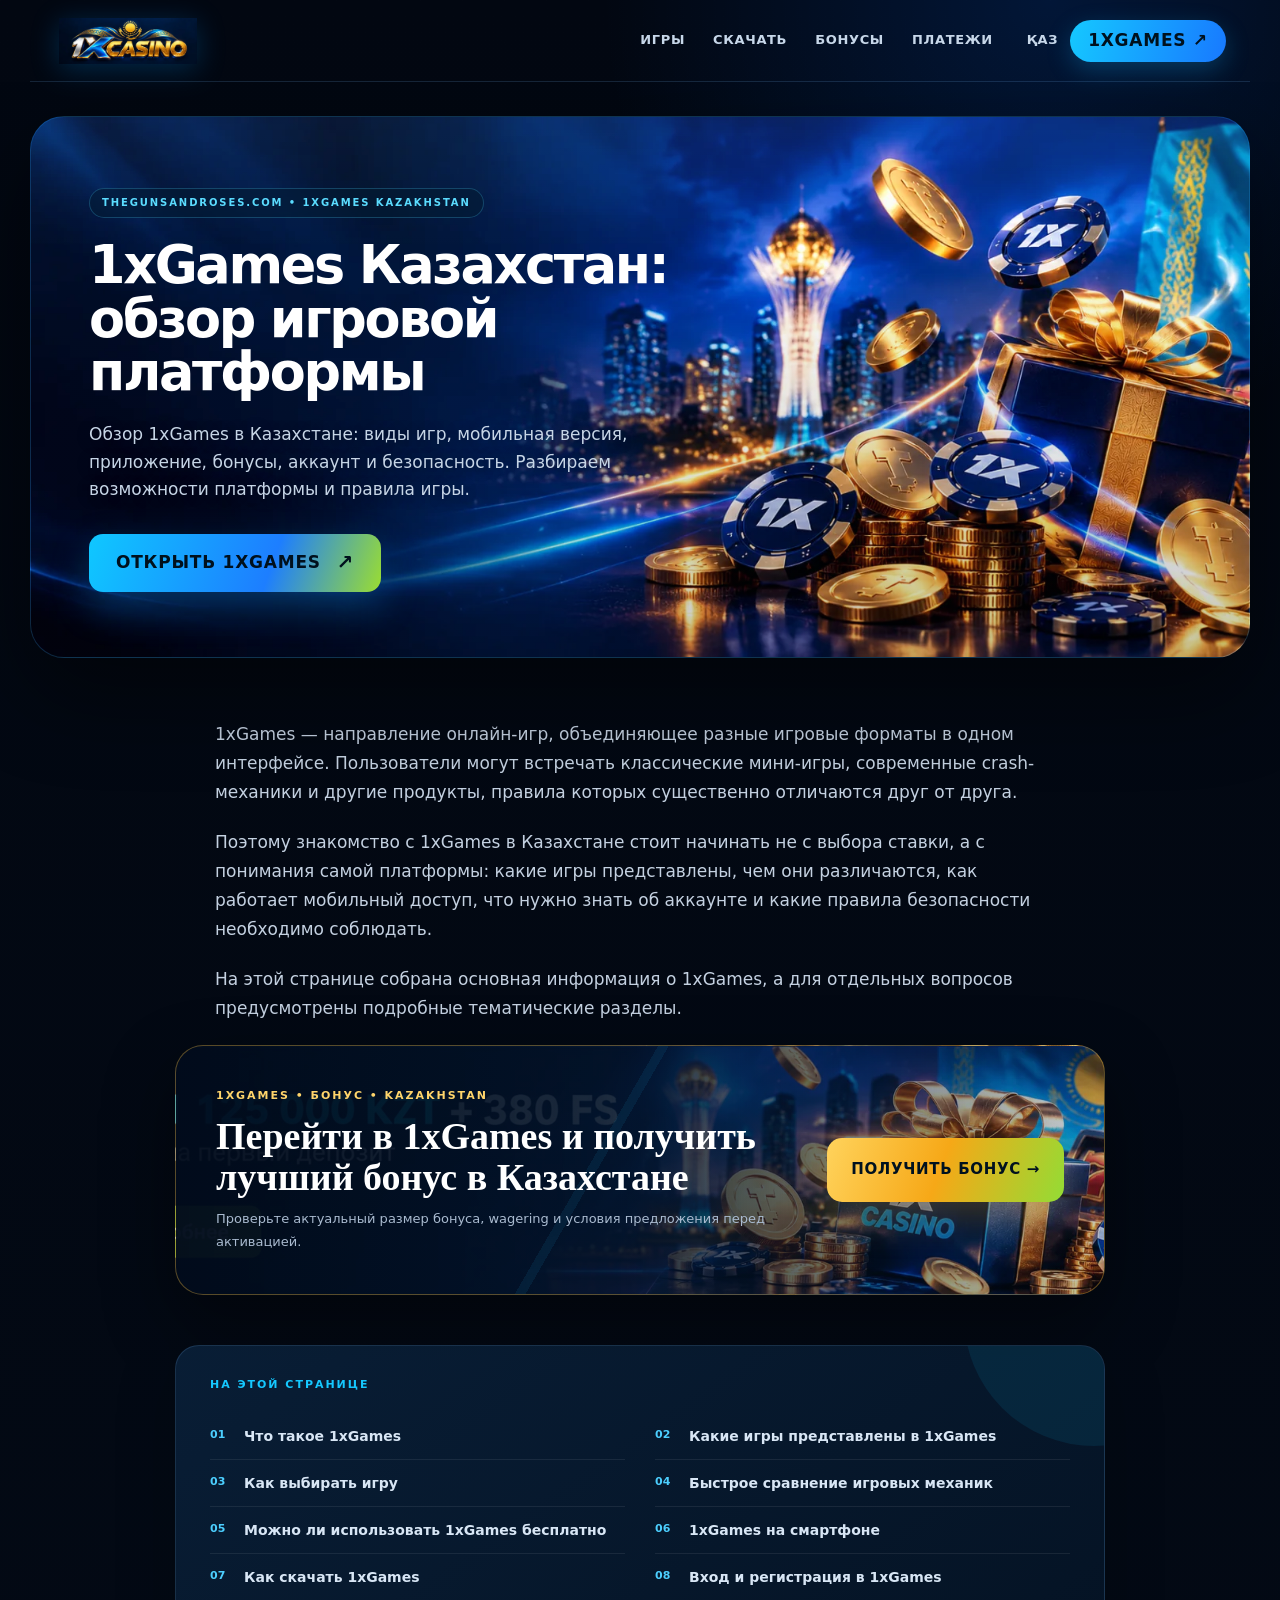
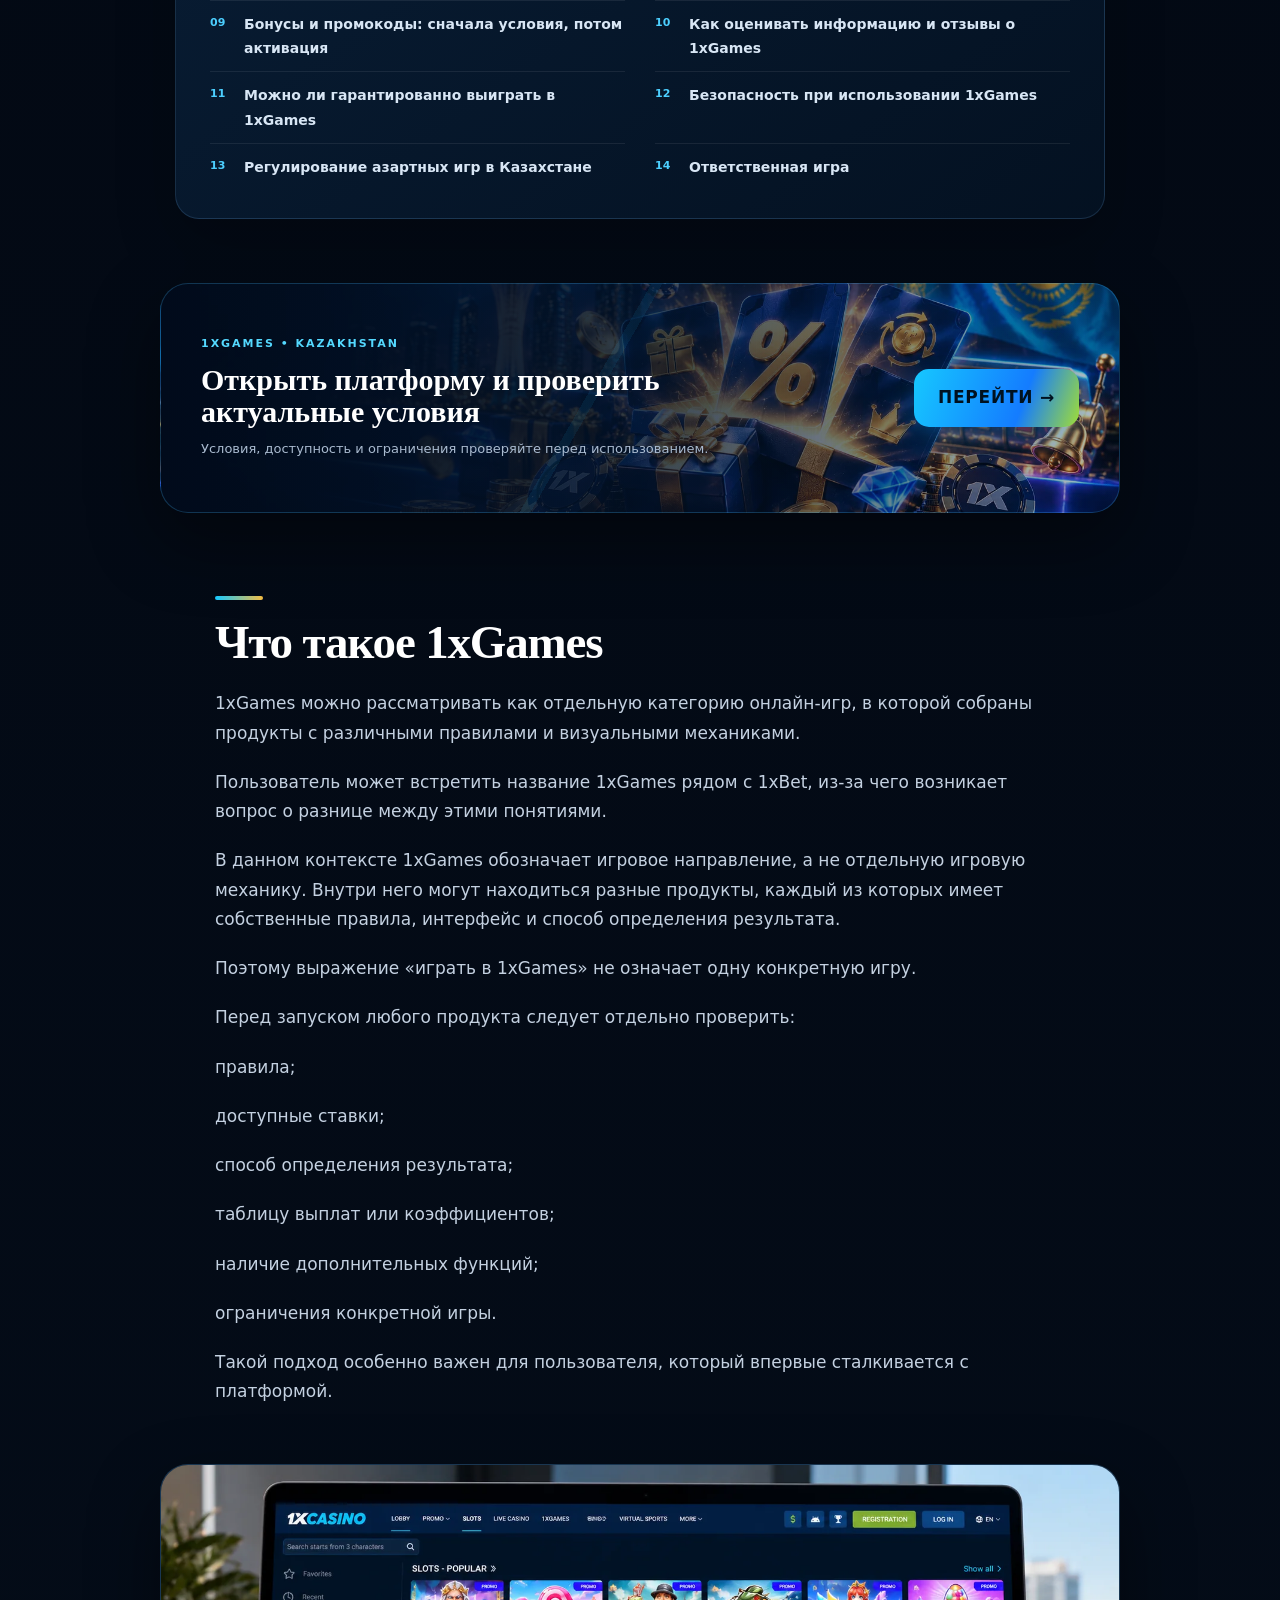
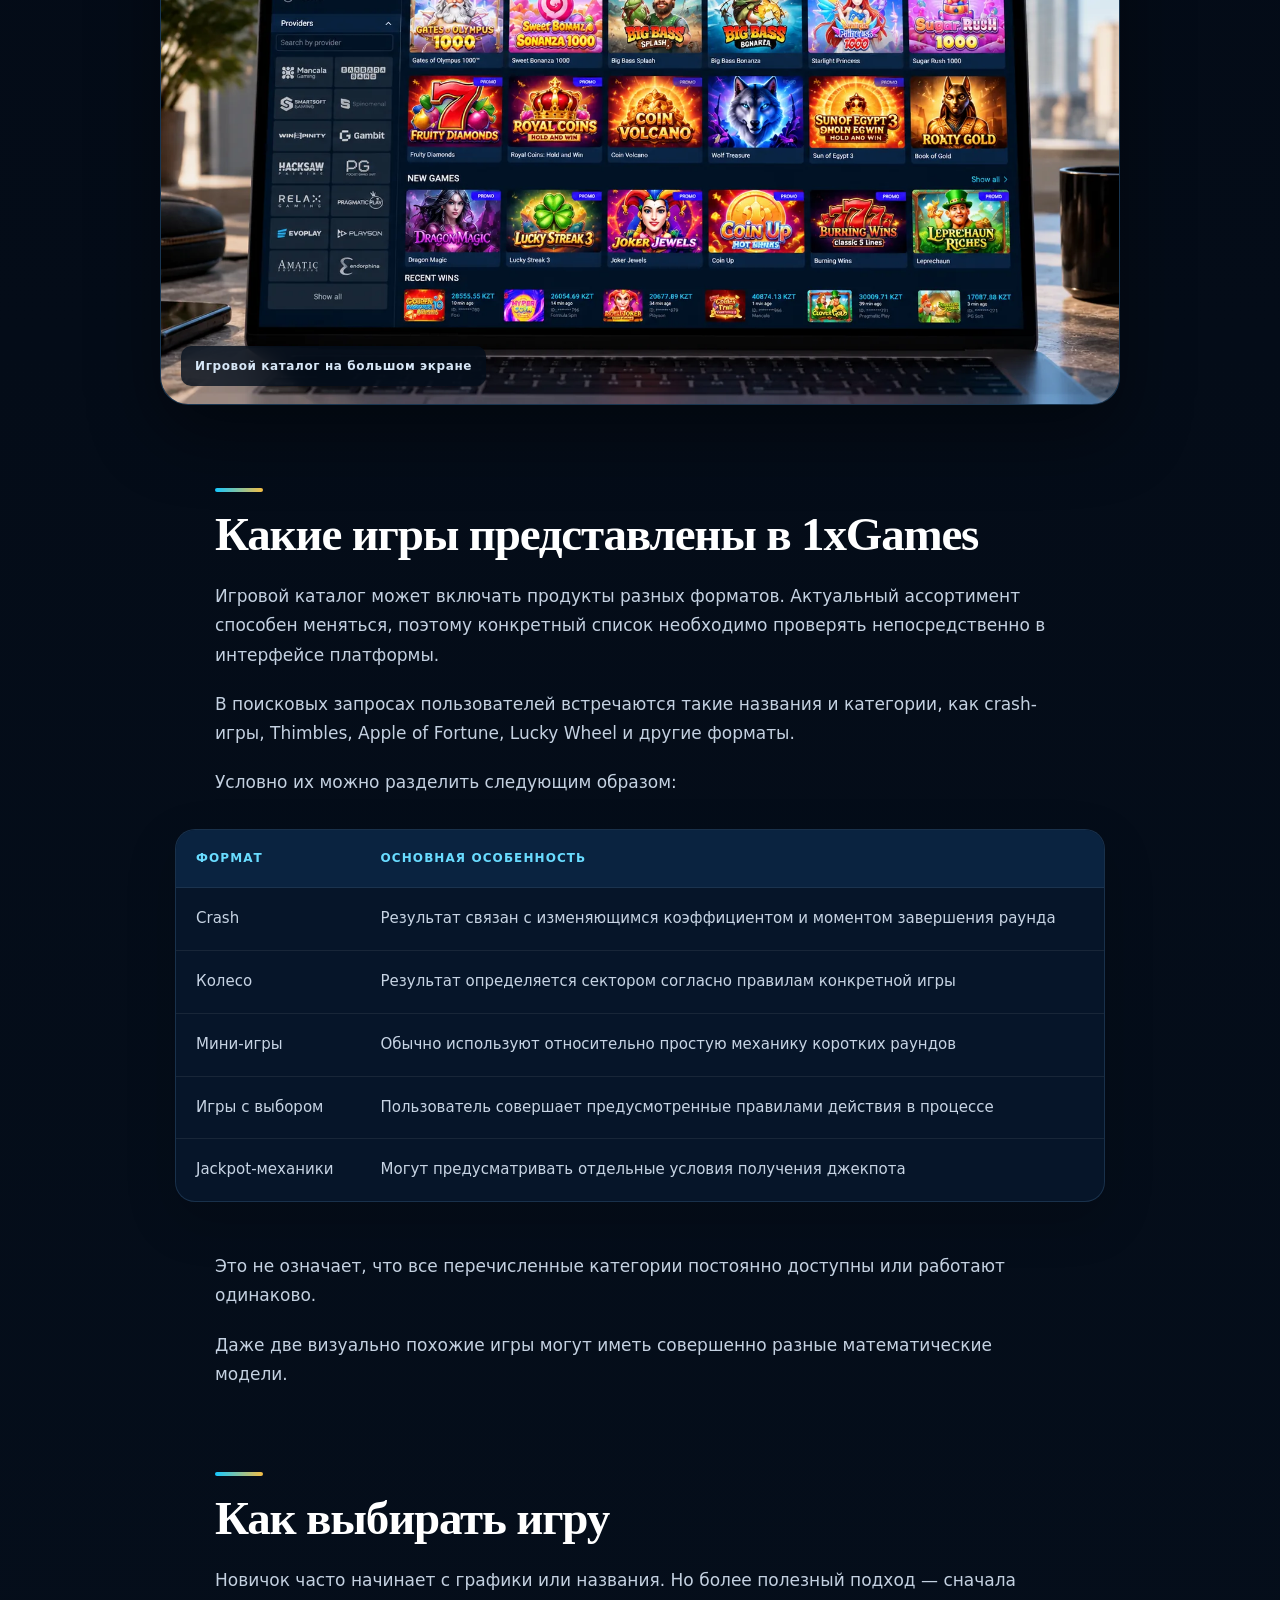
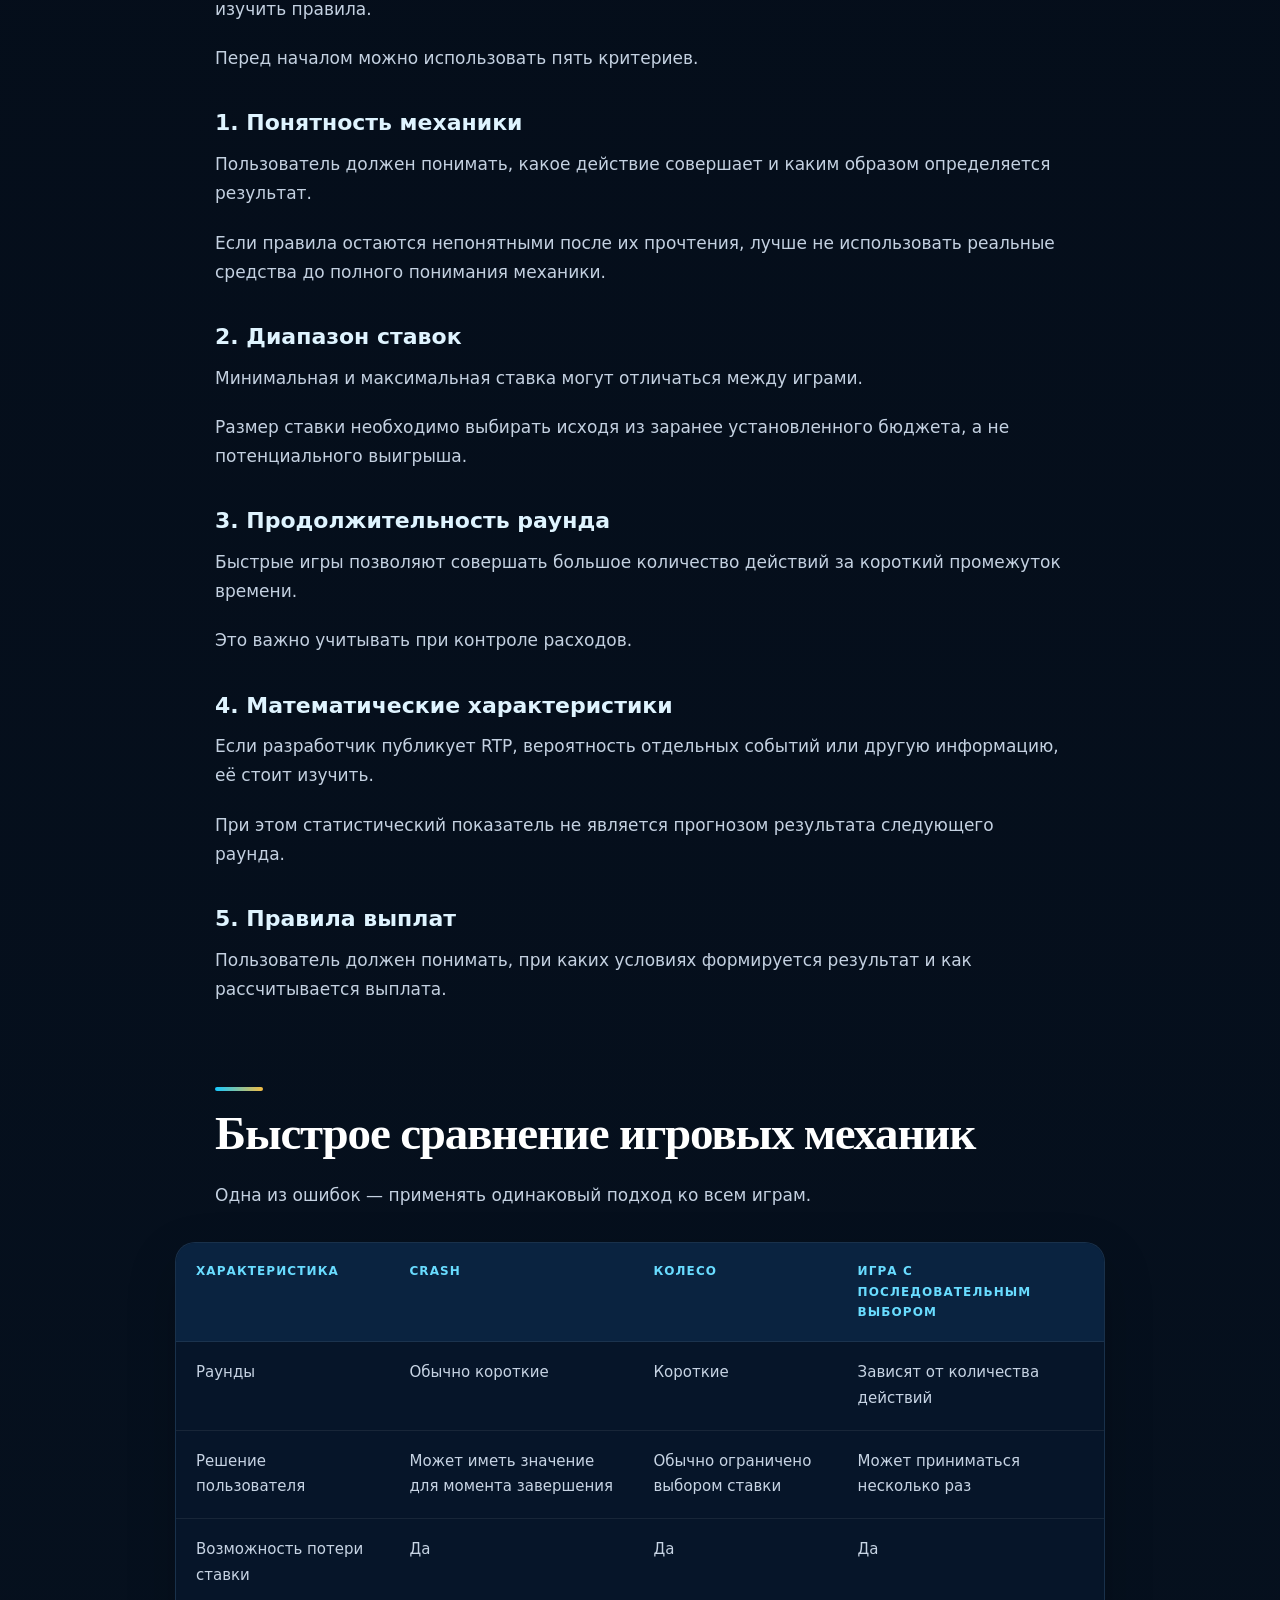
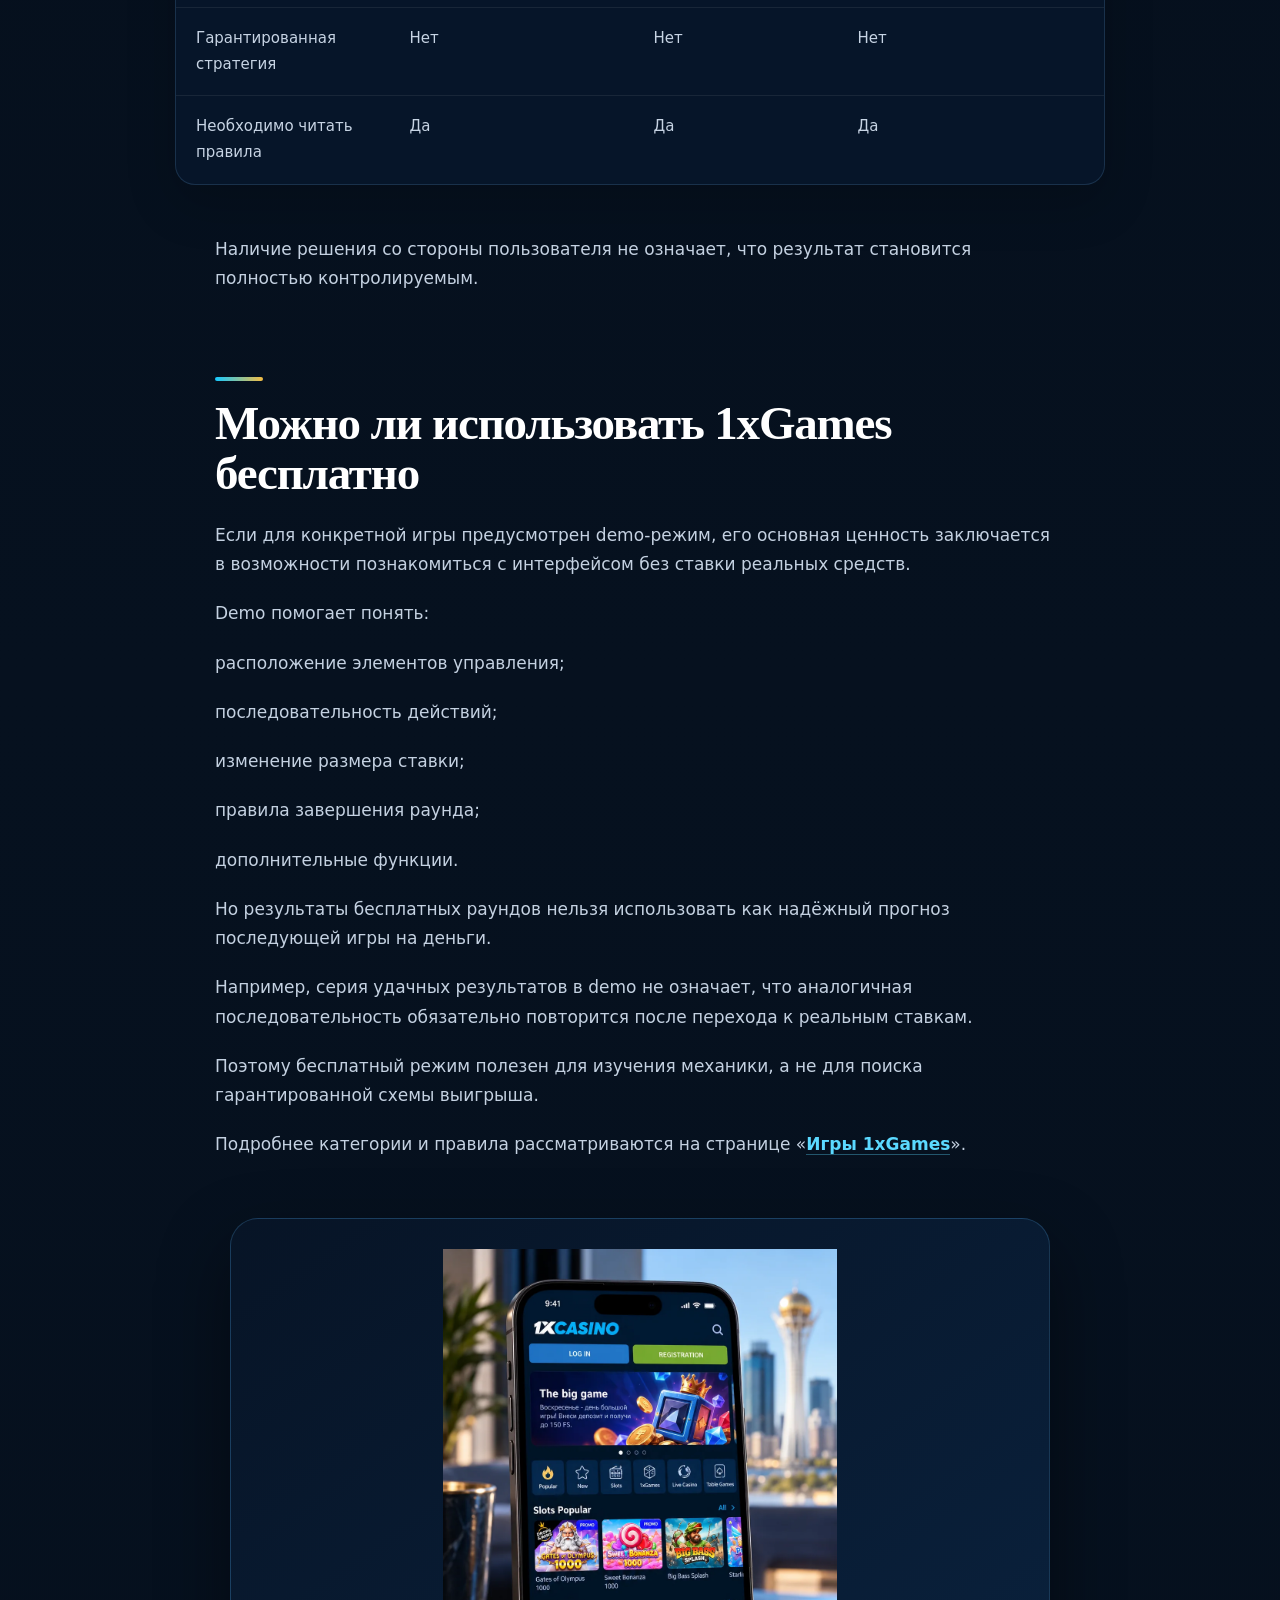
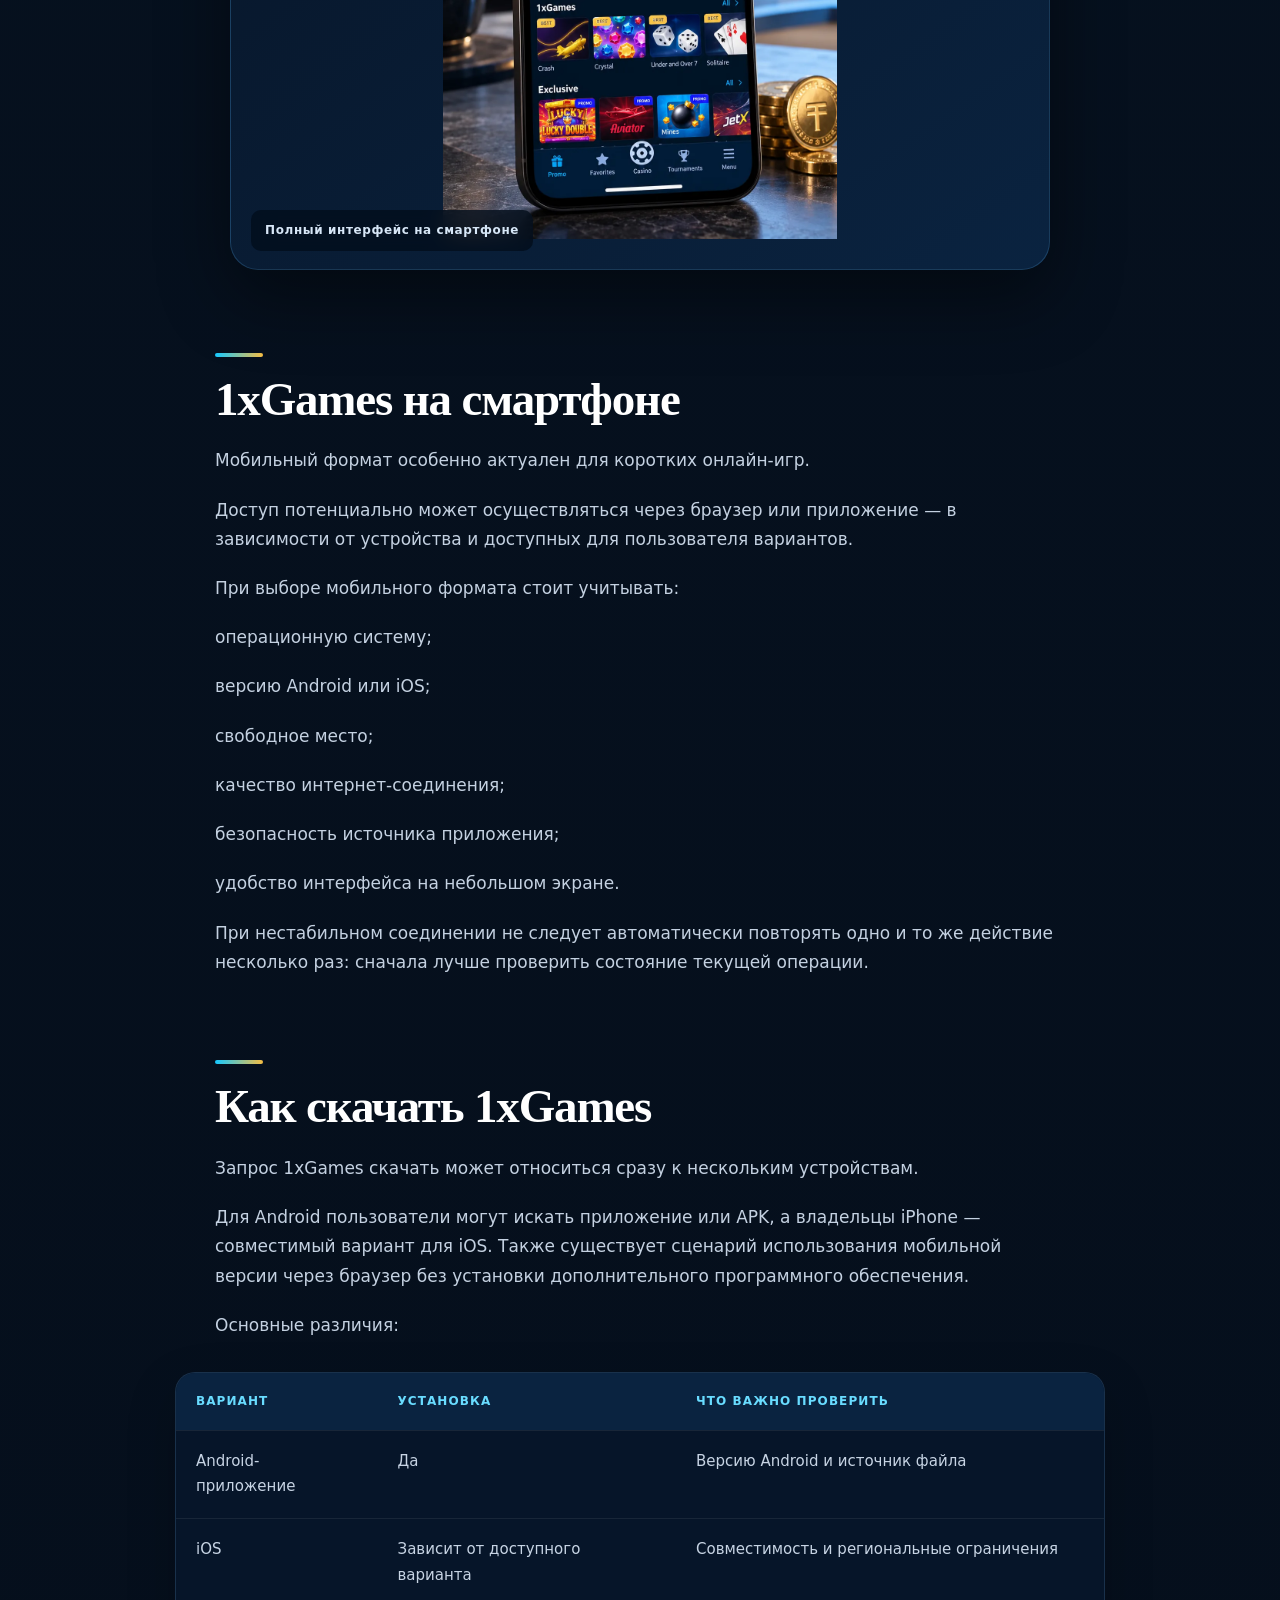
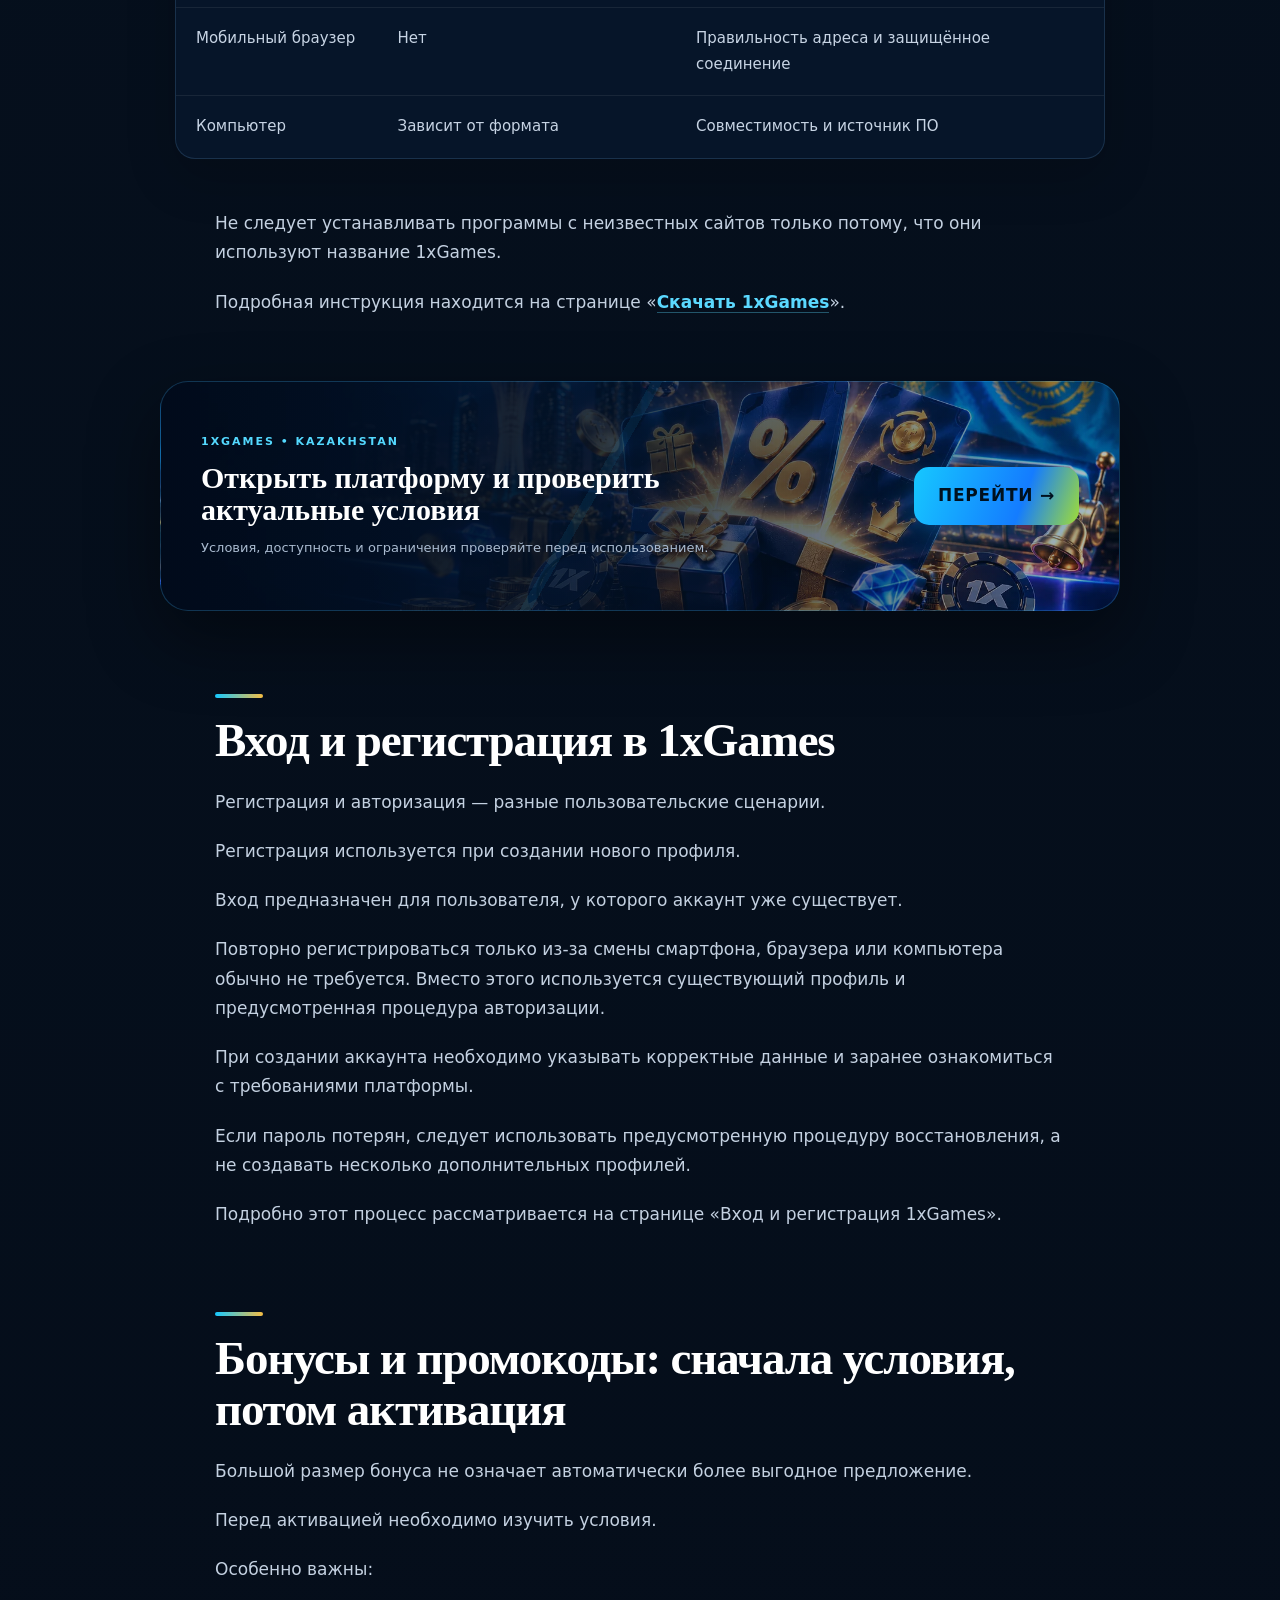
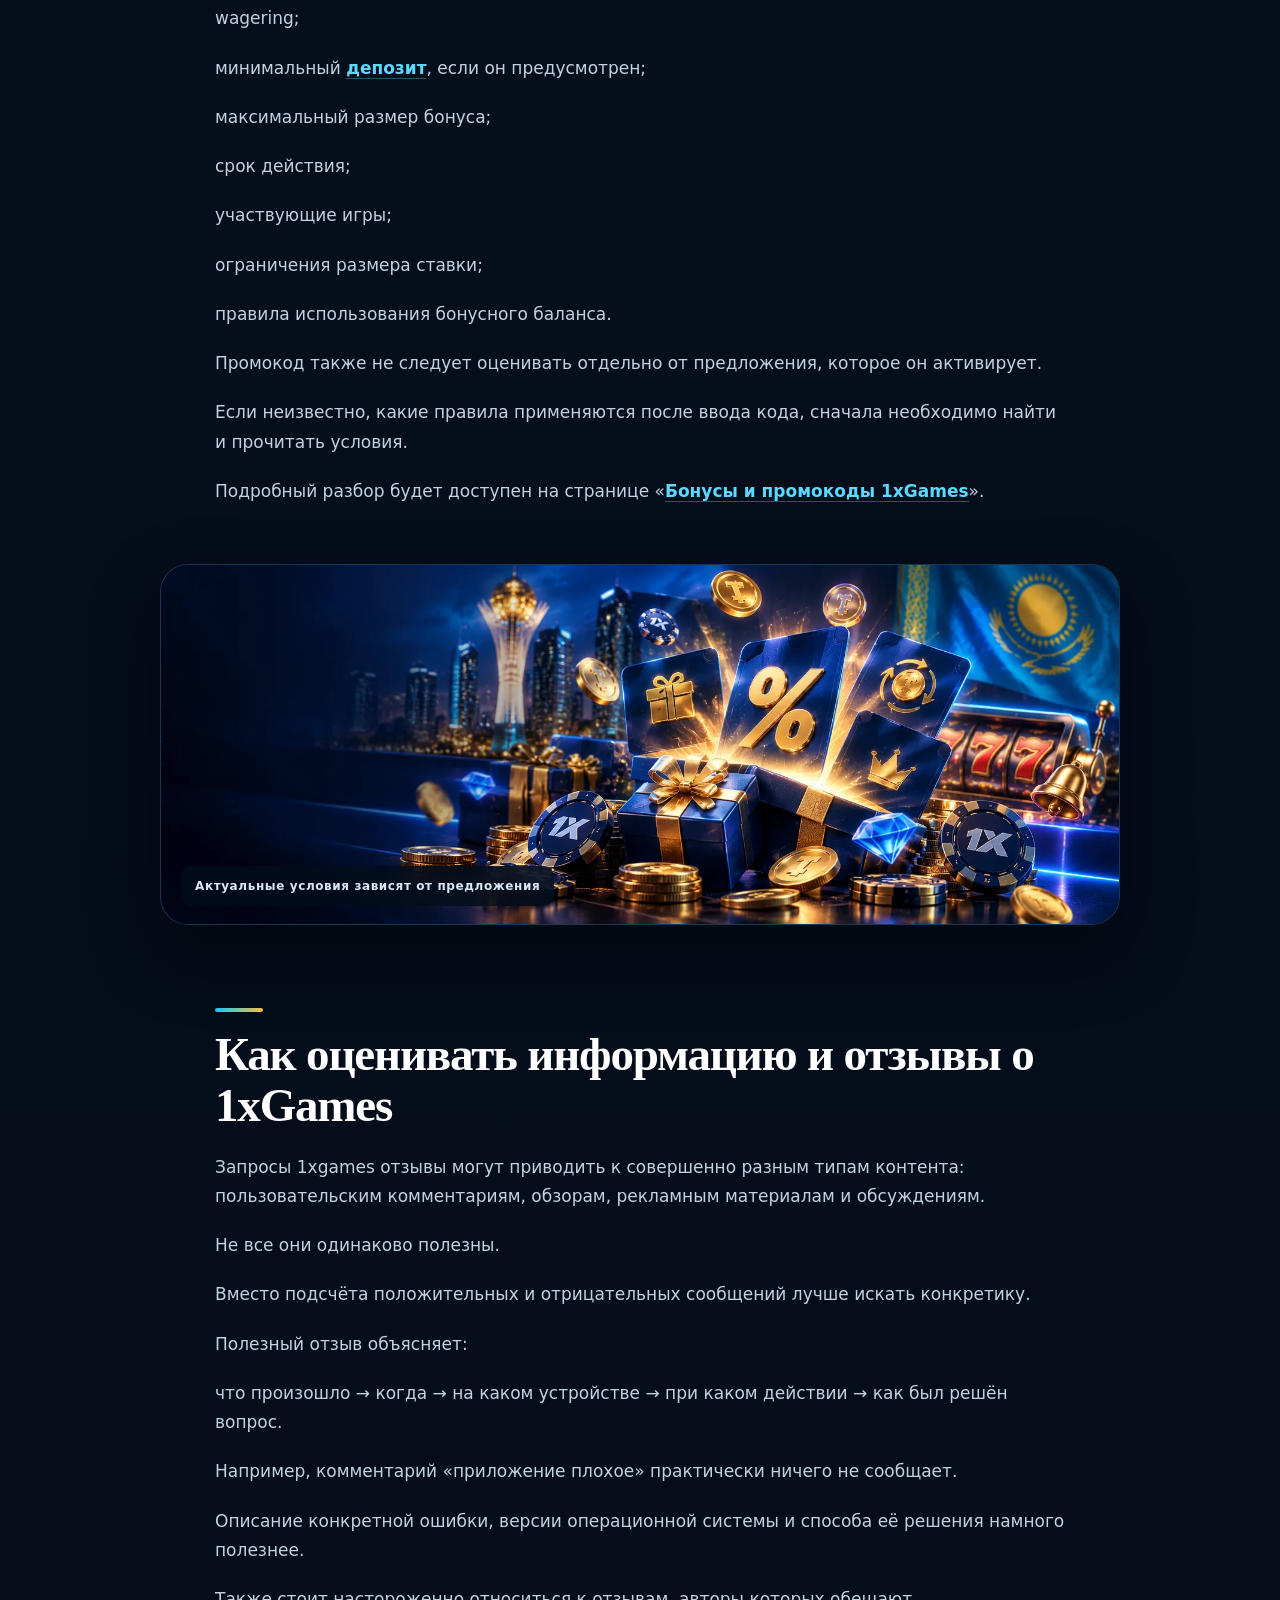
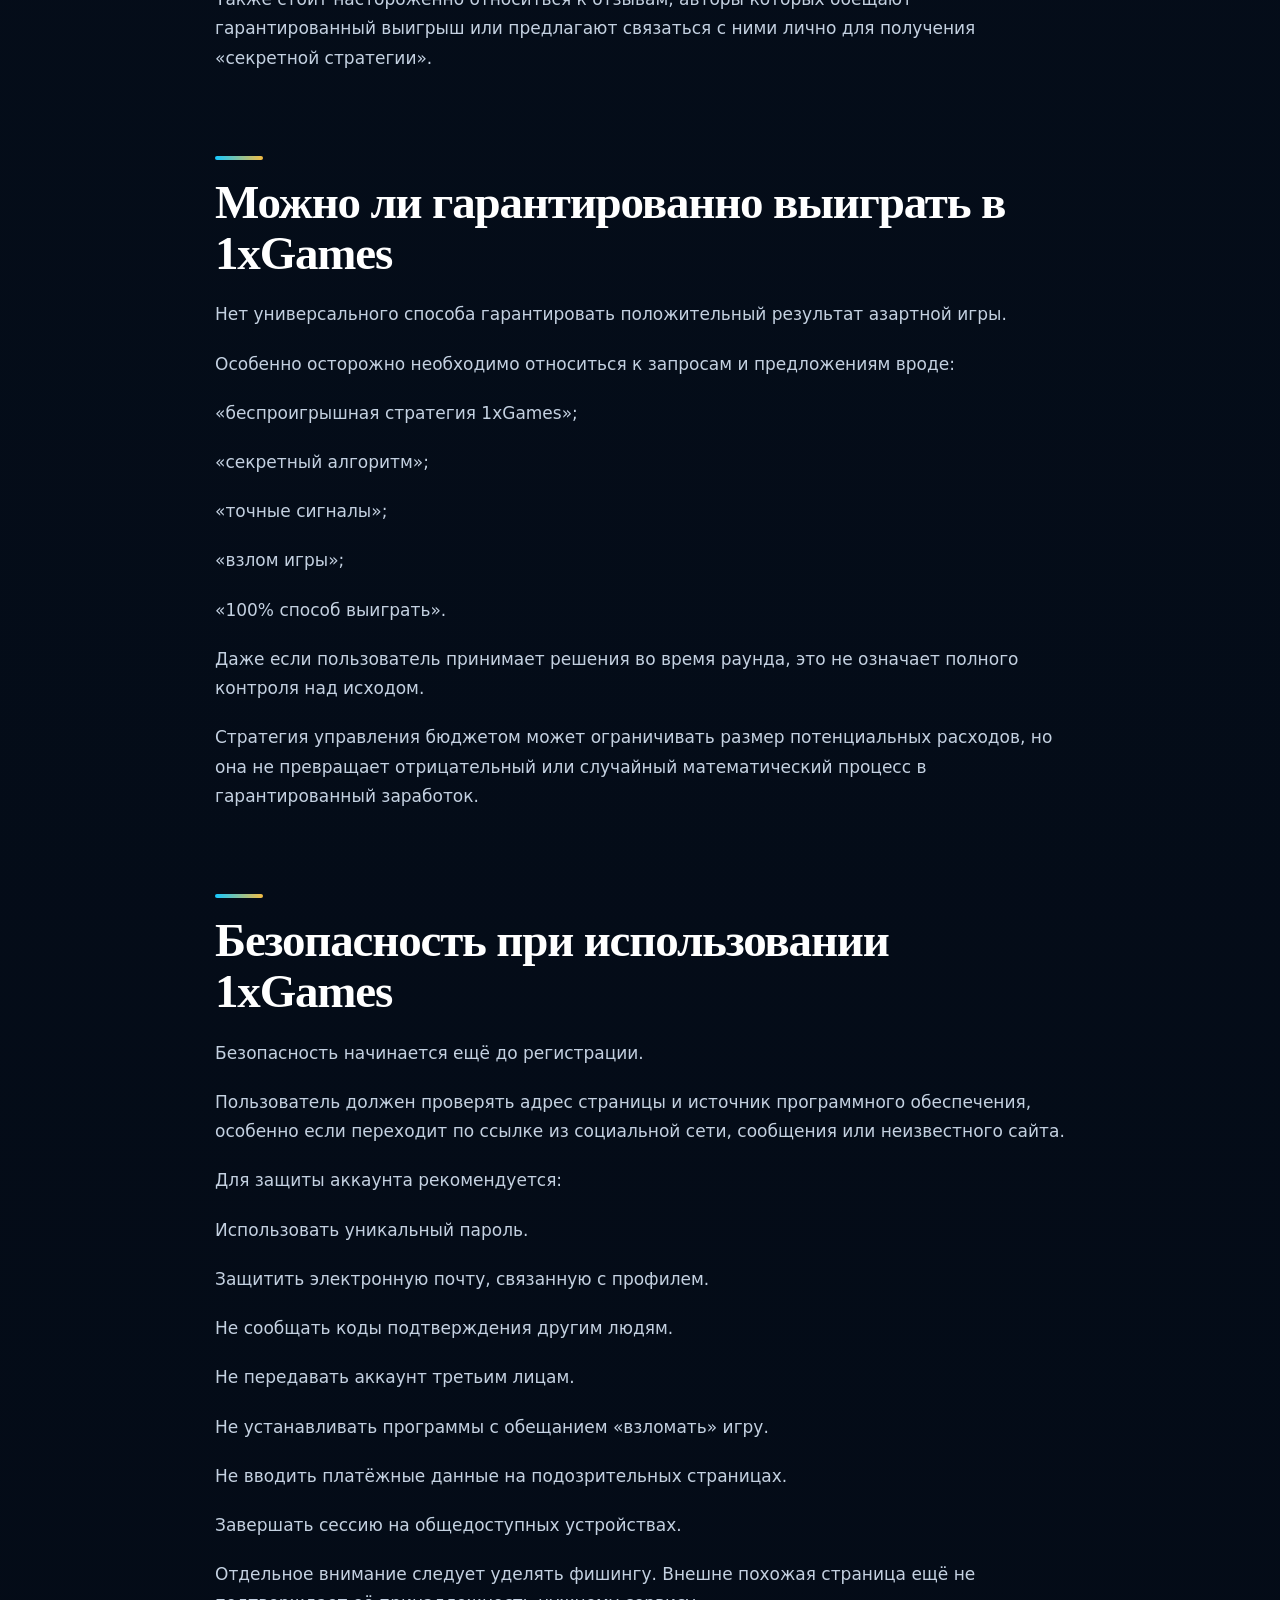
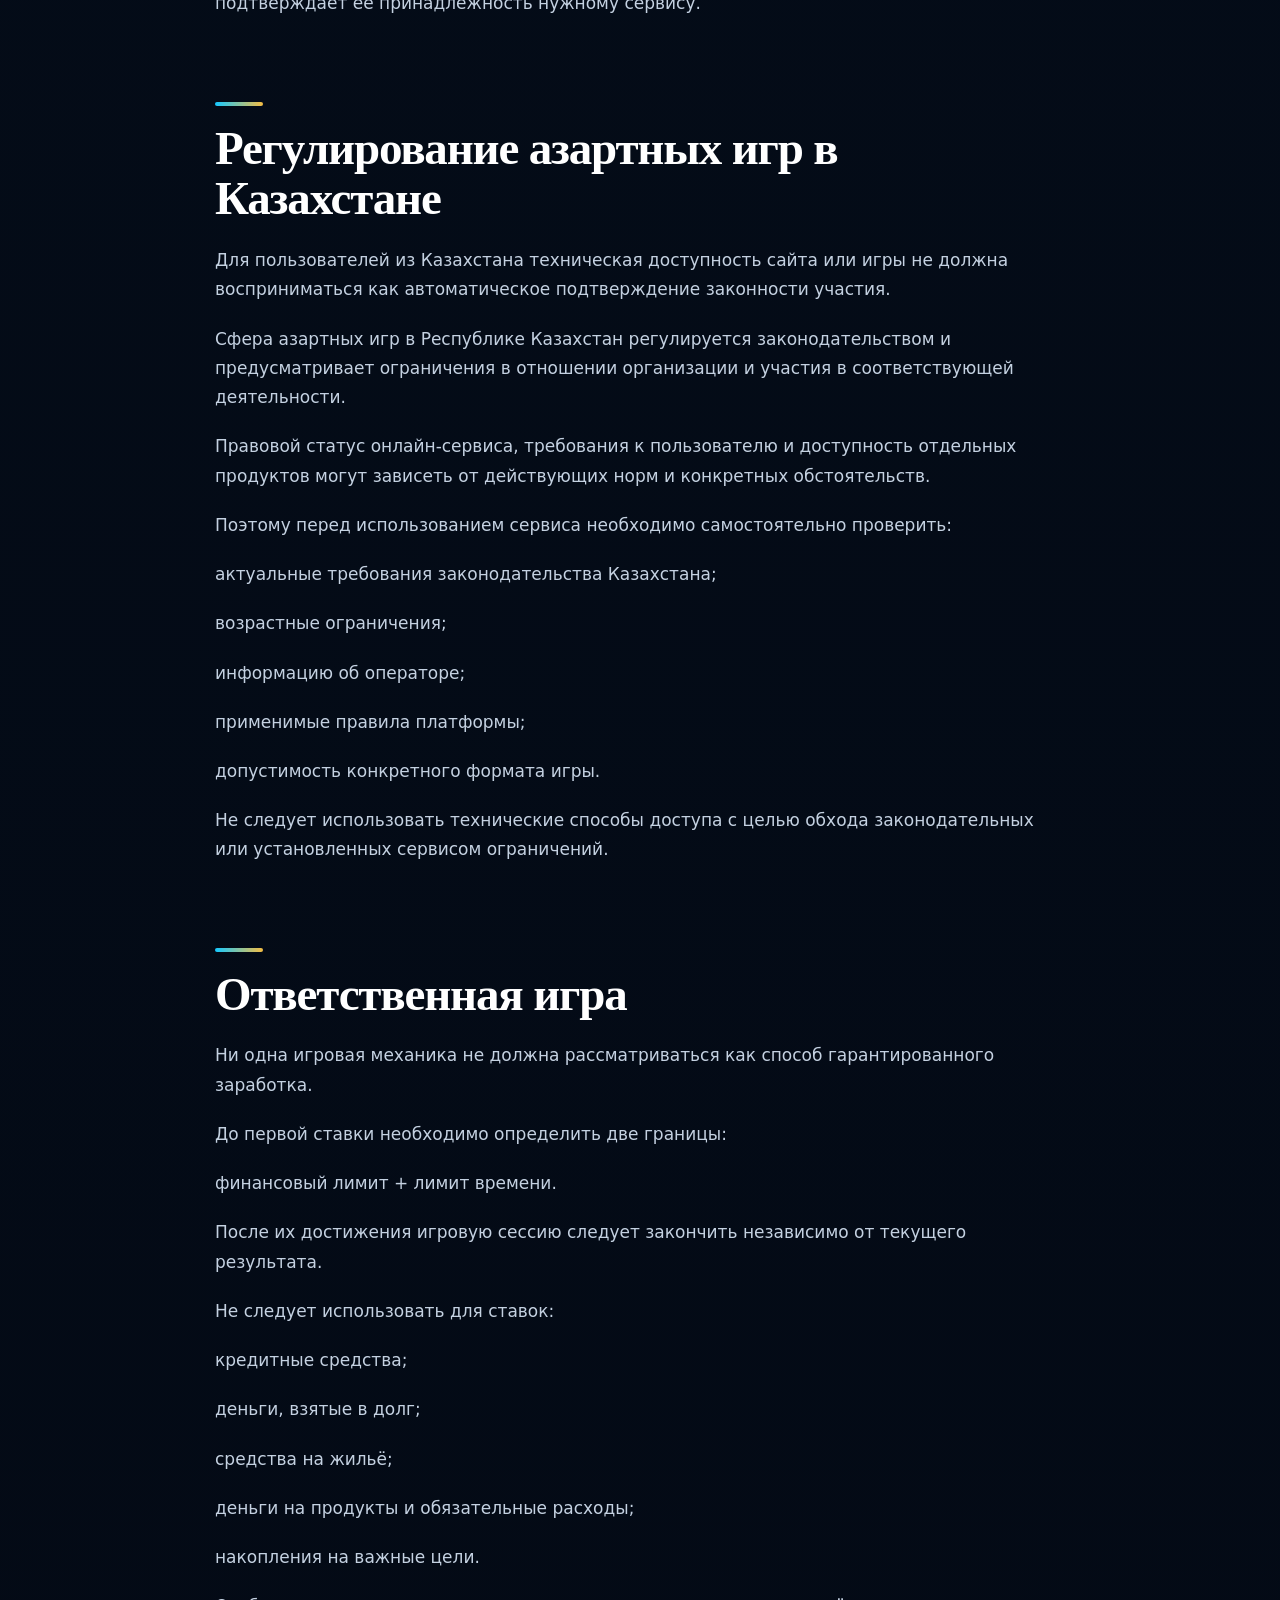
==== commit ffcd66f9: "Update6" ====
--- a/index.html
+++ b/index.html
@@ -1,5 +1,5 @@
-<!doctype html><html lang="ru"><head><meta charset="utf-8"><meta name="viewport" content="width=device-width,initial-scale=1"><title>1xGames Казахстан — игры, приложение и обзор платформы</title><meta name="description" content="Обзор 1xGames в Казахстане: виды игр, мобильная версия, приложение, бонусы, аккаунт и безопасность. Разбираем возможности платформы и правила игры."><link rel="canonical" href="https://thegunsandroses.com/"><meta name="robots" content="index,follow"><meta name="google-site-verification" content="P_tBZTkmZBPvhhTVpAWwyuTfqRqusBLi5eSHK2BmX5U" /><meta property="og:title" content="1xGames Казахстан — игры, приложение и обзор платформы"><meta property="og:description" content="Обзор 1xGames в Казахстане: виды игр, мобильная версия, приложение, бонусы, аккаунт и безопасность. Разбираем возможности платформы и правила игры."><meta property="og:url" content="https://thegunsandroses.com/"><meta property="og:type" content="article"><link rel="icon" href="/assets/img/favicon.webp" type="image/webp"><link rel="stylesheet" href="/assets/css/site.css?v=5"></head><body class="route-">
+<!doctype html><html lang="ru"><head><meta charset="utf-8"><meta name="viewport" content="width=device-width,initial-scale=1"><title>1xGames Казахстан — игры, приложение и обзор платформы</title><meta name="description" content="Обзор 1xGames в Казахстане: виды игр, мобильная версия, приложение, бонусы, аккаунт и безопасность. Разбираем возможности платформы и правила игры."><link rel="canonical" href="https://thegunsandroses.com/"><meta name="robots" content="index,follow"><meta name="google-site-verification" content="P_tBZTkmZBPvhhTVpAWwyuTfqRqusBLi5eSHK2BmX5U" /><meta property="og:title" content="1xGames Казахстан — игры, приложение и обзор платформы"><meta property="og:description" content="Обзор 1xGames в Казахстане: виды игр, мобильная версия, приложение, бонусы, аккаунт и безопасность. Разбираем возможности платформы и правила игры."><meta property="og:url" content="https://thegunsandroses.com/"><meta property="og:type" content="article"><link rel="icon" href="/assets/img/favicon.webp" type="image/webp"><link rel="stylesheet" href="/assets/css/site.css?v=6"></head><body class="route-">
 <header class="mast"><a class="brand" href="/"><img src="/assets/img/logo.webp" alt="1xCasino Kazakhstan"></a><nav class="desk-nav"><a href="/games/">Игры</a><a href="/download/">Скачать</a><a href="/bonuses/">Бонусы</a><a href="/payments/">Платежи</a></nav><div class="head-actions"><a class="lang" href="/kz/">ҚАЗ</a><a class="head-cta" href="/go/">1XGAMES ↗</a></div></header>
-<main><section class="hero"><div class="hero-copy"><div class="eyebrow">THEGUNSANDROSES.COM / 1XGAMES GUIDE</div><h1>1xGames Казахстан: обзор игровой платформы</h1><p>Обзор 1xGames в Казахстане: виды игр, мобильная версия, приложение, бонусы, аккаунт и безопасность. Разбираем возможности платформы и правила игры.</p><a class="hero-btn" href="/go/">ОТКРЫТЬ 1XGAMES <span>↗</span></a></div><div class="hero-art" aria-hidden="true"><div class="grid-card"><span>1X</span><b>GAMES • MOBILE • KZ</b><em>18+</em></div></div></section>
+<main><section class="hero"><div class="hero-copy"><div class="eyebrow">THEGUNSANDROSES.COM • 1XGAMES KAZAKHSTAN</div><h1>1xGames Казахстан: обзор игровой платформы</h1><p>Обзор 1xGames в Казахстане: виды игр, мобильная версия, приложение, бонусы, аккаунт и безопасность. Разбираем возможности платформы и правила игры.</p><a class="hero-btn" href="/go/">ОТКРЫТЬ 1XGAMES <span>↗</span></a></div><div class="hero-art" aria-hidden="true"><div class="grid-card"><span>1X</span><b>GAMES • MOBILE • KZ</b><em>18+</em></div></div></section>
 <article class="content-shell"><p>1xGames — направление онлайн-игр, объединяющее разные игровые форматы в одном интерфейсе. Пользователи могут встречать классические мини-игры, современные crash-механики и другие продукты, правила которых существенно отличаются друг от друга.</p><p>Поэтому знакомство с 1xGames в Казахстане стоит начинать не с выбора ставки, а с понимания самой платформы: какие игры представлены, чем они различаются, как работает мобильный доступ, что нужно знать об аккаунте и какие правила безопасности необходимо соблюдать.</p><p>На этой странице собрана основная информация о 1xGames, а для отдельных вопросов предусмотрены подробные тематические разделы.</p><aside class="ref-panel first-offer"><div><span class="ref-label">1XGAMES • БОНУС • KAZAKHSTAN</span><strong>Перейти в 1xGames и получить лучший бонус в Казахстане</strong><small>Проверьте актуальный размер бонуса, wagering и условия предложения перед активацией.</small></div><a class="action-btn" href="/go/">ПОЛУЧИТЬ БОНУС →</a></aside><nav class="toc"><div class="toc-kicker">НА ЭТОЙ СТРАНИЦЕ</div><ol><li><a href="#что-такое-1xgames">Что такое 1xGames</a></li><li><a href="#какие-игры-представлены-в-1xgames">Какие игры представлены в 1xGames</a></li><li><a href="#как-выбирать-игру">Как выбирать игру</a></li><li><a href="#быстрое-сравнение-игровых-механик">Быстрое сравнение игровых механик</a></li><li><a href="#можно-ли-использовать-1xgames-бесплатно">Можно ли использовать 1xGames бесплатно</a></li><li><a href="#1xgames-на-смартфоне">1xGames на смартфоне</a></li><li><a href="#как-скачать-1xgames">Как скачать 1xGames</a></li><li><a href="#вход-и-регистрация-в-1xgames">Вход и регистрация в 1xGames</a></li><li><a href="#бонусы-и-промокоды-сначала-условия-потом-активация">Бонусы и промокоды: сначала условия, потом активация</a></li><li><a href="#как-оценивать-информацию-и-отзывы-о-1xgames">Как оценивать информацию и отзывы о 1xGames</a></li><li><a href="#можно-ли-гарантированно-выиграть-в-1xgames">Можно ли гарантированно выиграть в 1xGames</a></li><li><a href="#безопасность-при-использовании-1xgames">Безопасность при использовании 1xGames</a></li><li><a href="#регулирование-азартных-игр-в-казахстане">Регулирование азартных игр в Казахстане</a></li><li><a href="#ответственная-игра">Ответственная игра</a></li></ol></nav><aside class="ref-panel"><div><span class="ref-label">1XGAMES • KAZAKHSTAN</span><strong>Открыть платформу и проверить актуальные условия</strong><small>Условия, доступность и ограничения проверяйте перед использованием.</small></div><a class="action-btn" href="/go/">ПЕРЕЙТИ →</a></aside><h2 id="что-такое-1xgames">Что такое 1xGames</h2><p>1xGames можно рассматривать как отдельную категорию онлайн-игр, в которой собраны продукты с различными правилами и визуальными механиками.</p><p>Пользователь может встретить название 1xGames рядом с 1xBet, из-за чего возникает вопрос о разнице между этими понятиями.</p><p>В данном контексте 1xGames обозначает игровое направление, а не отдельную игровую механику. Внутри него могут находиться разные продукты, каждый из которых имеет собственные правила, интерфейс и способ определения результата.</p><p>Поэтому выражение «играть в 1xGames» не означает одну конкретную игру.</p><p>Перед запуском любого продукта следует отдельно проверить:</p><p>правила;</p><p>доступные ставки;</p><p>способ определения результата;</p><p>таблицу выплат или коэффициентов;</p><p>наличие дополнительных функций;</p><p>ограничения конкретной игры.</p><p>Такой подход особенно важен для пользователя, который впервые сталкивается с платформой.</p><figure class="editorial-image"><img src="/assets/img/lobby.webp" alt="Интерфейс 1xGames" loading="lazy"><figcaption class="image-note">Игровой каталог на большом экране</figcaption></figure><h2 id="какие-игры-представлены-в-1xgames">Какие игры представлены в 1xGames</h2><p>Игровой каталог может включать продукты разных форматов. Актуальный ассортимент способен меняться, поэтому конкретный список необходимо проверять непосредственно в интерфейсе платформы.</p><p>В поисковых запросах пользователей встречаются такие названия и категории, как crash-игры, Thimbles, Apple of Fortune, Lucky Wheel и другие форматы.</p><p>Условно их можно разделить следующим образом:</p><div class="table-wrap"><table><tr><th>Формат</th><th>Основная особенность</th></tr><tr><td>Crash</td><td>Результат связан с изменяющимся коэффициентом и моментом завершения раунда</td></tr><tr><td>Колесо</td><td>Результат определяется сектором согласно правилам конкретной игры</td></tr><tr><td>Мини-игры</td><td>Обычно используют относительно простую механику коротких раундов</td></tr><tr><td>Игры с выбором</td><td>Пользователь совершает предусмотренные правилами действия в процессе</td></tr><tr><td>Jackpot-механики</td><td>Могут предусматривать отдельные условия получения джекпота</td></tr></table></div><p>Это не означает, что все перечисленные категории постоянно доступны или работают одинаково.</p><p>Даже две визуально похожие игры могут иметь совершенно разные математические модели.</p><h2 id="как-выбирать-игру">Как выбирать игру</h2><p>Новичок часто начинает с графики или названия. Но более полезный подход — сначала изучить правила.</p><p>Перед началом можно использовать пять критериев.</p><h3>1. Понятность механики</h3><p>Пользователь должен понимать, какое действие совершает и каким образом определяется результат.</p><p>Если правила остаются непонятными после их прочтения, лучше не использовать реальные средства до полного понимания механики.</p><h3>2. Диапазон ставок</h3><p>Минимальная и максимальная ставка могут отличаться между играми.</p><p>Размер ставки необходимо выбирать исходя из заранее установленного бюджета, а не потенциального выигрыша.</p><h3>3. Продолжительность раунда</h3><p>Быстрые игры позволяют совершать большое количество действий за короткий промежуток времени.</p><p>Это важно учитывать при контроле расходов.</p><h3>4. Математические характеристики</h3><p>Если разработчик публикует RTP, вероятность отдельных событий или другую информацию, её стоит изучить.</p><p>При этом статистический показатель не является прогнозом результата следующего раунда.</p><h3>5. Правила выплат</h3><p>Пользователь должен понимать, при каких условиях формируется результат и как рассчитывается выплата.</p><h2 id="быстрое-сравнение-игровых-механик">Быстрое сравнение игровых механик</h2><p>Одна из ошибок — применять одинаковый подход ко всем играм.</p><div class="table-wrap"><table><tr><th>Характеристика</th><th>Crash</th><th>Колесо</th><th>Игра с последовательным выбором</th></tr><tr><td>Раунды</td><td>Обычно короткие</td><td>Короткие</td><td>Зависят от количества действий</td></tr><tr><td>Решение пользователя</td><td>Может иметь значение для момента завершения</td><td>Обычно ограничено выбором ставки</td><td>Может приниматься несколько раз</td></tr><tr><td>Возможность потери ставки</td><td>Да</td><td>Да</td><td>Да</td></tr><tr><td>Гарантированная стратегия</td><td>Нет</td><td>Нет</td><td>Нет</td></tr><tr><td>Необходимо читать правила</td><td>Да</td><td>Да</td><td>Да</td></tr></table></div><p>Наличие решения со стороны пользователя не означает, что результат становится полностью контролируемым.</p><h2 id="можно-ли-использовать-1xgames-бесплатно">Можно ли использовать 1xGames бесплатно</h2><p>Если для конкретной игры предусмотрен demo-режим, его основная ценность заключается в возможности познакомиться с интерфейсом без ставки реальных средств.</p><p>Demo помогает понять:</p><p>расположение элементов управления;</p><p>последовательность действий;</p><p>изменение размера ставки;</p><p>правила завершения раунда;</p><p>дополнительные функции.</p><p>Но результаты бесплатных раундов нельзя использовать как надёжный прогноз последующей игры на деньги.</p><p>Например, серия удачных результатов в demo не означает, что аналогичная последовательность обязательно повторится после перехода к реальным ставкам.</p><p>Поэтому бесплатный режим полезен для изучения механики, а не для поиска гарантированной схемы выигрыша.</p><p>Подробнее категории и правила рассматриваются на странице «<a class="text-link" href="/games/">Игры 1xGames</a>».</p><figure class="editorial-image phone-shot"><img src="/assets/img/mobile.webp" alt="Мобильный доступ 1xGames" loading="lazy"><figcaption class="image-note">Полный интерфейс на смартфоне</figcaption></figure><h2 id="1xgames-на-смартфоне">1xGames на смартфоне</h2><p>Мобильный формат особенно актуален для коротких онлайн-игр.</p><p>Доступ потенциально может осуществляться через браузер или приложение — в зависимости от устройства и доступных для пользователя вариантов.</p><p>При выборе мобильного формата стоит учитывать:</p><p>операционную систему;</p><p>версию Android или iOS;</p><p>свободное место;</p><p>качество интернет-соединения;</p><p>безопасность источника приложения;</p><p>удобство интерфейса на небольшом экране.</p><p>При нестабильном соединении не следует автоматически повторять одно и то же действие несколько раз: сначала лучше проверить состояние текущей операции.</p><h2 id="как-скачать-1xgames">Как скачать 1xGames</h2><p>Запрос 1xGames скачать может относиться сразу к нескольким устройствам.</p><p>Для Android пользователи могут искать приложение или APK, а владельцы iPhone — совместимый вариант для iOS. Также существует сценарий использования мобильной версии через браузер без установки дополнительного программного обеспечения.</p><p>Основные различия:</p><div class="table-wrap"><table><tr><th>Вариант</th><th>Установка</th><th>Что важно проверить</th></tr><tr><td>Android-приложение</td><td>Да</td><td>Версию Android и источник файла</td></tr><tr><td>iOS</td><td>Зависит от доступного варианта</td><td>Совместимость и региональные ограничения</td></tr><tr><td>Мобильный браузер</td><td>Нет</td><td>Правильность адреса и защищённое соединение</td></tr><tr><td>Компьютер</td><td>Зависит от формата</td><td>Совместимость и источник ПО</td></tr></table></div><p>Не следует устанавливать программы с неизвестных сайтов только потому, что они используют название 1xGames.</p><p>Подробная инструкция находится на странице «<a class="text-link" href="/download/">Скачать 1xGames</a>».</p><aside class="ref-panel"><div><span class="ref-label">1XGAMES • KAZAKHSTAN</span><strong>Открыть платформу и проверить актуальные условия</strong><small>Условия, доступность и ограничения проверяйте перед использованием.</small></div><a class="action-btn" href="/go/">ПЕРЕЙТИ →</a></aside><h2 id="вход-и-регистрация-в-1xgames">Вход и регистрация в 1xGames</h2><p>Регистрация и авторизация — разные пользовательские сценарии.</p><p>Регистрация используется при создании нового профиля.</p><p>Вход предназначен для пользователя, у которого аккаунт уже существует.</p><p>Повторно регистрироваться только из-за смены смартфона, браузера или компьютера обычно не требуется. Вместо этого используется существующий профиль и предусмотренная процедура авторизации.</p><p>При создании аккаунта необходимо указывать корректные данные и заранее ознакомиться с требованиями платформы.</p><p>Если пароль потерян, следует использовать предусмотренную процедуру восстановления, а не создавать несколько дополнительных профилей.</p><p>Подробно этот процесс рассматривается на странице «Вход и регистрация 1xGames».</p><h2 id="бонусы-и-промокоды-сначала-условия-потом-активация">Бонусы и промокоды: сначала условия, потом активация</h2><p>Большой размер бонуса не означает автоматически более выгодное предложение.</p><p>Перед активацией необходимо изучить условия.</p><p>Особенно важны:</p><p>wagering;</p><p>минимальный <a class="text-link" href="/payments/">депозит</a>, если он предусмотрен;</p><p>максимальный размер бонуса;</p><p>срок действия;</p><p>участвующие игры;</p><p>ограничения размера ставки;</p><p>правила использования бонусного баланса.</p><p>Промокод также не следует оценивать отдельно от предложения, которое он активирует.</p><p>Если неизвестно, какие правила применяются после ввода кода, сначала необходимо найти и прочитать условия.</p><p>Подробный разбор будет доступен на странице «<a class="text-link" href="/bonuses/">Бонусы и промокоды 1xGames</a>».</p><figure class="editorial-image"><img src="/assets/img/promo.webp" alt="Промо и акции 1xGames" loading="lazy"><figcaption class="image-note">Актуальные условия зависят от предложения</figcaption></figure><h2 id="как-оценивать-информацию-и-отзывы-о-1xgames">Как оценивать информацию и отзывы о 1xGames</h2><p>Запросы 1xgames отзывы могут приводить к совершенно разным типам контента: пользовательским комментариям, обзорам, рекламным материалам и обсуждениям.</p><p>Не все они одинаково полезны.</p><p>Вместо подсчёта положительных и отрицательных сообщений лучше искать конкретику.</p><p>Полезный отзыв объясняет:</p><p>что произошло → когда → на каком устройстве → при каком действии → как был решён вопрос.</p><p>Например, комментарий «приложение плохое» практически ничего не сообщает.</p><p>Описание конкретной ошибки, версии операционной системы и способа её решения намного полезнее.</p><p>Также стоит настороженно относиться к отзывам, авторы которых обещают гарантированный выигрыш или предлагают связаться с ними лично для получения «секретной стратегии».</p><h2 id="можно-ли-гарантированно-выиграть-в-1xgames">Можно ли гарантированно выиграть в 1xGames</h2><p>Нет универсального способа гарантировать положительный результат азартной игры.</p><p>Особенно осторожно необходимо относиться к запросам и предложениям вроде:</p><p>«беспроигрышная стратегия 1xGames»;</p><p>«секретный алгоритм»;</p><p>«точные сигналы»;</p><p>«взлом игры»;</p><p>«100% способ выиграть».</p><p>Даже если пользователь принимает решения во время раунда, это не означает полного контроля над исходом.</p><p>Стратегия управления бюджетом может ограничивать размер потенциальных расходов, но она не превращает отрицательный или случайный математический процесс в гарантированный заработок.</p><h2 id="безопасность-при-использовании-1xgames">Безопасность при использовании 1xGames</h2><p>Безопасность начинается ещё до регистрации.</p><p>Пользователь должен проверять адрес страницы и источник программного обеспечения, особенно если переходит по ссылке из социальной сети, сообщения или неизвестного сайта.</p><p>Для защиты аккаунта рекомендуется:</p><p>Использовать уникальный пароль.</p><p>Защитить электронную почту, связанную с профилем.</p><p>Не сообщать коды подтверждения другим людям.</p><p>Не передавать аккаунт третьим лицам.</p><p>Не устанавливать программы с обещанием «взломать» игру.</p><p>Не вводить платёжные данные на подозрительных страницах.</p><p>Завершать сессию на общедоступных устройствах.</p><p>Отдельное внимание следует уделять фишингу. Внешне похожая страница ещё не подтверждает её принадлежность нужному сервису.</p><h2 id="регулирование-азартных-игр-в-казахстане">Регулирование азартных игр в Казахстане</h2><p>Для пользователей из Казахстана техническая доступность сайта или игры не должна восприниматься как автоматическое подтверждение законности участия.</p><p>Сфера азартных игр в Республике Казахстан регулируется законодательством и предусматривает ограничения в отношении организации и участия в соответствующей деятельности.</p><p>Правовой статус онлайн-сервиса, требования к пользователю и доступность отдельных продуктов могут зависеть от действующих норм и конкретных обстоятельств.</p><p>Поэтому перед использованием сервиса необходимо самостоятельно проверить:</p><p>актуальные требования законодательства Казахстана;</p><p>возрастные ограничения;</p><p>информацию об операторе;</p><p>применимые правила платформы;</p><p>допустимость конкретного формата игры.</p><p>Не следует использовать технические способы доступа с целью обхода законодательных или установленных сервисом ограничений.</p><h2 id="ответственная-игра">Ответственная игра</h2><p>Ни одна игровая механика не должна рассматриваться как способ гарантированного заработка.</p><p>До первой ставки необходимо определить две границы:</p><p>финансовый лимит + лимит времени.</p><p>После их достижения игровую сессию следует закончить независимо от текущего результата.</p><p>Не следует использовать для ставок:</p><p>кредитные средства;</p><p>деньги, взятые в долг;</p><p>средства на жильё;</p><p>деньги на продукты и обязательные расходы;</p><p>накопления на важные цели.</p><p>Особенно рискованна попытка немедленно вернуть проигрыш за счёт увеличения ставки или дополнительного пополнения.</p><p>Предыдущий проигрыш не гарантирует последующий выигрыш.</p><p>Если пользователь регулярно превышает собственные ограничения, скрывает расходы, занимает деньги ради игры или не может самостоятельно сделать перерыв, игровую активность следует прекратить и рассмотреть доступные инструменты самоограничения и профессиональной поддержки.</p><div class="faq-grid"><details><summary>Что такое 1xGames?</summary><div class="faq-answer"><p>1xGames — игровое направление, объединяющее различные онлайн-игры и механики. Правила, ставки и способ определения результата зависят от конкретного продукта.</p></div></details><details><summary>1xGames и 1xBet — это одно и то же?</summary><div class="faq-answer"><p>Название 1xGames может встречаться внутри экосистемы, связанной с игровыми продуктами 1xBet. При этом 1xGames следует рассматривать как направление или категорию игр, а не как название одной конкретной игры.</p></div></details><details><summary>Можно ли скачать 1xGames на телефон?</summary><div class="faq-answer"><p>Варианты мобильного доступа зависят от устройства и доступности программного обеспечения. Пользователям Android и iOS следует отдельно проверять совместимость и источник приложения. Альтернативой может быть мобильная браузерная версия.</p></div></details><details><summary>Есть ли 1xGames на Android?</summary><div class="faq-answer"><p>Для Android могут использоваться соответствующие мобильные варианты, если они доступны пользователю. Перед установкой необходимо проверить системные требования и происхождение файла.</p></div></details><details><summary>Можно ли использовать 1xGames на iPhone?</summary><div class="faq-answer"><p>Возможность использования на iPhone зависит от актуальной доступности для iOS и региона. Если отдельное приложение недоступно, потенциальной альтернативой может быть совместимая мобильная веб-версия.</p></div></details><details><summary>Можно ли играть в 1xGames бесплатно?</summary><div class="faq-answer"><p>Если конкретная игра поддерживает demo-режим, его можно использовать для знакомства с интерфейсом и правилами. Наличие бесплатного режима необходимо проверять для каждой игры отдельно.</p></div></details><details><summary>Существует ли беспроигрышная стратегия 1xGames?</summary><div class="faq-answer"><p>Нет стратегии, которая могла бы гарантировать выигрыш в азартной игре. Предложения «100% алгоритмов», сигналов или программ для гарантированного выигрыша следует воспринимать критически.</p></div></details><details><summary>Что проверить перед использованием 1xGames в Казахстане?</summary><div class="faq-answer"><p>Следует проверить действующее законодательство Казахстана, возрастные требования, условия платформы, информацию об операторе и правила конкретной игры. Техническая доступность сайта сама по себе не подтверждает право на участие.</p></div></details></div><aside class="ref-panel"><div><span class="ref-label">1XGAMES • KAZAKHSTAN</span><strong>Открыть платформу и проверить актуальные условия</strong><small>Условия, доступность и ограничения проверяйте перед использованием.</small></div><a class="action-btn" href="/go/">ПЕРЕЙТИ →</a></aside></article></main>
 <footer><div class="foot-brand">1X GAMES <span>/ KZ</span></div><div class="foot-links"><a href="/responsible-gaming/">Ответственная игра</a><a href="/privacy-policy/">Privacy</a><a href="/terms/">Terms</a></div><p>18+ • Информационный сайт. Азартные игры связаны с финансовым риском.</p></footer><script src="/assets/js/site.js" defer></script></body></html>
--- a/assets/css/site.css
+++ b/assets/css/site.css
@@ -14,3 +14,71 @@
 .first-offer .ref-label{color:#ffd56b}.first-offer strong{font-size:clamp(27px,3vw,38px);max-width:600px}.first-offer .action-btn{min-width:190px;min-height:64px;font-size:15px;background:linear-gradient(110deg,#ffd35c,#f6a817 48%,#93dc35);box-shadow:0 14px 40px rgba(245,176,34,.25)}
 @media(max-width:900px){.hero{grid-template-columns:1fr;gap:28px;margin-top:28px}.hero h1{font-size:clamp(38px,9vw,56px);max-width:760px}.hero-art{width:100%;aspect-ratio:16/10}.first-offer{grid-template-columns:1fr;min-height:0}.first-offer .action-btn{width:100%}}
 @media(max-width:560px){.hero{padding:0 18px;margin-bottom:38px}.hero h1{font-size:clamp(34px,10.5vw,46px);line-height:1.06}.hero-copy>p{font-size:16px}.hero-art{aspect-ratio:4/3;border-radius:20px}.grid-card{display:none}.first-offer{margin:18px auto 34px;padding:28px 22px;border-radius:22px}.first-offer strong{font-size:27px}.toc{margin-top:34px}}
+
+/* v6 — cinematic Kazakhstan hero, unique to thegunsandroses.com */
+.hero{
+  max-width:1220px;
+  min-height:540px;
+  margin:34px auto 62px;
+  padding:0;
+  display:block;
+  position:relative;
+  border:1px solid rgba(61,178,255,.22);
+  border-radius:34px;
+  overflow:hidden;
+  background:#03101f url('/assets/img/hero-kz-v6.webp') center/cover no-repeat;
+  box-shadow:0 34px 90px rgba(0,0,0,.48);
+}
+.hero:before{
+  content:"";
+  position:absolute;
+  inset:0;
+  width:auto;height:auto;border-radius:0;right:auto;top:auto;
+  background:linear-gradient(90deg,rgba(1,7,17,.98) 0%,rgba(2,12,27,.93) 30%,rgba(2,12,27,.58) 47%,rgba(2,12,27,.08) 70%,rgba(2,12,27,.03) 100%);
+  pointer-events:none;
+}
+.hero:after{
+  content:"";
+  position:absolute;inset:0;
+  background:linear-gradient(180deg,rgba(255,255,255,.035),transparent 25%,rgba(0,5,14,.22));
+  pointer-events:none;
+}
+.hero-copy{
+  position:relative;z-index:3;
+  width:min(54%,650px);
+  min-height:540px;
+  padding:64px 0 58px 58px;
+  display:flex;flex-direction:column;justify-content:center;align-items:flex-start;
+}
+.eyebrow{
+  margin:0 0 20px;
+  padding:8px 12px;
+  border:1px solid rgba(71,208,255,.24);
+  border-radius:999px;
+  background:rgba(5,28,51,.54);
+  backdrop-filter:blur(8px);
+  font-size:10px;line-height:1.2;letter-spacing:.19em;color:#5bdcff;
+}
+.hero h1{
+  font-family:Inter,ui-sans-serif,system-ui,-apple-system,"Segoe UI",Arial,sans-serif;
+  font-size:clamp(42px,4.1vw,62px);
+  line-height:1.02;letter-spacing:-.045em;
+  max-width:610px;margin:0 0 22px;color:#fff;text-wrap:balance;
+}
+.hero-copy>p{font-size:17px;line-height:1.62;max-width:555px;margin:0 0 30px;color:#c6d5e6;text-shadow:0 2px 14px rgba(0,0,0,.35)}
+.hero-btn{min-height:58px;padding:0 27px;border-radius:14px;box-shadow:0 15px 38px rgba(12,153,255,.3)}
+.hero-art{display:none!important}
+@media(max-width:900px){
+ .hero{margin:22px 18px 48px;min-height:570px;background-position:62% center;border-radius:26px}
+ .hero:before{background:linear-gradient(90deg,rgba(1,7,17,.98) 0%,rgba(2,12,27,.91) 48%,rgba(2,12,27,.28) 78%,rgba(2,12,27,.12) 100%)}
+ .hero-copy{width:72%;min-height:570px;padding:50px 0 48px 38px}
+ .hero h1{font-size:clamp(38px,7vw,55px)}
+}
+@media(max-width:640px){
+ .hero{margin:16px 12px 42px;min-height:620px;background-position:68% center;border-radius:22px}
+ .hero:before{background:linear-gradient(180deg,rgba(1,7,17,.93) 0%,rgba(2,12,27,.87) 57%,rgba(2,12,27,.55) 100%)}
+ .hero-copy{width:100%;min-height:620px;padding:38px 22px 34px;justify-content:flex-end}
+ .eyebrow{font-size:9px;letter-spacing:.13em}
+ .hero h1{font-size:clamp(34px,10.4vw,46px);max-width:100%}
+ .hero-copy>p{font-size:15px;max-width:100%}
+}
